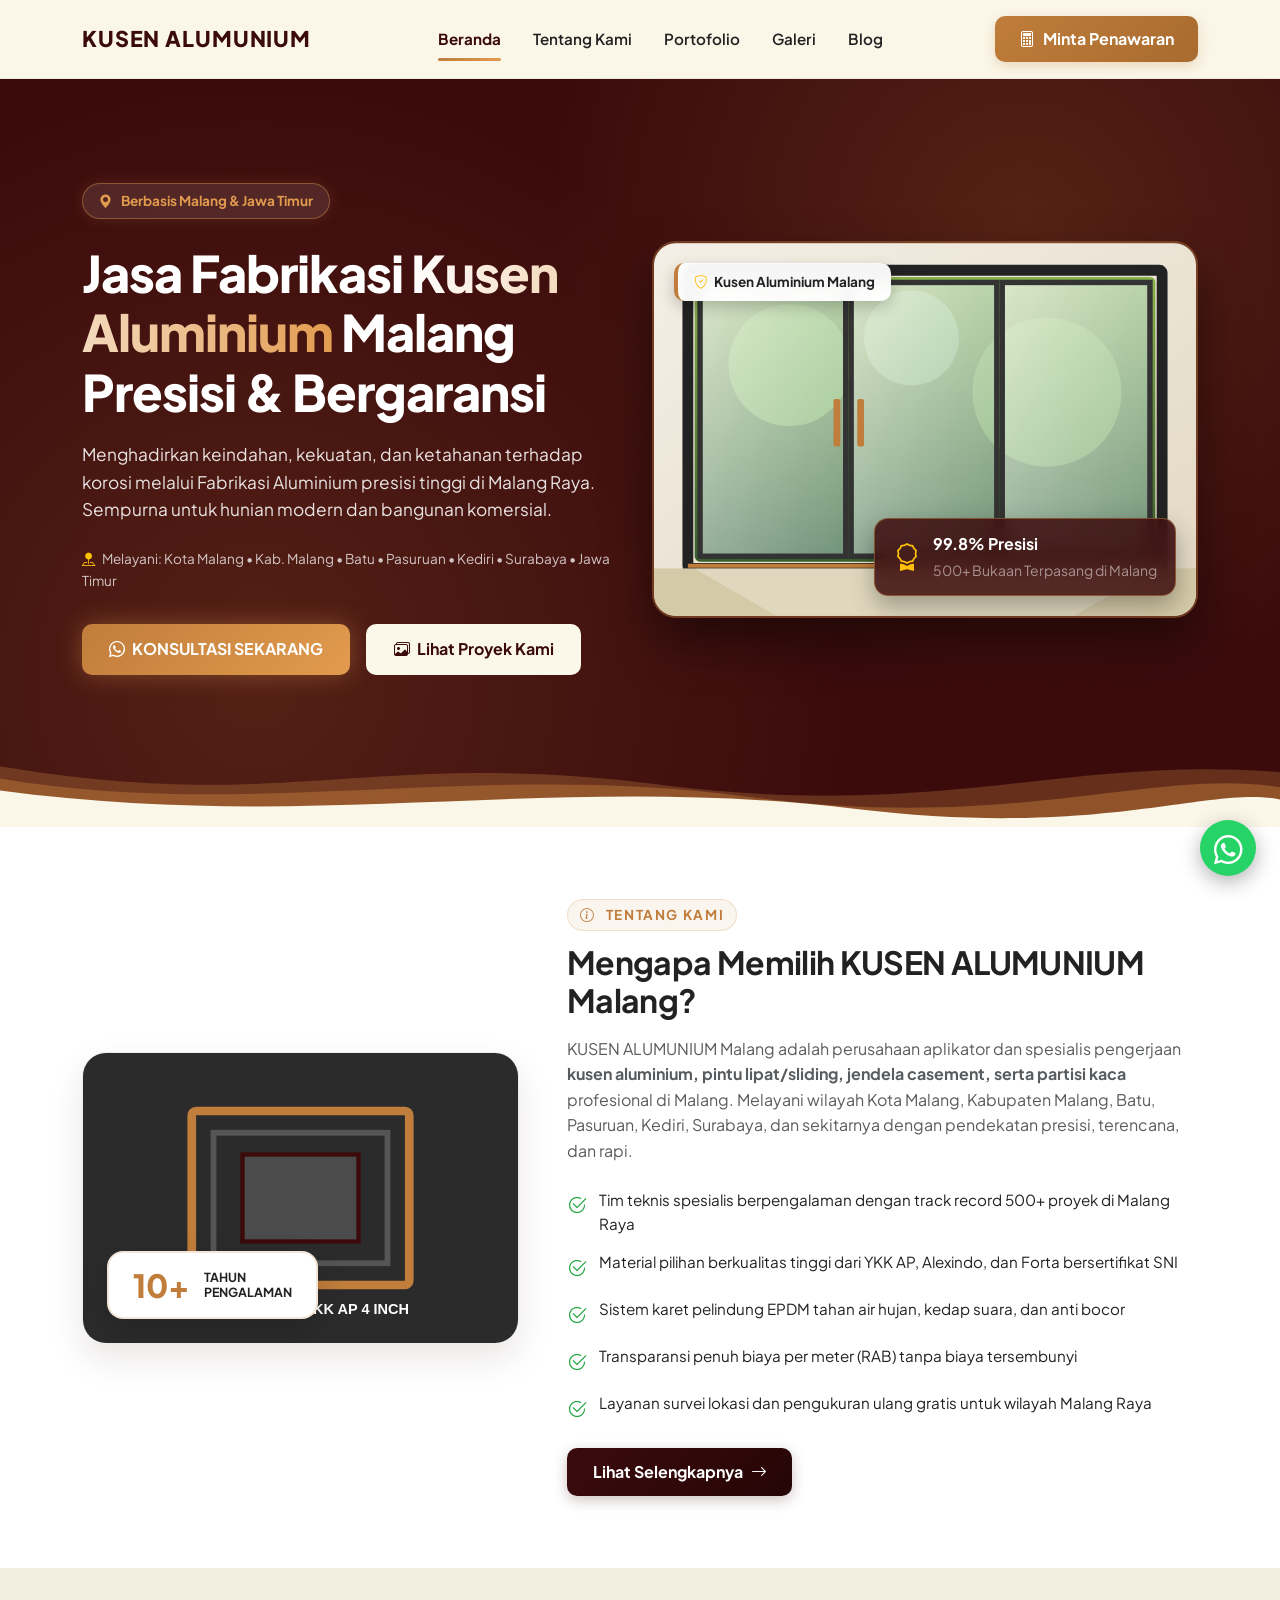
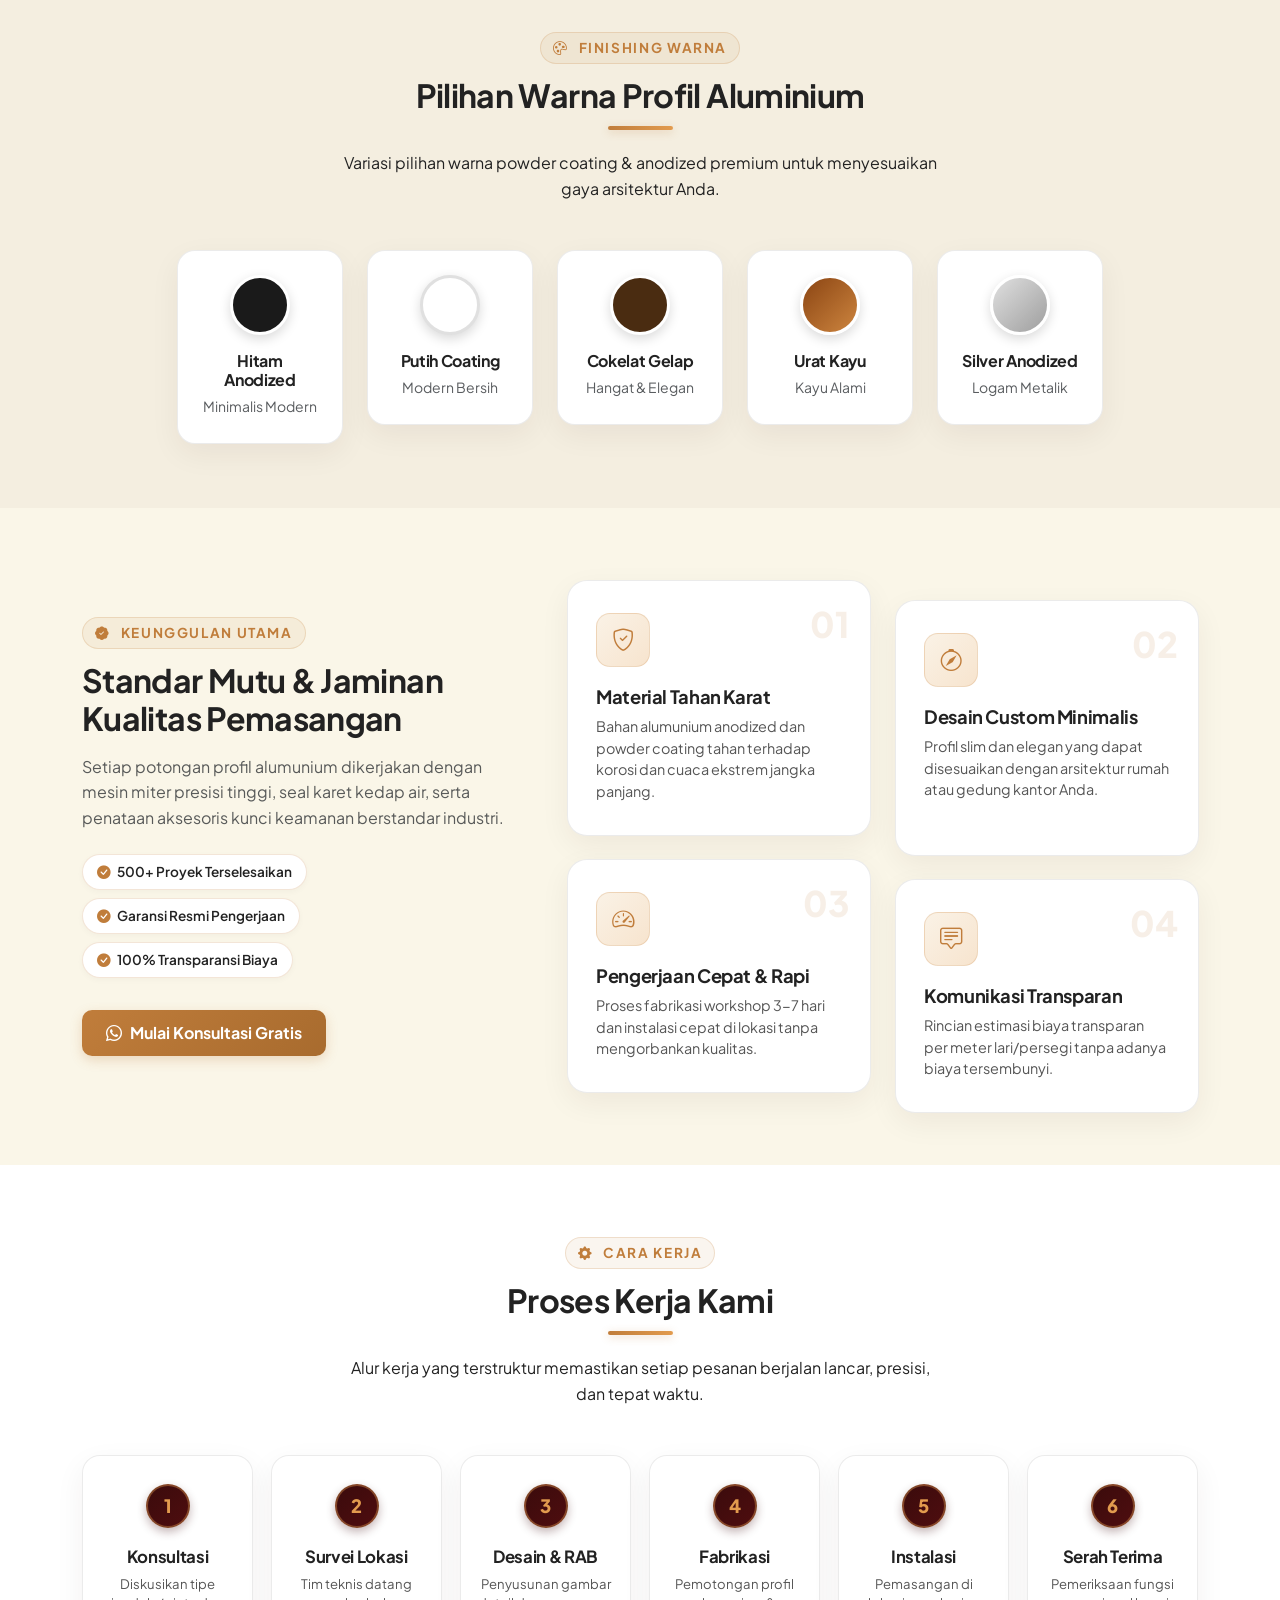
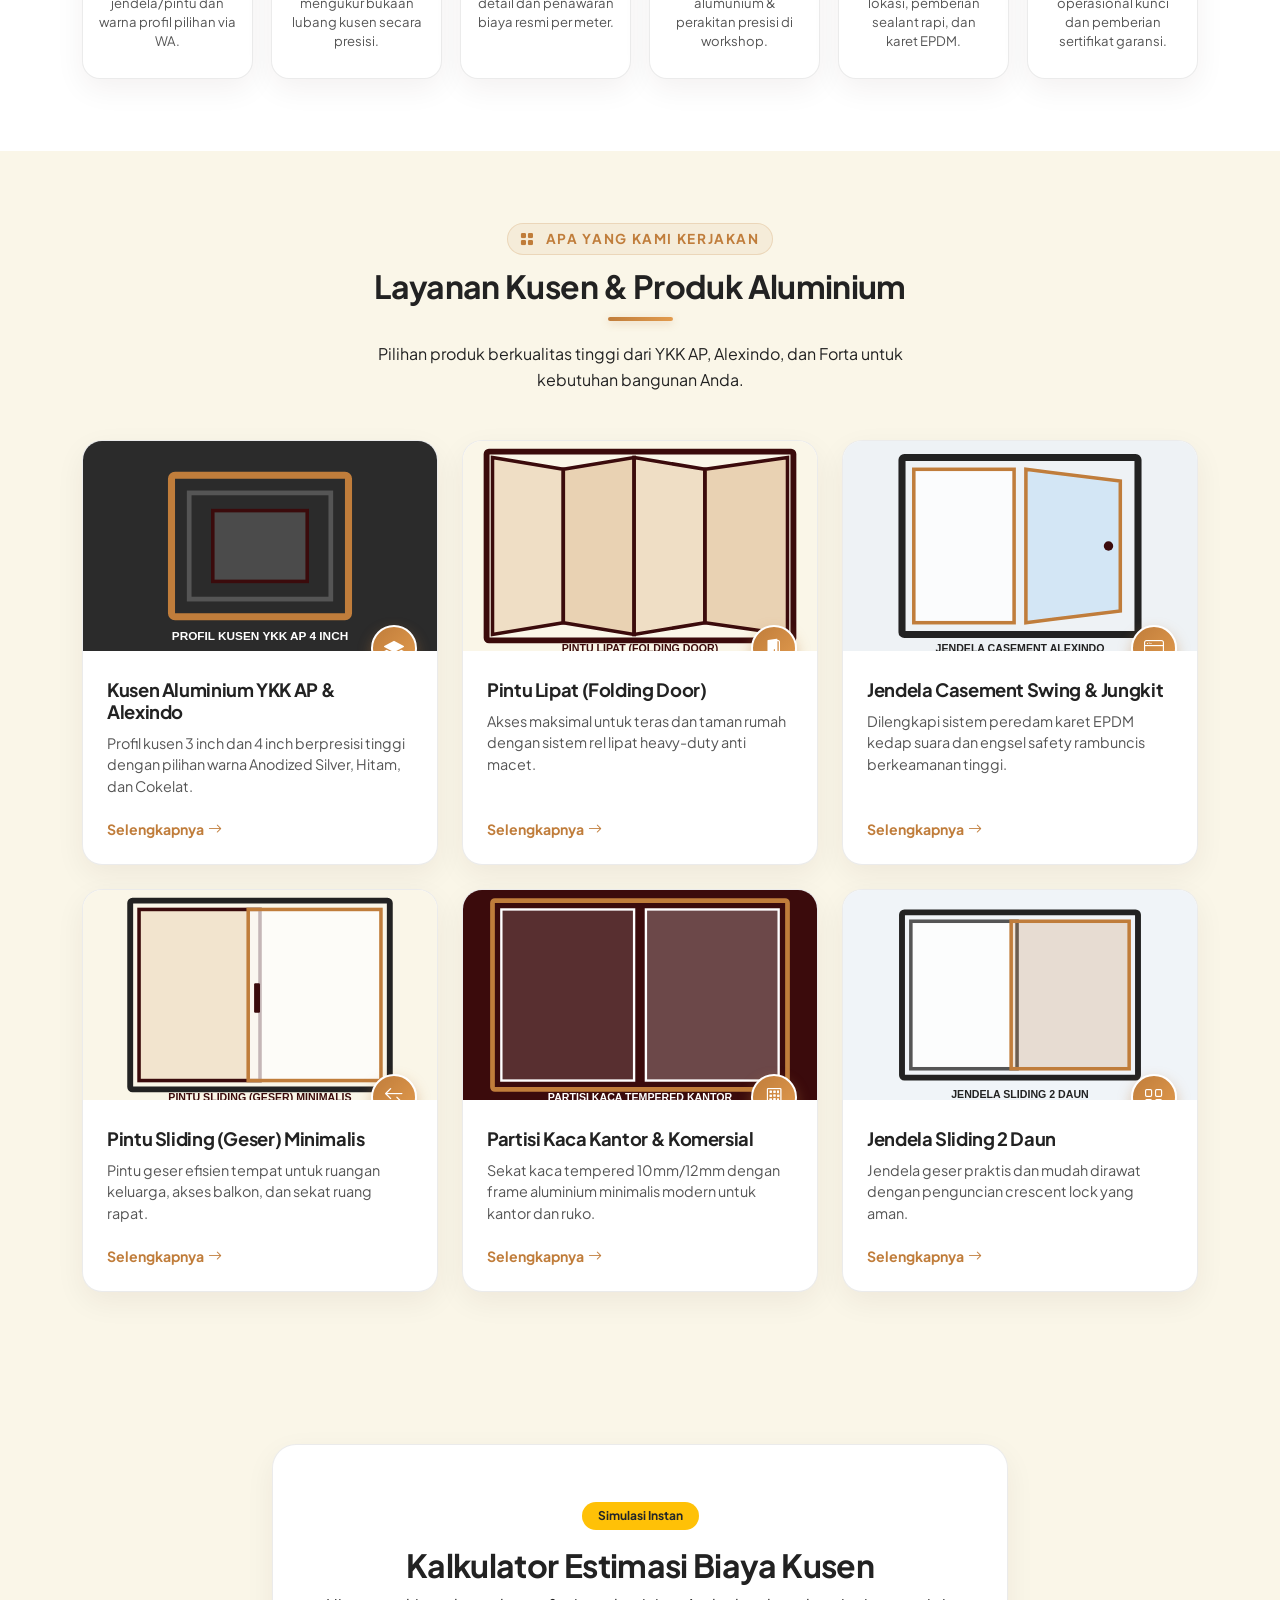
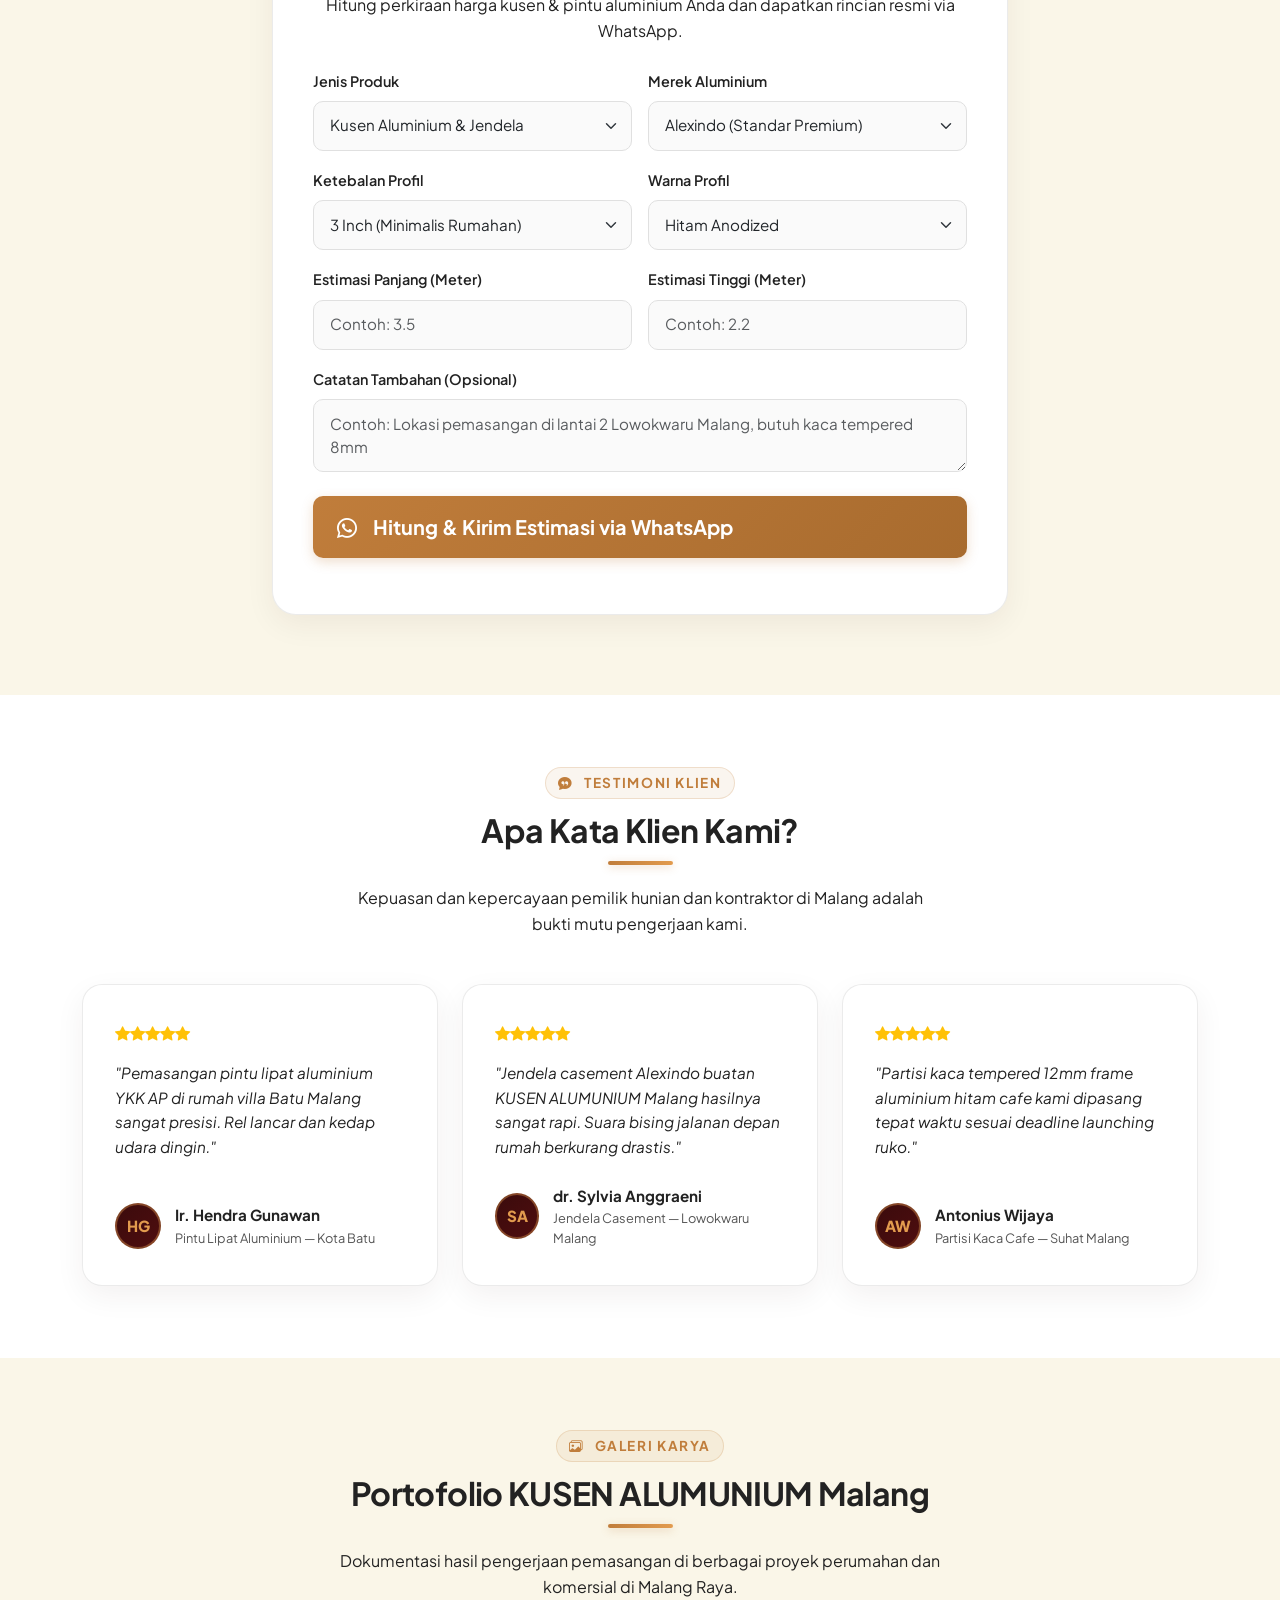
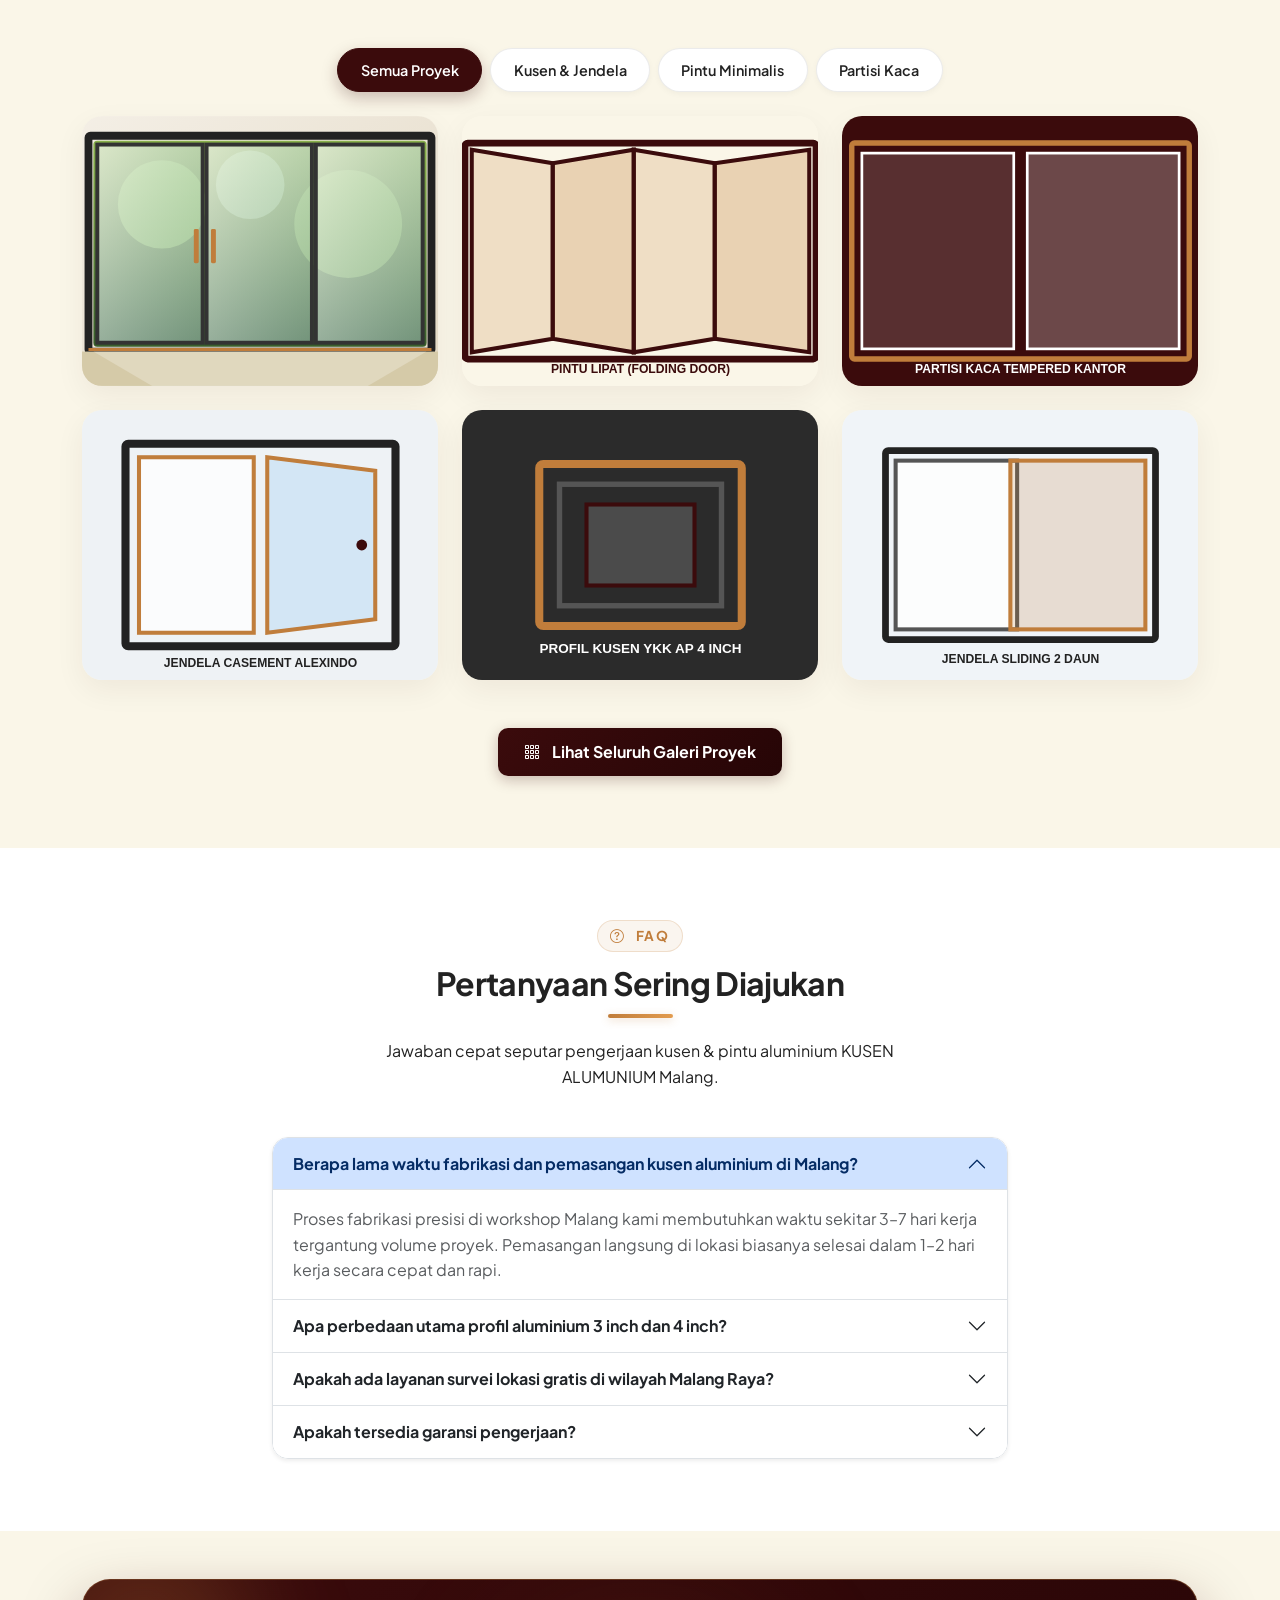
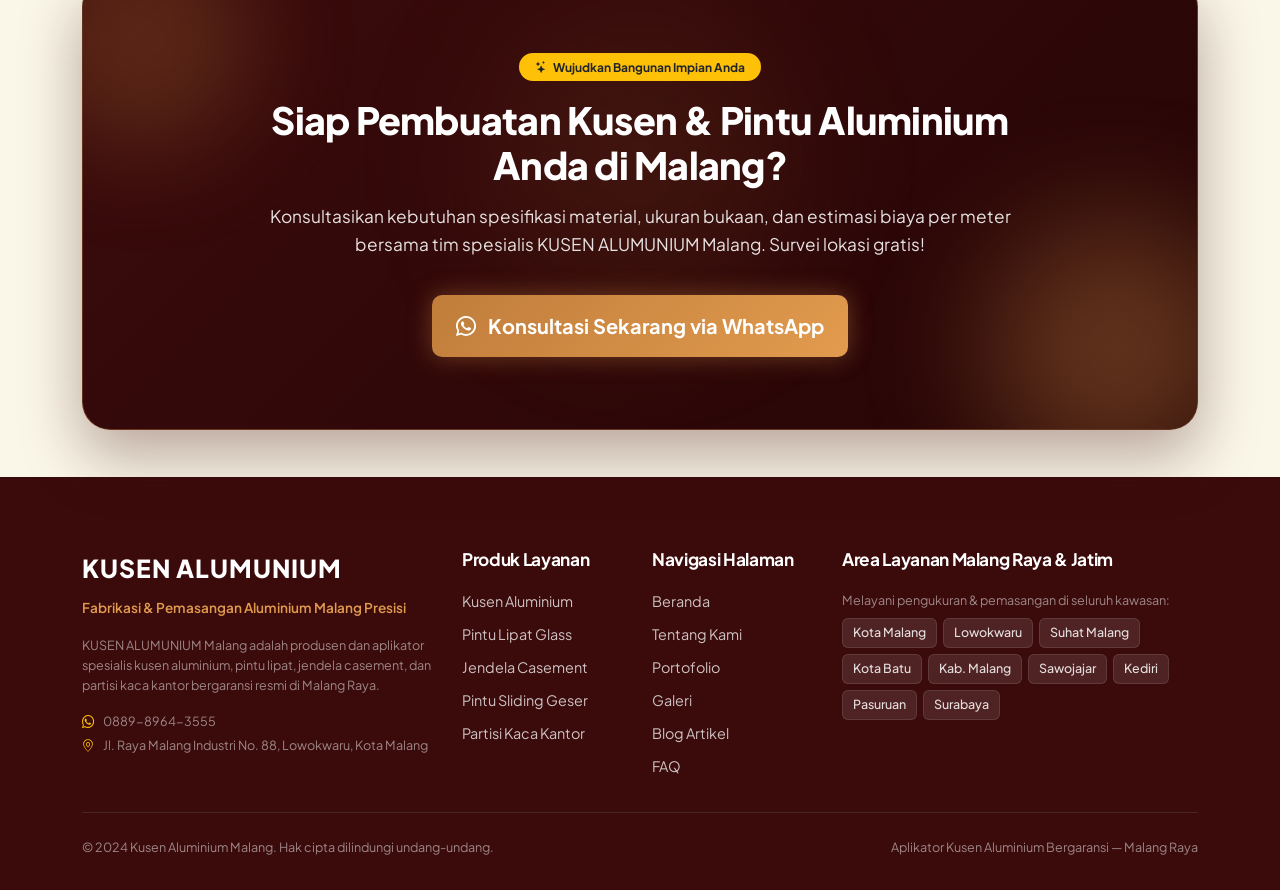
==== index.html @ c3571ca7 "kusen alumu" ====
<!DOCTYPE html>
<html lang="id">
<head>
  <meta charset="UTF-8">
  <meta name="viewport" content="width=device-width, initial-scale=1.0">
  
  <!-- SEO Primary Meta Tags -->
  <title>Jasa Kusen Aluminium Malang Presisi & Bergaransi | KUSEN ALUMUNIUM</title>
  <meta name="description" content="KUSEN ALUMUNIUM Malang: Pabrik & aplikator kusen aluminium presisi tinggi. Sedia jendela casement, pintu lipat, & partisi kaca kantor merek YKK AP, Alexindo & Forta di Malang Raya. Gratis konsultasi!">
  <meta name="keywords" content="kusen aluminium malang, jasa pasang kusen malang, pintu aluminium malang, jendela minimalis malang, partisi kaca kantor malang, YKK AP, Alexindo">
  <meta name="author" content="KUSEN ALUMUNIUM Malang">
  <link rel="canonical" href="https://kusenalumunium-malang.vercel.app/">

  <!-- GEO & Local SEO Meta Tags -->
  <meta name="geo.region" content="ID-JI">
  <meta name="geo.placename" content="Kota Malang, Jawa Timur">
  <meta name="geo.position" content="-7.9666;112.6326">
  <meta name="ICBM" content="-7.9666, 112.6326">

  <!-- Open Graph / Facebook -->
  <meta property="og:type" content="website">
  <meta property="og:title" content="Jasa Kusen Aluminium Malang Presisi & Bergaransi | KUSEN ALUMUNIUM">
  <meta property="og:description" content="Solusi fabrikasi & instalasi kusen aluminium berkualitas tinggi di Malang Raya untuk rumah tinggal dan proyek komersial. Dapatkan penawaran resmi!">
  <meta property="og:image" content="assets/img/hero-kusen.svg">

  <!-- Google Fonts: Plus Jakarta Sans -->
  <link rel="preconnect" href="https://fonts.googleapis.com">
  <link rel="preconnect" href="https://fonts.gstatic.com" crossorigin>
  <link href="https://fonts.googleapis.com/css2?family=Plus+Jakarta+Sans:wght@400;500;600;700;800&display=swap" rel="stylesheet">

  <!-- Bootstrap 5.3 CDN -->
  <link href="https://cdn.jsdelivr.net/npm/bootstrap@5.3.3/dist/css/bootstrap.min.css" rel="stylesheet">
  <!-- Bootstrap Icons CDN -->
  <link href="https://cdn.jsdelivr.net/npm/bootstrap-icons@1.11.3/font/bootstrap-icons.min.css" rel="stylesheet">

  <!-- Custom Design System CSS -->
  <link rel="stylesheet" href="css/style.css">

  <!-- Schema.org JSON-LD Structured Data -->
  <script type="application/ld+json">
  {
    "@context": "https://schema.org",
    "@type": "HomeAndConstructionBusiness",
    "name": "KUSEN ALUMUNIUM Malang",
    "image": "https://kusenalumunium-malang.vercel.app/assets/img/hero-kusen.svg",
    "@id": "https://kusenalumunium-malang.vercel.app",
    "url": "https://kusenalumunium-malang.vercel.app",
    "telephone": "+6288989643555",
    "priceRange": "$$",
    "address": {
      "@type": "PostalAddress",
      "streetAddress": "Jl. Raya Malang Industri No. 88, Lowokwaru",
      "addressLocality": "Kota Malang",
      "addressRegion": "Jawa Timur",
      "postalCode": "65141",
      "addressCountry": "ID"
    },
    "geo": {
      "@type": "GeoCoordinates",
      "latitude": -7.9666,
      "longitude": 112.6326
    },
    "openingHoursSpecification": {
      "@type": "OpeningHoursSpecification",
      "dayOfWeek": ["Monday", "Tuesday", "Wednesday", "Thursday", "Friday", "Saturday"],
      "opens": "08:00",
      "closes": "17:00"
    }
  }
  </script>
</head>
<body>

  <!-- ==========================================
       1. NAVBAR SECTION
       ========================================== -->
  <header>
    <nav class="navbar navbar-expand-lg navbar-alu sticky-top">
      <div class="container">
        <a class="navbar-brand" href="index.html">KUSEN ALUMUNIUM</a>
        
        <!-- Mobile Hamburger Toggler -->
        <button class="navbar-toggler border-0 shadow-none" type="button" data-bs-toggle="collapse" data-bs-target="#navbarMain" aria-controls="navbarMain" aria-expanded="false" aria-label="Toggle navigation">
          <span class="navbar-toggler-icon"></span>
        </button>

        <div class="collapse navbar-collapse" id="navbarMain">
          <ul class="navbar-nav mx-auto mb-2 mb-lg-0">
            <li class="nav-item">
              <a class="nav-link active" href="index.html">Beranda</a>
            </li>
            <li class="nav-item">
              <a class="nav-link" href="tentang-kami.html">Tentang Kami</a>
            </li>
            <li class="nav-item">
              <a class="nav-link" href="portofolio.html">Portofolio</a>
            </li>
            <li class="nav-item">
              <a class="nav-link" href="galeri.html">Galeri</a>
            </li>
            <li class="nav-item">
              <a class="nav-link" href="blog.html">Blog</a>
            </li>
          </ul>
          <div class="d-flex">
            <a href="#estimator" class="btn btn-accent"><i class="bi bi-calculator"></i> Minta Penawaran</a>
          </div>
        </div>
      </div>
    </nav>
  </header>

  <main>
    <!-- ==========================================
         2. HERO SECTION (DARK MAROON WITH GOLD GLOW)
         ========================================== -->
    <section class="hero-section" id="hero">
      <div class="container position-relative" style="z-index: 3;">
        <div class="row align-items-center">
          
          <!-- Left Column: Copywriting & CTAs -->
          <div class="col-lg-6 mb-5 mb-lg-0 reveal-left">
            <div class="hero-badge-pill">
              <i class="bi bi-geo-alt-fill"></i>
              Berbasis Malang &amp; Jawa Timur
            </div>
            <h1 class="hero-title">
              Jasa Fabrikasi <span class="highlight">Kusen Aluminium</span> Malang Presisi &amp; Bergaransi
            </h1>
            <p class="hero-subtitle">
              Menghadirkan keindahan, kekuatan, dan ketahanan terhadap korosi melalui Fabrikasi Aluminium presisi tinggi di Malang Raya. Sempurna untuk hunian modern dan bangunan komersial.
            </p>
            
            <div class="hero-location-tag">
              <i class="bi bi-pin-map-fill text-warning me-1"></i> Melayani: Kota Malang &bull; Kab. Malang &bull; Batu &bull; Pasuruan &bull; Kediri &bull; Surabaya &bull; Jawa Timur
            </div>

            <div class="d-flex flex-wrap gap-3">
              <a href="https://wa.me/6288989643555?text=Halo%20KUSEN%20ALUMUNIUM%20Malang,%20saya%20ingin%20konsultasi%20gratis%20pembuatan%20kusen%20aluminium." target="_blank" class="btn btn-hero-accent">
                <i class="bi bi-whatsapp me-1"></i> KONSULTASI SEKARANG
              </a>
              <a href="portofolio.html" class="btn btn-hero-light">
                <i class="bi bi-images me-1"></i> Lihat Proyek Kami
              </a>
            </div>
          </div>

          <!-- Right Column: Featured Image with Glassmorphism Floating Stats -->
          <div class="col-lg-6 reveal-right">
            <div class="hero-image-wrapper">
              <img src="assets/img/hero-kusen.svg" alt="Kusen Aluminium Pintu Sliding Modern Malang" class="img-fluid" width="600" height="420">
              <div class="hero-badge-overlay">
                <i class="bi bi-shield-check text-warning me-1"></i> Kusen Aluminium Malang
              </div>

              <!-- Glassmorphism Floating Stats -->
              <div class="hero-stats-glass">
                <i class="bi bi-award fs-3 text-warning"></i>
                <div>
                  <div class="fw-bold fs-6 mb-0 text-white">99.8% Presisi</div>
                  <small class="text-white-50">500+ Bukaan Terpasang di Malang</small>
                </div>
              </div>

            </div>
          </div>

        </div>
      </div>

      <!-- TRIPLE-LAYERED ORGANIC SVG WAVE SEPARATOR WITH GOLD GLOW -->
      <div class="hero-wave-separator">
        <svg viewBox="0 0 1440 140" fill="none" xmlns="http://www.w3.org/2000/svg" preserveAspectRatio="none">
          <path d="M0,40 C320,120 420,10 740,70 C1060,130 1200,20 1440,50 L1440,140 L0,140 Z" fill="rgba(226, 155, 78, 0.25)"></path>
          <path d="M0,60 C280,130 540,30 840,90 C1140,150 1300,40 1440,75 L1440,140 L0,140 Z" fill="rgba(192, 125, 59, 0.45)"></path>
          <path d="M0,80 C360,150 620,50 960,110 C1240,160 1360,70 1440,95 L1440,140 L0,140 Z" fill="#FAF6E8"></path>
        </svg>
      </div>
    </section>

    <!-- ==========================================
         3. ABOUT SECTION (TENTANG KAMI)
         ========================================== -->
    <section class="py-5 bg-white" id="about">
      <div class="container py-4">
        <div class="row align-items-center g-5">
          
          <!-- Left Column: Image with Experience Badge -->
          <div class="col-lg-5 reveal-left">
            <div class="about-img-wrap">
              <img src="assets/img/kusen-ykk.svg" alt="Workshop KUSEN ALUMUNIUM Malang" class="img-fluid w-100" width="500" height="450">
              <div class="about-badge-float">
                <div class="abyear">10+</div>
                <div class="ablabel">Tahun<br>Pengalaman</div>
              </div>
            </div>
          </div>

          <!-- Right Column: Content & Checkmarks -->
          <div class="col-lg-7 reveal-right">
            <span class="section-label"><i class="bi bi-info-circle me-1"></i> Tentang Kami</span>
            <h2 class="section-title mb-3">
              Mengapa Memilih <span>KUSEN ALUMUNIUM Malang?</span>
            </h2>
            <p class="text-muted mb-3">
              KUSEN ALUMUNIUM Malang adalah perusahaan aplikator dan spesialis pengerjaan <strong>kusen aluminium, pintu lipat/sliding, jendela casement, serta partisi kaca</strong> profesional di Malang. 
              Melayani wilayah Kota Malang, Kabupaten Malang, Batu, Pasuruan, Kediri, Surabaya, dan sekitarnya dengan pendekatan presisi, terencana, dan rapi.
            </p>

            <ul class="about-list">
              <li>
                <i class="bi bi-check2-circle"></i>
                <span>Tim teknis spesialis berpengalaman dengan track record 500+ proyek di Malang Raya</span>
              </li>
              <li>
                <i class="bi bi-check2-circle"></i>
                <span>Material pilihan berkualitas tinggi dari YKK AP, Alexindo, dan Forta bersertifikat SNI</span>
              </li>
              <li>
                <i class="bi bi-check2-circle"></i>
                <span>Sistem karet pelindung EPDM tahan air hujan, kedap suara, dan anti bocor</span>
              </li>
              <li>
                <i class="bi bi-check2-circle"></i>
                <span>Transparansi penuh biaya per meter (RAB) tanpa biaya tersembunyi</span>
              </li>
              <li>
                <i class="bi bi-check2-circle"></i>
                <span>Layanan survei lokasi dan pengukuran ulang gratis untuk wilayah Malang Raya</span>
              </li>
            </ul>

            <div class="mt-4">
              <a href="tentang-kami.html" class="btn btn-maroon">
                Lihat Selengkapnya <i class="bi bi-arrow-right"></i>
              </a>
            </div>
          </div>

        </div>
      </div>
    </section>

    <!-- ==========================================
         4. MATERIAL & FINISHING COLOR SWATCH SECTION
         ========================================== -->
    <section class="py-5" style="background-color: var(--color-bg-light-alt);">
      <div class="container py-3">
        <div class="text-center mb-5 reveal-on-scroll">
          <span class="section-label"><i class="bi bi-palette me-1"></i> Finishing Warna</span>
          <h2 class="section-title">Pilihan Warna Profil Aluminium</h2>
          <div class="divider-maroon mx-auto"></div>
          <p class="section-subtitle mx-auto" style="max-width: 600px;">
            Variasi pilihan warna powder coating &amp; anodized premium untuk menyesuaikan gaya arsitektur Anda.
          </p>
        </div>

        <div class="row g-4 justify-content-center">
          
          <div class="col-6 col-md-4 col-lg-2 reveal-on-scroll delay-1">
            <div class="swatch-card">
              <div class="swatch-circle swatch-black"></div>
              <h5 class="fw-bold fs-6 mb-1">Hitam Anodized</h5>
              <small class="text-muted">Minimalis Modern</small>
            </div>
          </div>

          <div class="col-6 col-md-4 col-lg-2 reveal-on-scroll delay-2">
            <div class="swatch-card">
              <div class="swatch-circle swatch-white"></div>
              <h5 class="fw-bold fs-6 mb-1">Putih Coating</h5>
              <small class="text-muted">Modern Bersih</small>
            </div>
          </div>

          <div class="col-6 col-md-4 col-lg-2 reveal-on-scroll delay-3">
            <div class="swatch-card">
              <div class="swatch-circle swatch-brown"></div>
              <h5 class="fw-bold fs-6 mb-1">Cokelat Gelap</h5>
              <small class="text-muted">Hangat &amp; Elegan</small>
            </div>
          </div>

          <div class="col-6 col-md-4 col-lg-2 reveal-on-scroll delay-4">
            <div class="swatch-card">
              <div class="swatch-circle swatch-wood"></div>
              <h5 class="fw-bold fs-6 mb-1">Urat Kayu</h5>
              <small class="text-muted">Kayu Alami</small>
            </div>
          </div>

          <div class="col-6 col-md-4 col-lg-2 reveal-on-scroll delay-5">
            <div class="swatch-card">
              <div class="swatch-circle swatch-silver"></div>
              <h5 class="fw-bold fs-6 mb-1">Silver Anodized</h5>
              <small class="text-muted">Logam Metalik</small>
            </div>
          </div>

        </div>
      </div>
    </section>

    <!-- ==========================================
         5. WHY CHOOSE SECTION (STAGGERED BENTO GRID)
         ========================================== -->
    <section class="py-5" id="why-choose" style="background-color: var(--color-bg-light);">
      <div class="container py-4">
        <div class="row align-items-center g-5">

          <!-- Left Column: Highlights -->
          <div class="col-lg-5 reveal-left">
            <span class="section-label"><i class="bi bi-patch-check-fill me-1"></i> Keunggulan Utama</span>
            <h2 class="section-title mb-3">
              Standar Mutu &amp; <span>Jaminan Kualitas</span> Pemasangan
            </h2>
            <p class="text-muted mb-4">
              Setiap potongan profil alumunium dikerjakan dengan mesin miter presisi tinggi, seal karet kedap air, serta penataan aksesoris kunci keamanan berstandar industri.
            </p>

            <div class="mb-4">
              <div class="why-highlight-pill"><i class="bi bi-check-circle-fill"></i> 500+ Proyek Terselesaikan</div>
              <div class="why-highlight-pill"><i class="bi bi-check-circle-fill"></i> Garansi Resmi Pengerjaan</div>
              <div class="why-highlight-pill"><i class="bi bi-check-circle-fill"></i> 100% Transparansi Biaya</div>
            </div>

            <a href="https://wa.me/6288989643555?text=Halo%20KUSEN%20ALUMUNIUM%20Malang,%20saya%20ingin%20konsultasi%20gratis." target="_blank" class="btn btn-accent">
              <i class="bi bi-whatsapp"></i> Mulai Konsultasi Gratis
            </a>
          </div>

          <!-- Right Column: Staggered Bento Grid -->
          <div class="col-lg-7">
            <div class="why-feature-grid">

              <!-- Card 01 -->
              <div class="why-feature-card reveal-on-scroll delay-1">
                <span class="why-card-number">01</span>
                <div class="why-icon-box"><i class="bi bi-shield-check"></i></div>
                <h3 class="why-card-title">Material Tahan Karat</h3>
                <p class="why-card-desc">Bahan alumunium anodized dan powder coating tahan terhadap korosi dan cuaca ekstrem jangka panjang.</p>
              </div>

              <!-- Card 02 -->
              <div class="why-feature-card reveal-on-scroll delay-2">
                <span class="why-card-number">02</span>
                <div class="why-icon-box"><i class="bi bi-compass"></i></div>
                <h3 class="why-card-title">Desain Custom Minimalis</h3>
                <p class="why-card-desc">Profil slim dan elegan yang dapat disesuaikan dengan arsitektur rumah atau gedung kantor Anda.</p>
              </div>

              <!-- Card 03 -->
              <div class="why-feature-card reveal-on-scroll delay-3">
                <span class="why-card-number">03</span>
                <div class="why-icon-box"><i class="bi bi-speedometer2"></i></div>
                <h3 class="why-card-title">Pengerjaan Cepat &amp; Rapi</h3>
                <p class="why-card-desc">Proses fabrikasi workshop 3-7 hari dan instalasi cepat di lokasi tanpa mengorbankan kualitas.</p>
              </div>

              <!-- Card 04 -->
              <div class="why-feature-card reveal-on-scroll delay-4">
                <span class="why-card-number">04</span>
                <div class="why-icon-box"><i class="bi bi-chat-square-text"></i></div>
                <h3 class="why-card-title">Komunikasi Transparan</h3>
                <p class="why-card-desc">Rincian estimasi biaya transparan per meter lari/persegi tanpa adanya biaya tersembunyi.</p>
              </div>

            </div>
          </div>

        </div>
      </div>
    </section>

    <!-- ==========================================
         6. PROCESS SECTION (6 HORIZONTAL STEPS)
         ========================================== -->
    <section class="py-5 bg-white" id="proses">
      <div class="container py-4">
        <div class="text-center mb-5 reveal-on-scroll">
          <span class="section-label"><i class="bi bi-gear-fill me-1"></i> Cara Kerja</span>
          <h2 class="section-title">
            Proses Kerja <span>Kami</span>
          </h2>
          <div class="divider-maroon mx-auto"></div>
          <p class="section-subtitle mx-auto" style="max-width: 600px;">
            Alur kerja yang terstruktur memastikan setiap pesanan berjalan lancar, presisi, dan tepat waktu.
          </p>
        </div>

        <div class="proses-steps">
          <div class="proses-step reveal-on-scroll delay-1">
            <div class="proses-num">1</div>
            <h3 class="proses-title">Konsultasi</h3>
            <p class="proses-desc">Diskusikan tipe jendela/pintu dan warna profil pilihan via WA.</p>
          </div>
          <div class="proses-step reveal-on-scroll delay-2">
            <div class="proses-num">2</div>
            <h3 class="proses-title">Survei Lokasi</h3>
            <p class="proses-desc">Tim teknis datang mengukur bukaan lubang kusen secara presisi.</p>
          </div>
          <div class="proses-step reveal-on-scroll delay-3">
            <div class="proses-num">3</div>
            <h3 class="proses-title">Desain &amp; RAB</h3>
            <p class="proses-desc">Penyusunan gambar detail dan penawaran biaya resmi per meter.</p>
          </div>
          <div class="proses-step reveal-on-scroll delay-4">
            <div class="proses-num">4</div>
            <h3 class="proses-title">Fabrikasi</h3>
            <p class="proses-desc">Pemotongan profil alumunium &amp; perakitan presisi di workshop.</p>
          </div>
          <div class="proses-step reveal-on-scroll delay-5">
            <div class="proses-num">5</div>
            <h3 class="proses-title">Instalasi</h3>
            <p class="proses-desc">Pemasangan di lokasi, pemberian sealant rapi, dan karet EPDM.</p>
          </div>
          <div class="proses-step reveal-on-scroll delay-6">
            <div class="proses-num">6</div>
            <h3 class="proses-title">Serah Terima</h3>
            <p class="proses-desc">Pemeriksaan fungsi operasional kunci dan pemberian sertifikat garansi.</p>
          </div>
        </div>
      </div>
    </section>

    <!-- ==========================================
         7. SERVICES SECTION (LAYANAN PRODUK)
         ========================================== -->
    <section class="py-5" id="layanan">
      <div class="container py-4">
        
        <div class="text-center mb-5 reveal-on-scroll">
          <span class="section-label"><i class="bi bi-grid-fill me-1"></i> Apa yang Kami Kerjakan</span>
          <h2 class="section-title">Layanan Kusen &amp; Produk Aluminium</h2>
          <div class="divider-maroon mx-auto"></div>
          <p class="section-subtitle mx-auto" style="max-width: 600px;">
            Pilihan produk berkualitas tinggi dari YKK AP, Alexindo, dan Forta untuk kebutuhan bangunan Anda.
          </p>
        </div>

        <div class="row g-4">
          
          <!-- Service 1: Kusen YKK AP -->
          <div class="col-md-6 col-lg-4 reveal-on-scroll delay-1">
            <article class="service-card">
              <a href="galeri.html" class="service-card-img">
                <img src="assets/img/kusen-ykk.svg" alt="Kusen Aluminium YKK AP 4 Inch" loading="lazy">
                <div class="service-icon-badge"><i class="bi bi-layers-fill"></i></div>
              </a>
              <div class="service-card-body">
                <h3 class="service-card-title"><a href="galeri.html">Kusen Aluminium YKK AP &amp; Alexindo</a></h3>
                <p class="service-card-desc">Profil kusen 3 inch dan 4 inch berpresisi tinggi dengan pilihan warna Anodized Silver, Hitam, dan Cokelat.</p>
                <a class="service-card-link" href="galeri.html">Selengkapnya <i class="bi bi-arrow-right"></i></a>
              </div>
            </article>
          </div>

          <!-- Service 2: Pintu Lipat Folding Door -->
          <div class="col-md-6 col-lg-4 reveal-on-scroll delay-2">
            <article class="service-card">
              <a href="galeri.html" class="service-card-img">
                <img src="assets/img/pintu-lipat.svg" alt="Pintu Lipat Folding Door" loading="lazy">
                <div class="service-icon-badge"><i class="bi bi-door-open-fill"></i></div>
              </a>
              <div class="service-card-body">
                <h3 class="service-card-title"><a href="galeri.html">Pintu Lipat (Folding Door)</a></h3>
                <p class="service-card-desc">Akses maksimal untuk teras dan taman rumah dengan sistem rel lipat heavy-duty anti macet.</p>
                <a class="service-card-link" href="galeri.html">Selengkapnya <i class="bi bi-arrow-right"></i></a>
              </div>
            </article>
          </div>

          <!-- Service 3: Jendela Casement -->
          <div class="col-md-6 col-lg-4 reveal-on-scroll delay-3">
            <article class="service-card">
              <a href="galeri.html" class="service-card-img">
                <img src="assets/img/jendela-casement.svg" alt="Jendela Casement Jungkit" loading="lazy">
                <div class="service-icon-badge"><i class="bi bi-window"></i></div>
              </a>
              <div class="service-card-body">
                <h3 class="service-card-title"><a href="galeri.html">Jendela Casement Swing &amp; Jungkit</a></h3>
                <p class="service-card-desc">Dilengkapi sistem peredam karet EPDM kedap suara dan engsel safety rambuncis berkeamanan tinggi.</p>
                <a class="service-card-link" href="galeri.html">Selengkapnya <i class="bi bi-arrow-right"></i></a>
              </div>
            </article>
          </div>

          <!-- Service 4: Pintu Sliding -->
          <div class="col-md-6 col-lg-4 reveal-on-scroll delay-4">
            <article class="service-card">
              <a href="galeri.html" class="service-card-img">
                <img src="assets/img/pintu-sliding.svg" alt="Pintu Sliding Geser Glass" loading="lazy">
                <div class="service-icon-badge"><i class="bi bi-arrow-left-right"></i></div>
              </a>
              <div class="service-card-body">
                <h3 class="service-card-title"><a href="galeri.html">Pintu Sliding (Geser) Minimalis</a></h3>
                <p class="service-card-desc">Pintu geser efisien tempat untuk ruangan keluarga, akses balkon, dan sekat ruang rapat.</p>
                <a class="service-card-link" href="galeri.html">Selengkapnya <i class="bi bi-arrow-right"></i></a>
              </div>
            </article>
          </div>

          <!-- Service 5: Partisi Kaca Kantor -->
          <div class="col-md-6 col-lg-4 reveal-on-scroll delay-5">
            <article class="service-card">
              <a href="galeri.html" class="service-card-img">
                <img src="assets/img/partisi-kaca.svg" alt="Partisi Kaca Kantor Tempered" loading="lazy">
                <div class="service-icon-badge"><i class="bi bi-building"></i></div>
              </a>
              <div class="service-card-body">
                <h3 class="service-card-title"><a href="galeri.html">Partisi Kaca Kantor &amp; Komersial</a></h3>
                <p class="service-card-desc">Sekat kaca tempered 10mm/12mm dengan frame aluminium minimalis modern untuk kantor dan ruko.</p>
                <a class="service-card-link" href="galeri.html">Selengkapnya <i class="bi bi-arrow-right"></i></a>
              </div>
            </article>
          </div>

          <!-- Service 6: Jendela Sliding -->
          <div class="col-md-6 col-lg-4 reveal-on-scroll delay-6">
            <article class="service-card">
              <a href="galeri.html" class="service-card-img">
                <img src="assets/img/jendela-sliding.svg" alt="Jendela Sliding 2 Daun" loading="lazy">
                <div class="service-icon-badge"><i class="bi bi-grid"></i></div>
              </a>
              <div class="service-card-body">
                <h3 class="service-card-title"><a href="galeri.html">Jendela Sliding 2 Daun</a></h3>
                <p class="service-card-desc">Jendela geser praktis dan mudah dirawat dengan penguncian crescent lock yang aman.</p>
                <a class="service-card-link" href="galeri.html">Selengkapnya <i class="bi bi-arrow-right"></i></a>
              </div>
            </article>
          </div>

        </div>
      </div>
    </section>

    <!-- ==========================================
         8. INTERACTIVE PRICE ESTIMATOR SECTION
         ========================================== -->
    <section class="section-estimator" id="estimator">
      <div class="container">
        <div class="row justify-content-center">
          <div class="col-lg-8 reveal-on-scroll">
            <div class="estimator-card text-center">
              <span class="badge bg-warning text-dark px-3 py-2 rounded-pill mb-3">Simulasi Instan</span>
              <h2 class="section-title">Kalkulator Estimasi Biaya Kusen</h2>
              <p class="section-subtitle mb-4">Hitung perkiraan harga kusen &amp; pintu aluminium Anda dan dapatkan rincian resmi via WhatsApp.</p>

              <form id="waEstimatorForm" class="text-start">
                <div class="row g-3">
                  
                  <div class="col-md-6">
                    <label for="estProductType" class="form-label form-label-alu">Jenis Produk</label>
                    <select id="estProductType" class="form-select form-select-alu">
                      <option value="Kusen Aluminium & Jendela">Kusen Aluminium &amp; Jendela</option>
                      <option value="Pintu Sliding Aluminium">Pintu Sliding Aluminium</option>
                      <option value="Pintu Lipat Folding Door">Pintu Lipat Folding Door</option>
                      <option value="Partisi Kaca Ruang Kantor">Partisi Kaca Ruang Kantor</option>
                    </select>
                  </div>

                  <div class="col-md-6">
                    <label for="estBrand" class="form-label form-label-alu">Merek Aluminium</label>
                    <select id="estBrand" class="form-select form-select-alu">
                      <option value="Alexindo (Standar Premium)">Alexindo (Standar Premium)</option>
                      <option value="YKK AP (Super Premium)">YKK AP (Super Premium)</option>
                      <option value="Forta (Ekonomis)">Forta (Ekonomis)</option>
                      <option value="Dacon">Dacon</option>
                    </select>
                  </div>

                  <div class="col-md-6">
                    <label for="estProfileSize" class="form-label form-label-alu">Ketebalan Profil</label>
                    <select id="estProfileSize" class="form-select form-select-alu">
                      <option value="3 Inch (Minimalis Rumahan)">3 Inch (Minimalis Rumahan)</option>
                      <option value="4 Inch (Gedung & Bukaan Besar)">4 Inch (Gedung &amp; Bukaan Besar)</option>
                    </select>
                  </div>

                  <div class="col-md-6">
                    <label for="estColor" class="form-label form-label-alu">Warna Profil</label>
                    <select id="estColor" class="form-select form-select-alu">
                      <option value="Hitam Anodized">Hitam Anodized</option>
                      <option value="Putih Powder Coating">Putih Powder Coating</option>
                      <option value="Cokelat">Cokelat</option>
                      <option value="Urat Kayu (Wood Grain)">Urat Kayu (Wood Grain)</option>
                      <option value="Silver Anodized">Silver Anodized</option>
                    </select>
                  </div>

                  <div class="col-md-6">
                    <label for="estLength" class="form-label form-label-alu">Estimasi Panjang (Meter)</label>
                    <input type="number" step="0.1" id="estLength" class="form-control form-control-alu" placeholder="Contoh: 3.5" required>
                  </div>

                  <div class="col-md-6">
                    <label for="estHeight" class="form-label form-label-alu">Estimasi Tinggi (Meter)</label>
                    <input type="number" step="0.1" id="estHeight" class="form-control form-control-alu" placeholder="Contoh: 2.2" required>
                  </div>

                  <div class="col-12">
                    <label for="estNotes" class="form-label form-label-alu">Catatan Tambahan (Opsional)</label>
                    <textarea id="estNotes" class="form-control form-control-alu" rows="2" placeholder="Contoh: Lokasi pemasangan di lantai 2 Lowokwaru Malang, butuh kaca tempered 8mm"></textarea>
                  </div>

                  <div class="col-12 mt-4 text-center">
                    <button type="submit" class="btn btn-accent btn-lg w-100 py-3">
                      <i class="bi bi-whatsapp me-2"></i> Hitung &amp; Kirim Estimasi via WhatsApp
                    </button>
                  </div>

                </div>
              </form>

            </div>
          </div>
        </div>
      </div>
    </section>

    <!-- ==========================================
         9. TESTIMONIALS SECTION
         ========================================== -->
    <section class="py-5 bg-white" id="testimoni">
      <div class="container py-4">
        
        <div class="text-center mb-5 reveal-on-scroll">
          <span class="section-label"><i class="bi bi-chat-quote-fill me-1"></i> Testimoni Klien</span>
          <h2 class="section-title">Apa Kata <span>Klien Kami?</span></h2>
          <div class="divider-maroon mx-auto"></div>
          <p class="section-subtitle mx-auto" style="max-width: 600px;">
            Kepuasan dan kepercayaan pemilik hunian dan kontraktor di Malang adalah bukti mutu pengerjaan kami.
          </p>
        </div>

        <div class="row g-4">
          
          <div class="col-md-4 reveal-on-scroll delay-1">
            <div class="testimonial-card">
              <div>
                <div class="testimonial-stars">
                  <i class="bi bi-star-fill"></i><i class="bi bi-star-fill"></i><i class="bi bi-star-fill"></i><i class="bi bi-star-fill"></i><i class="bi bi-star-fill"></i>
                </div>
                <p class="testimonial-quote">
                  "Pemasangan pintu lipat aluminium YKK AP di rumah villa Batu Malang sangat presisi. Rel lancar dan kedap udara dingin."
                </p>
              </div>
              <div class="testimonial-user">
                <div class="testimonial-avatar">HG</div>
                <div>
                  <div class="testimonial-name">Ir. Hendra Gunawan</div>
                  <div class="testimonial-project">Pintu Lipat Aluminium — Kota Batu</div>
                </div>
              </div>
            </div>
          </div>

          <div class="col-md-4 reveal-on-scroll delay-2">
            <div class="testimonial-card">
              <div>
                <div class="testimonial-stars">
                  <i class="bi bi-star-fill"></i><i class="bi bi-star-fill"></i><i class="bi bi-star-fill"></i><i class="bi bi-star-fill"></i><i class="bi bi-star-fill"></i>
                </div>
                <p class="testimonial-quote">
                  "Jendela casement Alexindo buatan KUSEN ALUMUNIUM Malang hasilnya sangat rapi. Suara bising jalanan depan rumah berkurang drastis."
                </p>
              </div>
              <div class="testimonial-user">
                <div class="testimonial-avatar">SA</div>
                <div>
                  <div class="testimonial-name">dr. Sylvia Anggraeni</div>
                  <div class="testimonial-project">Jendela Casement — Lowokwaru Malang</div>
                </div>
              </div>
            </div>
          </div>

          <div class="col-md-4 reveal-on-scroll delay-3">
            <div class="testimonial-card">
              <div>
                <div class="testimonial-stars">
                  <i class="bi bi-star-fill"></i><i class="bi bi-star-fill"></i><i class="bi bi-star-fill"></i><i class="bi bi-star-fill"></i><i class="bi bi-star-fill"></i>
                </div>
                <p class="testimonial-quote">
                  "Partisi kaca tempered 12mm frame aluminium hitam cafe kami dipasang tepat waktu sesuai deadline launching ruko."
                </p>
              </div>
              <div class="testimonial-user">
                <div class="testimonial-avatar">AW</div>
                <div>
                  <div class="testimonial-name">Antonius Wijaya</div>
                  <div class="testimonial-project">Partisi Kaca Cafe — Suhat Malang</div>
                </div>
              </div>
            </div>
          </div>

        </div>
      </div>
    </section>

    <!-- ==========================================
         10. PORTFOLIO GALLERY SECTION
         ========================================== -->
    <section class="py-5" id="portfolio">
      <div class="container py-4">
        
        <div class="text-center mb-5 reveal-on-scroll">
          <span class="section-label"><i class="bi bi-images me-1"></i> Galeri Karya</span>
          <h2 class="section-title">Portofolio KUSEN ALUMUNIUM Malang</h2>
          <div class="divider-maroon mx-auto"></div>
          <p class="section-subtitle mx-auto" style="max-width: 600px;">
            Dokumentasi hasil pengerjaan pemasangan di berbagai proyek perumahan dan komersial di Malang Raya.
          </p>
        </div>

        <!-- Filter Buttons (Strictly Overridden to No Blue) -->
        <div class="nav-pills justify-content-center mb-4 reveal-on-scroll" id="productFilterPills">
          <button class="nav-link active" data-filter="all">Semua Proyek</button>
          <button class="nav-link" data-filter="kusen">Kusen &amp; Jendela</button>
          <button class="nav-link" data-filter="pintu">Pintu Minimalis</button>
          <button class="nav-link" data-filter="partisi">Partisi Kaca</button>
        </div>

        <div class="row g-4" id="productGridContainer">
          
          <div class="col-md-6 col-lg-4 product-item-col reveal-on-scroll delay-1" data-category="pintu">
            <div class="portfolio-item">
              <img src="assets/img/hero-kusen.svg" alt="Pintu Sliding Glass Minimalis Malang">
              <div class="portfolio-overlay">
                <div>
                  <p class="portfolio-overlay-title">Pintu Sliding Glass Minimalis</p>
                  <p class="portfolio-overlay-cat">Pintu Aluminium &mdash; Ijen Malang</p>
                </div>
              </div>
            </div>
          </div>

          <div class="col-md-6 col-lg-4 product-item-col reveal-on-scroll delay-2" data-category="pintu">
            <div class="portfolio-item">
              <img src="assets/img/pintu-lipat.svg" alt="Pintu Lipat Folding Door Malang">
              <div class="portfolio-overlay">
                <div>
                  <p class="portfolio-overlay-title">Pintu Lipat Folding Door Villa</p>
                  <p class="portfolio-overlay-cat">Pintu Aluminium &mdash; Kota Batu</p>
                </div>
              </div>
            </div>
          </div>

          <div class="col-md-6 col-lg-4 product-item-col reveal-on-scroll delay-3" data-category="partisi">
            <div class="portfolio-item">
              <img src="assets/img/partisi-kaca.svg" alt="Partisi Kaca Tempered Kantor Malang">
              <div class="portfolio-overlay">
                <div>
                  <p class="portfolio-overlay-title">Partisi Kaca Ruang Rapat Kantor</p>
                  <p class="portfolio-overlay-cat">Partisi Kaca &mdash; Suhat Malang</p>
                </div>
              </div>
            </div>
          </div>

          <div class="col-md-6 col-lg-4 product-item-col reveal-on-scroll delay-4" data-category="jendela">
            <div class="portfolio-item">
              <img src="assets/img/jendela-casement.svg" alt="Jendela Casement YKK AP Malang">
              <div class="portfolio-overlay">
                <div>
                  <p class="portfolio-overlay-title">Jendela Casement YKK AP 4"</p>
                  <p class="portfolio-overlay-cat">Jendela Aluminium &mdash; Araya Malang</p>
                </div>
              </div>
            </div>
          </div>

          <div class="col-md-6 col-lg-4 product-item-col reveal-on-scroll delay-5" data-category="kusen">
            <div class="portfolio-item">
              <img src="assets/img/kusen-ykk.svg" alt="Kusen Aluminium White Coating Malang">
              <div class="portfolio-overlay">
                <div>
                  <p class="portfolio-overlay-title">Kusen Aluminium White Coating</p>
                  <p class="portfolio-overlay-cat">Kusen Aluminium &mdash; Sawojajar Malang</p>
                </div>
              </div>
            </div>
          </div>

          <div class="col-md-6 col-lg-4 product-item-col reveal-on-scroll delay-6" data-category="jendela">
            <div class="portfolio-item">
              <img src="assets/img/jendela-sliding.svg" alt="Jendela Sliding 2 Daun Malang">
              <div class="portfolio-overlay">
                <div>
                  <p class="portfolio-overlay-title">Jendela Sliding 2 Daun Minimalis</p>
                  <p class="portfolio-overlay-cat">Jendela Aluminium &mdash; Dieng Malang</p>
                </div>
              </div>
            </div>
          </div>

        </div>

        <div class="text-center mt-5 reveal-on-scroll">
          <a href="portofolio.html" class="btn btn-maroon">
            <i class="bi bi-grid-3x3-gap me-1"></i> Lihat Seluruh Galeri Proyek
          </a>
        </div>
      </div>
    </section>

    <!-- ==========================================
         11. FAQ SECTION
         ========================================== -->
    <section class="py-5 bg-white" id="faq">
      <div class="container py-4">
        <div class="text-center mb-5 reveal-on-scroll">
          <span class="section-label"><i class="bi bi-question-circle me-1"></i> FAQ</span>
          <h2 class="section-title">Pertanyaan Sering Diajukan</h2>
          <div class="divider-maroon mx-auto"></div>
          <p class="section-subtitle mx-auto" style="max-width: 600px;">
            Jawaban cepat seputar pengerjaan kusen &amp; pintu aluminium KUSEN ALUMUNIUM Malang.
          </p>
        </div>

        <div class="row justify-content-center">
          <div class="col-lg-8 reveal-on-scroll">
            <div class="accordion accordion-flush shadow-sm rounded-4 overflow-hidden border" id="faqAccordion">
              
              <div class="accordion-item">
                <h3 class="accordion-header">
                  <button class="accordion-button fw-bold" type="button" data-bs-toggle="collapse" data-bs-target="#faq1">
                    Berapa lama waktu fabrikasi dan pemasangan kusen aluminium di Malang?
                  </button>
                </h3>
                <div id="faq1" class="accordion-collapse collapse show" data-bs-parent="#faqAccordion">
                  <div class="accordion-body text-muted">
                    Proses fabrikasi presisi di workshop Malang kami membutuhkan waktu sekitar 3–7 hari kerja tergantung volume proyek. Pemasangan langsung di lokasi biasanya selesai dalam 1–2 hari kerja secara cepat dan rapi.
                  </div>
                </div>
              </div>

              <div class="accordion-item">
                <h3 class="accordion-header">
                  <button class="accordion-button collapsed fw-bold" type="button" data-bs-toggle="collapse" data-bs-target="#faq2">
                    Apa perbedaan utama profil aluminium 3 inch dan 4 inch?
                  </button>
                </h3>
                <div id="faq2" class="accordion-collapse collapse" data-bs-parent="#faqAccordion">
                  <div class="accordion-body text-muted">
                    Profil 3 inch lebih slim dan ekonomis, sangat cocok untuk rumah tinggal minimalis. Profil 4 inch memiliki ketebalan dinding frame lebih besar yang direkomendasikan untuk gedung, ruko, atau bukaan pintu/jendela berukuran ekstra tinggi.
                  </div>
                </div>
              </div>

              <div class="accordion-item">
                <h3 class="accordion-header">
                  <button class="accordion-button collapsed fw-bold" type="button" data-bs-toggle="collapse" data-bs-target="#faq3">
                    Apakah ada layanan survei lokasi gratis di wilayah Malang Raya?
                  </button>
                </h3>
                <div id="faq3" class="accordion-collapse collapse" data-bs-parent="#faqAccordion">
                  <div class="accordion-body text-muted">
                    Ya, tim teknis kami menyediakan layanan survei lapangan, pengukuran ulang presisi, dan konsultasi spesifikasi material secara gratis untuk wilayah Kota Malang, Kabupaten Malang, Kota Batu, dan sekitarnya.
                  </div>
                </div>
              </div>

              <div class="accordion-item">
                <h3 class="accordion-header">
                  <button class="accordion-button collapsed fw-bold" type="button" data-bs-toggle="collapse" data-bs-target="#faq4">
                    Apakah tersedia garansi pengerjaan?
                  </button>
                </h3>
                <div id="faq4" class="accordion-collapse collapse" data-bs-parent="#faqAccordion">
                  <div class="accordion-body text-muted">
                    Ya, setiap pekerjaan dilengkapi dengan jaminan garansi resmi pemeliharaan dan garansi aksesoris kunci serta kebocoran air.
                  </div>
                </div>
              </div>

            </div>
          </div>
        </div>
      </div>
    </section>

    <!-- ==========================================
         12. CTA TRIPLE AMBIENT GLOW BANNER
         ========================================== -->
    <section class="py-5" id="cta">
      <div class="container">
        <div class="cta-card reveal-on-scroll">
          <div class="cta-shape-1"></div>
          <div class="cta-shape-2"></div>
          <div class="cta-shape-3"></div>

          <div class="cta-content-wrap">
            <span class="badge bg-warning text-dark px-3 py-2 rounded-pill mb-3">
              <i class="bi bi-stars me-1"></i> Wujudkan Bangunan Impian Anda
            </span>
            <h2 class="cta-title">Siap Pembuatan Kusen &amp; Pintu Aluminium Anda di Malang?</h2>
            <p class="cta-desc">
              Konsultasikan kebutuhan spesifikasi material, ukuran bukaan, dan estimasi biaya per meter bersama tim spesialis KUSEN ALUMUNIUM Malang. Survei lokasi gratis!
            </p>
            <div class="d-flex justify-content-center">
              <a href="https://wa.me/6288989643555?text=Halo%20KUSEN%20ALUMUNIUM%20Malang,%20saya%20ingin%20konsultasi%20pemesanan%20kusen." target="_blank" class="btn btn-hero-accent btn-lg px-4 py-3">
                <i class="bi bi-whatsapp me-2"></i> Konsultasi Sekarang via WhatsApp
              </a>
            </div>
          </div>
        </div>
      </div>
    </section>
  </main>

  <!-- ==========================================
       13. RICH FOOTER SECTION (DARK MAROON #3B0B0C)
       ========================================== -->
  <footer class="footer-alu" id="footer">
    <div class="container">
      <div class="row g-4 mb-4">
        
        <!-- Col 1: Brand & Contact Info -->
        <div class="col-lg-4">
          <a href="index.html" class="footer-brand">KUSEN ALUMUNIUM</a>
          <div class="footer-tagline">Fabrikasi &amp; Pemasangan Aluminium Malang Presisi</div>
          <p class="text-white-50 mb-3 small">
            KUSEN ALUMUNIUM Malang adalah produsen dan aplikator spesialis kusen aluminium, pintu lipat, jendela casement, dan partisi kaca kantor bergaransi resmi di Malang Raya.
          </p>
          <div class="text-white-50 small">
            <p class="mb-1"><i class="bi bi-whatsapp text-warning me-2"></i>0889-8964-3555</p>
            <p class="mb-1"><i class="bi bi-geo-alt text-warning me-2"></i>Jl. Raya Malang Industri No. 88, Lowokwaru, Kota Malang</p>
          </div>
        </div>

        <!-- Col 2: Layanan -->
        <div class="col-lg-2 col-md-4 col-6">
          <h3 class="footer-heading">Produk Layanan</h3>
          <ul class="footer-links">
            <li><a href="galeri.html">Kusen Aluminium</a></li>
            <li><a href="galeri.html">Pintu Lipat Glass</a></li>
            <li><a href="galeri.html">Jendela Casement</a></li>
            <li><a href="galeri.html">Pintu Sliding Geser</a></li>
            <li><a href="galeri.html">Partisi Kaca Kantor</a></li>
          </ul>
        </div>

        <!-- Col 3: Navigasi Menu -->
        <div class="col-lg-2 col-md-4 col-6">
          <h3 class="footer-heading">Navigasi Halaman</h3>
          <ul class="footer-links">
            <li><a href="index.html">Beranda</a></li>
            <li><a href="tentang-kami.html">Tentang Kami</a></li>
            <li><a href="portofolio.html">Portofolio</a></li>
            <li><a href="galeri.html">Galeri</a></li>
            <li><a href="blog.html">Blog Artikel</a></li>
            <li><a href="#faq">FAQ</a></li>
          </ul>
        </div>

        <!-- Col 4: Area Layanan Tags -->
        <div class="col-lg-4 col-md-4">
          <h3 class="footer-heading">Area Layanan Malang Raya &amp; Jatim</h3>
          <p class="small text-white-50 mb-2">
            Melayani pengukuran &amp; pemasangan di seluruh kawasan:
          </p>
          <div class="footer-area-tags mb-3">
            <span class="area-tag">Kota Malang</span>
            <span class="area-tag">Lowokwaru</span>
            <span class="area-tag">Suhat Malang</span>
            <span class="area-tag">Kota Batu</span>
            <span class="area-tag">Kab. Malang</span>
            <span class="area-tag">Sawojajar</span>
            <span class="area-tag">Kediri</span>
            <span class="area-tag">Pasuruan</span>
            <span class="area-tag">Surabaya</span>
          </div>
        </div>

      </div>

      <hr class="border-secondary opacity-25 my-4">

      <div class="d-flex flex-column flex-md-row justify-content-between align-items-center small text-white-50">
        <p class="mb-2 mb-md-0">&copy; 2024 Kusen Aluminium Malang. Hak cipta dilindungi undang-undang.</p>
        <p class="mb-0">Aplikator Kusen Aluminium Bergaransi — Malang Raya</p>
      </div>
    </div>
  </footer>

  <!-- Floating WhatsApp Button -->
  <a href="https://wa.me/6288989643555?text=Halo%20KUSEN%20ALUMUNIUM%20Malang,%20saya%20ingin%20tanya%20produk%20kusen%20aluminium." target="_blank" class="btn-floating-wa" title="Hubungi via WhatsApp">
    <i class="bi bi-whatsapp"></i>
  </a>

  <!-- Bootstrap 5.3 JS Bundle CDN -->
  <script src="https://cdn.jsdelivr.net/npm/bootstrap@5.3.3/dist/js/bootstrap.bundle.min.js"></script>
  <!-- Custom JS -->
  <script src="js/main.js"></script>
</body>
</html>
---- css/style.css ----
/* ==========================================================================
   KUSEN ALUMUNIUM - Custom Design System & Dynamic Layouts
   Palette: Deep Maroon (#3B0B0C), Warm Copper (#C07D3B), Light Cream (#FAF6E8)
   ========================================================================== */

/* --- 1. DESIGN TOKENS & CSS VARIABLES --- */
:root {
  --color-primary-dark: #3b0b0c;   /* Deep Burgundy Maroon */
  --color-primary-hover: #2b0607;  
  --color-accent-copper: #c07d3b;  /* Warm Bronze / Copper */
  --color-accent-gold: #e29b4e;    /* Bright Gold Glow Accent */
  --color-accent-hover: #a86b2e;   
  --color-bg-light: #faf6e8;       /* Light Beige / Cream */
  --color-bg-light-alt: #f4eee0;   
  --color-card-bg: #ffffff;        /* Pure White */
  --color-btn-light: #fbf8ea;      
  --color-btn-light-hover: #ede8d4;
  --color-text-dark: #222222;      
  --color-text-muted: #555555;     
  --color-text-light: #ffffff;     
  --color-border-subtle: rgba(0, 0, 0, 0.08);

  /* Fonts */
  --font-family-base: 'Plus Jakarta Sans', -apple-system, BlinkMacSystemFont, 'Segoe UI', Roboto, sans-serif;
  
  /* Dynamic Transitions & Glow Shadows */
  --transition-smooth: all 0.35s cubic-bezier(0.165, 0.84, 0.44, 1);
  --box-shadow-card: 0 10px 30px rgba(59, 11, 12, 0.06);
  --box-shadow-hover: 0 18px 40px rgba(59, 11, 12, 0.14);
  --glow-gold-shadow: 0 0 25px rgba(226, 155, 78, 0.35);
}

/* --- 2. GLOBAL RESET & BOOTSTRAP BLUE OVERRIDES --- */
*, *::before, *::after {
  box-sizing: border-box;
}

html {
  scroll-behavior: smooth;
}

body {
  font-family: var(--font-family-base);
  background-color: var(--color-bg-light);
  color: var(--color-text-dark);
  line-height: 1.6;
  overflow-x: hidden;
  width: 100%;
}

h1, h2, h3, h4, h5, h6 {
  font-weight: 700;
  letter-spacing: -0.02em;
}

img {
  max-width: 100%;
  height: auto;
}

a {
  text-decoration: none;
  transition: var(--transition-smooth);
}

/* STRICT OVERRIDE FOR BOOTSTRAP DEFAULT BLUE (#0d6efd) */
.btn-primary,
.bg-primary {
  background-color: var(--color-primary-dark) !important;
  border-color: var(--color-primary-dark) !important;
}

.text-primary {
  color: var(--color-accent-copper) !important;
}

.divider-maroon {
  width: 65px;
  height: 4px;
  background: linear-gradient(90deg, var(--color-accent-copper), var(--color-accent-gold));
  border-radius: 4px;
  margin: 12px 0 20px 0;
  box-shadow: 0 2px 8px rgba(192, 125, 59, 0.3);
}

.section-label {
  display: inline-flex;
  align-items: center;
  gap: 6px;
  font-size: 0.85rem;
  font-weight: 700;
  text-transform: uppercase;
  letter-spacing: 0.12em;
  color: var(--color-accent-copper);
  background: rgba(192, 125, 59, 0.08);
  padding: 4px 12px;
  border-radius: 20px;
  border: 1px solid rgba(192, 125, 59, 0.2);
  margin-bottom: 0.75rem;
}

/* --- 3. SCROLL REVEAL MICRO-ANIMATIONS --- */
.reveal-on-scroll {
  opacity: 0;
  transform: translateY(35px);
  transition: opacity 0.8s cubic-bezier(0.165, 0.84, 0.44, 1), transform 0.8s cubic-bezier(0.165, 0.84, 0.44, 1);
  will-change: opacity, transform;
}

.reveal-left {
  opacity: 0;
  transform: translateX(-40px);
  transition: opacity 0.8s cubic-bezier(0.165, 0.84, 0.44, 1), transform 0.8s cubic-bezier(0.165, 0.84, 0.44, 1);
  will-change: opacity, transform;
}

.reveal-right {
  opacity: 0;
  transform: translateX(40px);
  transition: opacity 0.8s cubic-bezier(0.165, 0.84, 0.44, 1), transform 0.8s cubic-bezier(0.165, 0.84, 0.44, 1);
  will-change: opacity, transform;
}

.reveal-on-scroll.is-visible,
.reveal-left.is-visible,
.reveal-right.is-visible {
  opacity: 1;
  transform: translate(0, 0);
}

/* Staggered Delay Utilities */
.delay-1 { transition-delay: 0.1s; }
.delay-2 { transition-delay: 0.2s; }
.delay-3 { transition-delay: 0.3s; }
.delay-4 { transition-delay: 0.4s; }
.delay-5 { transition-delay: 0.5s; }
.delay-6 { transition-delay: 0.6s; }

/* --- 4. NAVBAR STYLING --- */
.navbar-alu {
  background-color: rgba(250, 246, 232, 0.95);
  backdrop-filter: blur(10px);
  padding: 1rem 0;
  border-bottom: 1px solid rgba(0, 0, 0, 0.06);
  transition: var(--transition-smooth);
  z-index: 1030;
}

.navbar-alu .navbar-brand {
  font-weight: 800;
  font-size: 1.35rem;
  letter-spacing: 0.04em;
  color: var(--color-primary-dark);
}

.navbar-alu .nav-link {
  color: var(--color-text-dark);
  font-weight: 600;
  font-size: 0.95rem;
  padding: 0.5rem 1rem !important;
  position: relative;
}

.navbar-alu .nav-link:hover,
.navbar-alu .nav-link.active {
  color: var(--color-primary-dark);
  font-weight: 700;
}

.navbar-alu .nav-link.active::after {
  content: '';
  position: absolute;
  bottom: -2px;
  left: 1rem;
  right: 1rem;
  height: 3px;
  background: linear-gradient(90deg, var(--color-accent-copper), var(--color-accent-gold));
  border-radius: 2px;
}

.btn-accent {
  background: linear-gradient(135deg, var(--color-accent-copper), #a86b2e);
  color: var(--color-text-light);
  font-weight: 700;
  padding: 0.7rem 1.5rem;
  border-radius: 10px;
  border: none;
  display: inline-flex;
  align-items: center;
  gap: 8px;
  transition: var(--transition-smooth);
  box-shadow: 0 4px 12px rgba(192, 125, 59, 0.25);
}

.btn-accent:hover {
  background: linear-gradient(135deg, #d48b43, var(--color-accent-copper));
  color: var(--color-text-light);
  transform: translateY(-3px);
  box-shadow: var(--glow-gold-shadow);
}

.btn-maroon {
  background: linear-gradient(135deg, var(--color-primary-dark), #260506);
  color: #ffffff;
  font-weight: 700;
  padding: 0.75rem 1.6rem;
  border-radius: 10px;
  border: none;
  display: inline-flex;
  align-items: center;
  gap: 8px;
  transition: var(--transition-smooth);
  box-shadow: 0 4px 14px rgba(59, 11, 12, 0.25);
}

.btn-maroon:hover {
  background: linear-gradient(135deg, #4d0e10, var(--color-primary-dark));
  color: #ffffff;
  transform: translateY(-3px);
  box-shadow: 0 8px 20px rgba(59, 11, 12, 0.35);
}

/* --- 5. HERO SECTION (FLUID TYPOGRAPHY) --- */
.hero-section {
  background-color: var(--color-primary-dark);
  background-image: radial-gradient(circle at 80% 20%, rgba(192, 125, 59, 0.2) 0%, transparent 40%),
                    radial-gradient(circle at 20% 80%, rgba(226, 155, 78, 0.15) 0%, transparent 50%);
  color: var(--color-text-light);
  padding: 6.5rem 0 9.5rem 0;
  position: relative;
  overflow: hidden;
}

.hero-badge-pill {
  display: inline-flex;
  align-items: center;
  gap: 8px;
  background: rgba(255, 255, 255, 0.1);
  border: 1px solid rgba(226, 155, 78, 0.4);
  color: var(--color-accent-gold);
  padding: 6px 16px;
  border-radius: 30px;
  font-size: 0.85rem;
  font-weight: 700;
  margin-bottom: 1.5rem;
  backdrop-filter: blur(8px);
  box-shadow: 0 0 15px rgba(226, 155, 78, 0.15);
}

.hero-title {
  font-size: clamp(1.85rem, 4.5vw, 3.15rem);
  font-weight: 800;
  line-height: 1.18;
  margin-bottom: 1.25rem;
}

.hero-title .highlight {
  background: linear-gradient(90deg, #ffffff, var(--color-accent-gold));
  -webkit-background-clip: text;
  -webkit-text-fill-color: transparent;
}

.hero-subtitle {
  font-size: clamp(0.95rem, 1.8vw, 1.08rem);
  color: rgba(255, 255, 255, 0.88);
  font-weight: 400;
  margin-bottom: 1.5rem;
  max-width: 560px;
}

.hero-location-tag {
  font-size: 0.85rem;
  color: rgba(255, 255, 255, 0.75);
  margin-bottom: 2rem;
}

.btn-hero-light {
  background-color: var(--color-btn-light);
  color: var(--color-primary-dark);
  font-weight: 700;
  padding: 0.85rem 1.7rem;
  border-radius: 10px;
  border: none;
  transition: var(--transition-smooth);
}

.btn-hero-light:hover {
  background-color: #ffffff;
  color: var(--color-primary-dark);
  transform: translateY(-3px);
  box-shadow: 0 8px 20px rgba(255, 255, 255, 0.2);
}

.btn-hero-accent {
  background: linear-gradient(135deg, var(--color-accent-copper), var(--color-accent-gold));
  color: var(--color-text-light);
  font-weight: 700;
  padding: 0.85rem 1.7rem;
  border-radius: 10px;
  border: none;
  transition: var(--transition-smooth);
  box-shadow: var(--glow-gold-shadow);
}

.btn-hero-accent:hover {
  transform: translateY(-3px);
  box-shadow: 0 10px 25px rgba(226, 155, 78, 0.5);
}

/* Hero Image & Glassmorphism Floating Stats */
.hero-image-wrapper {
  position: relative;
  border-radius: 24px;
  overflow: hidden;
  box-shadow: 0 25px 50px rgba(0, 0, 0, 0.45);
  border: 2px solid rgba(226, 155, 78, 0.3);
}

.hero-image-wrapper img {
  width: 100%;
  height: 100%;
  object-fit: cover;
  display: block;
}

.hero-badge-overlay {
  position: absolute;
  top: 20px;
  left: 20px;
  background: rgba(255, 255, 255, 0.95);
  color: var(--color-text-dark);
  padding: 8px 16px;
  border-radius: 10px;
  font-size: 0.85rem;
  font-weight: 700;
  backdrop-filter: blur(6px);
  box-shadow: 0 6px 15px rgba(0, 0, 0, 0.2);
  border-left: 4px solid var(--color-accent-copper);
}

.hero-stats-glass {
  position: absolute;
  bottom: 20px;
  right: 20px;
  background: rgba(59, 11, 12, 0.85);
  border: 1px solid rgba(226, 155, 78, 0.4);
  padding: 12px 18px;
  border-radius: 14px;
  backdrop-filter: blur(10px);
  color: #ffffff;
  display: flex;
  align-items: center;
  gap: 12px;
  box-shadow: 0 10px 25px rgba(0, 0, 0, 0.3);
}

/* TRIPLE-LAYERED WAVE SEPARATOR WITH GOLD GLOW */
.hero-wave-separator {
  position: absolute;
  bottom: 0;
  left: 0;
  width: 100%;
  overflow: hidden;
  line-height: 0;
  z-index: 2;
}

.hero-wave-separator svg {
  position: relative;
  display: block;
  width: calc(100% + 1.3px);
  height: 85px;
}

/* --- 6. ABOUT SECTION --- */
.about-img-wrap {
  position: relative;
  border-radius: 24px;
  overflow: hidden;
  box-shadow: 0 15px 35px rgba(59, 11, 12, 0.1);
  border: 1px solid var(--color-border-subtle);
}

.about-badge-float {
  position: absolute;
  bottom: 24px;
  left: 24px;
  background: #ffffff;
  padding: 16px 24px;
  border-radius: 16px;
  box-shadow: 0 12px 30px rgba(0, 0, 0, 0.15);
  display: flex;
  align-items: center;
  gap: 14px;
  border: 2px solid rgba(192, 125, 59, 0.2);
}

.abyear {
  font-size: 2rem;
  font-weight: 800;
  color: var(--color-accent-copper);
  line-height: 1;
}

.ablabel {
  font-size: 0.78rem;
  font-weight: 700;
  color: var(--color-text-dark);
  text-transform: uppercase;
  line-height: 1.2;
}

.about-list {
  list-style: none;
  padding: 0;
  margin: 1.5rem 0;
}

.about-list li {
  display: flex;
  align-items: flex-start;
  gap: 12px;
  margin-bottom: 14px;
  font-size: 0.95rem;
  color: var(--color-text-dark);
}

.about-list li i {
  color: #28a745;
  font-size: 1.25rem;
  margin-top: 1px;
}

/* --- 7. DYNAMIC STAGGERED BENTO GRID (KEUNGGULAN UTAMA) --- */
.why-feature-grid {
  display: grid;
  grid-template-columns: repeat(2, 1fr);
  gap: 24px;
}

.why-feature-card {
  background: #ffffff;
  padding: 2rem 1.75rem;
  border-radius: 20px;
  border: 1px solid var(--color-border-subtle);
  position: relative;
  transition: var(--transition-smooth);
  box-shadow: var(--box-shadow-card);
}

.why-feature-card:nth-child(2),
.why-feature-card:nth-child(4) {
  transform: translateY(20px);
}

.why-feature-card:hover {
  transform: translateY(-8px) scale(1.02) !important;
  box-shadow: 0 20px 40px rgba(192, 125, 59, 0.18);
  border-color: var(--color-accent-gold);
}

.why-card-number {
  position: absolute;
  top: 15px;
  right: 20px;
  font-size: 2.2rem;
  font-weight: 900;
  color: rgba(192, 125, 59, 0.12);
}

.why-icon-box {
  width: 54px;
  height: 54px;
  background: linear-gradient(135deg, #faf2e6, #f7e4ce);
  color: var(--color-accent-copper);
  border-radius: 14px;
  display: flex;
  align-items: center;
  justify-content: center;
  font-size: 1.4rem;
  margin-bottom: 1.2rem;
  border: 1px solid rgba(192, 125, 59, 0.2);
}

.why-card-title {
  font-size: 1.15rem;
  font-weight: 700;
  color: var(--color-text-dark);
  margin-bottom: 0.5rem;
}

.why-card-desc {
  font-size: 0.9rem;
  color: var(--color-text-muted);
  line-height: 1.5;
  margin: 0;
}

.why-highlight-pill {
  display: inline-flex;
  align-items: center;
  gap: 6px;
  background: #ffffff;
  border: 1px solid rgba(192, 125, 59, 0.2);
  padding: 6px 14px;
  border-radius: 20px;
  font-size: 0.85rem;
  font-weight: 600;
  color: var(--color-text-dark);
  margin: 0 6px 8px 0;
  box-shadow: 0 2px 6px rgba(0,0,0,0.03);
}

.why-highlight-pill i {
  color: var(--color-accent-copper);
}

/* --- 8. MATERIAL & COLOR SWATCH SHOWCASE --- */
.swatch-card {
  background: #ffffff;
  border-radius: 18px;
  padding: 1.5rem;
  text-align: center;
  border: 1px solid var(--color-border-subtle);
  transition: var(--transition-smooth);
  box-shadow: var(--box-shadow-card);
}

.swatch-card:hover {
  transform: translateY(-5px);
  border-color: var(--color-accent-copper);
  box-shadow: var(--box-shadow-hover);
}

.swatch-circle {
  width: 60px;
  height: 60px;
  border-radius: 50%;
  margin: 0 auto 1rem auto;
  border: 3px solid #ffffff;
  box-shadow: 0 4px 12px rgba(0, 0, 0, 0.15);
}

/* Swatch Colors */
.swatch-black { background: #1a1a1a; }
.swatch-white { background: #ffffff; border-color: #e0e0e0; }
.swatch-brown { background: #4a2c11; }
.swatch-wood  { background: linear-gradient(135deg, #8B4513, #CD853F); }
.swatch-silver { background: linear-gradient(135deg, #E0E0E0, #9E9E9E); }

/* --- 9. PROCESS SECTION (6 STEPS HORIZONTAL) --- */
.proses-steps {
  display: grid;
  grid-template-columns: repeat(6, 1fr);
  gap: 18px;
  position: relative;
}

.proses-step {
  background: #ffffff;
  padding: 1.75rem 1rem;
  border-radius: 18px;
  border: 1px solid var(--color-border-subtle);
  text-align: center;
  position: relative;
  transition: var(--transition-smooth);
  box-shadow: var(--box-shadow-card);
}

.proses-step:hover {
  transform: translateY(-6px);
  box-shadow: var(--box-shadow-hover);
  border-color: var(--color-accent-gold);
}

.proses-num {
  width: 44px;
  height: 44px;
  background: linear-gradient(135deg, var(--color-primary-dark), #4e0d0f);
  color: var(--color-accent-gold);
  border-radius: 50%;
  display: flex;
  align-items: center;
  justify-content: center;
  font-weight: 800;
  font-size: 1.15rem;
  margin: 0 auto 1.2rem auto;
  box-shadow: 0 4px 10px rgba(59, 11, 12, 0.3);
  border: 2px solid rgba(226, 155, 78, 0.4);
}

.proses-title {
  font-size: 1.05rem;
  font-weight: 700;
  color: var(--color-text-dark);
  margin-bottom: 0.4rem;
}

.proses-desc {
  font-size: 0.82rem;
  color: var(--color-text-muted);
  line-height: 1.45;
  margin: 0;
}

/* --- 10. SERVICES & PRODUCTS SECTION --- */
.service-card {
  background: #ffffff;
  border-radius: 20px;
  overflow: hidden;
  border: 1px solid var(--color-border-subtle);
  transition: var(--transition-smooth);
  height: 100%;
  display: flex;
  flex-direction: column;
  box-shadow: var(--box-shadow-card);
}

.service-card:hover {
  transform: translateY(-6px);
  box-shadow: var(--box-shadow-hover);
  border-color: rgba(192, 125, 59, 0.3);
}

.service-card-img {
  position: relative;
  height: 210px;
  overflow: hidden;
  display: block;
}

.service-card-img img {
  width: 100%;
  height: 100%;
  object-fit: cover;
  transition: var(--transition-smooth);
}

.service-card:hover .service-card-img img {
  transform: scale(1.06);
}

.service-icon-badge {
  position: absolute;
  bottom: -20px;
  right: 20px;
  width: 46px;
  height: 46px;
  background: linear-gradient(135deg, var(--color-accent-copper), var(--color-accent-gold));
  color: #ffffff;
  border-radius: 50%;
  display: flex;
  align-items: center;
  justify-content: center;
  font-size: 1.25rem;
  box-shadow: 0 6px 14px rgba(192, 125, 59, 0.4);
  border: 2px solid #ffffff;
}

.service-card-body {
  padding: 1.75rem 1.5rem 1.5rem 1.5rem;
  flex: 1;
  display: flex;
  flex-direction: column;
}

.service-card-title {
  font-size: 1.15rem;
  font-weight: 700;
  margin-bottom: 0.6rem;
}

.service-card-title a {
  color: var(--color-text-dark);
}

.service-card-title a:hover {
  color: var(--color-accent-copper);
}

.service-card-desc {
  font-size: 0.9rem;
  color: var(--color-text-muted);
  line-height: 1.5;
  margin-bottom: 1.25rem;
  flex: 1;
}

.service-card-link {
  font-size: 0.88rem;
  font-weight: 700;
  color: var(--color-accent-copper);
  display: inline-flex;
  align-items: center;
  gap: 4px;
}

.service-card-link:hover {
  color: var(--color-accent-hover);
  gap: 8px;
}

/* --- 11. CATALOG & FILTER PILLS OVERRIDES --- */
.nav-pills-alu, .nav-pills, .portfolio-filters {
  display: flex;
  justify-content: center;
  flex-wrap: wrap;
  gap: 8px;
  margin-bottom: 2.5rem;
}

.nav-pills .nav-link,
.nav-pills-alu .nav-link,
.filter-btn {
  color: var(--color-text-dark) !important;
  background-color: #ffffff !important;
  border-radius: 30px !important;
  padding: 0.6rem 1.4rem !important;
  font-weight: 600 !important;
  font-size: 0.9rem !important;
  border: 1px solid var(--color-border-subtle) !important;
  transition: var(--transition-smooth) !important;
  box-shadow: 0 2px 6px rgba(0, 0, 0, 0.04) !important;
  cursor: pointer !important;
}

.nav-pills .nav-link.active,
.nav-pills .nav-link:hover,
.nav-pills .nav-link:focus,
.nav-pills-alu .nav-link.active,
.nav-pills-alu .nav-link:hover,
.nav-pills-alu .nav-link:focus,
.filter-btn.active,
.filter-btn:hover,
.filter-btn:focus {
  background-color: var(--color-primary-dark) !important;
  color: #ffffff !important;
  border-color: var(--color-primary-dark) !important;
  box-shadow: 0 6px 16px rgba(59, 11, 12, 0.25) !important;
}

.product-card {
  background: var(--color-card-bg);
  border-radius: 18px;
  overflow: hidden;
  border: 1px solid var(--color-border-subtle);
  transition: var(--transition-smooth);
  height: 100%;
}

.product-card:hover {
  transform: translateY(-5px);
  box-shadow: var(--box-shadow-hover);
}

.product-img-wrapper {
  position: relative;
  height: 220px;
  overflow: hidden;
  cursor: pointer;
}

.product-img-wrapper img {
  width: 100%;
  height: 100%;
  object-fit: cover;
  transition: var(--transition-smooth);
}

.product-img-wrapper::after {
  content: '\F689'; /* Bootstrap Icon Search / Zoom */
  font-family: 'bootstrap-icons';
  position: absolute;
  top: 50%;
  left: 50%;
  transform: translate(-50%, -50%) scale(0.7);
  background: rgba(59, 11, 12, 0.8);
  color: var(--color-accent-gold);
  width: 50px;
  height: 50px;
  border-radius: 50%;
  display: flex;
  align-items: center;
  justify-content: center;
  font-size: 1.4rem;
  opacity: 0;
  transition: var(--transition-smooth);
  border: 2px solid var(--color-accent-gold);
}

.product-img-wrapper:hover::after {
  opacity: 1;
  transform: translate(-50%, -50%) scale(1);
}

.product-card:hover .product-img-wrapper img {
  transform: scale(1.08);
}

.product-badge {
  position: absolute;
  top: 12px;
  right: 12px;
  background: var(--color-accent-copper);
  color: #fff;
  font-size: 0.78rem;
  font-weight: 700;
  padding: 4px 12px;
  border-radius: 20px;
  z-index: 2;
}

.product-body {
  padding: 1.5rem;
}

.product-title {
  font-size: 1.15rem;
  font-weight: 700;
  color: var(--color-text-dark);
  margin-bottom: 0.5rem;
}

.product-specs {
  font-size: 0.85rem;
  color: var(--color-text-muted);
  margin-bottom: 1.25rem;
}

/* --- 12. TESTIMONIALS SECTION --- */
.testimonial-card {
  background: #ffffff;
  padding: 2.25rem 2rem;
  border-radius: 20px;
  border: 1px solid var(--color-border-subtle);
  box-shadow: var(--box-shadow-card);
  height: 100%;
  display: flex;
  flex-direction: column;
  justify-content: space-between;
  position: relative;
  transition: var(--transition-smooth);
}

.testimonial-card:hover {
  transform: translateY(-5px);
  box-shadow: var(--box-shadow-hover);
}

.testimonial-stars {
  color: #ffc107;
  font-size: 0.95rem;
  margin-bottom: 1rem;
}

.testimonial-quote {
  font-size: 0.96rem;
  color: var(--color-text-dark);
  font-style: italic;
  line-height: 1.6;
  margin-bottom: 1.5rem;
}

.testimonial-user {
  display: flex;
  align-items: center;
  gap: 14px;
}

.testimonial-avatar {
  width: 46px;
  height: 46px;
  background: linear-gradient(135deg, var(--color-primary-dark), #4e0d0f);
  color: var(--color-accent-gold);
  border-radius: 50%;
  display: flex;
  align-items: center;
  justify-content: center;
  font-weight: 800;
  font-size: 0.95rem;
  border: 2px solid rgba(226, 155, 78, 0.4);
}

.testimonial-name {
  font-weight: 700;
  font-size: 0.95rem;
  color: var(--color-text-dark);
}

.testimonial-project {
  font-size: 0.8rem;
  color: var(--color-text-muted);
}

/* --- 13. PORTFOLIO GALLERY SECTION --- */
.portfolio-item {
  position: relative;
  border-radius: 20px;
  overflow: hidden;
  box-shadow: var(--box-shadow-card);
  cursor: pointer;
}

.portfolio-item img {
  width: 100%;
  height: 270px;
  object-fit: cover;
  transition: var(--transition-smooth);
}

.portfolio-overlay {
  position: absolute;
  top: 0;
  left: 0;
  width: 100%;
  height: 100%;
  background: linear-gradient(to top, rgba(59, 11, 12, 0.92), transparent 70%);
  display: flex;
  align-items: flex-end;
  padding: 1.5rem;
  opacity: 0;
  transition: var(--transition-smooth);
}

.portfolio-item:hover .portfolio-overlay {
  opacity: 1;
}

.portfolio-item:hover img {
  transform: scale(1.06);
}

.portfolio-overlay-title {
  color: #ffffff;
  font-weight: 700;
  font-size: 1.1rem;
  margin-bottom: 3px;
}

.portfolio-overlay-cat {
  color: var(--color-accent-gold);
  font-size: 0.82rem;
  font-weight: 600;
}

/* --- 14. CTA FLOATING CARD --- */
.cta-card {
  background: linear-gradient(135deg, var(--color-primary-dark), #260506);
  color: #ffffff;
  border-radius: 28px;
  padding: 4.5rem 2.5rem;
  text-align: center;
  position: relative;
  overflow: hidden;
  box-shadow: 0 25px 60px rgba(59, 11, 12, 0.35);
  border: 1px solid rgba(226, 155, 78, 0.3);
}

.cta-shape-1 {
  position: absolute;
  top: -50px;
  left: -50px;
  width: 220px;
  height: 220px;
  background: rgba(192, 125, 59, 0.25);
  border-radius: 50%;
  filter: blur(50px);
}

.cta-shape-2 {
  position: absolute;
  bottom: -50px;
  right: -50px;
  width: 260px;
  height: 260px;
  background: rgba(226, 155, 78, 0.3);
  border-radius: 50%;
  filter: blur(60px);
}

.cta-shape-3 {
  position: absolute;
  top: 40%;
  left: 50%;
  transform: translate(-50%, -50%);
  width: 300px;
  height: 300px;
  background: rgba(192, 125, 59, 0.1);
  border-radius: 50%;
  filter: blur(70px);
}

.cta-content-wrap {
  position: relative;
  z-index: 2;
  max-width: 750px;
  margin: 0 auto;
}

.cta-title {
  font-size: clamp(1.5rem, 3.5vw, 2.35rem);
  font-weight: 800;
  margin-bottom: 1rem;
}

.cta-desc {
  font-size: clamp(0.92rem, 1.6vw, 1.08rem);
  color: rgba(255, 255, 255, 0.88);
  margin-bottom: 2.25rem;
}

/* --- 15. ESTIMATOR WIDGET CARD --- */
.section-estimator {
  padding: 5rem 0;
  background-color: var(--color-bg-light);
}

.estimator-card {
  background: #ffffff;
  border-radius: 24px;
  padding: 3.5rem 2.5rem;
  box-shadow: var(--box-shadow-card);
  border: 1px solid var(--color-border-subtle);
}

.form-label-alu {
  font-weight: 600;
  font-size: 0.9rem;
  color: var(--color-text-dark);
}

.form-control-alu, .form-select-alu {
  border-radius: 10px;
  padding: 0.8rem 1rem;
  border: 1px solid #e0e0e0;
  background-color: #fafafa;
  font-size: 0.95rem;
}

.form-control-alu:focus, .form-select-alu:focus {
  border-color: var(--color-accent-copper);
  box-shadow: 0 0 0 3px rgba(192, 125, 59, 0.15);
  background-color: #fff;
}

/* --- 16. RICH FOOTER STYLING --- */
.footer-alu {
  background-color: var(--color-primary-dark);
  color: rgba(255, 255, 255, 0.8);
  padding: 4.5rem 0 2rem 0;
  font-size: 0.9rem;
}

.footer-brand {
  font-weight: 800;
  font-size: 1.55rem;
  color: #ffffff;
  letter-spacing: 0.04em;
  display: inline-block;
  margin-bottom: 0.5rem;
}

.footer-tagline {
  font-size: 0.85rem;
  color: var(--color-accent-gold);
  font-weight: 600;
  margin-bottom: 1rem;
}

.footer-heading {
  color: #ffffff;
  font-size: 1.08rem;
  font-weight: 700;
  margin-bottom: 1.25rem;
}

.footer-links {
  list-style: none;
  padding: 0;
  margin: 0;
}

.footer-links li {
  margin-bottom: 10px;
}

.footer-links a {
  color: rgba(255, 255, 255, 0.75);
  transition: var(--transition-smooth);
}

.footer-links a:hover {
  color: var(--color-accent-gold);
  padding-left: 4px;
}

.footer-area-tags {
  display: flex;
  flex-wrap: wrap;
  gap: 6px;
}

.area-tag {
  background: rgba(255, 255, 255, 0.1);
  color: rgba(255, 255, 255, 0.85);
  padding: 4px 10px;
  border-radius: 6px;
  font-size: 0.78rem;
  font-weight: 500;
  border: 1px solid rgba(255, 255, 255, 0.1);
}

/* Floating Controls (WhatsApp & Back to Top) */
.btn-floating-wa {
  position: fixed;
  bottom: 24px;
  right: 24px;
  background-color: #25d366;
  color: #fff;
  width: 56px;
  height: 56px;
  border-radius: 50%;
  display: flex;
  align-items: center;
  justify-content: center;
  font-size: 1.8rem;
  box-shadow: 0 6px 20px rgba(0, 0, 0, 0.3);
  z-index: 999;
  transition: var(--transition-smooth);
}

.btn-floating-wa:hover {
  background-color: #1eb956;
  color: #fff;
  transform: scale(1.1);
}

/* Floating Back to Top Button (Placed directly above WA Button) */
.btn-back-to-top {
  position: fixed;
  bottom: 92px;
  right: 24px;
  width: 48px;
  height: 48px;
  border-radius: 50%;
  background: var(--color-primary-dark);
  color: var(--color-accent-gold);
  border: 2px solid var(--color-accent-gold);
  display: flex;
  align-items: center;
  justify-content: center;
  font-size: 1.3rem;
  box-shadow: 0 6px 18px rgba(0, 0, 0, 0.25);
  z-index: 998;
  opacity: 0;
  visibility: hidden;
  transition: var(--transition-smooth);
  cursor: pointer;
}

.btn-back-to-top.show {
  opacity: 1;
  visibility: visible;
}

.btn-back-to-top:hover {
  background: var(--color-accent-copper);
  color: #ffffff;
  transform: translateY(-4px);
  box-shadow: var(--glow-gold-shadow);
}

/* --- 17. COMPREHENSIVE RESPONSIVE BREAKPOINTS --- */

/* Large Desktops & Wide Screens (>= 1400px) */
@media (min-width: 1400px) {
  .container {
    max-width: 1280px;
  }
}

/* Laptops & Tablets Landscape (992px - 1199px) */
@media (max-width: 1199.98px) {
  .proses-steps {
    grid-template-columns: repeat(3, 1fr);
    gap: 16px;
  }
}

/* Tablets Portrait & Small Laptops (768px - 991px) */
@media (max-width: 991.98px) {
  .hero-section {
    padding: 4.5rem 0 6.5rem 0;
    text-align: center;
  }
  .hero-subtitle {
    margin-left: auto;
    margin-right: auto;
  }
  .hero-image-wrapper {
    margin-top: 2rem;
  }
  .why-feature-card:nth-child(2),
  .why-feature-card:nth-child(4) {
    transform: none !important;
  }
  .why-feature-grid {
    grid-template-columns: repeat(2, 1fr);
    gap: 16px;
  }
  .about-img-wrap {
    margin-bottom: 1.5rem;
  }
  .hero-stats-glass {
    bottom: 15px;
    right: 15px;
    padding: 8px 14px;
    font-size: 0.85rem;
  }
  .navbar-collapse {
    background: #ffffff;
    padding: 1rem;
    border-radius: 14px;
    margin-top: 10px;
    box-shadow: 0 10px 25px rgba(0, 0, 0, 0.1);
  }
}

/* Mobile Phones Landscape & Small Tablets (576px - 767px) */
@media (max-width: 767.98px) {
  .why-feature-grid {
    grid-template-columns: 1fr;
  }
  .proses-steps {
    grid-template-columns: repeat(2, 1fr);
  }
  .cta-card {
    padding: 3rem 1.5rem;
    border-radius: 20px;
  }
  .estimator-card {
    padding: 2rem 1.5rem;
    border-radius: 18px;
  }
  /* Floating Buttons Mobile Size Adjustment */
  .btn-floating-wa {
    width: 48px;
    height: 48px;
    font-size: 1.5rem;
    bottom: 20px;
    right: 20px;
  }
  .btn-back-to-top {
    width: 42px;
    height: 42px;
    font-size: 1.1rem;
    bottom: 78px;
    right: 23px;
  }
}

/* Small Mobile Phones (Extra Small < 576px) */
@media (max-width: 575.98px) {
  .proses-steps {
    grid-template-columns: 1fr;
  }
  .hero-badge-pill {
    font-size: 0.78rem;
    padding: 5px 12px;
  }
  .btn-hero-accent,
  .btn-hero-light,
  .btn-accent,
  .btn-maroon {
    width: 100%;
    justify-content: center;
  }
  .hero-location-tag {
    font-size: 0.78rem;
  }
  .swatch-card {
    padding: 1rem 0.5rem;
  }
  .swatch-circle {
    width: 45px;
    height: 45px;
  }
  .footer-alu {
    padding: 3.5rem 0 1.5rem 0;
    text-align: center;
  }
  .footer-brand, .footer-tagline, .footer-heading {
    text-align: center;
  }
  .footer-links li a {
    display: inline-block;
  }
  .footer-area-tags {
    justify-content: center;
  }
}
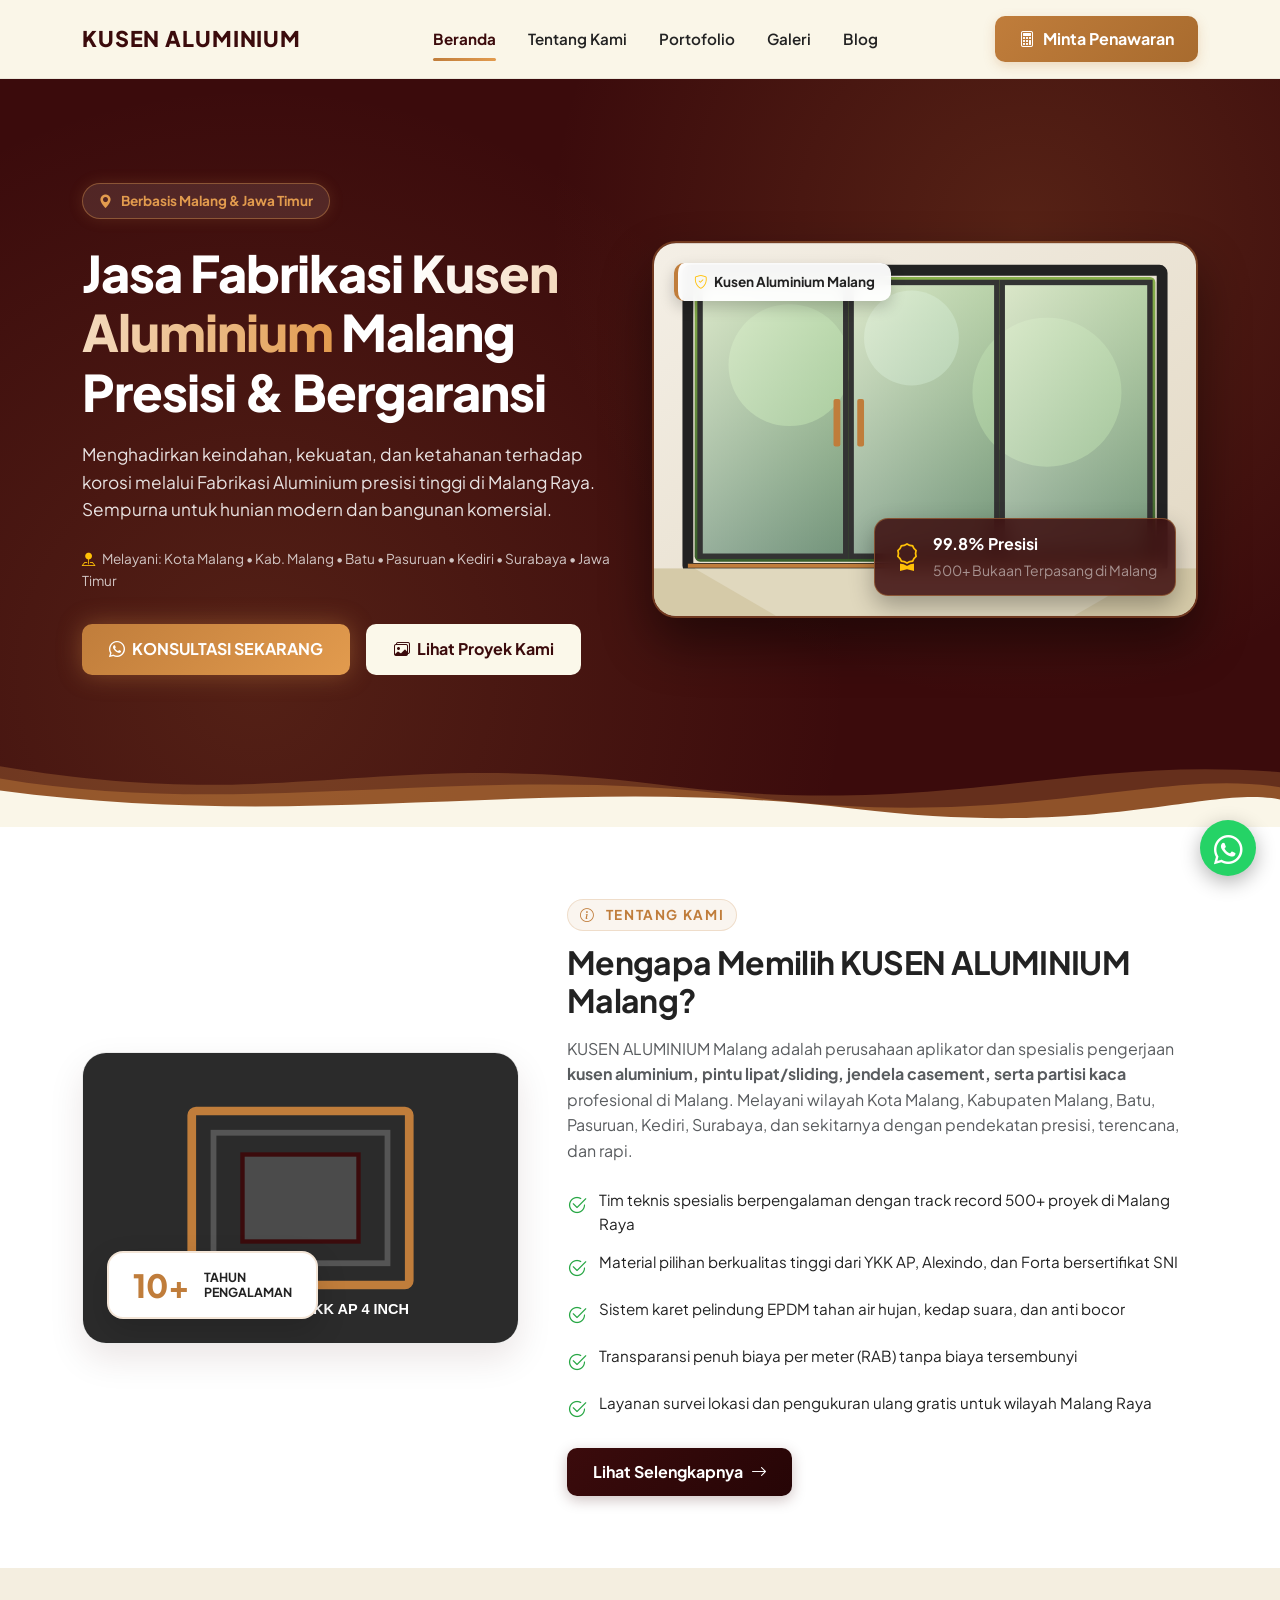
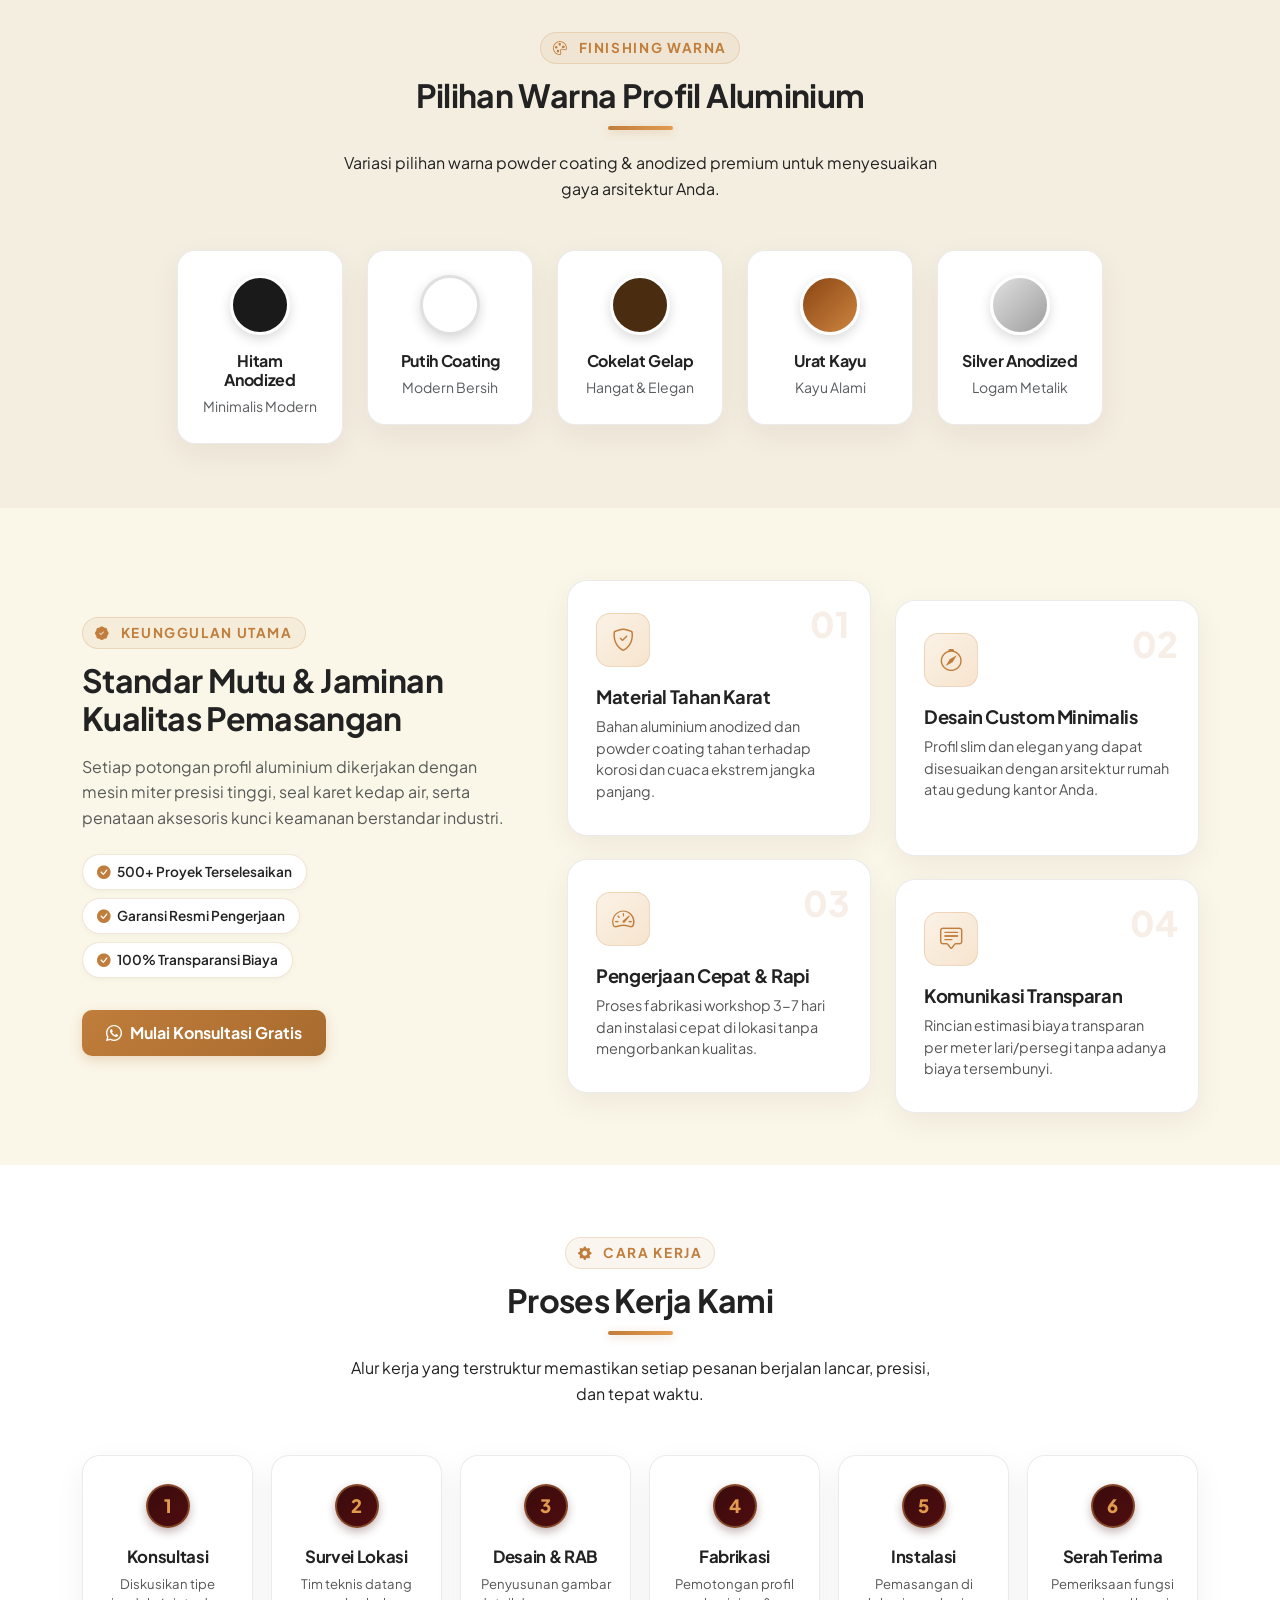
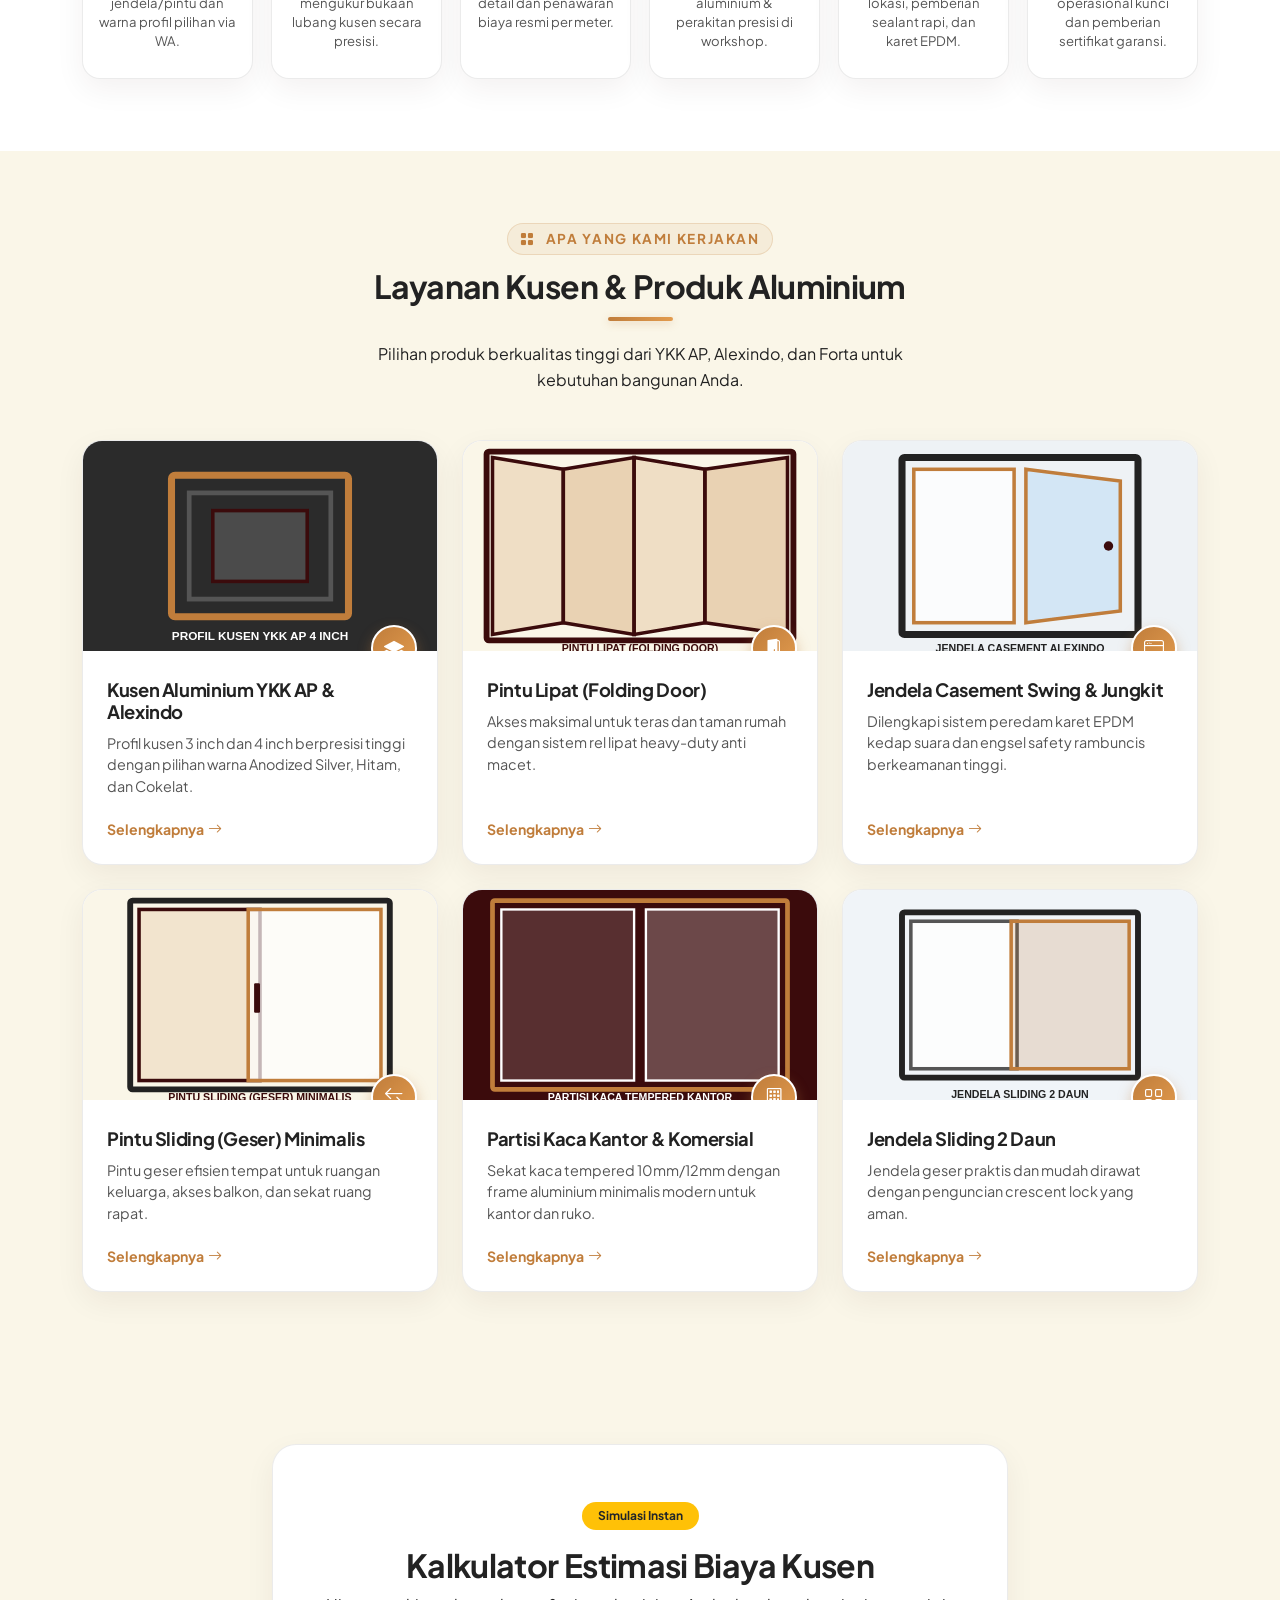
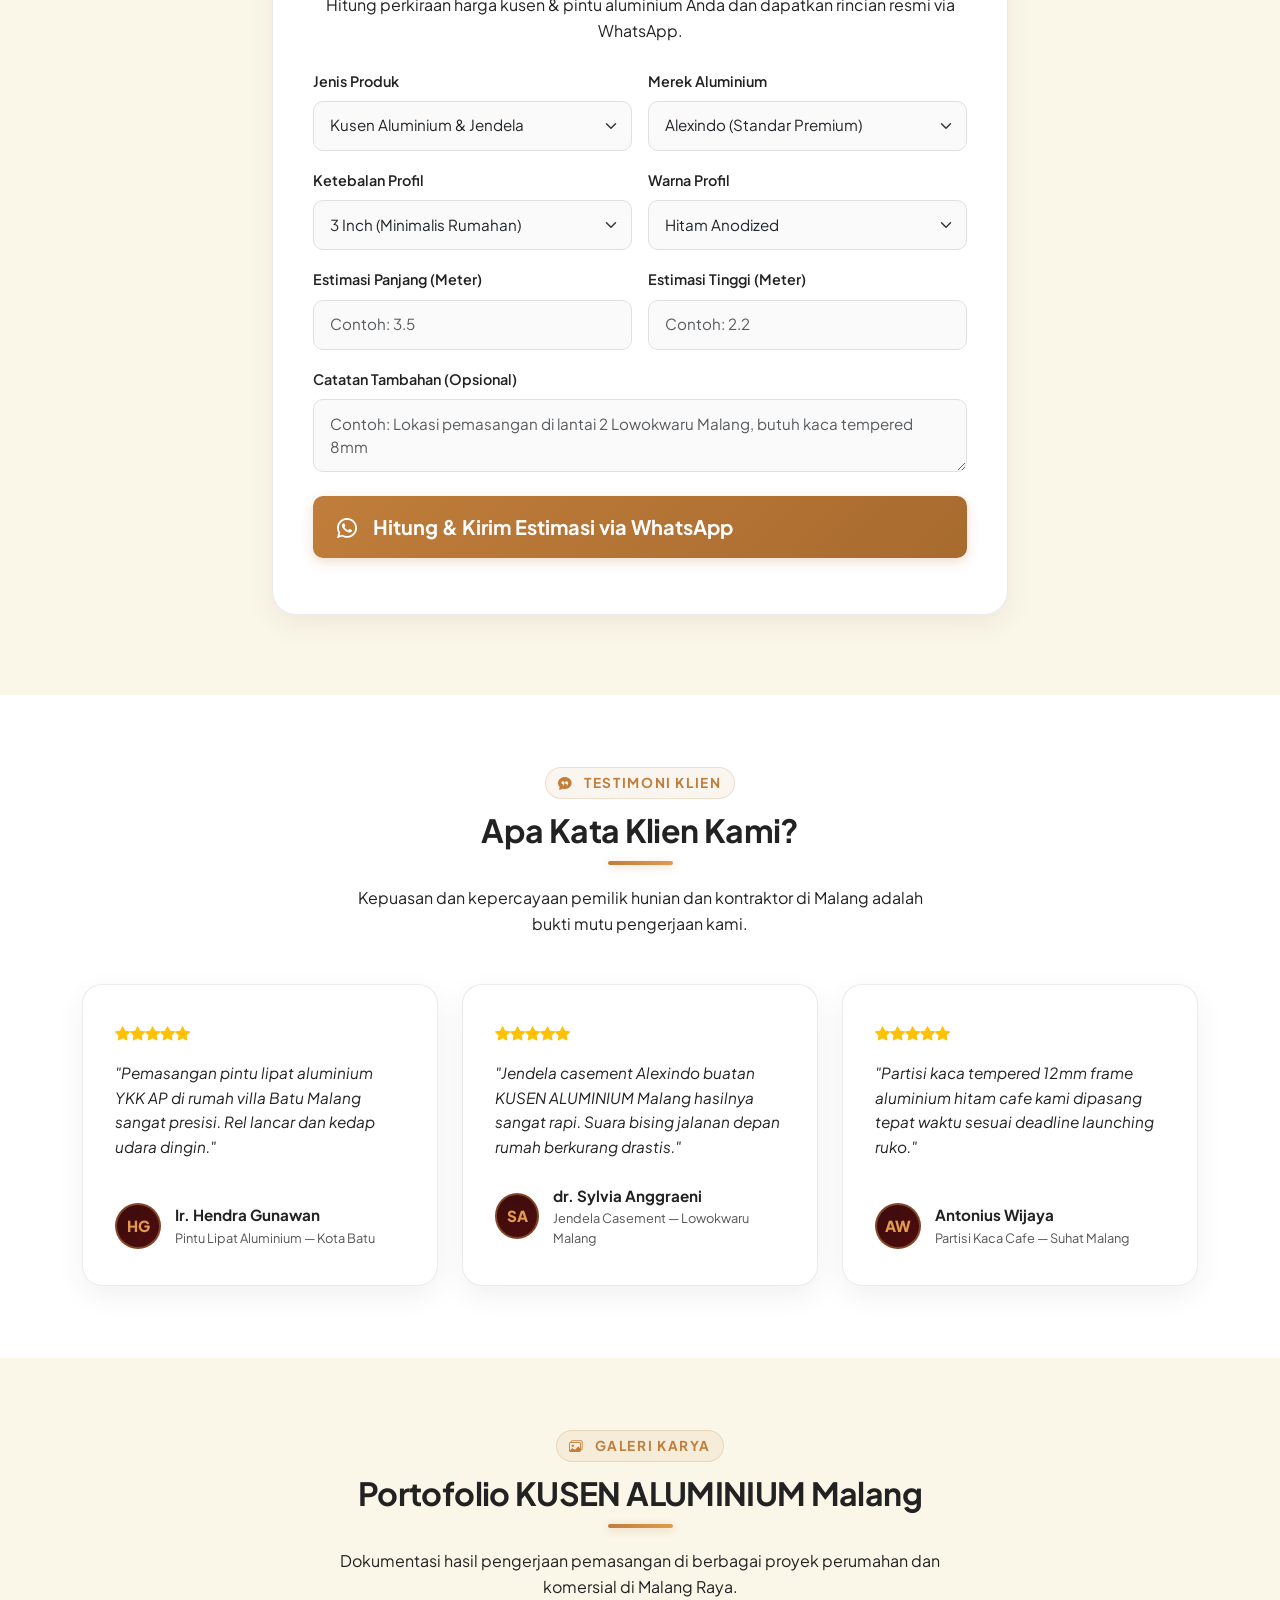
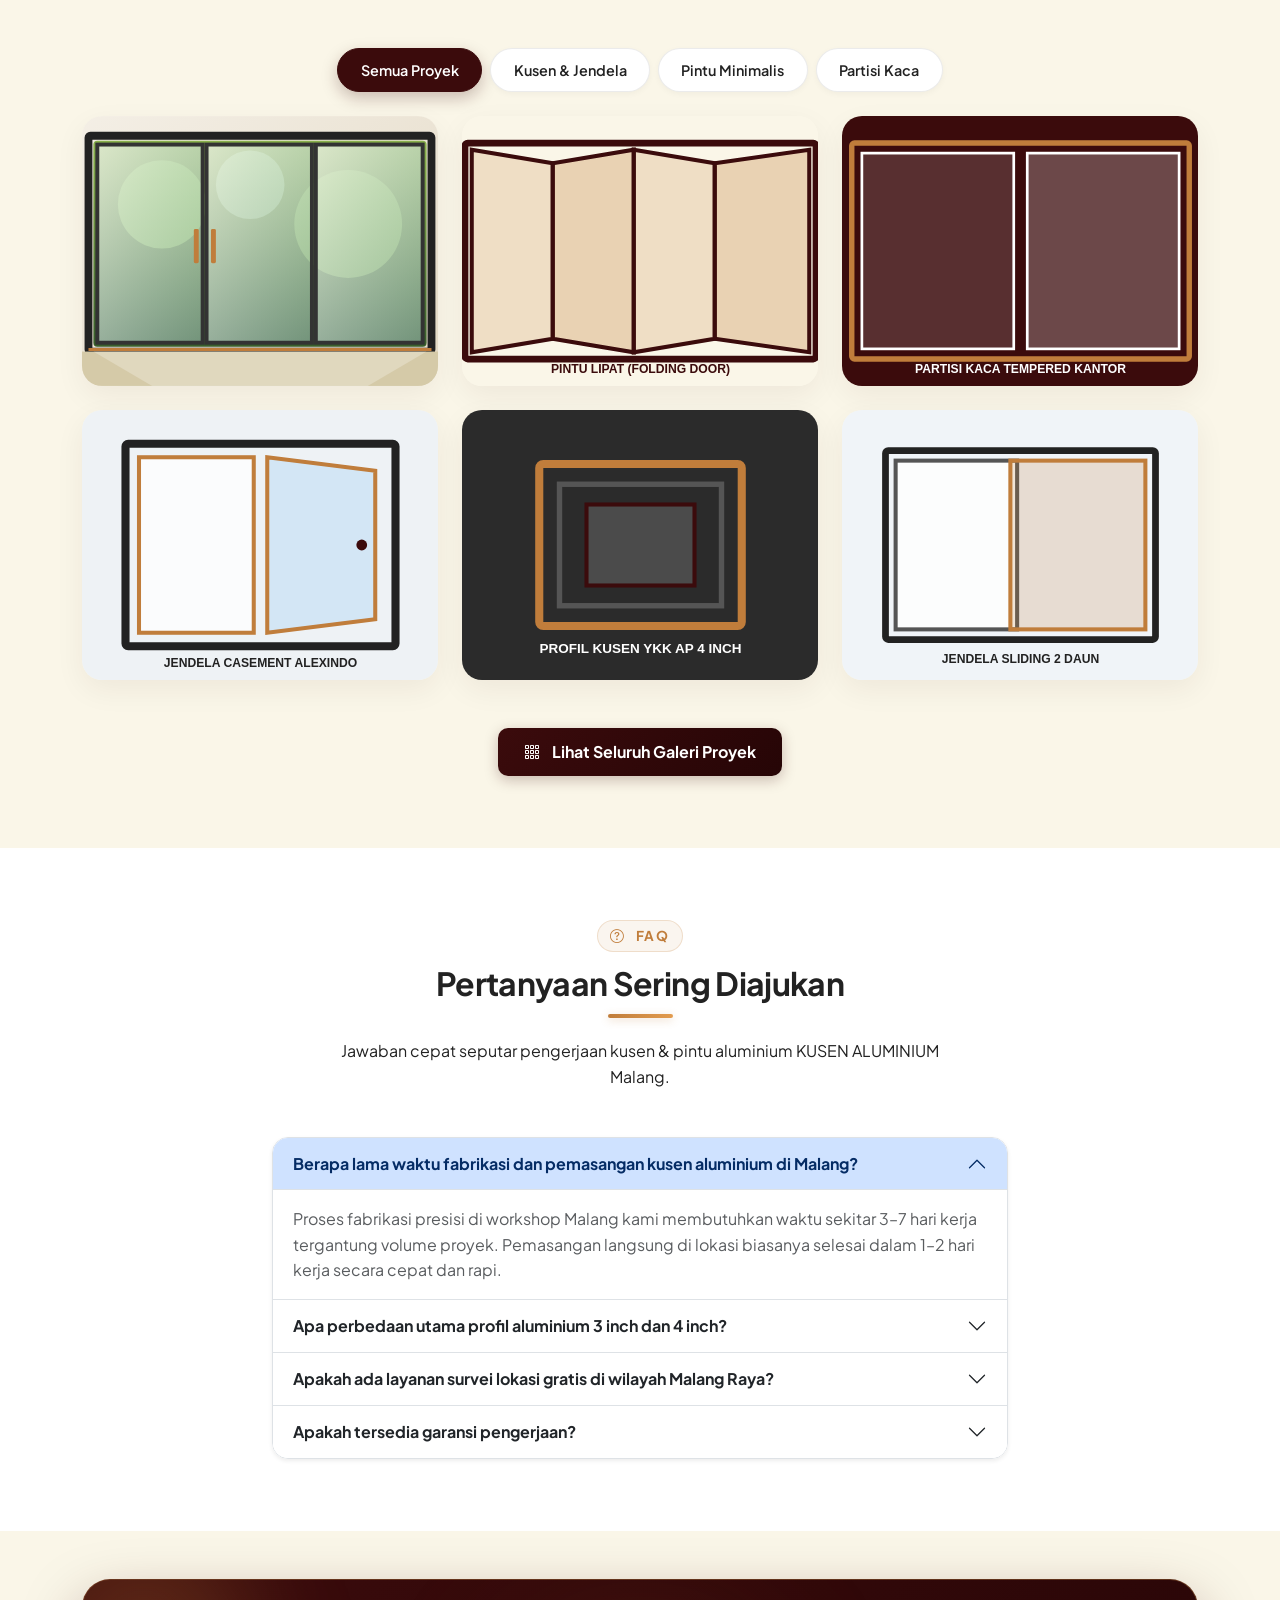
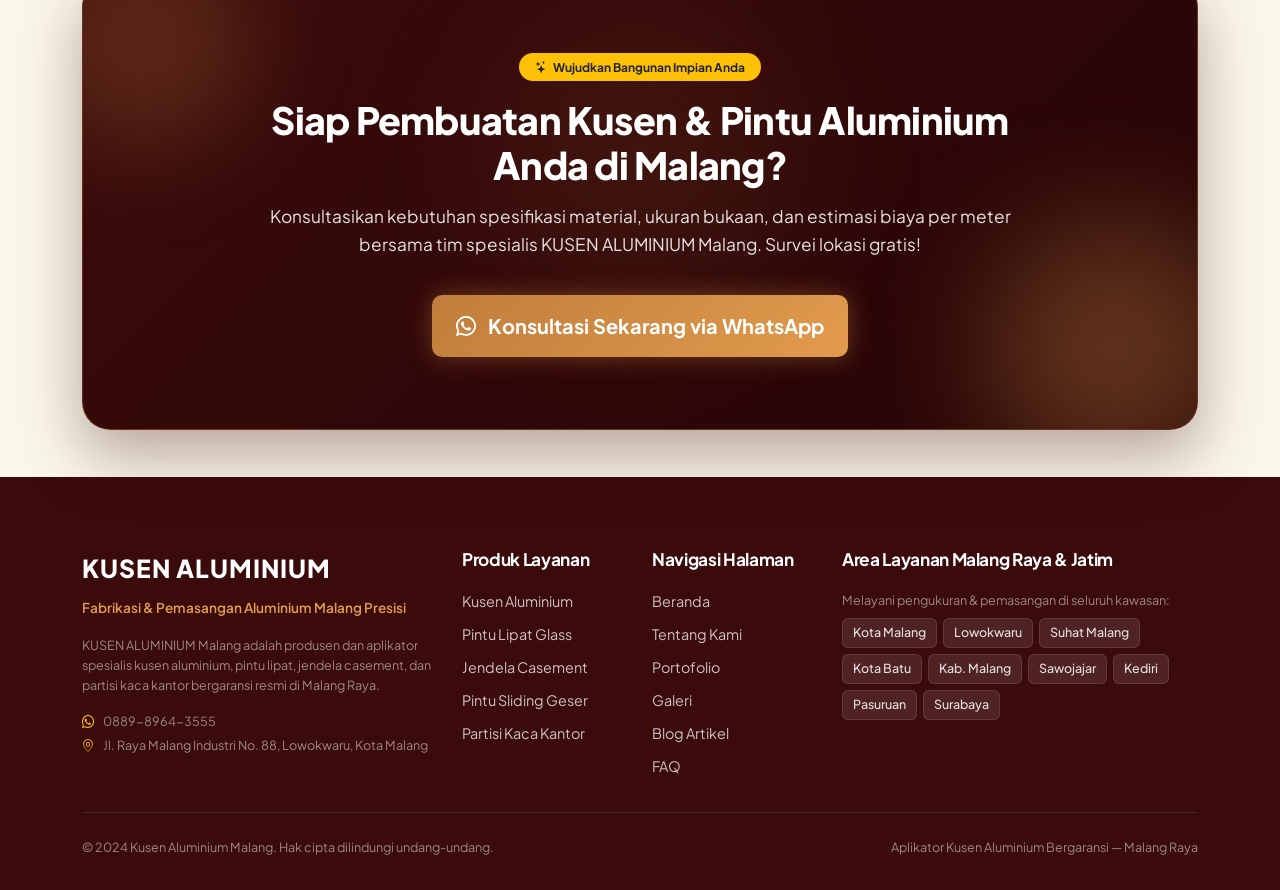
==== commit cd5876d1: "update seo geo" ====
--- a/index.html
+++ b/index.html
@@ -5,11 +5,11 @@
   <meta name="viewport" content="width=device-width, initial-scale=1.0">
   
   <!-- SEO Primary Meta Tags -->
-  <title>Jasa Kusen Aluminium Malang Presisi & Bergaransi | KUSEN ALUMUNIUM</title>
-  <meta name="description" content="KUSEN ALUMUNIUM Malang: Pabrik & aplikator kusen aluminium presisi tinggi. Sedia jendela casement, pintu lipat, & partisi kaca kantor merek YKK AP, Alexindo & Forta di Malang Raya. Gratis konsultasi!">
+  <title>Jasa Kusen Aluminium Malang Presisi & Bergaransi | KUSEN ALUMINIUM</title>
+  <meta name="description" content="KUSEN ALUMINIUM Malang: Pabrik & aplikator kusen aluminium presisi tinggi. Sedia jendela casement, pintu lipat, & partisi kaca kantor merek YKK AP, Alexindo & Forta di Malang Raya. Gratis konsultasi!">
   <meta name="keywords" content="kusen aluminium malang, jasa pasang kusen malang, pintu aluminium malang, jendela minimalis malang, partisi kaca kantor malang, YKK AP, Alexindo">
-  <meta name="author" content="KUSEN ALUMUNIUM Malang">
-  <link rel="canonical" href="https://kusenalumunium-malang.vercel.app/">
+  <meta name="author" content="KUSEN ALUMINIUM Malang">
+  <link rel="canonical" href="https://kusenaluminium-malang.vercel.app/">
 
   <!-- GEO & Local SEO Meta Tags -->
   <meta name="geo.region" content="ID-JI">
@@ -19,7 +19,7 @@
 
   <!-- Open Graph / Facebook -->
   <meta property="og:type" content="website">
-  <meta property="og:title" content="Jasa Kusen Aluminium Malang Presisi & Bergaransi | KUSEN ALUMUNIUM">
+  <meta property="og:title" content="Jasa Kusen Aluminium Malang Presisi & Bergaransi | KUSEN ALUMINIUM">
   <meta property="og:description" content="Solusi fabrikasi & instalasi kusen aluminium berkualitas tinggi di Malang Raya untuk rumah tinggal dan proyek komersial. Dapatkan penawaran resmi!">
   <meta property="og:image" content="assets/img/hero-kusen.svg">
 
@@ -41,10 +41,10 @@
   {
     "@context": "https://schema.org",
     "@type": "HomeAndConstructionBusiness",
-    "name": "KUSEN ALUMUNIUM Malang",
-    "image": "https://kusenalumunium-malang.vercel.app/assets/img/hero-kusen.svg",
-    "@id": "https://kusenalumunium-malang.vercel.app",
-    "url": "https://kusenalumunium-malang.vercel.app",
+    "name": "KUSEN ALUMINIUM Malang",
+    "image": "https://kusenaluminium-malang.vercel.app/assets/img/hero-kusen.svg",
+    "@id": "https://kusenaluminium-malang.vercel.app",
+    "url": "https://kusenaluminium-malang.vercel.app",
     "telephone": "+6288989643555",
     "priceRange": "$$",
     "address": {
@@ -77,7 +77,7 @@
   <header>
     <nav class="navbar navbar-expand-lg navbar-alu sticky-top">
       <div class="container">
-        <a class="navbar-brand" href="index.html">KUSEN ALUMUNIUM</a>
+        <a class="navbar-brand" href="index.html">KUSEN ALUMINIUM</a>
         
         <!-- Mobile Hamburger Toggler -->
         <button class="navbar-toggler border-0 shadow-none" type="button" data-bs-toggle="collapse" data-bs-target="#navbarMain" aria-controls="navbarMain" aria-expanded="false" aria-label="Toggle navigation">
@@ -136,7 +136,7 @@
             </div>
 
             <div class="d-flex flex-wrap gap-3">
-              <a href="https://wa.me/6288989643555?text=Halo%20KUSEN%20ALUMUNIUM%20Malang,%20saya%20ingin%20konsultasi%20gratis%20pembuatan%20kusen%20aluminium." target="_blank" class="btn btn-hero-accent">
+              <a href="https://wa.me/6288989643555?text=Halo%20KUSEN%20ALUMINIUM%20Malang,%20saya%20ingin%20konsultasi%20gratis%20pembuatan%20kusen%20aluminium." target="_blank" class="btn btn-hero-accent">
                 <i class="bi bi-whatsapp me-1"></i> KONSULTASI SEKARANG
               </a>
               <a href="portofolio.html" class="btn btn-hero-light">
@@ -188,7 +188,7 @@
           <!-- Left Column: Image with Experience Badge -->
           <div class="col-lg-5 reveal-left">
             <div class="about-img-wrap">
-              <img src="assets/img/kusen-ykk.svg" alt="Workshop KUSEN ALUMUNIUM Malang" class="img-fluid w-100" width="500" height="450">
+              <img src="assets/img/kusen-ykk.svg" alt="Workshop KUSEN ALUMINIUM Malang" class="img-fluid w-100" width="500" height="450">
               <div class="about-badge-float">
                 <div class="abyear">10+</div>
                 <div class="ablabel">Tahun<br>Pengalaman</div>
@@ -200,10 +200,10 @@
           <div class="col-lg-7 reveal-right">
             <span class="section-label"><i class="bi bi-info-circle me-1"></i> Tentang Kami</span>
             <h2 class="section-title mb-3">
-              Mengapa Memilih <span>KUSEN ALUMUNIUM Malang?</span>
+              Mengapa Memilih <span>KUSEN ALUMINIUM Malang?</span>
             </h2>
             <p class="text-muted mb-3">
-              KUSEN ALUMUNIUM Malang adalah perusahaan aplikator dan spesialis pengerjaan <strong>kusen aluminium, pintu lipat/sliding, jendela casement, serta partisi kaca</strong> profesional di Malang. 
+              KUSEN ALUMINIUM Malang adalah perusahaan aplikator dan spesialis pengerjaan <strong>kusen aluminium, pintu lipat/sliding, jendela casement, serta partisi kaca</strong> profesional di Malang. 
               Melayani wilayah Kota Malang, Kabupaten Malang, Batu, Pasuruan, Kediri, Surabaya, dan sekitarnya dengan pendekatan presisi, terencana, dan rapi.
             </p>
 
@@ -315,7 +315,7 @@
               Standar Mutu &amp; <span>Jaminan Kualitas</span> Pemasangan
             </h2>
             <p class="text-muted mb-4">
-              Setiap potongan profil alumunium dikerjakan dengan mesin miter presisi tinggi, seal karet kedap air, serta penataan aksesoris kunci keamanan berstandar industri.
+              Setiap potongan profil aluminium dikerjakan dengan mesin miter presisi tinggi, seal karet kedap air, serta penataan aksesoris kunci keamanan berstandar industri.
             </p>
 
             <div class="mb-4">
@@ -324,7 +324,7 @@
               <div class="why-highlight-pill"><i class="bi bi-check-circle-fill"></i> 100% Transparansi Biaya</div>
             </div>
 
-            <a href="https://wa.me/6288989643555?text=Halo%20KUSEN%20ALUMUNIUM%20Malang,%20saya%20ingin%20konsultasi%20gratis." target="_blank" class="btn btn-accent">
+            <a href="https://wa.me/6288989643555?text=Halo%20KUSEN%20ALUMINIUM%20Malang,%20saya%20ingin%20konsultasi%20gratis." target="_blank" class="btn btn-accent">
               <i class="bi bi-whatsapp"></i> Mulai Konsultasi Gratis
             </a>
           </div>
@@ -338,7 +338,7 @@
                 <span class="why-card-number">01</span>
                 <div class="why-icon-box"><i class="bi bi-shield-check"></i></div>
                 <h3 class="why-card-title">Material Tahan Karat</h3>
-                <p class="why-card-desc">Bahan alumunium anodized dan powder coating tahan terhadap korosi dan cuaca ekstrem jangka panjang.</p>
+                <p class="why-card-desc">Bahan aluminium anodized dan powder coating tahan terhadap korosi dan cuaca ekstrem jangka panjang.</p>
               </div>
 
               <!-- Card 02 -->
@@ -407,7 +407,7 @@
           <div class="proses-step reveal-on-scroll delay-4">
             <div class="proses-num">4</div>
             <h3 class="proses-title">Fabrikasi</h3>
-            <p class="proses-desc">Pemotongan profil alumunium &amp; perakitan presisi di workshop.</p>
+            <p class="proses-desc">Pemotongan profil aluminium &amp; perakitan presisi di workshop.</p>
           </div>
           <div class="proses-step reveal-on-scroll delay-5">
             <div class="proses-num">5</div>
@@ -662,7 +662,7 @@
                   <i class="bi bi-star-fill"></i><i class="bi bi-star-fill"></i><i class="bi bi-star-fill"></i><i class="bi bi-star-fill"></i><i class="bi bi-star-fill"></i>
                 </div>
                 <p class="testimonial-quote">
-                  "Jendela casement Alexindo buatan KUSEN ALUMUNIUM Malang hasilnya sangat rapi. Suara bising jalanan depan rumah berkurang drastis."
+                  "Jendela casement Alexindo buatan KUSEN ALUMINIUM Malang hasilnya sangat rapi. Suara bising jalanan depan rumah berkurang drastis."
                 </p>
               </div>
               <div class="testimonial-user">
@@ -707,7 +707,7 @@
         
         <div class="text-center mb-5 reveal-on-scroll">
           <span class="section-label"><i class="bi bi-images me-1"></i> Galeri Karya</span>
-          <h2 class="section-title">Portofolio KUSEN ALUMUNIUM Malang</h2>
+          <h2 class="section-title">Portofolio KUSEN ALUMINIUM Malang</h2>
           <div class="divider-maroon mx-auto"></div>
           <p class="section-subtitle mx-auto" style="max-width: 600px;">
             Dokumentasi hasil pengerjaan pemasangan di berbagai proyek perumahan dan komersial di Malang Raya.
@@ -816,7 +816,7 @@
           <h2 class="section-title">Pertanyaan Sering Diajukan</h2>
           <div class="divider-maroon mx-auto"></div>
           <p class="section-subtitle mx-auto" style="max-width: 600px;">
-            Jawaban cepat seputar pengerjaan kusen &amp; pintu aluminium KUSEN ALUMUNIUM Malang.
+            Jawaban cepat seputar pengerjaan kusen &amp; pintu aluminium KUSEN ALUMINIUM Malang.
           </p>
         </div>
 
@@ -898,10 +898,10 @@
             </span>
             <h2 class="cta-title">Siap Pembuatan Kusen &amp; Pintu Aluminium Anda di Malang?</h2>
             <p class="cta-desc">
-              Konsultasikan kebutuhan spesifikasi material, ukuran bukaan, dan estimasi biaya per meter bersama tim spesialis KUSEN ALUMUNIUM Malang. Survei lokasi gratis!
+              Konsultasikan kebutuhan spesifikasi material, ukuran bukaan, dan estimasi biaya per meter bersama tim spesialis KUSEN ALUMINIUM Malang. Survei lokasi gratis!
             </p>
             <div class="d-flex justify-content-center">
-              <a href="https://wa.me/6288989643555?text=Halo%20KUSEN%20ALUMUNIUM%20Malang,%20saya%20ingin%20konsultasi%20pemesanan%20kusen." target="_blank" class="btn btn-hero-accent btn-lg px-4 py-3">
+              <a href="https://wa.me/6288989643555?text=Halo%20KUSEN%20ALUMINIUM%20Malang,%20saya%20ingin%20konsultasi%20pemesanan%20kusen." target="_blank" class="btn btn-hero-accent btn-lg px-4 py-3">
                 <i class="bi bi-whatsapp me-2"></i> Konsultasi Sekarang via WhatsApp
               </a>
             </div>
@@ -920,10 +920,10 @@
         
         <!-- Col 1: Brand & Contact Info -->
         <div class="col-lg-4">
-          <a href="index.html" class="footer-brand">KUSEN ALUMUNIUM</a>
+          <a href="index.html" class="footer-brand">KUSEN ALUMINIUM</a>
           <div class="footer-tagline">Fabrikasi &amp; Pemasangan Aluminium Malang Presisi</div>
           <p class="text-white-50 mb-3 small">
-            KUSEN ALUMUNIUM Malang adalah produsen dan aplikator spesialis kusen aluminium, pintu lipat, jendela casement, dan partisi kaca kantor bergaransi resmi di Malang Raya.
+            KUSEN ALUMINIUM Malang adalah produsen dan aplikator spesialis kusen aluminium, pintu lipat, jendela casement, dan partisi kaca kantor bergaransi resmi di Malang Raya.
           </p>
           <div class="text-white-50 small">
             <p class="mb-1"><i class="bi bi-whatsapp text-warning me-2"></i>0889-8964-3555</p>
@@ -987,7 +987,7 @@
   </footer>
 
   <!-- Floating WhatsApp Button -->
-  <a href="https://wa.me/6288989643555?text=Halo%20KUSEN%20ALUMUNIUM%20Malang,%20saya%20ingin%20tanya%20produk%20kusen%20aluminium." target="_blank" class="btn-floating-wa" title="Hubungi via WhatsApp">
+  <a href="https://wa.me/6288989643555?text=Halo%20KUSEN%20ALUMINIUM%20Malang,%20saya%20ingin%20tanya%20produk%20kusen%20aluminium." target="_blank" class="btn-floating-wa" title="Hubungi via WhatsApp">
     <i class="bi bi-whatsapp"></i>
   </a>
 
--- a/css/style.css
+++ b/css/style.css
@@ -1,5 +1,5 @@
 /* ==========================================================================
-   KUSEN ALUMUNIUM - Custom Design System & Dynamic Layouts
+   KUSEN ALUMINIUM - Custom Design System & Dynamic Layouts
    Palette: Deep Maroon (#3B0B0C), Warm Copper (#C07D3B), Light Cream (#FAF6E8)
    ========================================================================== */
 
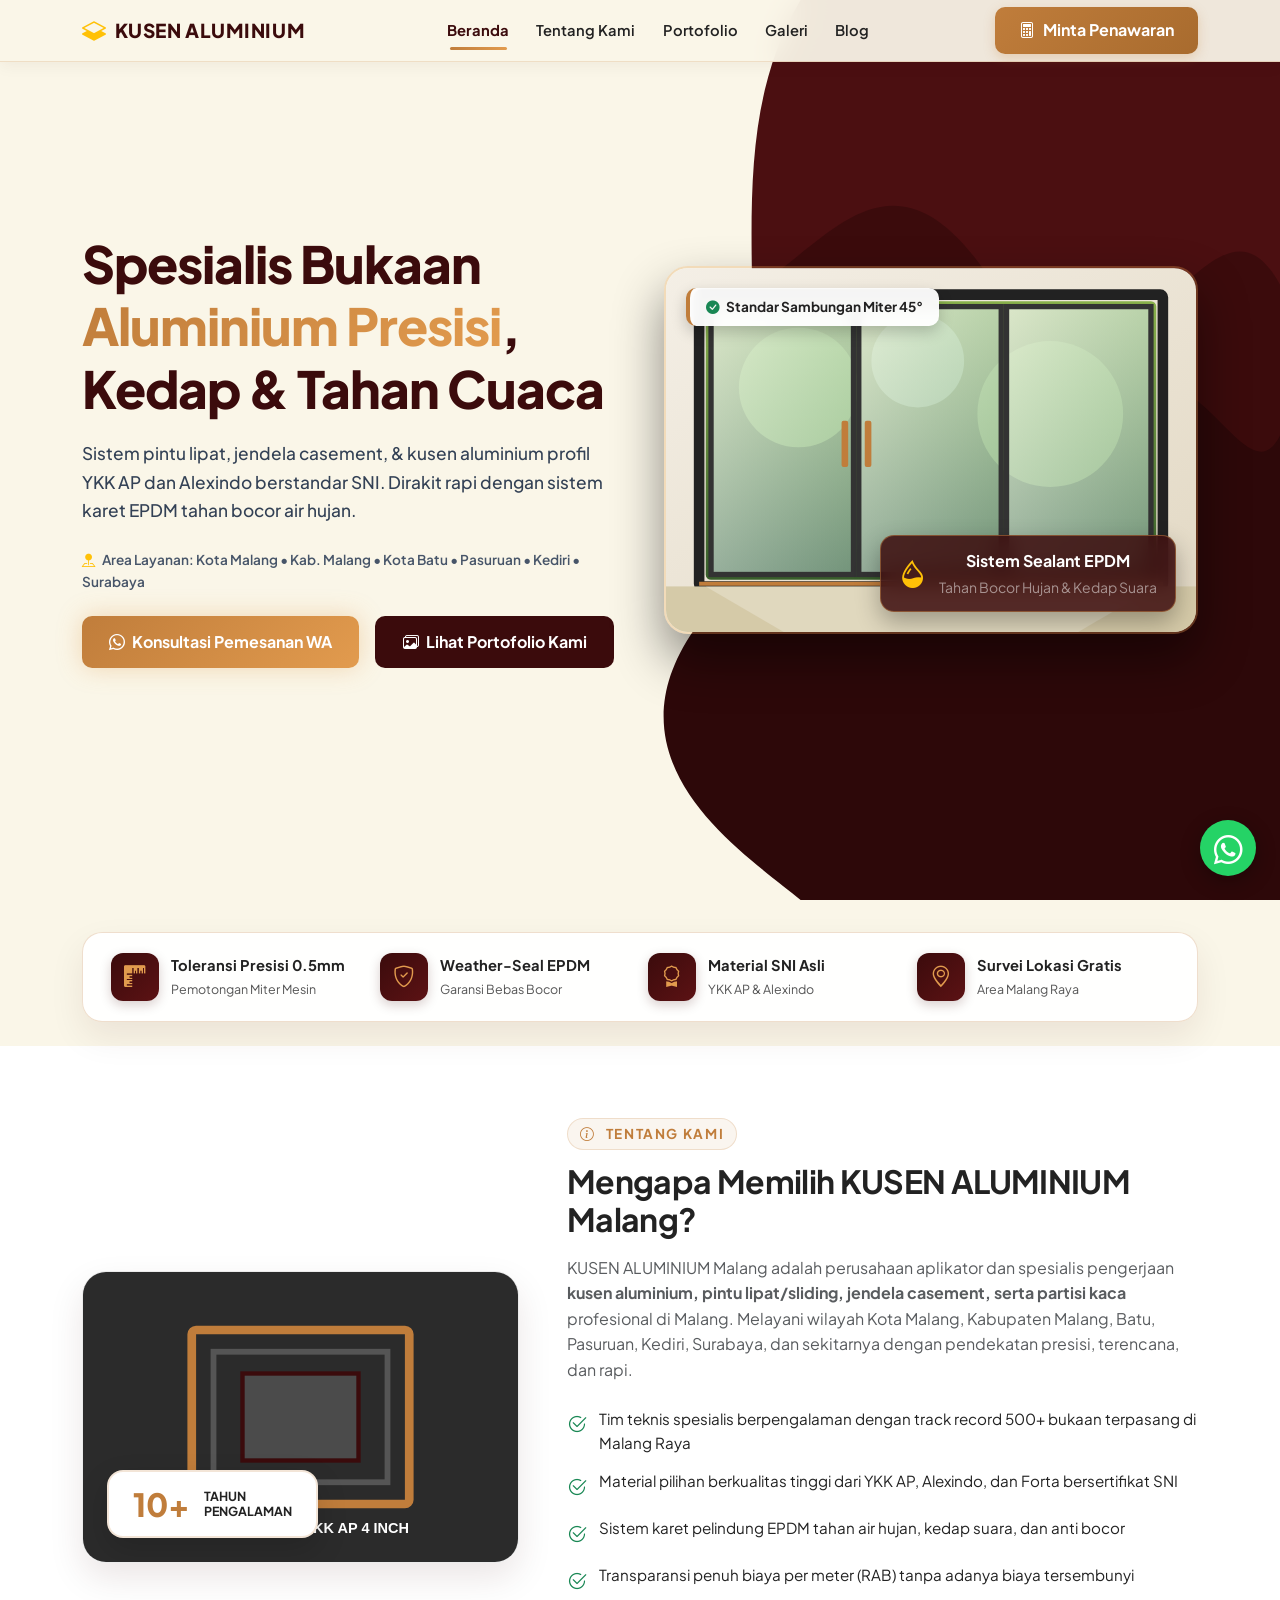
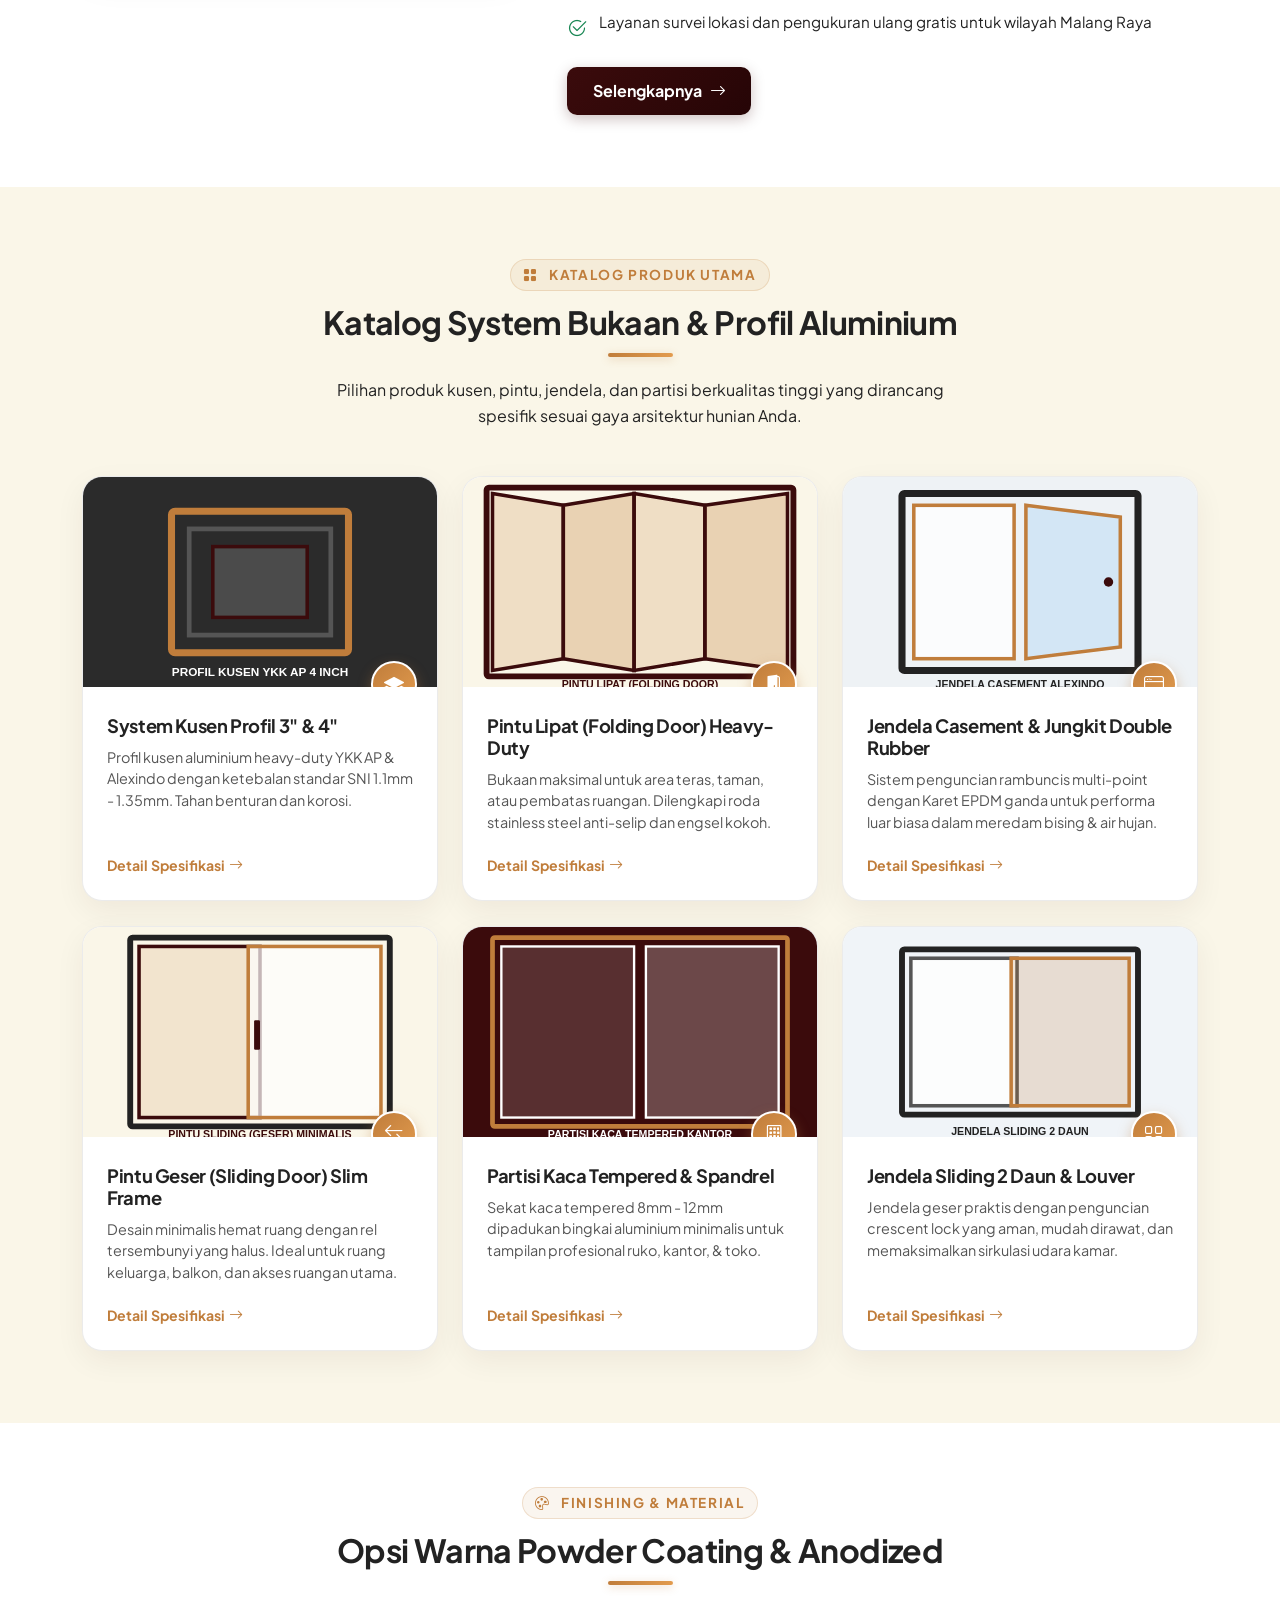
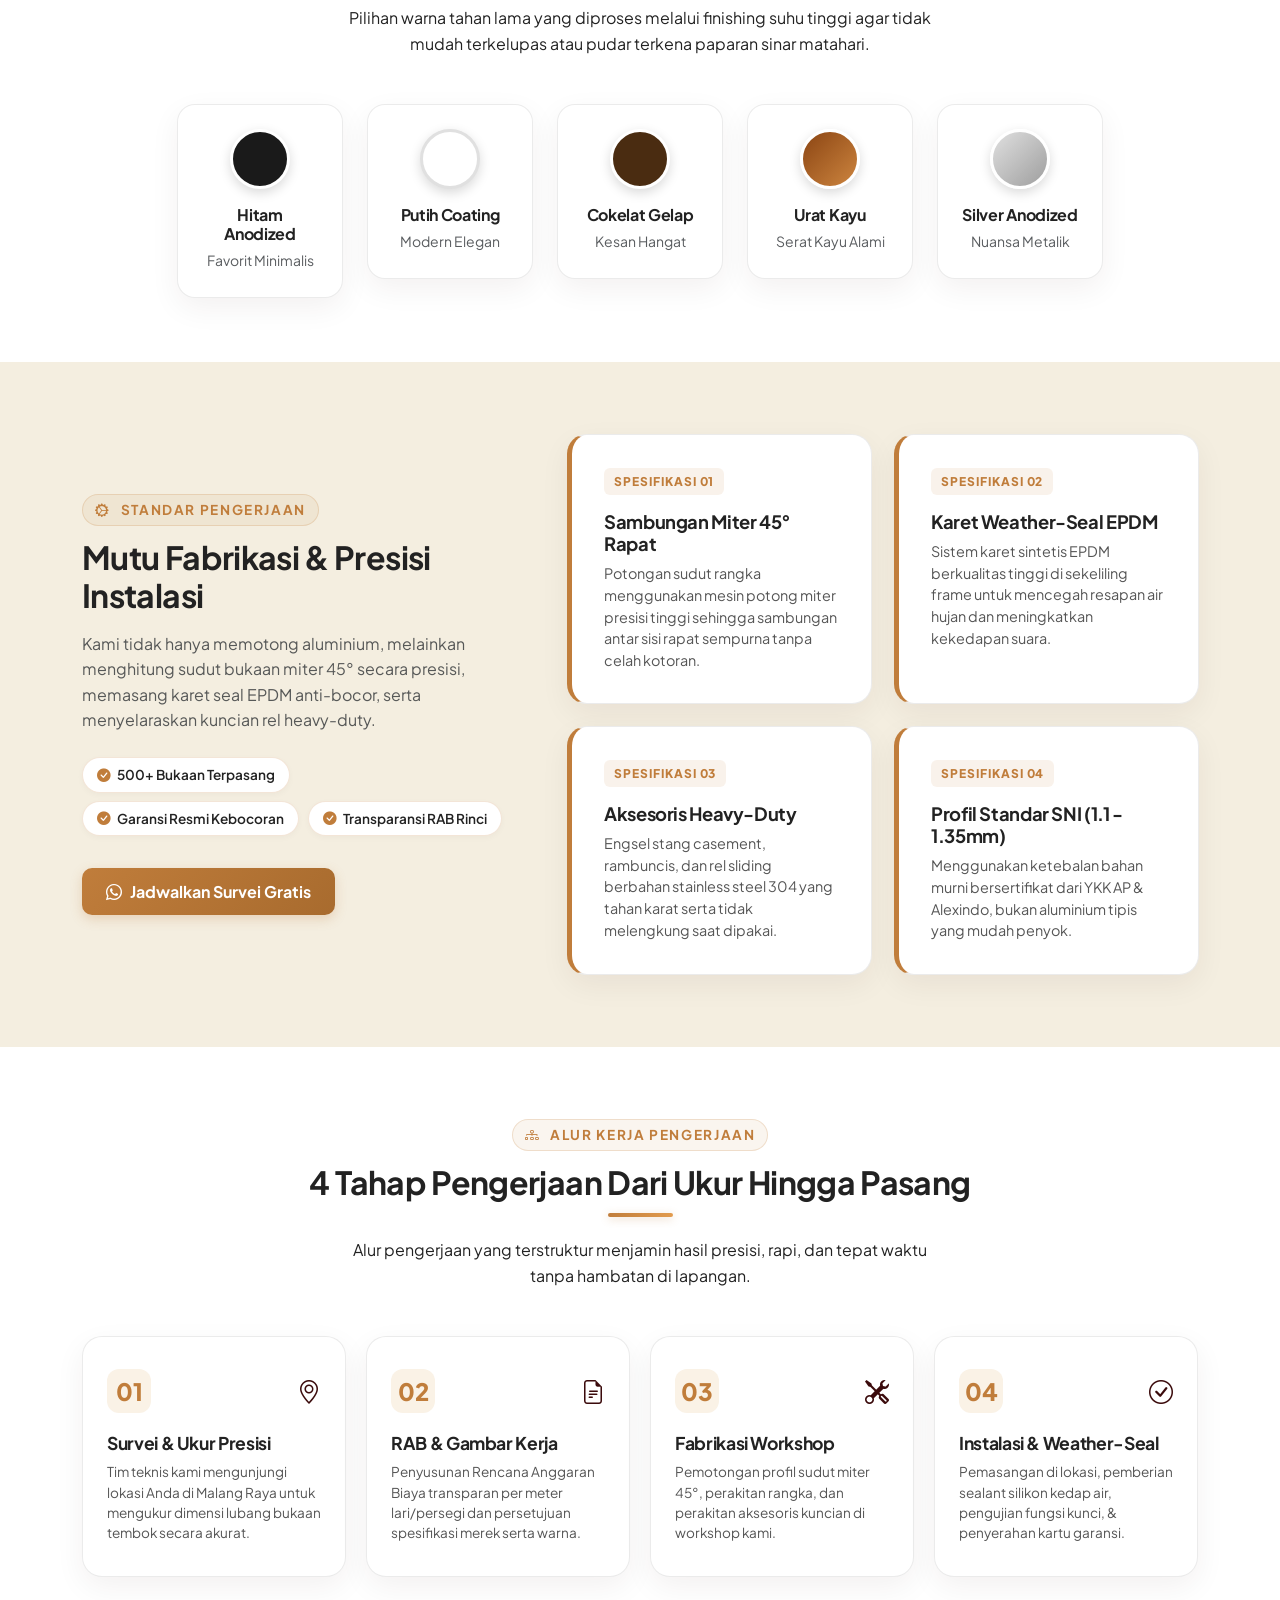
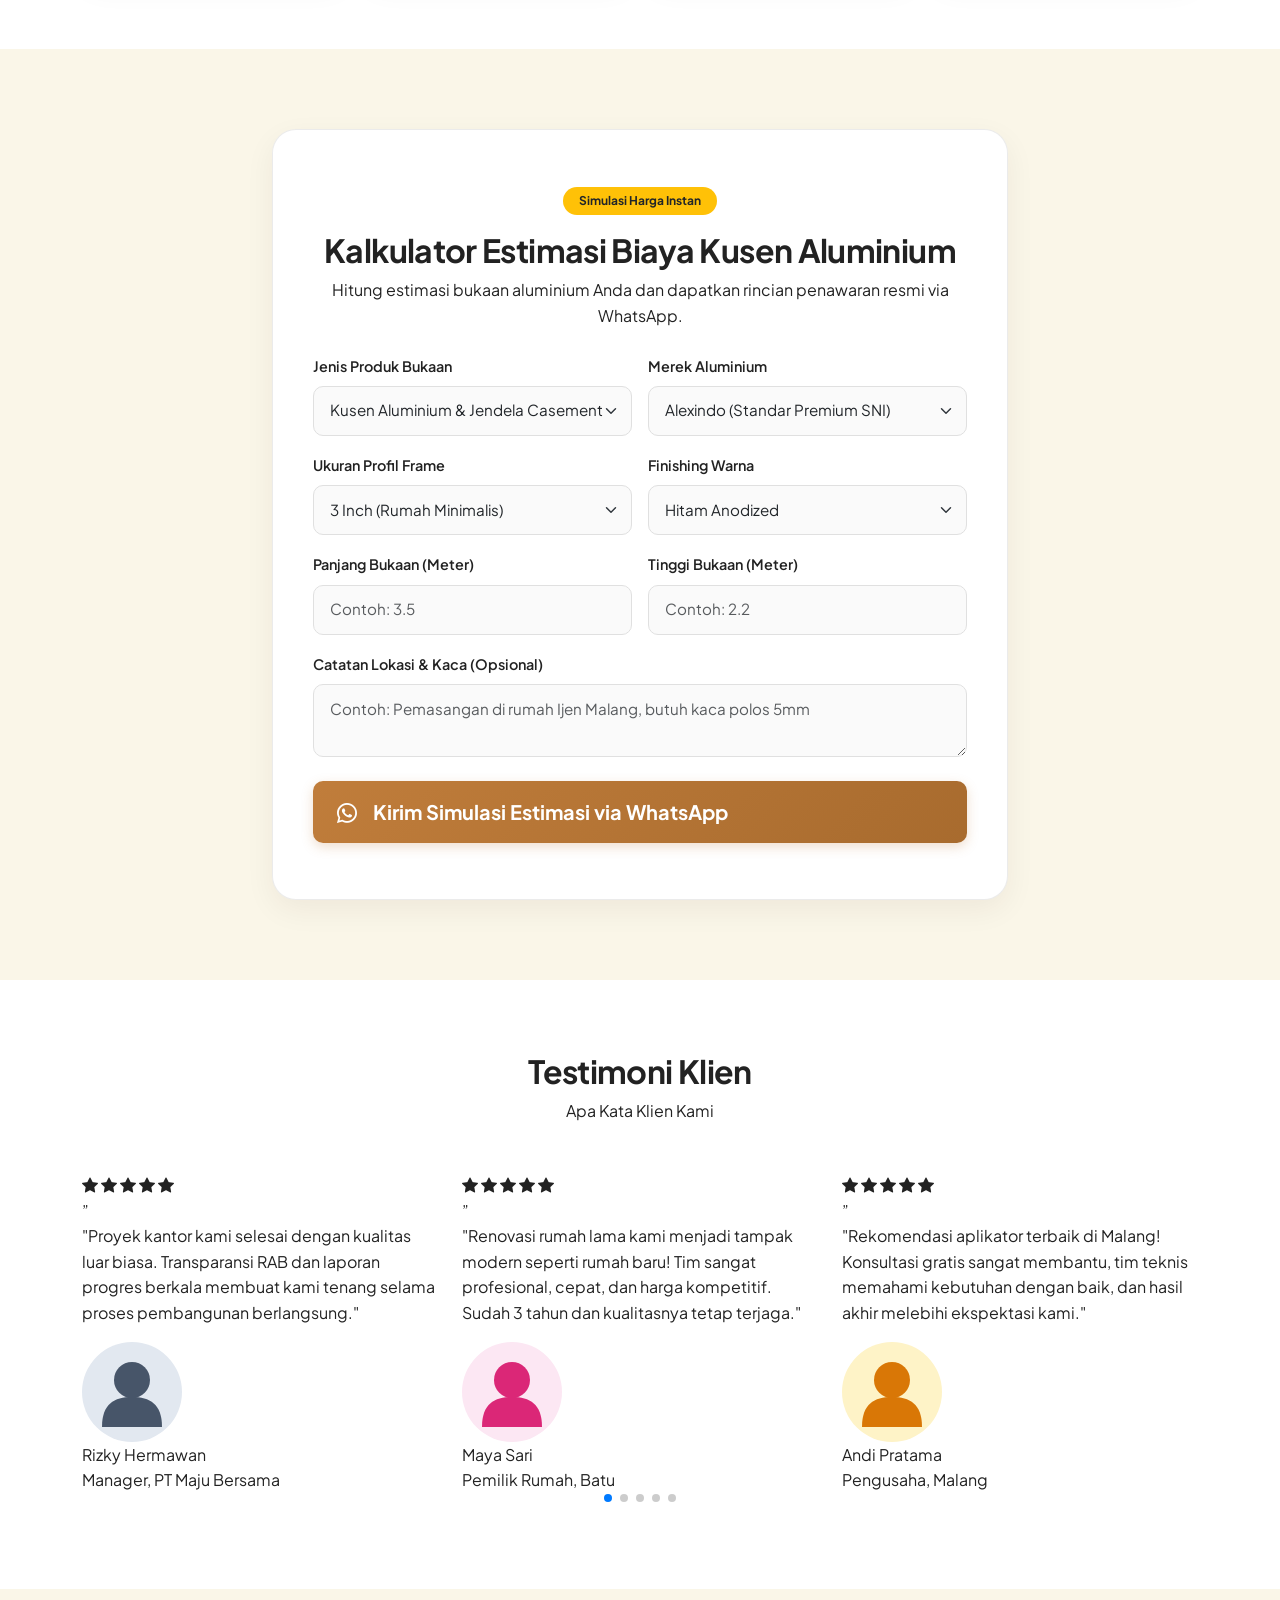
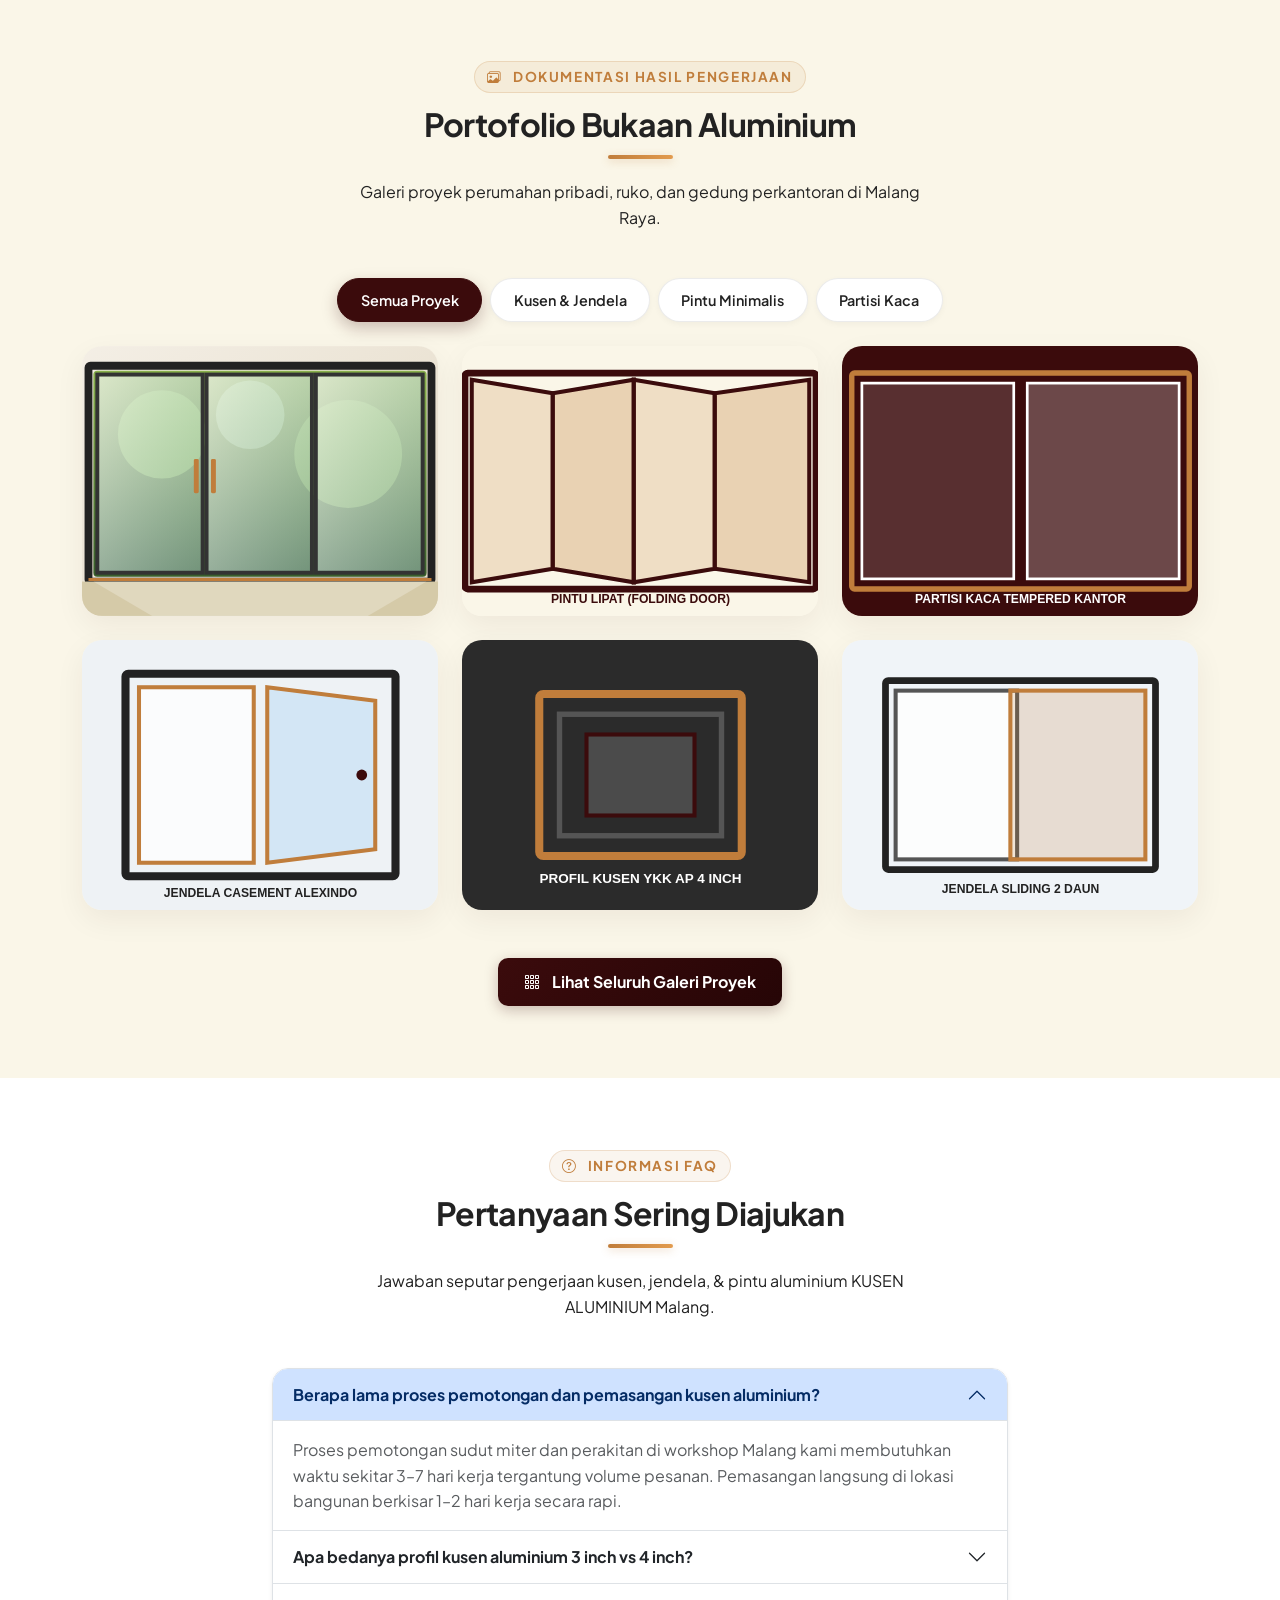
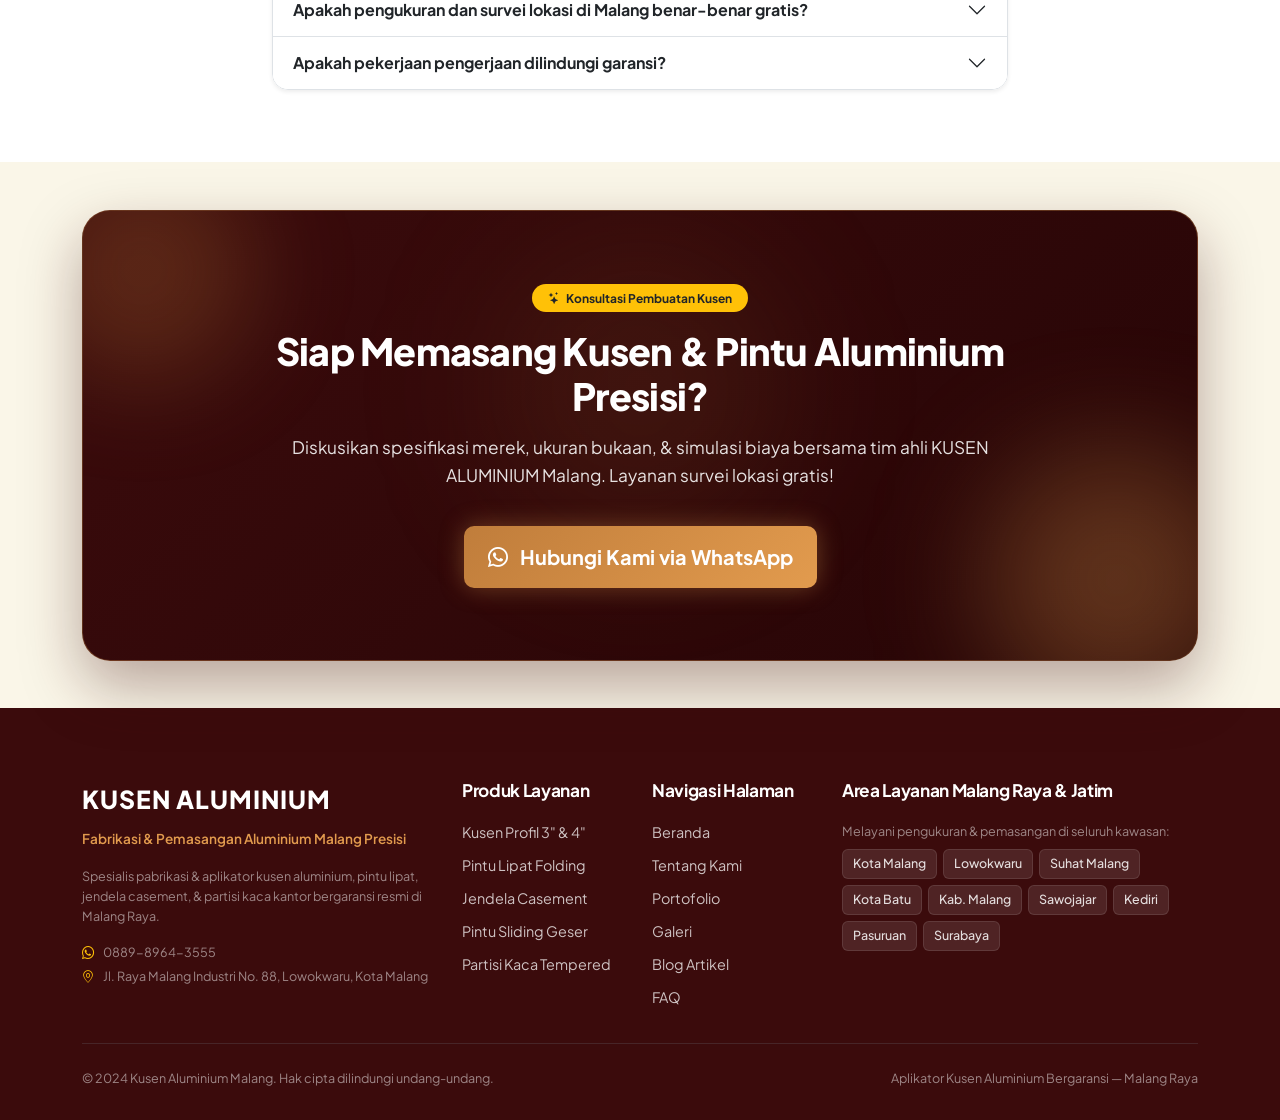
==== commit 0e3107a7: "update hero" ====
--- a/index.html
+++ b/index.html
@@ -1,13 +1,16 @@
 <!DOCTYPE html>
 <html lang="id">
+
 <head>
   <meta charset="UTF-8">
   <meta name="viewport" content="width=device-width, initial-scale=1.0">
-  
+
   <!-- SEO Primary Meta Tags -->
-  <title>Jasa Kusen Aluminium Malang Presisi & Bergaransi | KUSEN ALUMINIUM</title>
-  <meta name="description" content="KUSEN ALUMINIUM Malang: Pabrik & aplikator kusen aluminium presisi tinggi. Sedia jendela casement, pintu lipat, & partisi kaca kantor merek YKK AP, Alexindo & Forta di Malang Raya. Gratis konsultasi!">
-  <meta name="keywords" content="kusen aluminium malang, jasa pasang kusen malang, pintu aluminium malang, jendela minimalis malang, partisi kaca kantor malang, YKK AP, Alexindo">
+  <title>Pabrik & Aplikator Kusen Aluminium Malang | Presisi SNI & Bergaransi</title>
+  <meta name="description"
+    content="Pabrik & aplikator kusen aluminium Malang presisi tinggi. Sedia pintu lipat, jendela casement, & partisi kaca kantor YKK AP, Alexindo, & Forta di Malang Raya. Gratis survei & estimasi!">
+  <meta name="keywords"
+    content="kusen aluminium malang, aplikator aluminium malang, pintu aluminium malang, jendela casement malang, partisi kaca kantor malang, YKK AP Malang, Alexindo Malang">
   <meta name="author" content="KUSEN ALUMINIUM Malang">
   <link rel="canonical" href="https://kusenaluminium-malang.vercel.app/">
 
@@ -19,19 +22,23 @@
 
   <!-- Open Graph / Facebook -->
   <meta property="og:type" content="website">
-  <meta property="og:title" content="Jasa Kusen Aluminium Malang Presisi & Bergaransi | KUSEN ALUMINIUM">
-  <meta property="og:description" content="Solusi fabrikasi & instalasi kusen aluminium berkualitas tinggi di Malang Raya untuk rumah tinggal dan proyek komersial. Dapatkan penawaran resmi!">
+  <meta property="og:title" content="Pabrik & Aplikator Kusen Aluminium Malang | Presisi SNI & Bergaransi">
+  <meta property="og:description"
+    content="Solusi fabrikasi & instalasi bukaan aluminium presisi tinggi di Malang Raya untuk hunian modern dan proyek komersial. Konsultasi & survei lokasi gratis!">
   <meta property="og:image" content="assets/img/hero-kusen.svg">
 
   <!-- Google Fonts: Plus Jakarta Sans -->
   <link rel="preconnect" href="https://fonts.googleapis.com">
   <link rel="preconnect" href="https://fonts.gstatic.com" crossorigin>
-  <link href="https://fonts.googleapis.com/css2?family=Plus+Jakarta+Sans:wght@400;500;600;700;800&display=swap" rel="stylesheet">
-
-  <!-- Bootstrap 5.3 CDN -->
+  <link href="https://fonts.googleapis.com/css2?family=Plus+Jakarta+Sans:wght@400;500;600;700;800&display=swap"
+    rel="stylesheet">
+
+  <!-- Bootstrap 5.3 CDN & Icons -->
   <link href="https://cdn.jsdelivr.net/npm/bootstrap@5.3.3/dist/css/bootstrap.min.css" rel="stylesheet">
-  <!-- Bootstrap Icons CDN -->
   <link href="https://cdn.jsdelivr.net/npm/bootstrap-icons@1.11.3/font/bootstrap-icons.min.css" rel="stylesheet">
+
+  <!-- Swiper 11 Carousel CSS CDN -->
+  <link rel="stylesheet" href="https://cdn.jsdelivr.net/npm/swiper@11/swiper-bundle.min.css">
 
   <!-- Custom Design System CSS -->
   <link rel="stylesheet" href="css/style.css">
@@ -69,18 +76,23 @@
   }
   </script>
 </head>
+
 <body>
 
   <!-- ==========================================
-       1. NAVBAR SECTION
+       1. NAVBAR SECTION (CLEAN NAV LINKS ONLY)
        ========================================== -->
   <header>
     <nav class="navbar navbar-expand-lg navbar-alu sticky-top">
       <div class="container">
-        <a class="navbar-brand" href="index.html">KUSEN ALUMINIUM</a>
-        
+        <a class="navbar-brand d-flex align-items-center gap-2" href="index.html">
+          <i class="bi bi-layers-half text-warning fs-4"></i>
+          <span>KUSEN ALUMINIUM</span>
+        </a>
+
         <!-- Mobile Hamburger Toggler -->
-        <button class="navbar-toggler border-0 shadow-none" type="button" data-bs-toggle="collapse" data-bs-target="#navbarMain" aria-controls="navbarMain" aria-expanded="false" aria-label="Toggle navigation">
+        <button class="navbar-toggler border-0 shadow-none" type="button" data-bs-toggle="collapse"
+          data-bs-target="#navbarMain" aria-controls="navbarMain" aria-expanded="false" aria-label="Toggle navigation">
           <span class="navbar-toggler-icon"></span>
         </button>
 
@@ -112,83 +124,140 @@
 
   <main>
     <!-- ==========================================
-         2. HERO SECTION (DARK MAROON WITH GOLD GLOW)
+         2. HERO SECTION (SPLIT VERTICAL WAVY HERO)
          ========================================== -->
-    <section class="hero-section" id="hero">
-      <div class="container position-relative" style="z-index: 3;">
-        <div class="row align-items-center">
-          
-          <!-- Left Column: Copywriting & CTAs -->
-          <div class="col-lg-6 mb-5 mb-lg-0 reveal-left">
-            <div class="hero-badge-pill">
-              <i class="bi bi-geo-alt-fill"></i>
-              Berbasis Malang &amp; Jawa Timur
-            </div>
-            <h1 class="hero-title">
-              Jasa Fabrikasi <span class="highlight">Kusen Aluminium</span> Malang Presisi &amp; Bergaransi
+    <section class="hero-section hero-home hero-split-layout" id="hero">
+      
+      <!-- Right Column Maroon Background Layer with Vertical Wave Edge -->
+      <div class="hero-split-right-bg">
+        <!-- Ultra-Smooth Dual-Layered Vertical Wavy Separator SVG -->
+        <div class="vertical-wave-wrap">
+          <svg viewBox="0 0 160 1000" preserveAspectRatio="none" class="vertical-wave-svg">
+            <!-- Copper Accent Wave Trim Layer -->
+            <path d="M160,0 C65,220 145,450 55,680 C-5,820 105,920 160,1000 L160,0 Z" fill="rgba(192, 125, 59, 0.35)"></path>
+            <!-- Main Deep Maroon Wave Layer -->
+            <path d="M160,0 C80,210 160,430 70,660 C0,800 110,910 160,1000 L160,0 Z" fill="#3b0b0c"></path>
+          </svg>
+        </div>
+      </div>
+
+      <div class="container position-relative hero-split-container">
+        <div class="row align-items-center min-vh-100 py-5">
+
+          <!-- Left Column: Copywriting on Blank Light Background (Desktop) / Full Maroon (Mobile) -->
+          <div class="col-lg-6 mb-4 mb-lg-0 reveal-left pe-lg-4">
+            <h1 class="hero-title-split">
+              Spesialis Bukaan <span class="highlight-split-maroon">Aluminium Presisi</span>, Kedap &amp; Tahan Cuaca
             </h1>
-            <p class="hero-subtitle">
-              Menghadirkan keindahan, kekuatan, dan ketahanan terhadap korosi melalui Fabrikasi Aluminium presisi tinggi di Malang Raya. Sempurna untuk hunian modern dan bangunan komersial.
+            
+            <!-- Mobile Only Image Showcase (Placed directly under H1, above Subtitle) -->
+            <div class="d-lg-none my-4 text-center">
+              <div class="hero-image-wrapper hero-split-img-wrapper">
+                <img src="assets/img/hero-3d-breakout.svg" onerror="this.onerror=null; this.src='assets/img/hero-kusen.svg'" alt="Pemasangan Kusen Aluminium &amp; Pintu Sliding Malang" class="img-fluid hero-split-img">
+                <div class="hero-badge-overlay">
+                  <i class="bi bi-check-circle-fill text-success me-1"></i> Standar Sambungan Miter 45°
+                </div>
+              </div>
+            </div>
+
+            <p class="hero-subtitle-dark mb-4">
+              Sistem pintu lipat, jendela casement, &amp; kusen aluminium profil YKK AP dan Alexindo berstandar SNI. Dirakit rapi dengan sistem karet EPDM tahan bocor air hujan.
             </p>
-            
-            <div class="hero-location-tag">
-              <i class="bi bi-pin-map-fill text-warning me-1"></i> Melayani: Kota Malang &bull; Kab. Malang &bull; Batu &bull; Pasuruan &bull; Kediri &bull; Surabaya &bull; Jawa Timur
+
+            <div class="hero-location-tag-dark mb-4">
+              <i class="bi bi-pin-map-fill text-warning me-1"></i> Area Layanan: Kota Malang &bull; Kab. Malang &bull; Kota Batu &bull; Pasuruan &bull; Kediri &bull; Surabaya
             </div>
 
             <div class="d-flex flex-wrap gap-3">
-              <a href="https://wa.me/6288989643555?text=Halo%20KUSEN%20ALUMINIUM%20Malang,%20saya%20ingin%20konsultasi%20gratis%20pembuatan%20kusen%20aluminium." target="_blank" class="btn btn-hero-accent">
-                <i class="bi bi-whatsapp me-1"></i> KONSULTASI SEKARANG
+              <a href="https://wa.me/6288989643555?text=Halo%20KUSEN%20ALUMINIUM%20Malang,%20saya%20ingin%20konsultasi%20pembuatan%20kusen%20aluminium." target="_blank" class="btn btn-hero-accent">
+                <i class="bi bi-whatsapp me-1"></i> Konsultasi Pemesanan WA
               </a>
-              <a href="portofolio.html" class="btn btn-hero-light">
-                <i class="bi bi-images me-1"></i> Lihat Proyek Kami
+              <a href="portofolio.html" class="btn btn-hero-maroon">
+                <i class="bi bi-images me-1"></i> Lihat Portofolio Kami
               </a>
             </div>
           </div>
 
-          <!-- Right Column: Featured Image with Glassmorphism Floating Stats -->
-          <div class="col-lg-6 reveal-right">
-            <div class="hero-image-wrapper">
-              <img src="assets/img/hero-kusen.svg" alt="Kusen Aluminium Pintu Sliding Modern Malang" class="img-fluid" width="600" height="420">
+          <!-- Right Column: Visual Image Showcase for Desktop (>= 992px) -->
+          <div class="col-lg-6 reveal-right ps-lg-4 text-center d-none d-lg-block">
+            <div class="hero-image-wrapper hero-split-img-wrapper">
+              <img src="assets/img/hero-3d-breakout.svg" onerror="this.onerror=null; this.src='assets/img/hero-kusen.svg'" alt="Pemasangan Kusen Aluminium &amp; Pintu Sliding Malang" class="img-fluid hero-split-img">
+              
               <div class="hero-badge-overlay">
-                <i class="bi bi-shield-check text-warning me-1"></i> Kusen Aluminium Malang
-              </div>
-
-              <!-- Glassmorphism Floating Stats -->
+                <i class="bi bi-check-circle-fill text-success me-1"></i> Standar Sambungan Miter 45°
+              </div>
+
+              <!-- Floating Tech Specs Overlay -->
               <div class="hero-stats-glass">
-                <i class="bi bi-award fs-3 text-warning"></i>
+                <i class="bi bi-droplet-half fs-3 text-warning"></i>
                 <div>
-                  <div class="fw-bold fs-6 mb-0 text-white">99.8% Presisi</div>
-                  <small class="text-white-50">500+ Bukaan Terpasang di Malang</small>
-                </div>
-              </div>
-
-            </div>
-          </div>
-
-        </div>
-      </div>
-
-      <!-- TRIPLE-LAYERED ORGANIC SVG WAVE SEPARATOR WITH GOLD GLOW -->
-      <div class="hero-wave-separator">
-        <svg viewBox="0 0 1440 140" fill="none" xmlns="http://www.w3.org/2000/svg" preserveAspectRatio="none">
-          <path d="M0,40 C320,120 420,10 740,70 C1060,130 1200,20 1440,50 L1440,140 L0,140 Z" fill="rgba(226, 155, 78, 0.25)"></path>
-          <path d="M0,60 C280,130 540,30 840,90 C1140,150 1300,40 1440,75 L1440,140 L0,140 Z" fill="rgba(192, 125, 59, 0.45)"></path>
-          <path d="M0,80 C360,150 620,50 960,110 C1240,160 1360,70 1440,95 L1440,140 L0,140 Z" fill="#FAF6E8"></path>
-        </svg>
-      </div>
+                  <div class="fw-bold fs-6 mb-0 text-white">Sistem Sealant EPDM</div>
+                  <small class="text-white-50">Tahan Bocor Hujan &amp; Kedap Suara</small>
+                </div>
+              </div>
+
+            </div>
+          </div>
     </section>
 
     <!-- ==========================================
-         3. ABOUT SECTION (TENTANG KAMI)
+         3. QUICK SPECS FLOATING BAR
          ========================================== -->
-    <section class="py-5 bg-white" id="about">
+    <div class="container">
+      <div class="quick-specs-bar reveal-on-scroll">
+        <div class="row g-3">
+          <div class="col-md-3 col-6">
+            <div class="spec-item">
+              <div class="spec-icon-circle"><i class="bi bi-rulers"></i></div>
+              <div>
+                <div class="spec-title">Toleransi Presisi 0.5mm</div>
+                <div class="spec-subtitle">Pemotongan Miter Mesin</div>
+              </div>
+            </div>
+          </div>
+          <div class="col-md-3 col-6">
+            <div class="spec-item">
+              <div class="spec-icon-circle"><i class="bi bi-shield-check"></i></div>
+              <div>
+                <div class="spec-title">Weather-Seal EPDM</div>
+                <div class="spec-subtitle">Garansi Bebas Bocor</div>
+              </div>
+            </div>
+          </div>
+          <div class="col-md-3 col-6">
+            <div class="spec-item">
+              <div class="spec-icon-circle"><i class="bi bi-award"></i></div>
+              <div>
+                <div class="spec-title">Material SNI Asli</div>
+                <div class="spec-subtitle">YKK AP &amp; Alexindo</div>
+              </div>
+            </div>
+          </div>
+          <div class="col-md-3 col-6">
+            <div class="spec-item">
+              <div class="spec-icon-circle"><i class="bi bi-geo-alt"></i></div>
+              <div>
+                <div class="spec-title">Survei Lokasi Gratis</div>
+                <div class="spec-subtitle">Area Malang Raya</div>
+              </div>
+            </div>
+          </div>
+        </div>
+      </div>
+    </div>
+
+    <!-- ==========================================
+         4. ABOUT SECTION (TENTANG KAMI - DIRECTLY BELOW HERO)
+         ========================================== -->
+    <section class="py-5 bg-white mt-4" id="about">
       <div class="container py-4">
         <div class="row align-items-center g-5">
-          
-          <!-- Left Column: Image with Experience Badge -->
+
+          <!-- Left Column: Workshop Image & Experience Badge -->
           <div class="col-lg-5 reveal-left">
             <div class="about-img-wrap">
-              <img src="assets/img/kusen-ykk.svg" alt="Workshop KUSEN ALUMINIUM Malang" class="img-fluid w-100" width="500" height="450">
+              <img src="assets/img/kusen-ykk.svg" alt="Workshop KUSEN ALUMINIUM Malang" class="img-fluid w-100"
+                width="500" height="450">
               <div class="about-badge-float">
                 <div class="abyear">10+</div>
                 <div class="ablabel">Tahun<br>Pengalaman</div>
@@ -196,43 +265,45 @@
             </div>
           </div>
 
-          <!-- Right Column: Content & Checkmarks -->
+          <!-- Right Column: About Content & Redirect Button -->
           <div class="col-lg-7 reveal-right">
             <span class="section-label"><i class="bi bi-info-circle me-1"></i> Tentang Kami</span>
             <h2 class="section-title mb-3">
               Mengapa Memilih <span>KUSEN ALUMINIUM Malang?</span>
             </h2>
             <p class="text-muted mb-3">
-              KUSEN ALUMINIUM Malang adalah perusahaan aplikator dan spesialis pengerjaan <strong>kusen aluminium, pintu lipat/sliding, jendela casement, serta partisi kaca</strong> profesional di Malang. 
-              Melayani wilayah Kota Malang, Kabupaten Malang, Batu, Pasuruan, Kediri, Surabaya, dan sekitarnya dengan pendekatan presisi, terencana, dan rapi.
+              KUSEN ALUMINIUM Malang adalah perusahaan aplikator dan spesialis pengerjaan <strong>kusen aluminium, pintu
+                lipat/sliding, jendela casement, serta partisi kaca</strong> profesional di Malang.
+              Melayani wilayah Kota Malang, Kabupaten Malang, Batu, Pasuruan, Kediri, Surabaya, dan sekitarnya dengan
+              pendekatan presisi, terencana, dan rapi.
             </p>
 
             <ul class="about-list">
               <li>
-                <i class="bi bi-check2-circle"></i>
-                <span>Tim teknis spesialis berpengalaman dengan track record 500+ proyek di Malang Raya</span>
+                <i class="bi bi-check2-circle text-success"></i>
+                <span>Tim teknis spesialis berpengalaman dengan track record 500+ bukaan terpasang di Malang Raya</span>
               </li>
               <li>
-                <i class="bi bi-check2-circle"></i>
+                <i class="bi bi-check2-circle text-success"></i>
                 <span>Material pilihan berkualitas tinggi dari YKK AP, Alexindo, dan Forta bersertifikat SNI</span>
               </li>
               <li>
-                <i class="bi bi-check2-circle"></i>
+                <i class="bi bi-check2-circle text-success"></i>
                 <span>Sistem karet pelindung EPDM tahan air hujan, kedap suara, dan anti bocor</span>
               </li>
               <li>
-                <i class="bi bi-check2-circle"></i>
-                <span>Transparansi penuh biaya per meter (RAB) tanpa biaya tersembunyi</span>
+                <i class="bi bi-check2-circle text-success"></i>
+                <span>Transparansi penuh biaya per meter (RAB) tanpa adanya biaya tersembunyi</span>
               </li>
               <li>
-                <i class="bi bi-check2-circle"></i>
+                <i class="bi bi-check2-circle text-success"></i>
                 <span>Layanan survei lokasi dan pengukuran ulang gratis untuk wilayah Malang Raya</span>
               </li>
             </ul>
 
             <div class="mt-4">
               <a href="tentang-kami.html" class="btn btn-maroon">
-                Lihat Selengkapnya <i class="bi bi-arrow-right"></i>
+                Selengkapnya <i class="bi bi-arrow-right"></i>
               </a>
             </div>
           </div>
@@ -242,26 +313,146 @@
     </section>
 
     <!-- ==========================================
-         4. MATERIAL & FINISHING COLOR SWATCH SECTION
+         5. KATALOG BUKAAN & SYSTEM ALUMINIUM
          ========================================== -->
-    <section class="py-5" style="background-color: var(--color-bg-light-alt);">
+    <section class="py-5" id="katalog" style="background-color: var(--color-bg-light);">
+      <div class="container py-4">
+
+        <div class="text-center mb-5 reveal-on-scroll">
+          <span class="section-label"><i class="bi bi-grid-fill me-1"></i> Katalog Produk Utama</span>
+          <h2 class="section-title">Katalog System Bukaan &amp; Profil Aluminium</h2>
+          <div class="divider-maroon mx-auto"></div>
+          <p class="section-subtitle mx-auto" style="max-width: 650px;">
+            Pilihan produk kusen, pintu, jendela, dan partisi berkualitas tinggi yang dirancang spesifik sesuai gaya
+            arsitektur hunian Anda.
+          </p>
+        </div>
+
+        <div class="row g-4">
+
+          <!-- System 1: Kusen Aluminium Profil 3" & 4" -->
+          <div class="col-md-6 col-lg-4 reveal-on-scroll delay-1">
+            <article class="service-card">
+              <a href="galeri.html" class="service-card-img">
+                <img src="assets/img/kusen-ykk.svg" alt="Profil Kusen Aluminium YKK AP & Alexindo" loading="lazy">
+                <div class="service-icon-badge"><i class="bi bi-layers-fill"></i></div>
+              </a>
+              <div class="service-card-body">
+                <h3 class="service-card-title"><a href="galeri.html">System Kusen Profil 3" &amp; 4"</a></h3>
+                <p class="service-card-desc">Profil kusen aluminium heavy-duty YKK AP &amp; Alexindo dengan ketebalan
+                  standar SNI 1.1mm - 1.35mm. Tahan benturan dan korosi.</p>
+                <a class="service-card-link" href="galeri.html">Detail Spesifikasi <i class="bi bi-arrow-right"></i></a>
+              </div>
+            </article>
+          </div>
+
+          <!-- System 2: Pintu Lipat Folding Door -->
+          <div class="col-md-6 col-lg-4 reveal-on-scroll delay-2">
+            <article class="service-card">
+              <a href="galeri.html" class="service-card-img">
+                <img src="assets/img/pintu-lipat.svg" alt="Pintu Lipat Folding Door Aluminium" loading="lazy">
+                <div class="service-icon-badge"><i class="bi bi-door-open-fill"></i></div>
+              </a>
+              <div class="service-card-body">
+                <h3 class="service-card-title"><a href="galeri.html">Pintu Lipat (Folding Door) Heavy-Duty</a></h3>
+                <p class="service-card-desc">Bukaan maksimal untuk area teras, taman, atau pembatas ruangan. Dilengkapi
+                  roda stainless steel anti-selip dan engsel kokoh.</p>
+                <a class="service-card-link" href="galeri.html">Detail Spesifikasi <i class="bi bi-arrow-right"></i></a>
+              </div>
+            </article>
+          </div>
+
+          <!-- System 3: Jendela Casement Swing & Jungkit -->
+          <div class="col-md-6 col-lg-4 reveal-on-scroll delay-3">
+            <article class="service-card">
+              <a href="galeri.html" class="service-card-img">
+                <img src="assets/img/jendela-casement.svg" alt="Jendela Casement Rubber EPDM" loading="lazy">
+                <div class="service-icon-badge"><i class="bi bi-window"></i></div>
+              </a>
+              <div class="service-card-body">
+                <h3 class="service-card-title"><a href="galeri.html">Jendela Casement &amp; Jungkit Double Rubber</a>
+                </h3>
+                <p class="service-card-desc">Sistem penguncian rambuncis multi-point dengan Karet EPDM ganda untuk
+                  performa luar biasa dalam meredam bising &amp; air hujan.</p>
+                <a class="service-card-link" href="galeri.html">Detail Spesifikasi <i class="bi bi-arrow-right"></i></a>
+              </div>
+            </article>
+          </div>
+
+          <!-- System 4: Pintu Sliding Geser -->
+          <div class="col-md-6 col-lg-4 reveal-on-scroll delay-4">
+            <article class="service-card">
+              <a href="galeri.html" class="service-card-img">
+                <img src="assets/img/pintu-sliding.svg" alt="Pintu Geser Sliding Door Minimalis" loading="lazy">
+                <div class="service-icon-badge"><i class="bi bi-arrow-left-right"></i></div>
+              </a>
+              <div class="service-card-body">
+                <h3 class="service-card-title"><a href="galeri.html">Pintu Geser (Sliding Door) Slim Frame</a></h3>
+                <p class="service-card-desc">Desain minimalis hemat ruang dengan rel tersembunyi yang halus. Ideal untuk
+                  ruang keluarga, balkon, dan akses ruangan utama.</p>
+                <a class="service-card-link" href="galeri.html">Detail Spesifikasi <i class="bi bi-arrow-right"></i></a>
+              </div>
+            </article>
+          </div>
+
+          <!-- System 5: Partisi Kaca Kantor & Komersial -->
+          <div class="col-md-6 col-lg-4 reveal-on-scroll delay-5">
+            <article class="service-card">
+              <a href="galeri.html" class="service-card-img">
+                <img src="assets/img/partisi-kaca.svg" alt="Partisi Kaca Tempered Kantor Malang" loading="lazy">
+                <div class="service-icon-badge"><i class="bi bi-building"></i></div>
+              </a>
+              <div class="service-card-body">
+                <h3 class="service-card-title"><a href="galeri.html">Partisi Kaca Tempered &amp; Spandrel</a></h3>
+                <p class="service-card-desc">Sekat kaca tempered 8mm - 12mm dipadukan bingkai aluminium minimalis untuk
+                  tampilan profesional ruko, kantor, &amp; toko.</p>
+                <a class="service-card-link" href="galeri.html">Detail Spesifikasi <i class="bi bi-arrow-right"></i></a>
+              </div>
+            </article>
+          </div>
+
+          <!-- System 6: Jendela Sliding & Ventilasi -->
+          <div class="col-md-6 col-lg-4 reveal-on-scroll delay-6">
+            <article class="service-card">
+              <a href="galeri.html" class="service-card-img">
+                <img src="assets/img/jendela-sliding.svg" alt="Jendela Sliding 2 Daun Malang" loading="lazy">
+                <div class="service-icon-badge"><i class="bi bi-grid"></i></div>
+              </a>
+              <div class="service-card-body">
+                <h3 class="service-card-title"><a href="galeri.html">Jendela Sliding 2 Daun &amp; Louver</a></h3>
+                <p class="service-card-desc">Jendela geser praktis dengan penguncian crescent lock yang aman, mudah
+                  dirawat, dan memaksimalkan sirkulasi udara kamar.</p>
+                <a class="service-card-link" href="galeri.html">Detail Spesifikasi <i class="bi bi-arrow-right"></i></a>
+              </div>
+            </article>
+          </div>
+
+        </div>
+      </div>
+    </section>
+
+    <!-- ==========================================
+         6. MATERIAL SPECS & FINISHING WARNA SECTION
+         ========================================== -->
+    <section class="py-5 bg-white" id="spesifikasi">
       <div class="container py-3">
         <div class="text-center mb-5 reveal-on-scroll">
-          <span class="section-label"><i class="bi bi-palette me-1"></i> Finishing Warna</span>
-          <h2 class="section-title">Pilihan Warna Profil Aluminium</h2>
+          <span class="section-label"><i class="bi bi-palette me-1"></i> Finishing &amp; Material</span>
+          <h2 class="section-title">Opsi Warna Powder Coating &amp; Anodized</h2>
           <div class="divider-maroon mx-auto"></div>
-          <p class="section-subtitle mx-auto" style="max-width: 600px;">
-            Variasi pilihan warna powder coating &amp; anodized premium untuk menyesuaikan gaya arsitektur Anda.
+          <p class="section-subtitle mx-auto" style="max-width: 620px;">
+            Pilihan warna tahan lama yang diproses melalui finishing suhu tinggi agar tidak mudah terkelupas atau pudar
+            terkena paparan sinar matahari.
           </p>
         </div>
 
         <div class="row g-4 justify-content-center">
-          
+
           <div class="col-6 col-md-4 col-lg-2 reveal-on-scroll delay-1">
             <div class="swatch-card">
               <div class="swatch-circle swatch-black"></div>
               <h5 class="fw-bold fs-6 mb-1">Hitam Anodized</h5>
-              <small class="text-muted">Minimalis Modern</small>
+              <small class="text-muted">Favorit Minimalis</small>
             </div>
           </div>
 
@@ -269,7 +460,7 @@
             <div class="swatch-card">
               <div class="swatch-circle swatch-white"></div>
               <h5 class="fw-bold fs-6 mb-1">Putih Coating</h5>
-              <small class="text-muted">Modern Bersih</small>
+              <small class="text-muted">Modern Elegan</small>
             </div>
           </div>
 
@@ -277,7 +468,7 @@
             <div class="swatch-card">
               <div class="swatch-circle swatch-brown"></div>
               <h5 class="fw-bold fs-6 mb-1">Cokelat Gelap</h5>
-              <small class="text-muted">Hangat &amp; Elegan</small>
+              <small class="text-muted">Kesan Hangat</small>
             </div>
           </div>
 
@@ -285,7 +476,7 @@
             <div class="swatch-card">
               <div class="swatch-circle swatch-wood"></div>
               <h5 class="fw-bold fs-6 mb-1">Urat Kayu</h5>
-              <small class="text-muted">Kayu Alami</small>
+              <small class="text-muted">Serat Kayu Alami</small>
             </div>
           </div>
 
@@ -293,7 +484,7 @@
             <div class="swatch-card">
               <div class="swatch-circle swatch-silver"></div>
               <h5 class="fw-bold fs-6 mb-1">Silver Anodized</h5>
-              <small class="text-muted">Logam Metalik</small>
+              <small class="text-muted">Nuansa Metalik</small>
             </div>
           </div>
 
@@ -302,67 +493,69 @@
     </section>
 
     <!-- ==========================================
-         5. WHY CHOOSE SECTION (STAGGERED BENTO GRID)
+         7. TECHNICAL MATRIX (KEUNGGULAN PRESISI)
          ========================================== -->
-    <section class="py-5" id="why-choose" style="background-color: var(--color-bg-light);">
+    <section class="py-5" id="keunggulan" style="background-color: var(--color-bg-light-alt);">
       <div class="container py-4">
         <div class="row align-items-center g-5">
 
-          <!-- Left Column: Highlights -->
+          <!-- Left Column: Highlights & Standards -->
           <div class="col-lg-5 reveal-left">
-            <span class="section-label"><i class="bi bi-patch-check-fill me-1"></i> Keunggulan Utama</span>
+            <span class="section-label"><i class="bi bi-gear-wide-connected me-1"></i> Standar Pengerjaan</span>
             <h2 class="section-title mb-3">
-              Standar Mutu &amp; <span>Jaminan Kualitas</span> Pemasangan
+              Mutu Fabrikasi &amp; <span>Presisi Instalasi</span>
             </h2>
             <p class="text-muted mb-4">
-              Setiap potongan profil aluminium dikerjakan dengan mesin miter presisi tinggi, seal karet kedap air, serta penataan aksesoris kunci keamanan berstandar industri.
+              Kami tidak hanya memotong aluminium, melainkan menghitung sudut bukaan miter 45° secara presisi, memasang
+              karet seal EPDM anti-bocor, serta menyelaraskan kuncian rel heavy-duty.
             </p>
 
             <div class="mb-4">
-              <div class="why-highlight-pill"><i class="bi bi-check-circle-fill"></i> 500+ Proyek Terselesaikan</div>
-              <div class="why-highlight-pill"><i class="bi bi-check-circle-fill"></i> Garansi Resmi Pengerjaan</div>
-              <div class="why-highlight-pill"><i class="bi bi-check-circle-fill"></i> 100% Transparansi Biaya</div>
-            </div>
-
-            <a href="https://wa.me/6288989643555?text=Halo%20KUSEN%20ALUMINIUM%20Malang,%20saya%20ingin%20konsultasi%20gratis." target="_blank" class="btn btn-accent">
-              <i class="bi bi-whatsapp"></i> Mulai Konsultasi Gratis
+              <div class="why-highlight-pill"><i class="bi bi-check-circle-fill"></i> 500+ Bukaan Terpasang</div>
+              <div class="why-highlight-pill"><i class="bi bi-check-circle-fill"></i> Garansi Resmi Kebocoran</div>
+              <div class="why-highlight-pill"><i class="bi bi-check-circle-fill"></i> Transparansi RAB Rinci</div>
+            </div>
+
+            <a href="https://wa.me/6288989643555?text=Halo%20KUSEN%20ALUMINIUM%20Malang,%20saya%20ingin%20konsultasi%20pembuatan%20kusen."
+              target="_blank" class="btn btn-accent">
+              <i class="bi bi-whatsapp"></i> Jadwalkan Survei Gratis
             </a>
           </div>
 
-          <!-- Right Column: Staggered Bento Grid -->
+          <!-- Right Column: Tech Matrix Grid -->
           <div class="col-lg-7">
-            <div class="why-feature-grid">
-
-              <!-- Card 01 -->
-              <div class="why-feature-card reveal-on-scroll delay-1">
-                <span class="why-card-number">01</span>
-                <div class="why-icon-box"><i class="bi bi-shield-check"></i></div>
-                <h3 class="why-card-title">Material Tahan Karat</h3>
-                <p class="why-card-desc">Bahan aluminium anodized dan powder coating tahan terhadap korosi dan cuaca ekstrem jangka panjang.</p>
-              </div>
-
-              <!-- Card 02 -->
-              <div class="why-feature-card reveal-on-scroll delay-2">
-                <span class="why-card-number">02</span>
-                <div class="why-icon-box"><i class="bi bi-compass"></i></div>
-                <h3 class="why-card-title">Desain Custom Minimalis</h3>
-                <p class="why-card-desc">Profil slim dan elegan yang dapat disesuaikan dengan arsitektur rumah atau gedung kantor Anda.</p>
-              </div>
-
-              <!-- Card 03 -->
-              <div class="why-feature-card reveal-on-scroll delay-3">
-                <span class="why-card-number">03</span>
-                <div class="why-icon-box"><i class="bi bi-speedometer2"></i></div>
-                <h3 class="why-card-title">Pengerjaan Cepat &amp; Rapi</h3>
-                <p class="why-card-desc">Proses fabrikasi workshop 3-7 hari dan instalasi cepat di lokasi tanpa mengorbankan kualitas.</p>
-              </div>
-
-              <!-- Card 04 -->
-              <div class="why-feature-card reveal-on-scroll delay-4">
-                <span class="why-card-number">04</span>
-                <div class="why-icon-box"><i class="bi bi-chat-square-text"></i></div>
-                <h3 class="why-card-title">Komunikasi Transparan</h3>
-                <p class="why-card-desc">Rincian estimasi biaya transparan per meter lari/persegi tanpa adanya biaya tersembunyi.</p>
+            <div class="tech-matrix-grid">
+
+              <!-- Tech Card 1 -->
+              <div class="tech-matrix-card reveal-on-scroll delay-1">
+                <span class="tech-badge-tag">Spesifikasi 01</span>
+                <h3 class="why-card-title">Sambungan Miter 45° Rapat</h3>
+                <p class="why-card-desc">Potongan sudut rangka menggunakan mesin potong miter presisi tinggi sehingga
+                  sambungan antar sisi rapat sempurna tanpa celah kotoran.</p>
+              </div>
+
+              <!-- Tech Card 2 -->
+              <div class="tech-matrix-card reveal-on-scroll delay-2">
+                <span class="tech-badge-tag">Spesifikasi 02</span>
+                <h3 class="why-card-title">Karet Weather-Seal EPDM</h3>
+                <p class="why-card-desc">Sistem karet sintetis EPDM berkualitas tinggi di sekeliling frame untuk
+                  mencegah resapan air hujan dan meningkatkan kekedapan suara.</p>
+              </div>
+
+              <!-- Tech Card 3 -->
+              <div class="tech-matrix-card reveal-on-scroll delay-3">
+                <span class="tech-badge-tag">Spesifikasi 03</span>
+                <h3 class="why-card-title">Aksesoris Heavy-Duty</h3>
+                <p class="why-card-desc">Engsel stang casement, rambuncis, dan rel sliding berbahan stainless steel 304
+                  yang tahan karat serta tidak melengkung saat dipakai.</p>
+              </div>
+
+              <!-- Tech Card 4 -->
+              <div class="tech-matrix-card reveal-on-scroll delay-4">
+                <span class="tech-badge-tag">Spesifikasi 04</span>
+                <h3 class="why-card-title">Profil Standar SNI (1.1 - 1.35mm)</h3>
+                <p class="why-card-desc">Menggunakan ketebalan bahan murni bersertifikat dari YKK AP &amp; Alexindo,
+                  bukan aluminium tipis yang mudah penyok.</p>
               </div>
 
             </div>
@@ -373,187 +566,86 @@
     </section>
 
     <!-- ==========================================
-         6. PROCESS SECTION (6 HORIZONTAL STEPS)
+         8. WORKFLOW PHASE GRID (PROCESS REDESIGNED)
          ========================================== -->
     <section class="py-5 bg-white" id="proses">
       <div class="container py-4">
         <div class="text-center mb-5 reveal-on-scroll">
-          <span class="section-label"><i class="bi bi-gear-fill me-1"></i> Cara Kerja</span>
-          <h2 class="section-title">
-            Proses Kerja <span>Kami</span>
-          </h2>
+          <span class="section-label"><i class="bi bi-diagram-3 me-1"></i> Alur Kerja Pengerjaan</span>
+          <h2 class="section-title">4 Tahap Pengerjaan Dari Ukur Hingga Pasang</h2>
           <div class="divider-maroon mx-auto"></div>
           <p class="section-subtitle mx-auto" style="max-width: 600px;">
-            Alur kerja yang terstruktur memastikan setiap pesanan berjalan lancar, presisi, dan tepat waktu.
+            Alur pengerjaan yang terstruktur menjamin hasil presisi, rapi, dan tepat waktu tanpa hambatan di lapangan.
           </p>
         </div>
 
-        <div class="proses-steps">
-          <div class="proses-step reveal-on-scroll delay-1">
-            <div class="proses-num">1</div>
-            <h3 class="proses-title">Konsultasi</h3>
-            <p class="proses-desc">Diskusikan tipe jendela/pintu dan warna profil pilihan via WA.</p>
-          </div>
-          <div class="proses-step reveal-on-scroll delay-2">
-            <div class="proses-num">2</div>
-            <h3 class="proses-title">Survei Lokasi</h3>
-            <p class="proses-desc">Tim teknis datang mengukur bukaan lubang kusen secara presisi.</p>
-          </div>
-          <div class="proses-step reveal-on-scroll delay-3">
-            <div class="proses-num">3</div>
-            <h3 class="proses-title">Desain &amp; RAB</h3>
-            <p class="proses-desc">Penyusunan gambar detail dan penawaran biaya resmi per meter.</p>
-          </div>
-          <div class="proses-step reveal-on-scroll delay-4">
-            <div class="proses-num">4</div>
-            <h3 class="proses-title">Fabrikasi</h3>
-            <p class="proses-desc">Pemotongan profil aluminium &amp; perakitan presisi di workshop.</p>
-          </div>
-          <div class="proses-step reveal-on-scroll delay-5">
-            <div class="proses-num">5</div>
-            <h3 class="proses-title">Instalasi</h3>
-            <p class="proses-desc">Pemasangan di lokasi, pemberian sealant rapi, dan karet EPDM.</p>
-          </div>
-          <div class="proses-step reveal-on-scroll delay-6">
-            <div class="proses-num">6</div>
-            <h3 class="proses-title">Serah Terima</h3>
-            <p class="proses-desc">Pemeriksaan fungsi operasional kunci dan pemberian sertifikat garansi.</p>
-          </div>
+        <div class="phase-flow-grid">
+
+          <div class="phase-flow-card reveal-on-scroll delay-1">
+            <div class="phase-header-badge">
+              <div class="phase-number">01</div>
+              <i class="bi bi-geo-alt phase-icon"></i>
+            </div>
+            <h3 class="phase-flow-title">Survei &amp; Ukur Presisi</h3>
+            <p class="phase-flow-desc">Tim teknis kami mengunjungi lokasi Anda di Malang Raya untuk mengukur dimensi
+              lubang bukaan tembok secara akurat.</p>
+          </div>
+
+          <div class="phase-flow-card reveal-on-scroll delay-2">
+            <div class="phase-header-badge">
+              <div class="phase-number">02</div>
+              <i class="bi bi-file-earmark-text phase-icon"></i>
+            </div>
+            <h3 class="phase-flow-title">RAB &amp; Gambar Kerja</h3>
+            <p class="phase-flow-desc">Penyusunan Rencana Anggaran Biaya transparan per meter lari/persegi dan
+              persetujuan spesifikasi merek serta warna.</p>
+          </div>
+
+          <div class="phase-flow-card reveal-on-scroll delay-3">
+            <div class="phase-header-badge">
+              <div class="phase-number">03</div>
+              <div class="phase-icon"><i class="bi bi-tools"></i></div>
+            </div>
+            <h3 class="phase-flow-title">Fabrikasi Workshop</h3>
+            <p class="phase-flow-desc">Pemotongan profil sudut miter 45°, perakitan rangka, dan perakitan aksesoris
+              kuncian di workshop kami.</p>
+          </div>
+
+          <div class="phase-flow-card reveal-on-scroll delay-4">
+            <div class="phase-header-badge">
+              <div class="phase-number">04</div>
+              <i class="bi bi-check-circle phase-icon"></i>
+            </div>
+            <h3 class="phase-flow-title">Instalasi &amp; Weather-Seal</h3>
+            <p class="phase-flow-desc">Pemasangan di lokasi, pemberian sealant silikon kedap air, pengujian fungsi
+              kunci, &amp; penyerahan kartu garansi.</p>
+          </div>
+
         </div>
       </div>
     </section>
 
     <!-- ==========================================
-         7. SERVICES SECTION (LAYANAN PRODUK)
-         ========================================== -->
-    <section class="py-5" id="layanan">
-      <div class="container py-4">
-        
-        <div class="text-center mb-5 reveal-on-scroll">
-          <span class="section-label"><i class="bi bi-grid-fill me-1"></i> Apa yang Kami Kerjakan</span>
-          <h2 class="section-title">Layanan Kusen &amp; Produk Aluminium</h2>
-          <div class="divider-maroon mx-auto"></div>
-          <p class="section-subtitle mx-auto" style="max-width: 600px;">
-            Pilihan produk berkualitas tinggi dari YKK AP, Alexindo, dan Forta untuk kebutuhan bangunan Anda.
-          </p>
-        </div>
-
-        <div class="row g-4">
-          
-          <!-- Service 1: Kusen YKK AP -->
-          <div class="col-md-6 col-lg-4 reveal-on-scroll delay-1">
-            <article class="service-card">
-              <a href="galeri.html" class="service-card-img">
-                <img src="assets/img/kusen-ykk.svg" alt="Kusen Aluminium YKK AP 4 Inch" loading="lazy">
-                <div class="service-icon-badge"><i class="bi bi-layers-fill"></i></div>
-              </a>
-              <div class="service-card-body">
-                <h3 class="service-card-title"><a href="galeri.html">Kusen Aluminium YKK AP &amp; Alexindo</a></h3>
-                <p class="service-card-desc">Profil kusen 3 inch dan 4 inch berpresisi tinggi dengan pilihan warna Anodized Silver, Hitam, dan Cokelat.</p>
-                <a class="service-card-link" href="galeri.html">Selengkapnya <i class="bi bi-arrow-right"></i></a>
-              </div>
-            </article>
-          </div>
-
-          <!-- Service 2: Pintu Lipat Folding Door -->
-          <div class="col-md-6 col-lg-4 reveal-on-scroll delay-2">
-            <article class="service-card">
-              <a href="galeri.html" class="service-card-img">
-                <img src="assets/img/pintu-lipat.svg" alt="Pintu Lipat Folding Door" loading="lazy">
-                <div class="service-icon-badge"><i class="bi bi-door-open-fill"></i></div>
-              </a>
-              <div class="service-card-body">
-                <h3 class="service-card-title"><a href="galeri.html">Pintu Lipat (Folding Door)</a></h3>
-                <p class="service-card-desc">Akses maksimal untuk teras dan taman rumah dengan sistem rel lipat heavy-duty anti macet.</p>
-                <a class="service-card-link" href="galeri.html">Selengkapnya <i class="bi bi-arrow-right"></i></a>
-              </div>
-            </article>
-          </div>
-
-          <!-- Service 3: Jendela Casement -->
-          <div class="col-md-6 col-lg-4 reveal-on-scroll delay-3">
-            <article class="service-card">
-              <a href="galeri.html" class="service-card-img">
-                <img src="assets/img/jendela-casement.svg" alt="Jendela Casement Jungkit" loading="lazy">
-                <div class="service-icon-badge"><i class="bi bi-window"></i></div>
-              </a>
-              <div class="service-card-body">
-                <h3 class="service-card-title"><a href="galeri.html">Jendela Casement Swing &amp; Jungkit</a></h3>
-                <p class="service-card-desc">Dilengkapi sistem peredam karet EPDM kedap suara dan engsel safety rambuncis berkeamanan tinggi.</p>
-                <a class="service-card-link" href="galeri.html">Selengkapnya <i class="bi bi-arrow-right"></i></a>
-              </div>
-            </article>
-          </div>
-
-          <!-- Service 4: Pintu Sliding -->
-          <div class="col-md-6 col-lg-4 reveal-on-scroll delay-4">
-            <article class="service-card">
-              <a href="galeri.html" class="service-card-img">
-                <img src="assets/img/pintu-sliding.svg" alt="Pintu Sliding Geser Glass" loading="lazy">
-                <div class="service-icon-badge"><i class="bi bi-arrow-left-right"></i></div>
-              </a>
-              <div class="service-card-body">
-                <h3 class="service-card-title"><a href="galeri.html">Pintu Sliding (Geser) Minimalis</a></h3>
-                <p class="service-card-desc">Pintu geser efisien tempat untuk ruangan keluarga, akses balkon, dan sekat ruang rapat.</p>
-                <a class="service-card-link" href="galeri.html">Selengkapnya <i class="bi bi-arrow-right"></i></a>
-              </div>
-            </article>
-          </div>
-
-          <!-- Service 5: Partisi Kaca Kantor -->
-          <div class="col-md-6 col-lg-4 reveal-on-scroll delay-5">
-            <article class="service-card">
-              <a href="galeri.html" class="service-card-img">
-                <img src="assets/img/partisi-kaca.svg" alt="Partisi Kaca Kantor Tempered" loading="lazy">
-                <div class="service-icon-badge"><i class="bi bi-building"></i></div>
-              </a>
-              <div class="service-card-body">
-                <h3 class="service-card-title"><a href="galeri.html">Partisi Kaca Kantor &amp; Komersial</a></h3>
-                <p class="service-card-desc">Sekat kaca tempered 10mm/12mm dengan frame aluminium minimalis modern untuk kantor dan ruko.</p>
-                <a class="service-card-link" href="galeri.html">Selengkapnya <i class="bi bi-arrow-right"></i></a>
-              </div>
-            </article>
-          </div>
-
-          <!-- Service 6: Jendela Sliding -->
-          <div class="col-md-6 col-lg-4 reveal-on-scroll delay-6">
-            <article class="service-card">
-              <a href="galeri.html" class="service-card-img">
-                <img src="assets/img/jendela-sliding.svg" alt="Jendela Sliding 2 Daun" loading="lazy">
-                <div class="service-icon-badge"><i class="bi bi-grid"></i></div>
-              </a>
-              <div class="service-card-body">
-                <h3 class="service-card-title"><a href="galeri.html">Jendela Sliding 2 Daun</a></h3>
-                <p class="service-card-desc">Jendela geser praktis dan mudah dirawat dengan penguncian crescent lock yang aman.</p>
-                <a class="service-card-link" href="galeri.html">Selengkapnya <i class="bi bi-arrow-right"></i></a>
-              </div>
-            </article>
-          </div>
-
-        </div>
-      </div>
-    </section>
-
-    <!-- ==========================================
-         8. INTERACTIVE PRICE ESTIMATOR SECTION
+         9. INTERACTIVE COST ESTIMATOR CALCULATOR
          ========================================== -->
     <section class="section-estimator" id="estimator">
       <div class="container">
         <div class="row justify-content-center">
           <div class="col-lg-8 reveal-on-scroll">
             <div class="estimator-card text-center">
-              <span class="badge bg-warning text-dark px-3 py-2 rounded-pill mb-3">Simulasi Instan</span>
-              <h2 class="section-title">Kalkulator Estimasi Biaya Kusen</h2>
-              <p class="section-subtitle mb-4">Hitung perkiraan harga kusen &amp; pintu aluminium Anda dan dapatkan rincian resmi via WhatsApp.</p>
+              <span class="badge bg-warning text-dark px-3 py-2 rounded-pill mb-3">Simulasi Harga Instan</span>
+              <h2 class="section-title">Kalkulator Estimasi Biaya Kusen Aluminium</h2>
+              <p class="section-subtitle mb-4">Hitung estimasi bukaan aluminium Anda dan dapatkan rincian penawaran
+                resmi via WhatsApp.</p>
 
               <form id="waEstimatorForm" class="text-start">
                 <div class="row g-3">
-                  
+
                   <div class="col-md-6">
-                    <label for="estProductType" class="form-label form-label-alu">Jenis Produk</label>
+                    <label for="estProductType" class="form-label form-label-alu">Jenis Produk Bukaan</label>
                     <select id="estProductType" class="form-select form-select-alu">
-                      <option value="Kusen Aluminium & Jendela">Kusen Aluminium &amp; Jendela</option>
-                      <option value="Pintu Sliding Aluminium">Pintu Sliding Aluminium</option>
+                      <option value="Kusen Aluminium & Jendela Casement">Kusen Aluminium &amp; Jendela Casement</option>
+                      <option value="Pintu Sliding Aluminium (Geser)">Pintu Sliding Aluminium (Geser)</option>
                       <option value="Pintu Lipat Folding Door">Pintu Lipat Folding Door</option>
                       <option value="Partisi Kaca Ruang Kantor">Partisi Kaca Ruang Kantor</option>
                     </select>
@@ -562,50 +654,53 @@
                   <div class="col-md-6">
                     <label for="estBrand" class="form-label form-label-alu">Merek Aluminium</label>
                     <select id="estBrand" class="form-select form-select-alu">
-                      <option value="Alexindo (Standar Premium)">Alexindo (Standar Premium)</option>
-                      <option value="YKK AP (Super Premium)">YKK AP (Super Premium)</option>
-                      <option value="Forta (Ekonomis)">Forta (Ekonomis)</option>
+                      <option value="Alexindo (Standar Premium SNI)">Alexindo (Standar Premium SNI)</option>
+                      <option value="YKK AP (Super Premium High-End)">YKK AP (Super Premium High-End)</option>
+                      <option value="Forta (Ekonomis Berkualitas)">Forta (Ekonomis Berkualitas)</option>
                       <option value="Dacon">Dacon</option>
                     </select>
                   </div>
 
                   <div class="col-md-6">
-                    <label for="estProfileSize" class="form-label form-label-alu">Ketebalan Profil</label>
+                    <label for="estProfileSize" class="form-label form-label-alu">Ukuran Profil Frame</label>
                     <select id="estProfileSize" class="form-select form-select-alu">
-                      <option value="3 Inch (Minimalis Rumahan)">3 Inch (Minimalis Rumahan)</option>
+                      <option value="3 Inch (Rumah Minimalis)">3 Inch (Rumah Minimalis)</option>
                       <option value="4 Inch (Gedung & Bukaan Besar)">4 Inch (Gedung &amp; Bukaan Besar)</option>
                     </select>
                   </div>
 
                   <div class="col-md-6">
-                    <label for="estColor" class="form-label form-label-alu">Warna Profil</label>
+                    <label for="estColor" class="form-label form-label-alu">Finishing Warna</label>
                     <select id="estColor" class="form-select form-select-alu">
                       <option value="Hitam Anodized">Hitam Anodized</option>
                       <option value="Putih Powder Coating">Putih Powder Coating</option>
-                      <option value="Cokelat">Cokelat</option>
+                      <option value="Cokelat Dark">Cokelat Dark</option>
                       <option value="Urat Kayu (Wood Grain)">Urat Kayu (Wood Grain)</option>
                       <option value="Silver Anodized">Silver Anodized</option>
                     </select>
                   </div>
 
                   <div class="col-md-6">
-                    <label for="estLength" class="form-label form-label-alu">Estimasi Panjang (Meter)</label>
-                    <input type="number" step="0.1" id="estLength" class="form-control form-control-alu" placeholder="Contoh: 3.5" required>
+                    <label for="estLength" class="form-label form-label-alu">Panjang Bukaan (Meter)</label>
+                    <input type="number" step="0.1" id="estLength" class="form-control form-control-alu"
+                      placeholder="Contoh: 3.5" required>
                   </div>
 
                   <div class="col-md-6">
-                    <label for="estHeight" class="form-label form-label-alu">Estimasi Tinggi (Meter)</label>
-                    <input type="number" step="0.1" id="estHeight" class="form-control form-control-alu" placeholder="Contoh: 2.2" required>
+                    <label for="estHeight" class="form-label form-label-alu">Tinggi Bukaan (Meter)</label>
+                    <input type="number" step="0.1" id="estHeight" class="form-control form-control-alu"
+                      placeholder="Contoh: 2.2" required>
                   </div>
 
                   <div class="col-12">
-                    <label for="estNotes" class="form-label form-label-alu">Catatan Tambahan (Opsional)</label>
-                    <textarea id="estNotes" class="form-control form-control-alu" rows="2" placeholder="Contoh: Lokasi pemasangan di lantai 2 Lowokwaru Malang, butuh kaca tempered 8mm"></textarea>
+                    <label for="estNotes" class="form-label form-label-alu">Catatan Lokasi &amp; Kaca (Opsional)</label>
+                    <textarea id="estNotes" class="form-control form-control-alu" rows="2"
+                      placeholder="Contoh: Pemasangan di rumah Ijen Malang, butuh kaca polos 5mm"></textarea>
                   </div>
 
                   <div class="col-12 mt-4 text-center">
                     <button type="submit" class="btn btn-accent btn-lg w-100 py-3">
-                      <i class="bi bi-whatsapp me-2"></i> Hitung &amp; Kirim Estimasi via WhatsApp
+                      <i class="bi bi-whatsapp me-2"></i> Kirim Simulasi Estimasi via WhatsApp
                     </button>
                   </div>
 
@@ -619,102 +714,184 @@
     </section>
 
     <!-- ==========================================
-         9. TESTIMONIALS SECTION
+         10. TESTIMONIALS SECTION (AUTOMATIC SWIPER CAROUSEL)
          ========================================== -->
     <section class="py-5 bg-white" id="testimoni">
       <div class="container py-4">
-        
+
+        <!-- Header Title & Subtitle Matching Screenshot Design -->
         <div class="text-center mb-5 reveal-on-scroll">
-          <span class="section-label"><i class="bi bi-chat-quote-fill me-1"></i> Testimoni Klien</span>
-          <h2 class="section-title">Apa Kata <span>Klien Kami?</span></h2>
-          <div class="divider-maroon mx-auto"></div>
-          <p class="section-subtitle mx-auto" style="max-width: 600px;">
-            Kepuasan dan kepercayaan pemilik hunian dan kontraktor di Malang adalah bukti mutu pengerjaan kami.
+          <h2 class="testimonial-section-title">Testimoni Klien</h2>
+          <div class="testimonial-title-underline mx-auto mb-2"></div>
+          <p class="testimonial-section-subtitle">
+            Apa Kata <span class="highlight-accent">Klien Kami</span>
           </p>
         </div>
 
-        <div class="row g-4">
-          
-          <div class="col-md-4 reveal-on-scroll delay-1">
-            <div class="testimonial-card">
-              <div>
-                <div class="testimonial-stars">
-                  <i class="bi bi-star-fill"></i><i class="bi bi-star-fill"></i><i class="bi bi-star-fill"></i><i class="bi bi-star-fill"></i><i class="bi bi-star-fill"></i>
-                </div>
-                <p class="testimonial-quote">
-                  "Pemasangan pintu lipat aluminium YKK AP di rumah villa Batu Malang sangat presisi. Rel lancar dan kedap udara dingin."
+        <!-- Automatic Swiper Carousel -->
+        <div class="swiper testimonialSwiper reveal-on-scroll">
+          <div class="swiper-wrapper pb-4">
+
+            <!-- Slide 1 -->
+            <div class="swiper-slide">
+              <div class="testimonial-card-v2">
+                <div class="testimonial-card-header">
+                  <div class="testimonial-stars-v2">
+                    <i class="bi bi-star-fill"></i>
+                    <i class="bi bi-star-fill"></i>
+                    <i class="bi bi-star-fill"></i>
+                    <i class="bi bi-star-fill"></i>
+                    <i class="bi bi-star-fill"></i>
+                  </div>
+                  <div class="testimonial-quote-icon">”</div>
+                </div>
+                <p class="testimonial-quote-text">
+                  "Proyek kantor kami selesai dengan kualitas luar biasa. Transparansi RAB dan laporan progres berkala
+                  membuat kami tenang selama proses pembangunan berlangsung."
                 </p>
-              </div>
-              <div class="testimonial-user">
-                <div class="testimonial-avatar">HG</div>
-                <div>
-                  <div class="testimonial-name">Ir. Hendra Gunawan</div>
-                  <div class="testimonial-project">Pintu Lipat Aluminium — Kota Batu</div>
-                </div>
-              </div>
-            </div>
-          </div>
-
-          <div class="col-md-4 reveal-on-scroll delay-2">
-            <div class="testimonial-card">
-              <div>
-                <div class="testimonial-stars">
-                  <i class="bi bi-star-fill"></i><i class="bi bi-star-fill"></i><i class="bi bi-star-fill"></i><i class="bi bi-star-fill"></i><i class="bi bi-star-fill"></i>
-                </div>
-                <p class="testimonial-quote">
-                  "Jendela casement Alexindo buatan KUSEN ALUMINIUM Malang hasilnya sangat rapi. Suara bising jalanan depan rumah berkurang drastis."
+                <div class="testimonial-author-row">
+                  <img src="assets/img/avatar-1.svg" alt="Rizky Hermawan" class="testimonial-author-avatar">
+                  <div>
+                    <div class="testimonial-author-name">Rizky Hermawan</div>
+                    <div class="testimonial-author-role">Manager, PT Maju Bersama</div>
+                  </div>
+                </div>
+              </div>
+            </div>
+
+            <!-- Slide 2 -->
+            <div class="swiper-slide">
+              <div class="testimonial-card-v2">
+                <div class="testimonial-card-header">
+                  <div class="testimonial-stars-v2">
+                    <i class="bi bi-star-fill"></i>
+                    <i class="bi bi-star-fill"></i>
+                    <i class="bi bi-star-fill"></i>
+                    <i class="bi bi-star-fill"></i>
+                    <i class="bi bi-star-fill"></i>
+                  </div>
+                  <div class="testimonial-quote-icon">”</div>
+                </div>
+                <p class="testimonial-quote-text">
+                  "Renovasi rumah lama kami menjadi tampak modern seperti rumah baru! Tim sangat profesional, cepat, dan
+                  harga kompetitif. Sudah 3 tahun dan kualitasnya tetap terjaga."
                 </p>
-              </div>
-              <div class="testimonial-user">
-                <div class="testimonial-avatar">SA</div>
-                <div>
-                  <div class="testimonial-name">dr. Sylvia Anggraeni</div>
-                  <div class="testimonial-project">Jendela Casement — Lowokwaru Malang</div>
-                </div>
-              </div>
-            </div>
-          </div>
-
-          <div class="col-md-4 reveal-on-scroll delay-3">
-            <div class="testimonial-card">
-              <div>
-                <div class="testimonial-stars">
-                  <i class="bi bi-star-fill"></i><i class="bi bi-star-fill"></i><i class="bi bi-star-fill"></i><i class="bi bi-star-fill"></i><i class="bi bi-star-fill"></i>
-                </div>
-                <p class="testimonial-quote">
-                  "Partisi kaca tempered 12mm frame aluminium hitam cafe kami dipasang tepat waktu sesuai deadline launching ruko."
+                <div class="testimonial-author-row">
+                  <img src="assets/img/avatar-2.svg" alt="Maya Sari" class="testimonial-author-avatar">
+                  <div>
+                    <div class="testimonial-author-name">Maya Sari</div>
+                    <div class="testimonial-author-role">Pemilik Rumah, Batu</div>
+                  </div>
+                </div>
+              </div>
+            </div>
+
+            <!-- Slide 3 -->
+            <div class="swiper-slide">
+              <div class="testimonial-card-v2">
+                <div class="testimonial-card-header">
+                  <div class="testimonial-stars-v2">
+                    <i class="bi bi-star-fill"></i>
+                    <i class="bi bi-star-fill"></i>
+                    <i class="bi bi-star-fill"></i>
+                    <i class="bi bi-star-fill"></i>
+                    <i class="bi bi-star-fill"></i>
+                  </div>
+                  <div class="testimonial-quote-icon">”</div>
+                </div>
+                <p class="testimonial-quote-text">
+                  "Rekomendasi aplikator terbaik di Malang! Konsultasi gratis sangat membantu, tim teknis memahami
+                  kebutuhan dengan baik, dan hasil akhir melebihi ekspektasi kami."
                 </p>
-              </div>
-              <div class="testimonial-user">
-                <div class="testimonial-avatar">AW</div>
-                <div>
-                  <div class="testimonial-name">Antonius Wijaya</div>
-                  <div class="testimonial-project">Partisi Kaca Cafe — Suhat Malang</div>
-                </div>
-              </div>
-            </div>
-          </div>
-
-        </div>
+                <div class="testimonial-author-row">
+                  <img src="assets/img/avatar-3.svg" alt="Andi Pratama" class="testimonial-author-avatar">
+                  <div>
+                    <div class="testimonial-author-name">Andi Pratama</div>
+                    <div class="testimonial-author-role">Pengusaha, Malang</div>
+                  </div>
+                </div>
+              </div>
+            </div>
+
+            <!-- Slide 4 -->
+            <div class="swiper-slide">
+              <div class="testimonial-card-v2">
+                <div class="testimonial-card-header">
+                  <div class="testimonial-stars-v2">
+                    <i class="bi bi-star-fill"></i>
+                    <i class="bi bi-star-fill"></i>
+                    <i class="bi bi-star-fill"></i>
+                    <i class="bi bi-star-fill"></i>
+                    <i class="bi bi-star-fill"></i>
+                  </div>
+                  <div class="testimonial-quote-icon">”</div>
+                </div>
+                <p class="testimonial-quote-text">
+                  "Pemasangan pintu lipat aluminium YKK AP di villa Batu sangat presisi. Rel lancar, rapi, dan
+                  benar-benar kedap dari hawa dingin luar."
+                </p>
+                <div class="testimonial-author-row">
+                  <img src="assets/img/avatar-1.svg" alt="Ir. Hendra Gunawan" class="testimonial-author-avatar">
+                  <div>
+                    <div class="testimonial-author-name">Ir. Hendra Gunawan</div>
+                    <div class="testimonial-author-role">Pemilik Villa, Kota Batu</div>
+                  </div>
+                </div>
+              </div>
+            </div>
+
+            <!-- Slide 5 -->
+            <div class="swiper-slide">
+              <div class="testimonial-card-v2">
+                <div class="testimonial-card-header">
+                  <div class="testimonial-stars-v2">
+                    <i class="bi bi-star-fill"></i>
+                    <i class="bi bi-star-fill"></i>
+                    <i class="bi bi-star-fill"></i>
+                    <i class="bi bi-star-fill"></i>
+                    <i class="bi bi-star-fill"></i>
+                  </div>
+                  <div class="testimonial-quote-icon">”</div>
+                </div>
+                <p class="testimonial-quote-text">
+                  "Jendela casement Alexindo buatan KUSEN ALUMINIUM Malang hasilnya sangat rapi. Kedap air saat hujan
+                  deras dan bising berkurang drastis."
+                </p>
+                <div class="testimonial-author-row">
+                  <img src="assets/img/avatar-2.svg" alt="dr. Sylvia Anggraeni" class="testimonial-author-avatar">
+                  <div>
+                    <div class="testimonial-author-name">dr. Sylvia Anggraeni</div>
+                    <div class="testimonial-author-role">Lowokwaru, Kota Malang</div>
+                  </div>
+                </div>
+              </div>
+            </div>
+
+          </div>
+
+          <!-- Carousel Dots Pagination Indicator -->
+          <div class="swiper-pagination testimonial-pagination"></div>
+        </div>
+
       </div>
     </section>
 
     <!-- ==========================================
-         10. PORTFOLIO GALLERY SECTION
+         11. PORTFOLIO GALLERY SECTION
          ========================================== -->
     <section class="py-5" id="portfolio">
       <div class="container py-4">
-        
+
         <div class="text-center mb-5 reveal-on-scroll">
-          <span class="section-label"><i class="bi bi-images me-1"></i> Galeri Karya</span>
-          <h2 class="section-title">Portofolio KUSEN ALUMINIUM Malang</h2>
+          <span class="section-label"><i class="bi bi-images me-1"></i> Dokumentasi Hasil Pengerjaan</span>
+          <h2 class="section-title">Portofolio Bukaan Aluminium</h2>
           <div class="divider-maroon mx-auto"></div>
           <p class="section-subtitle mx-auto" style="max-width: 600px;">
-            Dokumentasi hasil pengerjaan pemasangan di berbagai proyek perumahan dan komersial di Malang Raya.
+            Galeri proyek perumahan pribadi, ruko, dan gedung perkantoran di Malang Raya.
           </p>
         </div>
 
-        <!-- Filter Buttons (Strictly Overridden to No Blue) -->
+        <!-- Filter Buttons -->
         <div class="nav-pills justify-content-center mb-4 reveal-on-scroll" id="productFilterPills">
           <button class="nav-link active" data-filter="all">Semua Proyek</button>
           <button class="nav-link" data-filter="kusen">Kusen &amp; Jendela</button>
@@ -723,7 +900,7 @@
         </div>
 
         <div class="row g-4" id="productGridContainer">
-          
+
           <div class="col-md-6 col-lg-4 product-item-col reveal-on-scroll delay-1" data-category="pintu">
             <div class="portfolio-item">
               <img src="assets/img/hero-kusen.svg" alt="Pintu Sliding Glass Minimalis Malang">
@@ -807,71 +984,81 @@
     </section>
 
     <!-- ==========================================
-         11. FAQ SECTION
+         12. FAQ SECTION
          ========================================== -->
     <section class="py-5 bg-white" id="faq">
       <div class="container py-4">
         <div class="text-center mb-5 reveal-on-scroll">
-          <span class="section-label"><i class="bi bi-question-circle me-1"></i> FAQ</span>
+          <span class="section-label"><i class="bi bi-question-circle me-1"></i> Informasi FAQ</span>
           <h2 class="section-title">Pertanyaan Sering Diajukan</h2>
           <div class="divider-maroon mx-auto"></div>
           <p class="section-subtitle mx-auto" style="max-width: 600px;">
-            Jawaban cepat seputar pengerjaan kusen &amp; pintu aluminium KUSEN ALUMINIUM Malang.
+            Jawaban seputar pengerjaan kusen, jendela, &amp; pintu aluminium KUSEN ALUMINIUM Malang.
           </p>
         </div>
 
         <div class="row justify-content-center">
           <div class="col-lg-8 reveal-on-scroll">
             <div class="accordion accordion-flush shadow-sm rounded-4 overflow-hidden border" id="faqAccordion">
-              
+
               <div class="accordion-item">
                 <h3 class="accordion-header">
-                  <button class="accordion-button fw-bold" type="button" data-bs-toggle="collapse" data-bs-target="#faq1">
-                    Berapa lama waktu fabrikasi dan pemasangan kusen aluminium di Malang?
+                  <button class="accordion-button fw-bold" type="button" data-bs-toggle="collapse"
+                    data-bs-target="#faq1">
+                    Berapa lama proses pemotongan dan pemasangan kusen aluminium?
                   </button>
                 </h3>
                 <div id="faq1" class="accordion-collapse collapse show" data-bs-parent="#faqAccordion">
                   <div class="accordion-body text-muted">
-                    Proses fabrikasi presisi di workshop Malang kami membutuhkan waktu sekitar 3–7 hari kerja tergantung volume proyek. Pemasangan langsung di lokasi biasanya selesai dalam 1–2 hari kerja secara cepat dan rapi.
+                    Proses pemotongan sudut miter dan perakitan di workshop Malang kami membutuhkan waktu sekitar 3–7
+                    hari kerja tergantung volume pesanan. Pemasangan langsung di lokasi bangunan berkisar 1–2 hari kerja
+                    secara rapi.
                   </div>
                 </div>
               </div>
 
               <div class="accordion-item">
                 <h3 class="accordion-header">
-                  <button class="accordion-button collapsed fw-bold" type="button" data-bs-toggle="collapse" data-bs-target="#faq2">
-                    Apa perbedaan utama profil aluminium 3 inch dan 4 inch?
+                  <button class="accordion-button collapsed fw-bold" type="button" data-bs-toggle="collapse"
+                    data-bs-target="#faq2">
+                    Apa bedanya profil kusen aluminium 3 inch vs 4 inch?
                   </button>
                 </h3>
                 <div id="faq2" class="accordion-collapse collapse" data-bs-parent="#faqAccordion">
                   <div class="accordion-body text-muted">
-                    Profil 3 inch lebih slim dan ekonomis, sangat cocok untuk rumah tinggal minimalis. Profil 4 inch memiliki ketebalan dinding frame lebih besar yang direkomendasikan untuk gedung, ruko, atau bukaan pintu/jendela berukuran ekstra tinggi.
+                    Profil 3 inch berpenampilan lebih ringkas dan ekonomis, sangat serasi untuk pintu/jendela rumah
+                    minimalis. Profil 4 inch memiliki kedalaman frame lebih tebal untuk kekuatan ekstra pada bukaan
+                    pintu berukuran tinggi atau gedung komersial.
                   </div>
                 </div>
               </div>
 
               <div class="accordion-item">
                 <h3 class="accordion-header">
-                  <button class="accordion-button collapsed fw-bold" type="button" data-bs-toggle="collapse" data-bs-target="#faq3">
-                    Apakah ada layanan survei lokasi gratis di wilayah Malang Raya?
+                  <button class="accordion-button collapsed fw-bold" type="button" data-bs-toggle="collapse"
+                    data-bs-target="#faq3">
+                    Apakah pengukuran dan survei lokasi di Malang benar-benar gratis?
                   </button>
                 </h3>
                 <div id="faq3" class="accordion-collapse collapse" data-bs-parent="#faqAccordion">
                   <div class="accordion-body text-muted">
-                    Ya, tim teknis kami menyediakan layanan survei lapangan, pengukuran ulang presisi, dan konsultasi spesifikasi material secara gratis untuk wilayah Kota Malang, Kabupaten Malang, Kota Batu, dan sekitarnya.
+                    Ya, kami memberikan fasilitas survei lapangan, pengukuran ulang presisi, dan konsultasi spesifikasi
+                    bahan tanpa dipungut biaya untuk area Kota Malang, Kabupaten Malang, Kota Batu, dan sekitarnya.
                   </div>
                 </div>
               </div>
 
               <div class="accordion-item">
                 <h3 class="accordion-header">
-                  <button class="accordion-button collapsed fw-bold" type="button" data-bs-toggle="collapse" data-bs-target="#faq4">
-                    Apakah tersedia garansi pengerjaan?
+                  <button class="accordion-button collapsed fw-bold" type="button" data-bs-toggle="collapse"
+                    data-bs-target="#faq4">
+                    Apakah pekerjaan pengerjaan dilindungi garansi?
                   </button>
                 </h3>
                 <div id="faq4" class="accordion-collapse collapse" data-bs-parent="#faqAccordion">
                   <div class="accordion-body text-muted">
-                    Ya, setiap pekerjaan dilengkapi dengan jaminan garansi resmi pemeliharaan dan garansi aksesoris kunci serta kebocoran air.
+                    Setiap pengerjaan bukaan disertai sertifikat garansi pengerjaan, jaminan anti kebocoran sealant
+                    EPDM, dan garansi fungsi kunci.
                   </div>
                 </div>
               </div>
@@ -883,7 +1070,7 @@
     </section>
 
     <!-- ==========================================
-         12. CTA TRIPLE AMBIENT GLOW BANNER
+         13. CTA BANNER
          ========================================== -->
     <section class="py-5" id="cta">
       <div class="container">
@@ -894,15 +1081,17 @@
 
           <div class="cta-content-wrap">
             <span class="badge bg-warning text-dark px-3 py-2 rounded-pill mb-3">
-              <i class="bi bi-stars me-1"></i> Wujudkan Bangunan Impian Anda
+              <i class="bi bi-stars me-1"></i> Konsultasi Pembuatan Kusen
             </span>
-            <h2 class="cta-title">Siap Pembuatan Kusen &amp; Pintu Aluminium Anda di Malang?</h2>
+            <h2 class="cta-title">Siap Memasang Kusen &amp; Pintu Aluminium Presisi?</h2>
             <p class="cta-desc">
-              Konsultasikan kebutuhan spesifikasi material, ukuran bukaan, dan estimasi biaya per meter bersama tim spesialis KUSEN ALUMINIUM Malang. Survei lokasi gratis!
+              Diskusikan spesifikasi merek, ukuran bukaan, &amp; simulasi biaya bersama tim ahli KUSEN ALUMINIUM Malang.
+              Layanan survei lokasi gratis!
             </p>
             <div class="d-flex justify-content-center">
-              <a href="https://wa.me/6288989643555?text=Halo%20KUSEN%20ALUMINIUM%20Malang,%20saya%20ingin%20konsultasi%20pemesanan%20kusen." target="_blank" class="btn btn-hero-accent btn-lg px-4 py-3">
-                <i class="bi bi-whatsapp me-2"></i> Konsultasi Sekarang via WhatsApp
+              <a href="https://wa.me/6288989643555?text=Halo%20KUSEN%20ALUMINIUM%20Malang,%20saya%20tertarik%20konsultasi%20pembuatan%20kusen."
+                target="_blank" class="btn btn-hero-accent btn-lg px-4 py-3">
+                <i class="bi bi-whatsapp me-2"></i> Hubungi Kami via WhatsApp
               </a>
             </div>
           </div>
@@ -912,22 +1101,24 @@
   </main>
 
   <!-- ==========================================
-       13. RICH FOOTER SECTION (DARK MAROON #3B0B0C)
+       14. FOOTER SECTION
        ========================================== -->
   <footer class="footer-alu" id="footer">
     <div class="container">
       <div class="row g-4 mb-4">
-        
+
         <!-- Col 1: Brand & Contact Info -->
         <div class="col-lg-4">
           <a href="index.html" class="footer-brand">KUSEN ALUMINIUM</a>
           <div class="footer-tagline">Fabrikasi &amp; Pemasangan Aluminium Malang Presisi</div>
           <p class="text-white-50 mb-3 small">
-            KUSEN ALUMINIUM Malang adalah produsen dan aplikator spesialis kusen aluminium, pintu lipat, jendela casement, dan partisi kaca kantor bergaransi resmi di Malang Raya.
+            Spesialis pabrikasi &amp; aplikator kusen aluminium, pintu lipat, jendela casement, &amp; partisi kaca
+            kantor bergaransi resmi di Malang Raya.
           </p>
           <div class="text-white-50 small">
             <p class="mb-1"><i class="bi bi-whatsapp text-warning me-2"></i>0889-8964-3555</p>
-            <p class="mb-1"><i class="bi bi-geo-alt text-warning me-2"></i>Jl. Raya Malang Industri No. 88, Lowokwaru, Kota Malang</p>
+            <p class="mb-1"><i class="bi bi-geo-alt text-warning me-2"></i>Jl. Raya Malang Industri No. 88, Lowokwaru,
+              Kota Malang</p>
           </div>
         </div>
 
@@ -935,11 +1126,11 @@
         <div class="col-lg-2 col-md-4 col-6">
           <h3 class="footer-heading">Produk Layanan</h3>
           <ul class="footer-links">
-            <li><a href="galeri.html">Kusen Aluminium</a></li>
-            <li><a href="galeri.html">Pintu Lipat Glass</a></li>
+            <li><a href="galeri.html">Kusen Profil 3" &amp; 4"</a></li>
+            <li><a href="galeri.html">Pintu Lipat Folding</a></li>
             <li><a href="galeri.html">Jendela Casement</a></li>
             <li><a href="galeri.html">Pintu Sliding Geser</a></li>
-            <li><a href="galeri.html">Partisi Kaca Kantor</a></li>
+            <li><a href="galeri.html">Partisi Kaca Tempered</a></li>
           </ul>
         </div>
 
@@ -987,13 +1178,17 @@
   </footer>
 
   <!-- Floating WhatsApp Button -->
-  <a href="https://wa.me/6288989643555?text=Halo%20KUSEN%20ALUMINIUM%20Malang,%20saya%20ingin%20tanya%20produk%20kusen%20aluminium." target="_blank" class="btn-floating-wa" title="Hubungi via WhatsApp">
+  <a href="https://wa.me/6288989643555?text=Halo%20KUSEN%20ALUMINIUM%20Malang,%20saya%20ingin%20tanya%20produk%20kusen%20aluminium."
+    target="_blank" class="btn-floating-wa" title="Hubungi via WhatsApp">
     <i class="bi bi-whatsapp"></i>
   </a>
 
   <!-- Bootstrap 5.3 JS Bundle CDN -->
   <script src="https://cdn.jsdelivr.net/npm/bootstrap@5.3.3/dist/js/bootstrap.bundle.min.js"></script>
+  <!-- Swiper 11 JS Carousel CDN -->
+  <script src="https://cdn.jsdelivr.net/npm/swiper@11/swiper-bundle.min.js"></script>
   <!-- Custom JS -->
   <script src="js/main.js"></script>
 </body>
-</html>
+
+</html>
--- a/css/style.css
+++ b/css/style.css
@@ -3,26 +3,42 @@
    Palette: Deep Maroon (#3B0B0C), Warm Copper (#C07D3B), Light Cream (#FAF6E8)
    ========================================================================== */
 
+/* --- GLOBAL OVERFLOW & BOX SIZING FIXES --- */
+html, body {
+  overflow-x: hidden !important;
+  max-width: 100vw;
+  width: 100%;
+}
+
+*, *::before, *::after {
+  box-sizing: border-box;
+}
+
 /* --- 1. DESIGN TOKENS & CSS VARIABLES --- */
 :root {
-  --color-primary-dark: #3b0b0c;   /* Deep Burgundy Maroon */
-  --color-primary-hover: #2b0607;  
-  --color-accent-copper: #c07d3b;  /* Warm Bronze / Copper */
-  --color-accent-gold: #e29b4e;    /* Bright Gold Glow Accent */
-  --color-accent-hover: #a86b2e;   
-  --color-bg-light: #faf6e8;       /* Light Beige / Cream */
-  --color-bg-light-alt: #f4eee0;   
-  --color-card-bg: #ffffff;        /* Pure White */
-  --color-btn-light: #fbf8ea;      
+  --color-primary-dark: #3b0b0c;
+  /* Deep Burgundy Maroon */
+  --color-primary-hover: #2b0607;
+  --color-accent-copper: #c07d3b;
+  /* Warm Bronze / Copper */
+  --color-accent-gold: #e29b4e;
+  /* Bright Gold Glow Accent */
+  --color-accent-hover: #a86b2e;
+  --color-bg-light: #faf6e8;
+  /* Light Beige / Cream */
+  --color-bg-light-alt: #f4eee0;
+  --color-card-bg: #ffffff;
+  /* Pure White */
+  --color-btn-light: #fbf8ea;
   --color-btn-light-hover: #ede8d4;
-  --color-text-dark: #222222;      
-  --color-text-muted: #555555;     
-  --color-text-light: #ffffff;     
+  --color-text-dark: #222222;
+  --color-text-muted: #555555;
+  --color-text-light: #ffffff;
   --color-border-subtle: rgba(0, 0, 0, 0.08);
 
   /* Fonts */
   --font-family-base: 'Plus Jakarta Sans', -apple-system, BlinkMacSystemFont, 'Segoe UI', Roboto, sans-serif;
-  
+
   /* Dynamic Transitions & Glow Shadows */
   --transition-smooth: all 0.35s cubic-bezier(0.165, 0.84, 0.44, 1);
   --box-shadow-card: 0 10px 30px rgba(59, 11, 12, 0.06);
@@ -31,7 +47,9 @@
 }
 
 /* --- 2. GLOBAL RESET & BOOTSTRAP BLUE OVERRIDES --- */
-*, *::before, *::after {
+*,
+*::before,
+*::after {
   box-sizing: border-box;
 }
 
@@ -48,7 +66,12 @@
   width: 100%;
 }
 
-h1, h2, h3, h4, h5, h6 {
+h1,
+h2,
+h3,
+h4,
+h5,
+h6 {
   font-weight: 700;
   letter-spacing: -0.02em;
 }
@@ -129,36 +152,70 @@
 }
 
 /* Staggered Delay Utilities */
-.delay-1 { transition-delay: 0.1s; }
-.delay-2 { transition-delay: 0.2s; }
-.delay-3 { transition-delay: 0.3s; }
-.delay-4 { transition-delay: 0.4s; }
-.delay-5 { transition-delay: 0.5s; }
-.delay-6 { transition-delay: 0.6s; }
-
-/* --- 4. NAVBAR STYLING --- */
+.delay-1 {
+  transition-delay: 0.1s;
+}
+
+.delay-2 {
+  transition-delay: 0.2s;
+}
+
+.delay-3 {
+  transition-delay: 0.3s;
+}
+
+.delay-4 {
+  transition-delay: 0.4s;
+}
+
+.delay-5 {
+  transition-delay: 0.5s;
+}
+
+.delay-6 {
+  transition-delay: 0.6s;
+}
+
+/* --- 4. NAVBAR STYLING (SLEEK COMPACT HEADER) --- */
 .navbar-alu {
-  background-color: rgba(250, 246, 232, 0.95);
-  backdrop-filter: blur(10px);
-  padding: 1rem 0;
-  border-bottom: 1px solid rgba(0, 0, 0, 0.06);
-  transition: var(--transition-smooth);
+  position: fixed;
+  top: 0;
+  left: 0;
+  width: 100%;
+  background-color: rgba(250, 246, 232, 0.94);
+  backdrop-filter: blur(14px);
+  -webkit-backdrop-filter: blur(14px);
+  padding: 0.45rem 0; /* Compact height */
+  border-bottom: 1px solid rgba(192, 125, 59, 0.2);
+  box-shadow: 0 4px 15px rgba(59, 11, 12, 0.05);
+  transition: all 0.35s cubic-bezier(0.165, 0.84, 0.44, 1);
   z-index: 1030;
+}
+
+.navbar-alu.navbar-scrolled {
+  background-color: rgba(250, 246, 232, 0.98);
+  padding: 0.35rem 0;
+  box-shadow: 0 6px 20px rgba(59, 11, 12, 0.12);
+  border-bottom: 1px solid rgba(192, 125, 59, 0.3);
 }
 
 .navbar-alu .navbar-brand {
   font-weight: 800;
-  font-size: 1.35rem;
-  letter-spacing: 0.04em;
+  font-size: 1.2rem;
+  letter-spacing: 0.03em;
   color: var(--color-primary-dark);
+  transition: color 0.35s ease;
+  padding-top: 0;
+  padding-bottom: 0;
 }
 
 .navbar-alu .nav-link {
   color: var(--color-text-dark);
   font-weight: 600;
-  font-size: 0.95rem;
-  padding: 0.5rem 1rem !important;
+  font-size: 0.92rem;
+  padding: 0.35rem 0.85rem !important;
   position: relative;
+  transition: color 0.35s ease;
 }
 
 .navbar-alu .nav-link:hover,
@@ -178,6 +235,91 @@
   border-radius: 2px;
 }
 
+/* MAROON HAMBURGER TOGGLER ICON */
+.navbar-alu .navbar-toggler {
+  border: 1px solid rgba(59, 11, 12, 0.3) !important;
+  border-radius: 10px;
+  padding: 6px 10px;
+  transition: var(--transition-smooth);
+}
+
+.navbar-alu .navbar-toggler:focus {
+  box-shadow: 0 0 0 3px rgba(192, 125, 59, 0.35) !important;
+}
+
+.navbar-alu .navbar-toggler-icon {
+  background-image: url("data:image/svg+xml,%3Csvg xmlns='http://www.w3.org/2000/svg' viewBox='0 0 30 30'%3E%3Cpath stroke='%233b0b0c' stroke-linecap='round' stroke-miterlimit='10' stroke-width='2.5' d='M4 7h22M4 15h22M4 23h22'/%3E%3C/svg%3E") !important;
+  filter: none !important;
+}
+
+/* EASE-OUT MOBILE MENU DROPDOWN ANIMATION (LIKE ARSITEKMALANG.WEB.ID) */
+@media (max-width: 991.98px) {
+  .navbar-alu .navbar-collapse {
+    background: #FAF6E8;
+    border: none;
+    border-radius: 18px;
+    padding: 0 !important;
+    margin-top: 0 !important;
+    box-shadow: none;
+    
+    /* Smooth Ease-Out Slide & Fade Animation */
+    opacity: 0;
+    transform: translateY(-10px) scaleY(0.95);
+    transform-origin: top center;
+    transition: all 0.35s cubic-bezier(0.165, 0.84, 0.44, 1) !important;
+    display: block !important;
+    visibility: hidden;
+    height: 0 !important;
+    overflow: hidden;
+    pointer-events: none;
+  }
+
+  .navbar-alu .navbar-collapse.show {
+    opacity: 1;
+    transform: translateY(0) scaleY(1);
+    visibility: visible;
+    height: auto !important;
+    padding: 1.1rem !important;
+    margin-top: 0.65rem !important;
+    border: 1px solid rgba(192, 125, 59, 0.25) !important;
+    box-shadow: 0 15px 35px rgba(59, 11, 12, 0.15) !important;
+    overflow: visible;
+    pointer-events: auto;
+  }
+
+  .navbar-alu .nav-link {
+    color: var(--color-primary-dark) !important;
+    padding: 0.7rem 1rem !important;
+    border-radius: 10px;
+    font-weight: 700;
+  }
+
+  .navbar-alu .nav-link:hover,
+  .navbar-alu .nav-link.active {
+    background: rgba(192, 125, 59, 0.12);
+    color: var(--color-primary-dark) !important;
+  }
+}
+
+.navbar-alu .nav-link.active::after {
+  content: '';
+  position: absolute;
+  bottom: -2px;
+  left: 1rem;
+  right: 1rem;
+  height: 3px;
+  background: linear-gradient(90deg, var(--color-accent-copper), var(--color-accent-gold));
+  border-radius: 2px;
+}
+
+.navbar-alu .navbar-toggler-icon {
+  filter: invert(1) brightness(2);
+}
+
+.navbar-alu.navbar-scrolled .navbar-toggler-icon {
+  filter: none;
+}
+
 .btn-accent {
   background: linear-gradient(135deg, var(--color-accent-copper), #a86b2e);
   color: var(--color-text-light);
@@ -220,15 +362,209 @@
   box-shadow: 0 8px 20px rgba(59, 11, 12, 0.35);
 }
 
-/* --- 5. HERO SECTION (FLUID TYPOGRAPHY) --- */
+/* --- 5. HERO SECTION (SPLIT VERTICAL WAVY HERO) --- */
+.hero-split-layout {
+  position: relative;
+  background-color: #FAF6E8 !important; /* Left side 100% blank light cream background */
+  background-image: none !important;
+  overflow: hidden;
+  min-height: 100vh;
+  padding: 0 !important;
+}
+
+/* Right Side Maroon Background Layer with Smooth SVG Mask Boundary */
+.hero-split-right-bg {
+  position: absolute;
+  top: 0;
+  right: 0;
+  bottom: 0;
+  width: 52%;
+  background-color: #3b0b0c !important;
+  background-image: 
+    url("data:image/svg+xml,%3Csvg xmlns='http://www.w3.org/2000/svg' viewBox='0 0 1440 600' preserveAspectRatio='none'%3E%3Cpath fill='%23541214' fill-opacity='0.65' d='M0,160 C320,300 480,40 800,180 C1120,320 1280,100 1440,190 L1440,0 L0,0 Z'%3E%3C/path%3E%3C/svg%3E"),
+    url("data:image/svg+xml,%3Csvg xmlns='http://www.w3.org/2000/svg' viewBox='0 0 1440 600' preserveAspectRatio='none'%3E%3Cpath fill='%23290708' fill-opacity='0.75' d='M0,320 C360,180 680,420 1040,280 C1240,200 1360,340 1440,290 L1440,600 L0,600 Z'%3E%3C/path%3E%3C/svg%3E") !important;
+  background-size: cover;
+  background-position: center;
+  z-index: 1;
+
+  /* Smooth SVG vertical wave clip mask on left edge */
+  -webkit-mask-image: url("data:image/svg+xml,%3Csvg xmlns='http://www.w3.org/2000/svg' viewBox='0 0 500 1000' preserveAspectRatio='none'%3E%3Cpath fill='%23000000' d='M500,0 L140,0 C60,200 150,450 60,700 C-10,850 100,950 140,1000 L500,1000 Z'%3E%3C/path%3E%3C/svg%3E");
+  mask-image: url("data:image/svg+xml,%3Csvg xmlns='http://www.w3.org/2000/svg' viewBox='0 0 500 1000' preserveAspectRatio='none'%3E%3Cpath fill='%23000000' d='M500,0 L140,0 C60,200 150,450 60,700 C-10,850 100,950 140,1000 L500,1000 Z'%3E%3C/path%3E%3C/svg%3E");
+  -webkit-mask-size: 100% 100%;
+  mask-size: 100% 100%;
+}
+
+/* Vertical Wavy Separator SVG on Left Edge of Right Maroon Layer */
+.vertical-wave-wrap {
+  position: absolute;
+  top: 0;
+  left: -115px;
+  bottom: 0;
+  width: 130px;
+  z-index: 2;
+  pointer-events: none;
+}
+
+.vertical-wave-svg {
+  width: 100%;
+  height: 100%;
+  display: block;
+}
+
+.hero-split-container {
+  position: relative;
+  z-index: 10;
+}
+
+/* Typography for Light Background on Left Side */
+.hero-badge-dark {
+  background: rgba(59, 11, 12, 0.08) !important;
+  border: 1px solid rgba(192, 125, 59, 0.35) !important;
+  color: var(--color-primary-dark) !important;
+  backdrop-filter: none !important;
+  box-shadow: 0 4px 12px rgba(59, 11, 12, 0.06) !important;
+}
+
+.hero-title-split {
+  font-size: clamp(2.1rem, 4.2vw, 3.2rem);
+  font-weight: 800;
+  line-height: 1.22;
+  color: var(--color-primary-dark);
+  margin-bottom: 1.25rem;
+}
+
+.highlight-split-maroon {
+  background: linear-gradient(135deg, var(--color-accent-copper), var(--color-accent-gold));
+  -webkit-background-clip: text;
+  -webkit-text-fill-color: transparent;
+  font-weight: 900;
+}
+
+.hero-subtitle-dark {
+  font-size: clamp(0.95rem, 1.8vw, 1.08rem);
+  color: #334155;
+  font-weight: 500;
+  line-height: 1.65;
+}
+
+.hero-location-tag-dark {
+  font-size: 0.85rem;
+  color: #475569;
+  font-weight: 600;
+}
+
+.btn-hero-maroon {
+  background-color: var(--color-primary-dark);
+  color: #ffffff;
+  font-weight: 700;
+  padding: 0.85rem 1.7rem;
+  border-radius: 10px;
+  border: none;
+  transition: var(--transition-smooth);
+}
+
+.btn-hero-maroon:hover {
+  background-color: #5c1214;
+  color: #ffffff;
+  transform: translateY(-3px);
+  box-shadow: 0 8px 20px rgba(59, 11, 12, 0.3);
+}
+
+.hero-split-img-wrapper {
+  perspective: 1000px;
+  position: relative;
+}
+
+.hero-split-img {
+  transition: transform 0.4s ease;
+}
+
+.hero-split-img:hover {
+  transform: scale(1.04) rotateY(-4deg);
+}
+
+/* Mobile View Rules for Hero Section (< 992px) */
+@media (max-width: 991.98px) {
+  .hero-split-layout,
+  .hero-section {
+    background-color: #3b0b0c !important;
+    background-image: 
+      url("data:image/svg+xml,%3Csvg xmlns='http://www.w3.org/2000/svg' viewBox='0 0 1440 600' preserveAspectRatio='none'%3E%3Cpath fill='%23541214' fill-opacity='0.65' d='M0,160 C320,300 480,40 800,180 C1120,320 1280,100 1440,190 L1440,0 L0,0 Z'%3E%3C/path%3E%3C/svg%3E"),
+      url("data:image/svg+xml,%3Csvg xmlns='http://www.w3.org/2000/svg' viewBox='0 0 1440 600' preserveAspectRatio='none'%3E%3Cpath fill='%23290708' fill-opacity='0.75' d='M0,320 C360,180 680,420 1040,280 C1240,200 1360,340 1440,290 L1440,600 L0,600 Z'%3E%3C/path%3E%3C/svg%3E") !important;
+    background-size: cover !important;
+    background-position: center !important;
+    padding-top: 5.2rem !important; /* Perfect 33px clearance gap with slim 50px navbar */
+    padding-bottom: 3.5rem !important;
+    min-height: auto !important;
+  }
+
+  .hero-split-container .min-vh-100 {
+    min-height: auto !important;
+    padding-top: 1rem !important;
+    padding-bottom: 1rem !important;
+  }
+
+  .hero-split-right-bg {
+    display: none !important;
+  }
+
+  .hero-title-split {
+    color: #ffffff !important;
+    text-align: center;
+    font-size: clamp(1.65rem, 5.5vw, 2.2rem) !important;
+    line-height: 1.25 !important;
+  }
+
+  .hero-subtitle-dark {
+    color: rgba(255, 255, 255, 0.9) !important;
+    text-align: center;
+    font-size: 0.92rem !important;
+  }
+
+  .hero-location-tag-dark {
+    color: rgba(255, 255, 255, 0.82) !important;
+    text-align: center;
+    font-size: 0.8rem !important;
+  }
+
+  .hero-split-container .d-flex {
+    justify-content: center;
+    flex-direction: column;
+    width: 100%;
+    gap: 0.75rem !important;
+  }
+
+  .hero-split-container .btn {
+    width: 100%;
+    justify-content: center;
+    text-align: center;
+  }
+
+  .btn-hero-maroon {
+    background-color: var(--color-btn-light) !important;
+    color: var(--color-primary-dark) !important;
+  }
+
+  .btn-hero-maroon:hover {
+    background-color: #ffffff !important;
+    color: var(--color-primary-dark) !important;
+  }
+}
+
+/* Sub-Pages Compact Hero Header */
 .hero-section {
-  background-color: var(--color-primary-dark);
-  background-image: radial-gradient(circle at 80% 20%, rgba(192, 125, 59, 0.2) 0%, transparent 40%),
-                    radial-gradient(circle at 20% 80%, rgba(226, 155, 78, 0.15) 0%, transparent 50%);
+  background-color: #3b0b0c;
+  background-image: 
+    url("data:image/svg+xml,%3Csvg xmlns='http://www.w3.org/2000/svg' viewBox='0 0 1440 600' preserveAspectRatio='none'%3E%3Cpath fill='%23541214' fill-opacity='0.65' d='M0,160 C320,300 480,40 800,180 C1120,320 1280,100 1440,190 L1440,0 L0,0 Z'%3E%3C/path%3E%3C/svg%3E"),
+    url("data:image/svg+xml,%3Csvg xmlns='http://www.w3.org/2000/svg' viewBox='0 0 1440 600' preserveAspectRatio='none'%3E%3Cpath fill='%23290708' fill-opacity='0.75' d='M0,320 C360,180 680,420 1040,280 C1240,200 1360,340 1440,290 L1440,600 L0,600 Z'%3E%3C/path%3E%3C/svg%3E");
+  background-size: cover;
+  background-position: center;
   color: var(--color-text-light);
-  padding: 6.5rem 0 9.5rem 0;
   position: relative;
   overflow: hidden;
+  padding-top: 8.5rem;
+  padding-bottom: 5.5rem;
+  min-height: auto;
 }
 
 .hero-badge-pill {
@@ -354,22 +690,29 @@
   box-shadow: 0 10px 25px rgba(0, 0, 0, 0.3);
 }
 
-/* TRIPLE-LAYERED WAVE SEPARATOR WITH GOLD GLOW */
-.hero-wave-separator {
+/* SUB-PAGES BOTTOM WAVY SEPARATOR ORNAMENT */
+.hero-section .hero-wave-separator {
+  display: block !important;
   position: absolute;
-  bottom: 0;
+  bottom: -1px;
   left: 0;
   width: 100%;
   overflow: hidden;
   line-height: 0;
-  z-index: 2;
-}
-
-.hero-wave-separator svg {
+  z-index: 5;
+  pointer-events: none;
+}
+
+.hero-section .hero-wave-separator svg {
   position: relative;
   display: block;
-  width: calc(100% + 1.3px);
-  height: 85px;
+  width: 100%;
+  height: 60px;
+}
+
+/* Home Page Hero split layout has NO bottom wave separator as requested */
+.hero-split-layout .hero-wave-separator {
+  display: none !important;
 }
 
 /* --- 6. ABOUT SECTION --- */
@@ -508,7 +851,7 @@
   font-weight: 600;
   color: var(--color-text-dark);
   margin: 0 6px 8px 0;
-  box-shadow: 0 2px 6px rgba(0,0,0,0.03);
+  box-shadow: 0 2px 6px rgba(0, 0, 0, 0.03);
 }
 
 .why-highlight-pill i {
@@ -542,11 +885,26 @@
 }
 
 /* Swatch Colors */
-.swatch-black { background: #1a1a1a; }
-.swatch-white { background: #ffffff; border-color: #e0e0e0; }
-.swatch-brown { background: #4a2c11; }
-.swatch-wood  { background: linear-gradient(135deg, #8B4513, #CD853F); }
-.swatch-silver { background: linear-gradient(135deg, #E0E0E0, #9E9E9E); }
+.swatch-black {
+  background: #1a1a1a;
+}
+
+.swatch-white {
+  background: #ffffff;
+  border-color: #e0e0e0;
+}
+
+.swatch-brown {
+  background: #4a2c11;
+}
+
+.swatch-wood {
+  background: linear-gradient(135deg, #8B4513, #CD853F);
+}
+
+.swatch-silver {
+  background: linear-gradient(135deg, #E0E0E0, #9E9E9E);
+}
 
 /* --- 9. PROCESS SECTION (6 STEPS HORIZONTAL) --- */
 .proses-steps {
@@ -701,7 +1059,9 @@
 }
 
 /* --- 11. CATALOG & FILTER PILLS OVERRIDES --- */
-.nav-pills-alu, .nav-pills, .portfolio-filters {
+.nav-pills-alu,
+.nav-pills,
+.portfolio-filters {
   display: flex;
   justify-content: center;
   flex-wrap: wrap;
@@ -768,7 +1128,8 @@
 }
 
 .product-img-wrapper::after {
-  content: '\F689'; /* Bootstrap Icon Search / Zoom */
+  content: '\F689';
+  /* Bootstrap Icon Search / Zoom */
   font-family: 'bootstrap-icons';
   position: absolute;
   top: 50%;
@@ -1029,7 +1390,8 @@
   color: var(--color-text-dark);
 }
 
-.form-control-alu, .form-select-alu {
+.form-control-alu,
+.form-select-alu {
   border-radius: 10px;
   padding: 0.8rem 1rem;
   border: 1px solid #e0e0e0;
@@ -1037,7 +1399,8 @@
   font-size: 0.95rem;
 }
 
-.form-control-alu:focus, .form-select-alu:focus {
+.form-control-alu:focus,
+.form-select-alu:focus {
   border-color: var(--color-accent-copper);
   box-shadow: 0 0 0 3px rgba(192, 125, 59, 0.15);
   background-color: #fff;
@@ -1193,30 +1556,37 @@
     padding: 4.5rem 0 6.5rem 0;
     text-align: center;
   }
+
   .hero-subtitle {
     margin-left: auto;
     margin-right: auto;
   }
+
   .hero-image-wrapper {
     margin-top: 2rem;
   }
+
   .why-feature-card:nth-child(2),
   .why-feature-card:nth-child(4) {
     transform: none !important;
   }
+
   .why-feature-grid {
     grid-template-columns: repeat(2, 1fr);
     gap: 16px;
   }
+
   .about-img-wrap {
     margin-bottom: 1.5rem;
   }
+
   .hero-stats-glass {
     bottom: 15px;
     right: 15px;
     padding: 8px 14px;
     font-size: 0.85rem;
   }
+
   .navbar-collapse {
     background: #ffffff;
     padding: 1rem;
@@ -1231,17 +1601,21 @@
   .why-feature-grid {
     grid-template-columns: 1fr;
   }
+
   .proses-steps {
     grid-template-columns: repeat(2, 1fr);
   }
+
   .cta-card {
     padding: 3rem 1.5rem;
     border-radius: 20px;
   }
+
   .estimator-card {
     padding: 2rem 1.5rem;
     border-radius: 18px;
   }
+
   /* Floating Buttons Mobile Size Adjustment */
   .btn-floating-wa {
     width: 48px;
@@ -1250,6 +1624,7 @@
     bottom: 20px;
     right: 20px;
   }
+
   .btn-back-to-top {
     width: 42px;
     height: 42px;
@@ -1264,10 +1639,12 @@
   .proses-steps {
     grid-template-columns: 1fr;
   }
+
   .hero-badge-pill {
     font-size: 0.78rem;
     padding: 5px 12px;
   }
+
   .btn-hero-accent,
   .btn-hero-light,
   .btn-accent,
@@ -1275,27 +1652,355 @@
     width: 100%;
     justify-content: center;
   }
+
   .hero-location-tag {
     font-size: 0.78rem;
   }
+
   .swatch-card {
     padding: 1rem 0.5rem;
   }
+
   .swatch-circle {
     width: 45px;
     height: 45px;
   }
+
   .footer-alu {
     padding: 3.5rem 0 1.5rem 0;
     text-align: center;
   }
-  .footer-brand, .footer-tagline, .footer-heading {
+
+  .footer-brand,
+  .footer-tagline,
+  .footer-heading {
     text-align: center;
   }
+
   .footer-links li a {
     display: inline-block;
   }
-  .footer-area-tags {
+}
+
+/* --- 15. NEW UNIQUE LAYOUT COMPONENTS --- */
+.quick-specs-bar {
+  background: rgba(255, 255, 255, 0.95);
+  border: 1px solid rgba(192, 125, 59, 0.25);
+  border-radius: 20px;
+  padding: 1.25rem 1.75rem;
+  box-shadow: 0 15px 35px rgba(59, 11, 12, 0.08);
+  margin-top: 2rem;
+  margin-bottom: 1rem;
+  position: relative;
+  z-index: 10;
+  backdrop-filter: blur(12px);
+}
+
+.spec-item {
+  display: flex;
+  align-items: center;
+  gap: 12px;
+}
+
+.spec-icon-circle {
+  width: 48px;
+  height: 48px;
+  background: linear-gradient(135deg, var(--color-primary-dark), #5c1214);
+  color: var(--color-accent-gold);
+  border-radius: 12px;
+  display: flex;
+  align-items: center;
+  justify-content: center;
+  font-size: 1.35rem;
+  flex-shrink: 0;
+  box-shadow: 0 4px 12px rgba(59, 11, 12, 0.2);
+}
+
+.spec-title {
+  font-size: 0.92rem;
+  font-weight: 700;
+  color: var(--color-text-dark);
+  margin-bottom: 2px;
+}
+
+.spec-subtitle {
+  font-size: 0.78rem;
+  color: var(--color-text-muted);
+  margin: 0;
+}
+
+/* Technical Matrix Grid (Unique Alternative to Bento Grid) */
+.tech-matrix-grid {
+  display: grid;
+  grid-template-columns: repeat(2, 1fr);
+  gap: 22px;
+}
+
+.tech-matrix-card {
+  background: #ffffff;
+  border-radius: 20px;
+  padding: 2rem;
+  border: 1px solid var(--color-border-subtle);
+  border-left: 5px solid var(--color-accent-copper);
+  position: relative;
+  transition: var(--transition-smooth);
+  box-shadow: var(--box-shadow-card);
+}
+
+.tech-matrix-card:hover {
+  transform: translateY(-6px);
+  box-shadow: var(--box-shadow-hover);
+  border-left-color: var(--color-primary-dark);
+}
+
+.tech-badge-tag {
+  display: inline-block;
+  font-size: 0.75rem;
+  font-weight: 800;
+  text-transform: uppercase;
+  letter-spacing: 0.08em;
+  color: var(--color-accent-copper);
+  background: rgba(192, 125, 59, 0.1);
+  padding: 4px 10px;
+  border-radius: 6px;
+  margin-bottom: 1rem;
+}
+
+/* Phase Workflow Cards (4-Phase Staggered Layout) */
+.phase-flow-grid {
+  display: grid;
+  grid-template-columns: repeat(4, 1fr);
+  gap: 20px;
+}
+
+.phase-flow-card {
+  background: #ffffff;
+  border-radius: 20px;
+  padding: 2rem 1.5rem;
+  border: 1px solid var(--color-border-subtle);
+  position: relative;
+  transition: var(--transition-smooth);
+  box-shadow: var(--box-shadow-card);
+}
+
+.phase-flow-card:hover {
+  transform: translateY(-8px);
+  box-shadow: var(--box-shadow-hover);
+  border-color: var(--color-accent-copper);
+}
+
+.phase-header-badge {
+  display: flex;
+  align-items: center;
+  justify-content: space-between;
+  margin-bottom: 1.25rem;
+}
+
+.phase-number {
+  font-size: 1.5rem;
+  font-weight: 800;
+  color: var(--color-accent-copper);
+  background: #faf2e6;
+  width: 44px;
+  height: 44px;
+  border-radius: 12px;
+  display: flex;
+  align-items: center;
+  justify-content: center;
+}
+
+.phase-icon {
+  font-size: 1.5rem;
+  color: var(--color-primary-dark);
+}
+
+.phase-flow-title {
+  font-size: 1.1rem;
+  font-weight: 700;
+  color: var(--color-text-dark);
+  margin-bottom: 0.5rem;
+}
+
+.phase-flow-desc {
+  font-size: 0.85rem;
+  color: var(--color-text-muted);
+  line-height: 1.5;
+  margin: 0;
+}
+
+/* Workshop Metrics Box */
+.workshop-metric-box {
+  background: linear-gradient(135deg, #FAF6E8, #F4EEE0);
+  border-radius: 18px;
+  padding: 1.5rem;
+  border: 1px dashed rgba(192, 125, 59, 0.4);
+}
+
+.metric-number {
+  font-size: 1.85rem;
+  font-weight: 800;
+  color: var(--color-primary-dark);
+  line-height: 1;
+}
+
+.metric-label {
+  font-size: 0.8rem;
+  font-weight: 700;
+  color: var(--color-text-dark);
+  margin-top: 4px;
+}
+
+/* Responsiveness for new components */
+@media (max-width: 991.98px) {
+  .quick-specs-bar {
+    margin-top: 2rem;
+  }
+
+  .phase-flow-grid {
+    grid-template-columns: repeat(2, 1fr);
+  }
+}
+
+@media (max-width: 575.98px) {
+
+  .tech-matrix-grid,
+  .phase-flow-grid {
+    grid-template-columns: 1fr;
+  }
+
+  /* --- 16. TESTIMONIAL AUTOMATIC CAROUSEL STYLES (HARMONIZED WITH SITE THEME) --- */
+  .testimonial-section-title {
+    font-size: clamp(1.8rem, 3.5vw, 2.3rem);
+    font-weight: 800;
+    color: var(--color-primary-dark);
+    text-align: center;
+    margin-bottom: 0.35rem;
+  }
+
+  .testimonial-title-underline {
+    width: 55px;
+    height: 4px;
+    background: linear-gradient(90deg, var(--color-accent-copper), var(--color-accent-gold));
+    border-radius: 4px;
+    box-shadow: 0 2px 8px rgba(192, 125, 59, 0.3);
+  }
+
+  .testimonial-section-subtitle {
+    font-size: 0.95rem;
+    font-weight: 600;
+    color: var(--color-text-muted);
+    text-align: center;
+    margin-top: 0.5rem;
+  }
+
+  .testimonial-section-subtitle .highlight-accent {
+    color: var(--color-accent-copper);
+    font-weight: 800;
+  }
+
+  .testimonial-card-v2 {
+    background: linear-gradient(145deg, #FAF6E8 0%, #FFFFFF 100%);
+    border: 1px solid rgba(192, 125, 59, 0.22);
+    border-radius: 20px;
+    padding: 2.2rem 1.8rem;
+    height: 100%;
+    display: flex;
+    flex-direction: column;
+    justify-content: space-between;
+    transition: var(--transition-smooth);
+    box-shadow: 0 8px 25px rgba(59, 11, 12, 0.05);
+  }
+
+  .testimonial-card-v2:hover {
+    box-shadow: 0 16px 35px rgba(59, 11, 12, 0.12);
+    border-color: var(--color-accent-gold);
+    transform: translateY(-5px);
+  }
+
+  .testimonial-card-header {
+    display: flex;
+    align-items: center;
+    justify-content: space-between;
+    margin-bottom: 1.25rem;
+  }
+
+  .testimonial-stars-v2 {
+    color: var(--color-accent-gold);
+    font-size: 1.1rem;
+    display: flex;
+    gap: 3px;
+    filter: drop-shadow(0 2px 4px rgba(226, 155, 78, 0.3));
+  }
+
+  .testimonial-quote-icon {
+    font-size: 2.6rem;
+    font-family: Georgia, serif;
+    line-height: 1;
+    color: var(--color-accent-copper);
+    opacity: 0.35;
+  }
+
+  .testimonial-quote-text {
+    font-size: 0.92rem;
+    font-style: italic;
+    color: var(--color-text-dark);
+    line-height: 1.65;
+    margin-bottom: 1.75rem;
+    flex: 1;
+  }
+
+  .testimonial-author-row {
+    display: flex;
+    align-items: center;
+    gap: 14px;
+    border-top: 1px dashed rgba(192, 125, 59, 0.2);
+    padding-top: 1.25rem;
+  }
+
+  .testimonial-author-avatar {
+    width: 48px;
+    height: 48px;
+    border-radius: 50%;
+    object-fit: cover;
+    border: 2px solid var(--color-accent-copper);
+    box-shadow: 0 4px 12px rgba(192, 125, 59, 0.25);
+  }
+
+  .testimonial-author-name {
+    font-size: 0.95rem;
+    font-weight: 800;
+    color: var(--color-primary-dark);
+    margin-bottom: 1px;
+  }
+
+  .testimonial-author-role {
+    font-size: 0.8rem;
+    font-weight: 600;
+    color: var(--color-accent-copper);
+  }
+
+  /* Swiper Dots Pagination Override */
+  .testimonial-pagination {
+    position: relative !important;
+    bottom: 0 !important;
+    margin-top: 1.75rem !important;
+    display: flex;
+    align-items: center;
     justify-content: center;
   }
-}
+
+  .testimonial-pagination .swiper-pagination-bullet {
+    width: 9px;
+    height: 9px;
+    background: rgba(192, 125, 59, 0.3);
+    opacity: 1;
+    transition: all 0.35s cubic-bezier(0.165, 0.84, 0.44, 1);
+    margin: 0 4px !important;
+  }
+
+  .testimonial-pagination .swiper-pagination-bullet-active {
+    width: 26px;
+    border-radius: 10px;
+    background: linear-gradient(90deg, var(--color-primary-dark), var(--color-accent-copper)) !important;
+    box-shadow: 0 2px 8px rgba(59, 11, 12, 0.3);
+  }
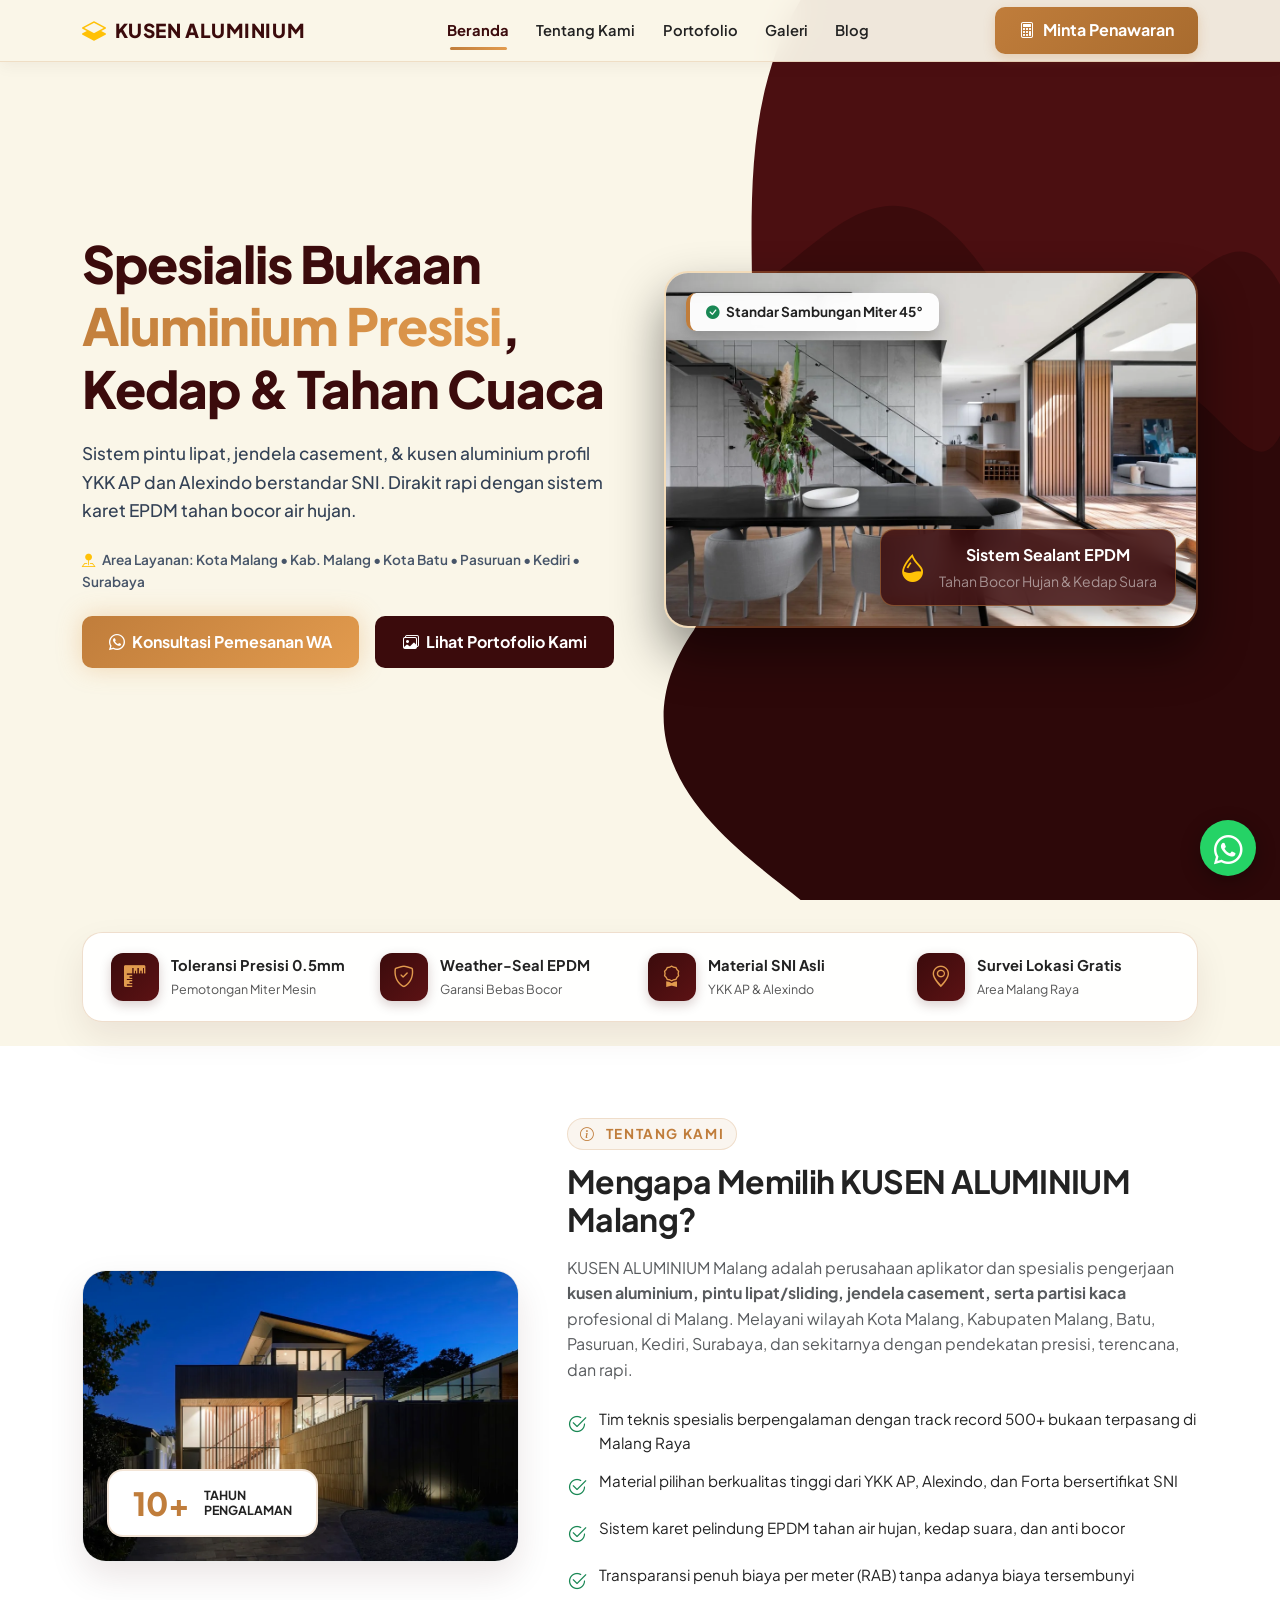
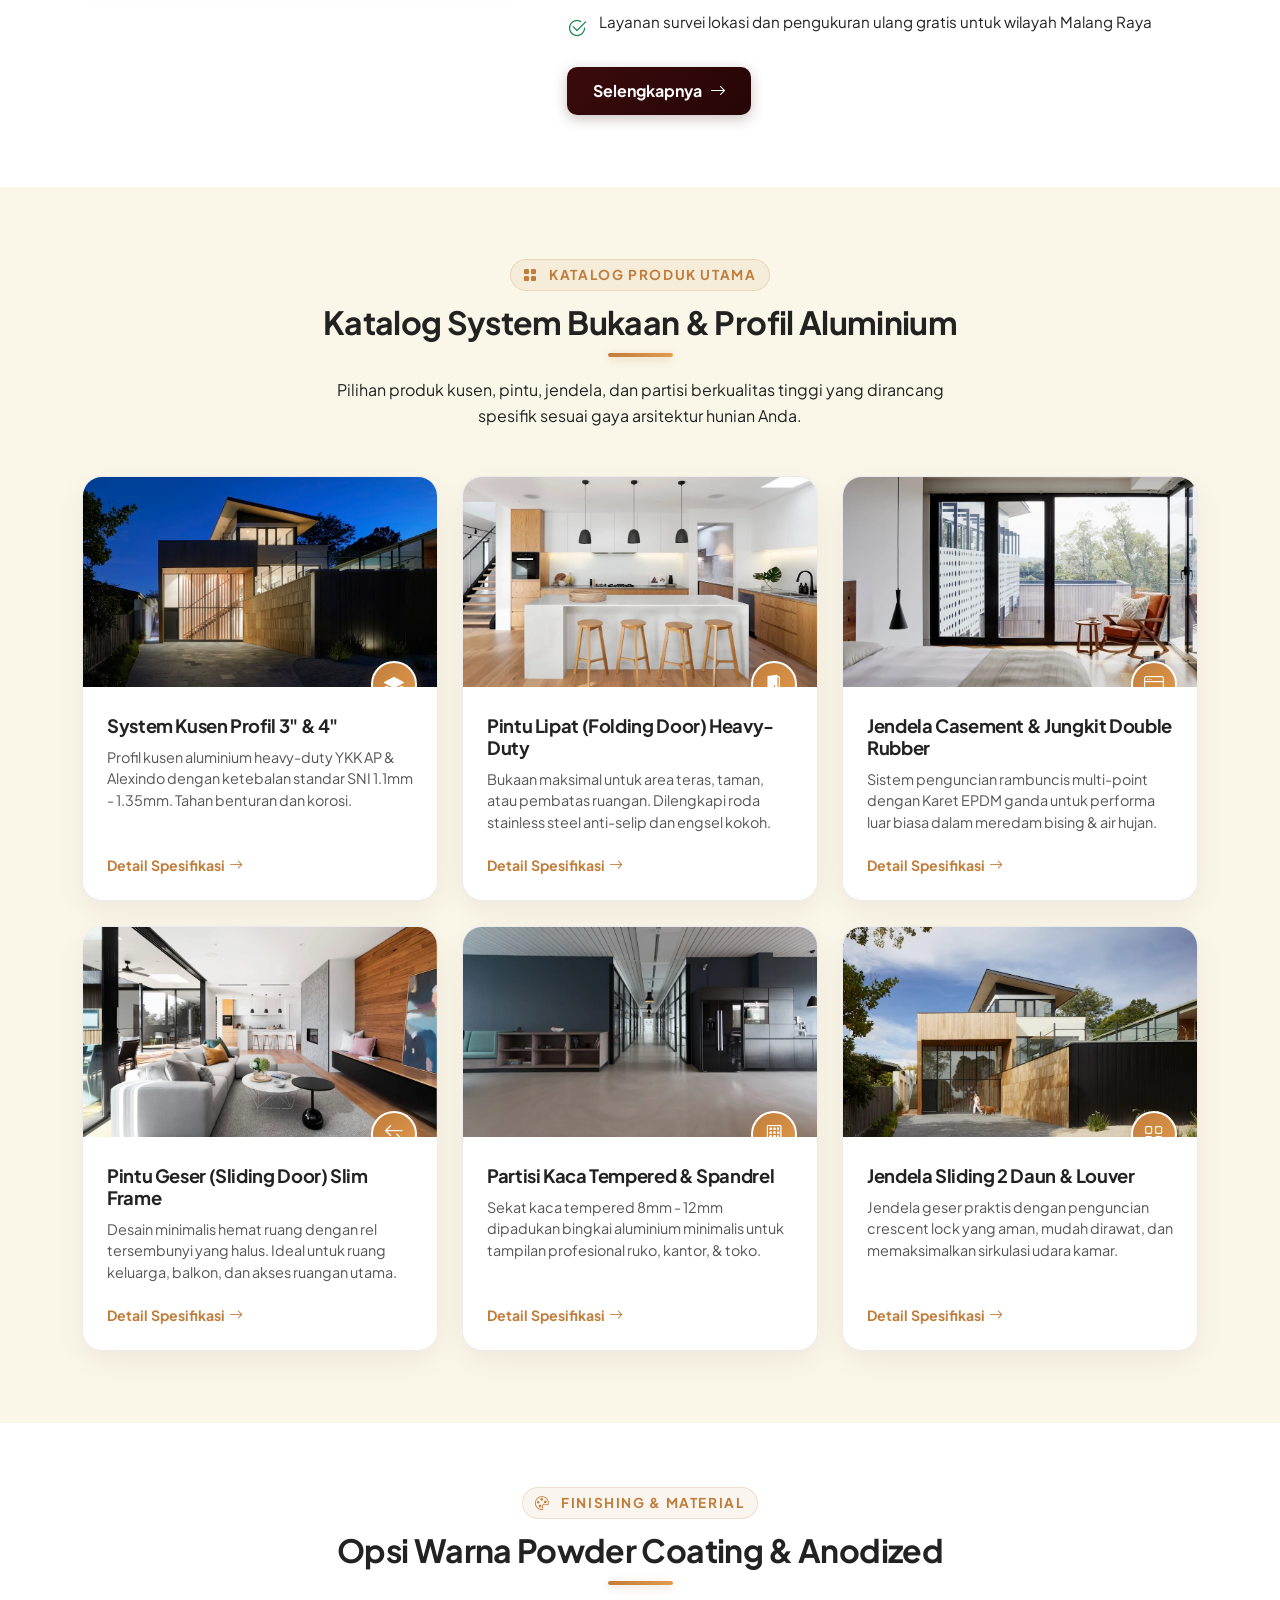
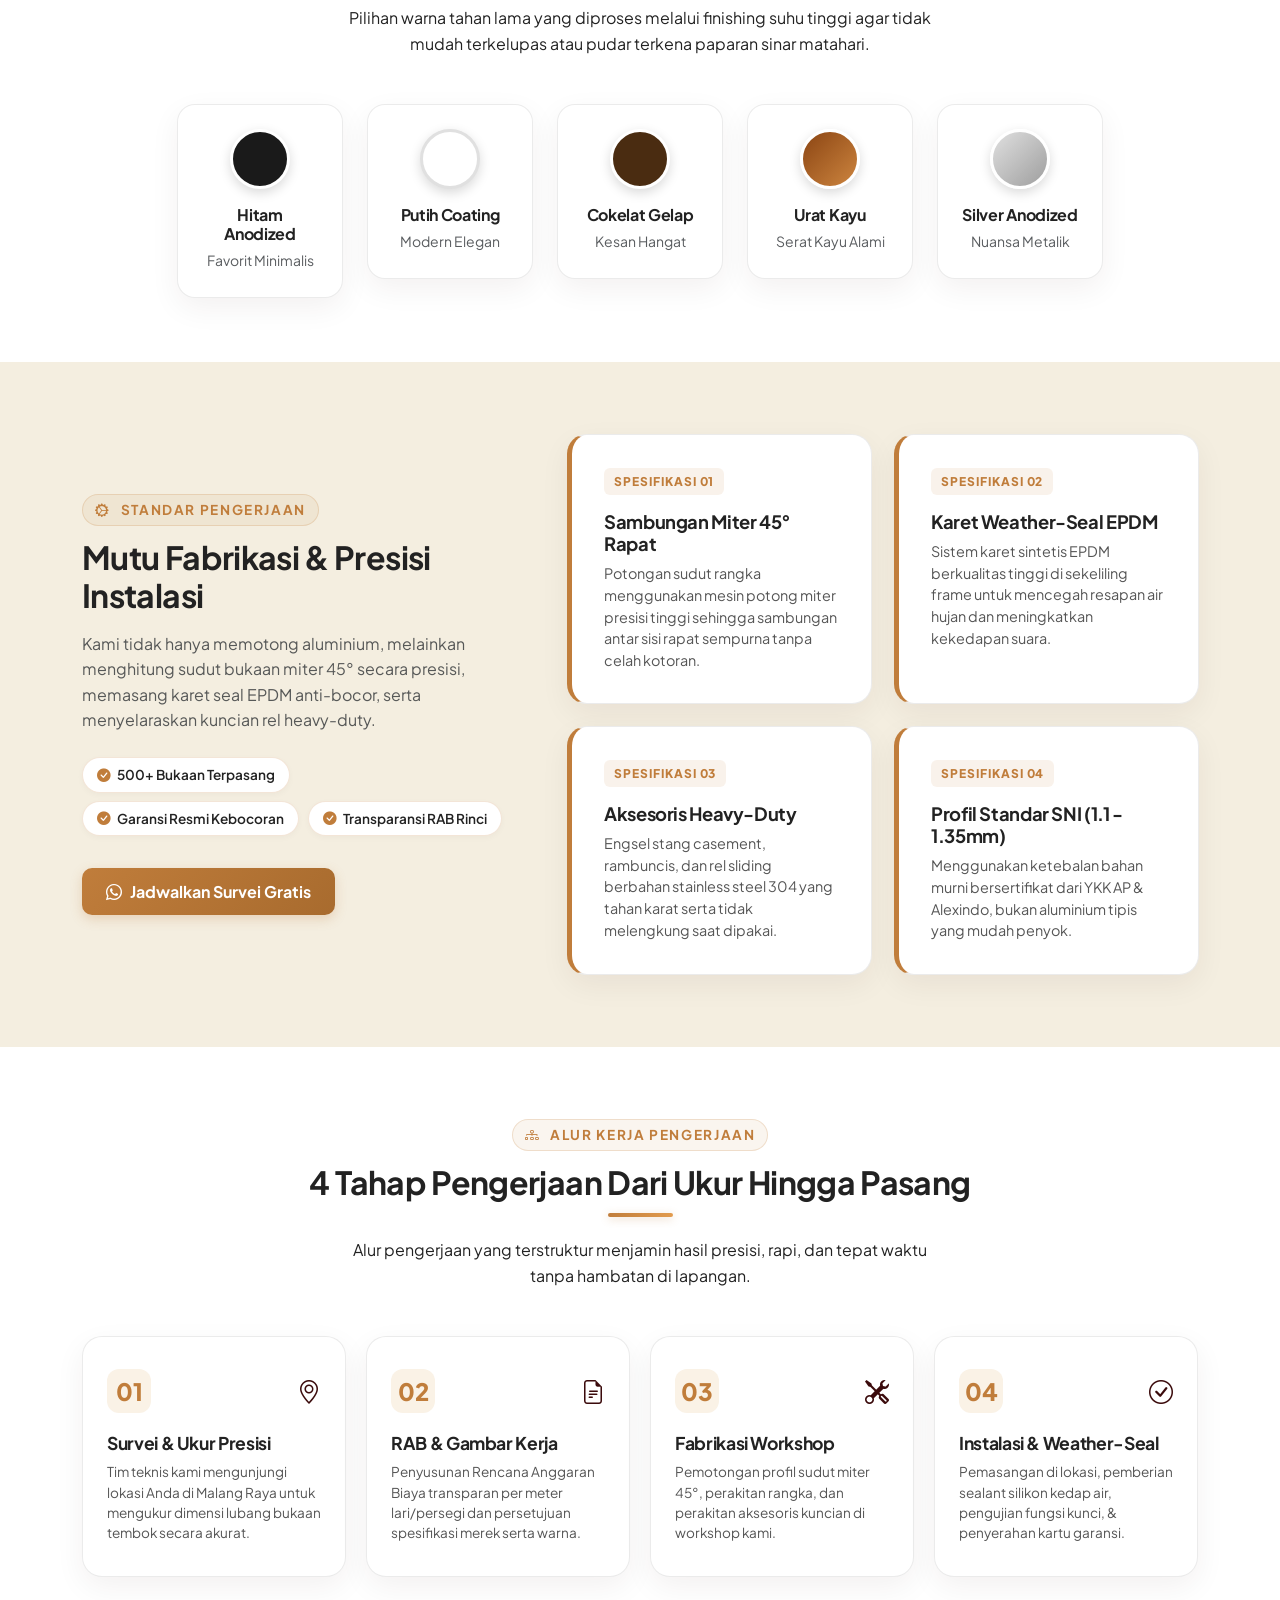
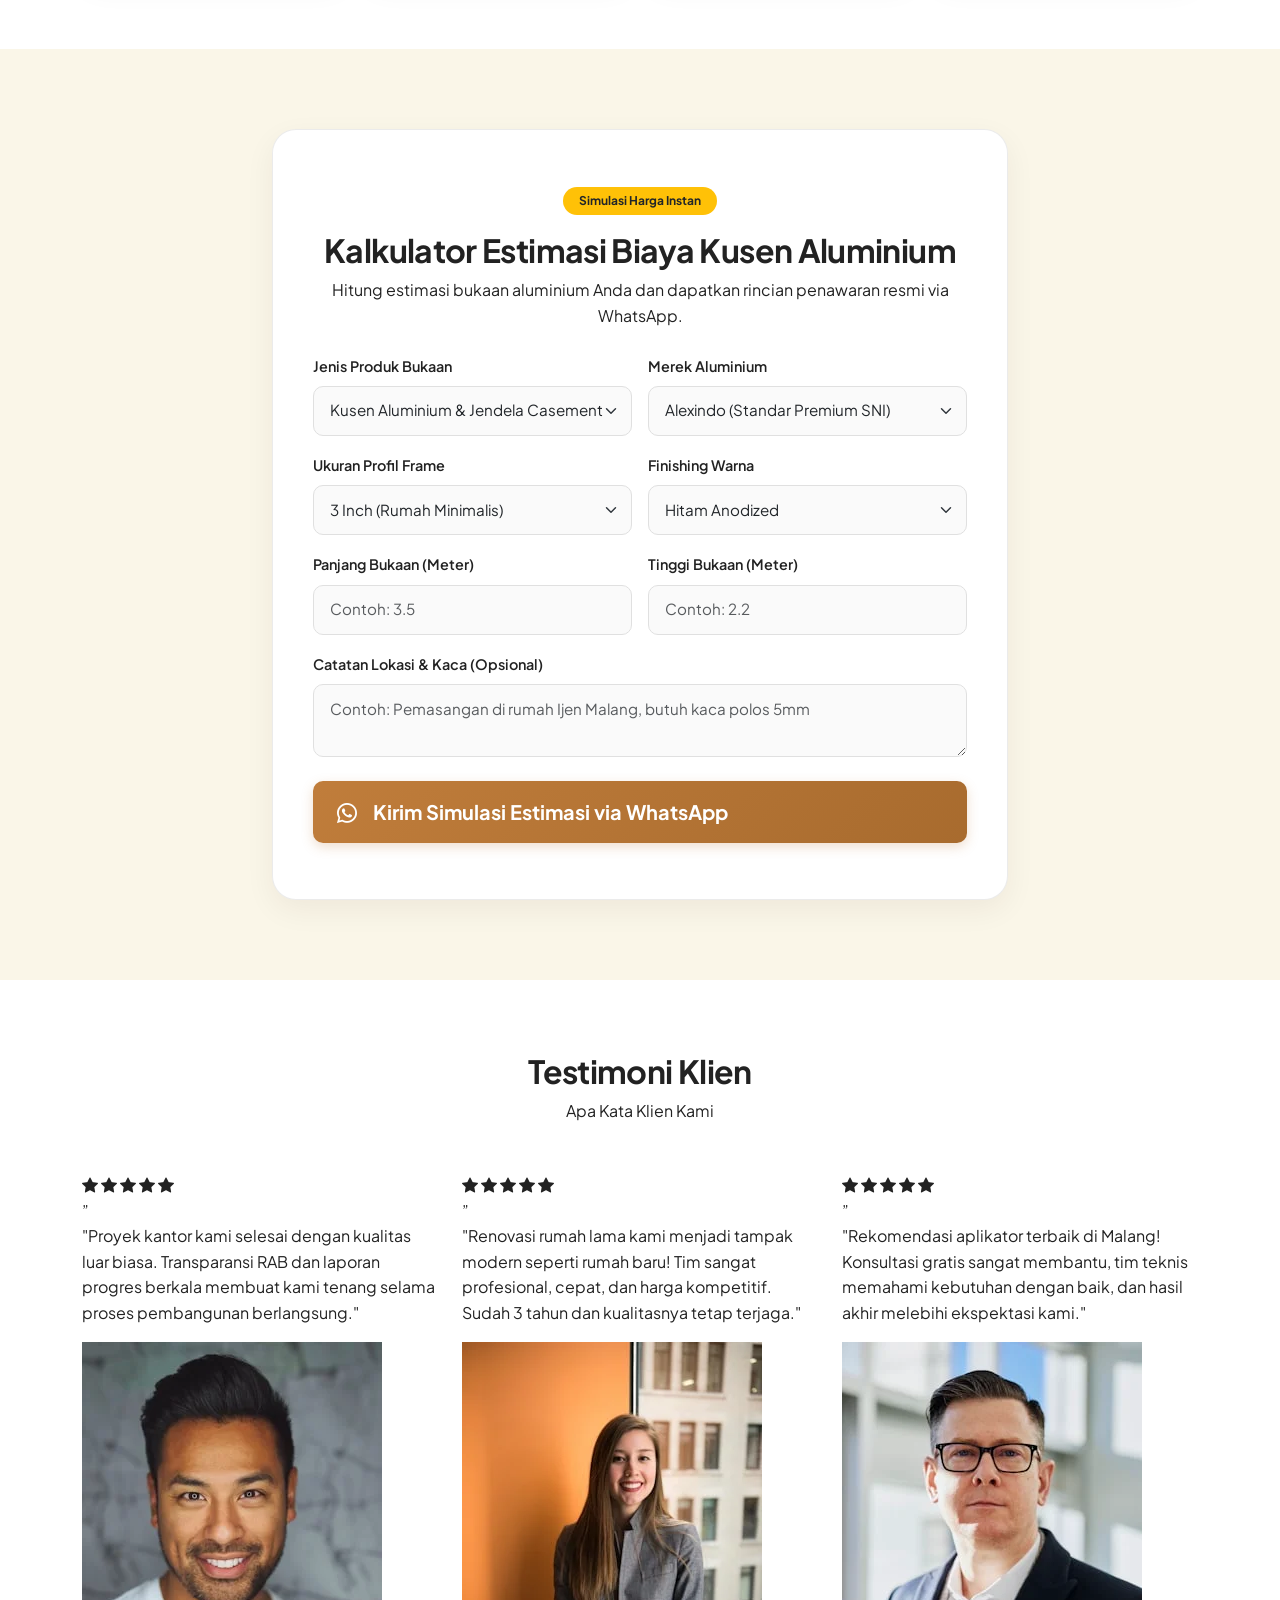
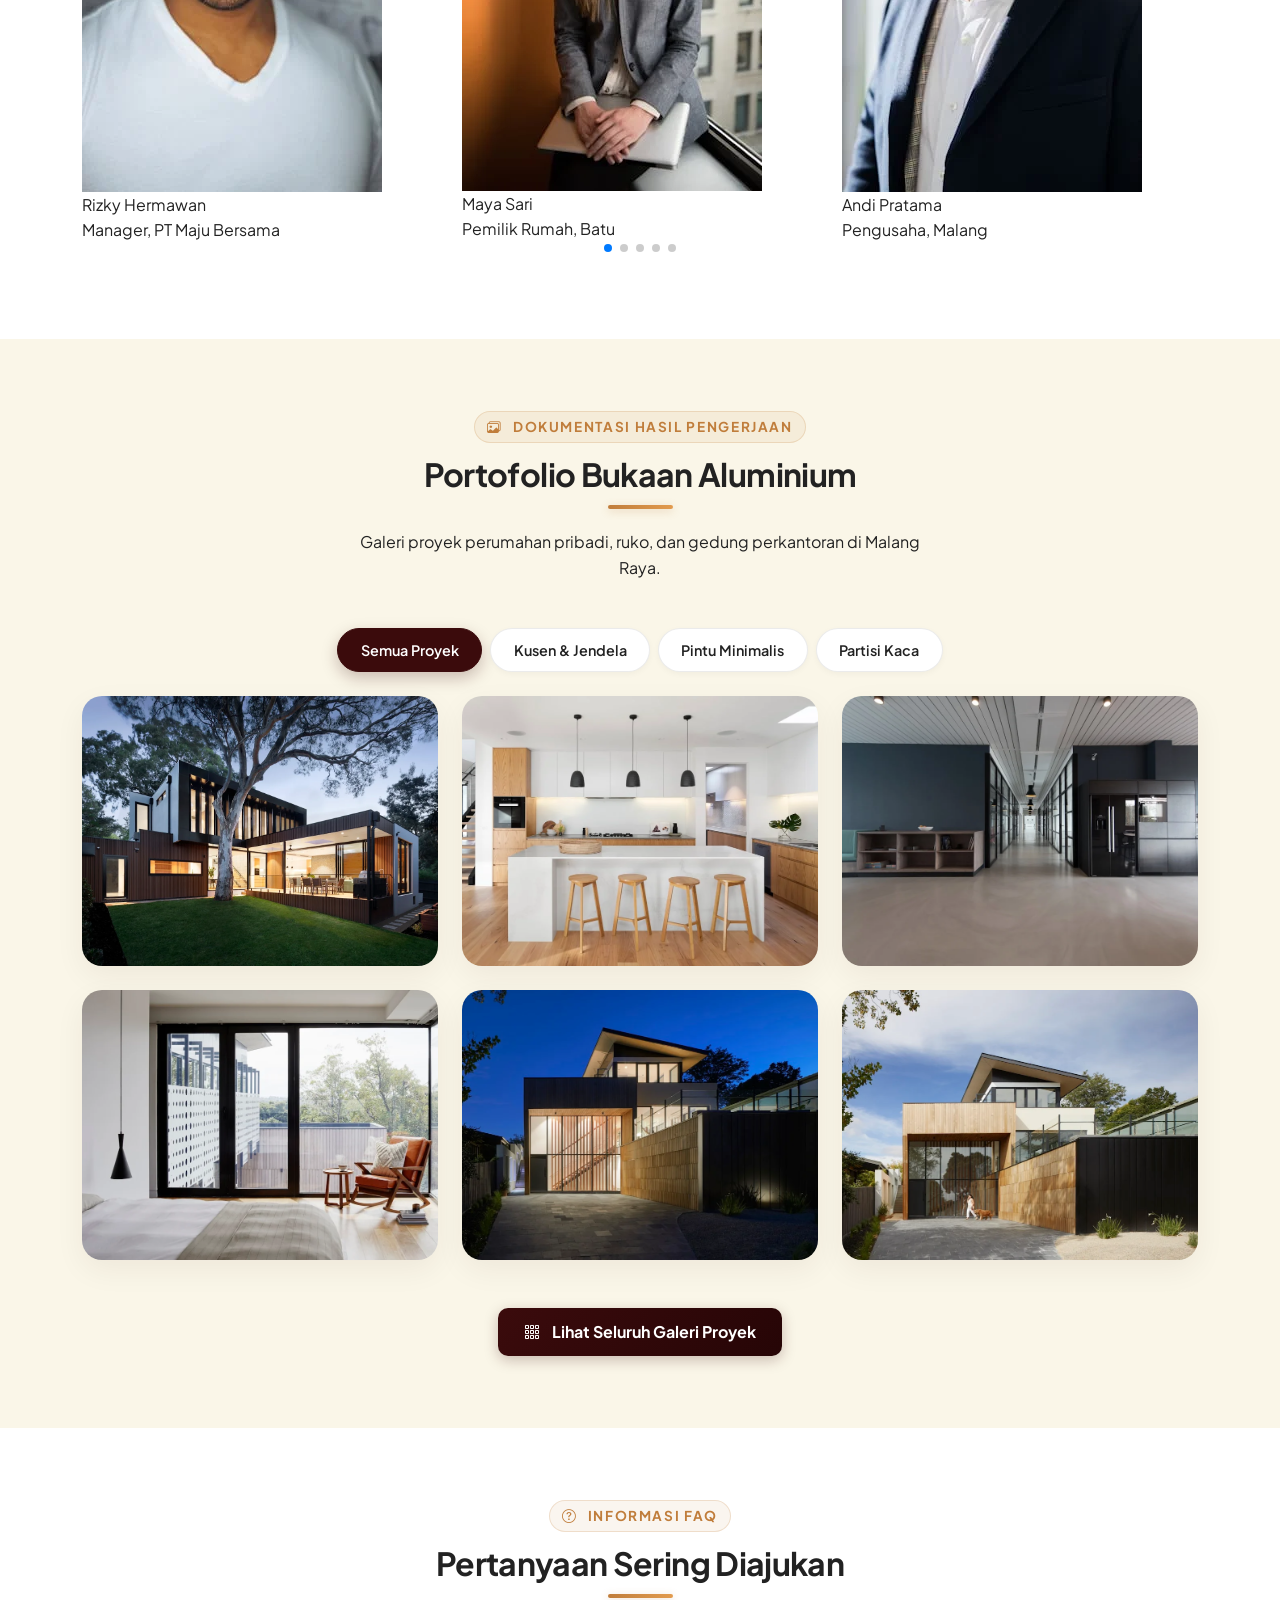
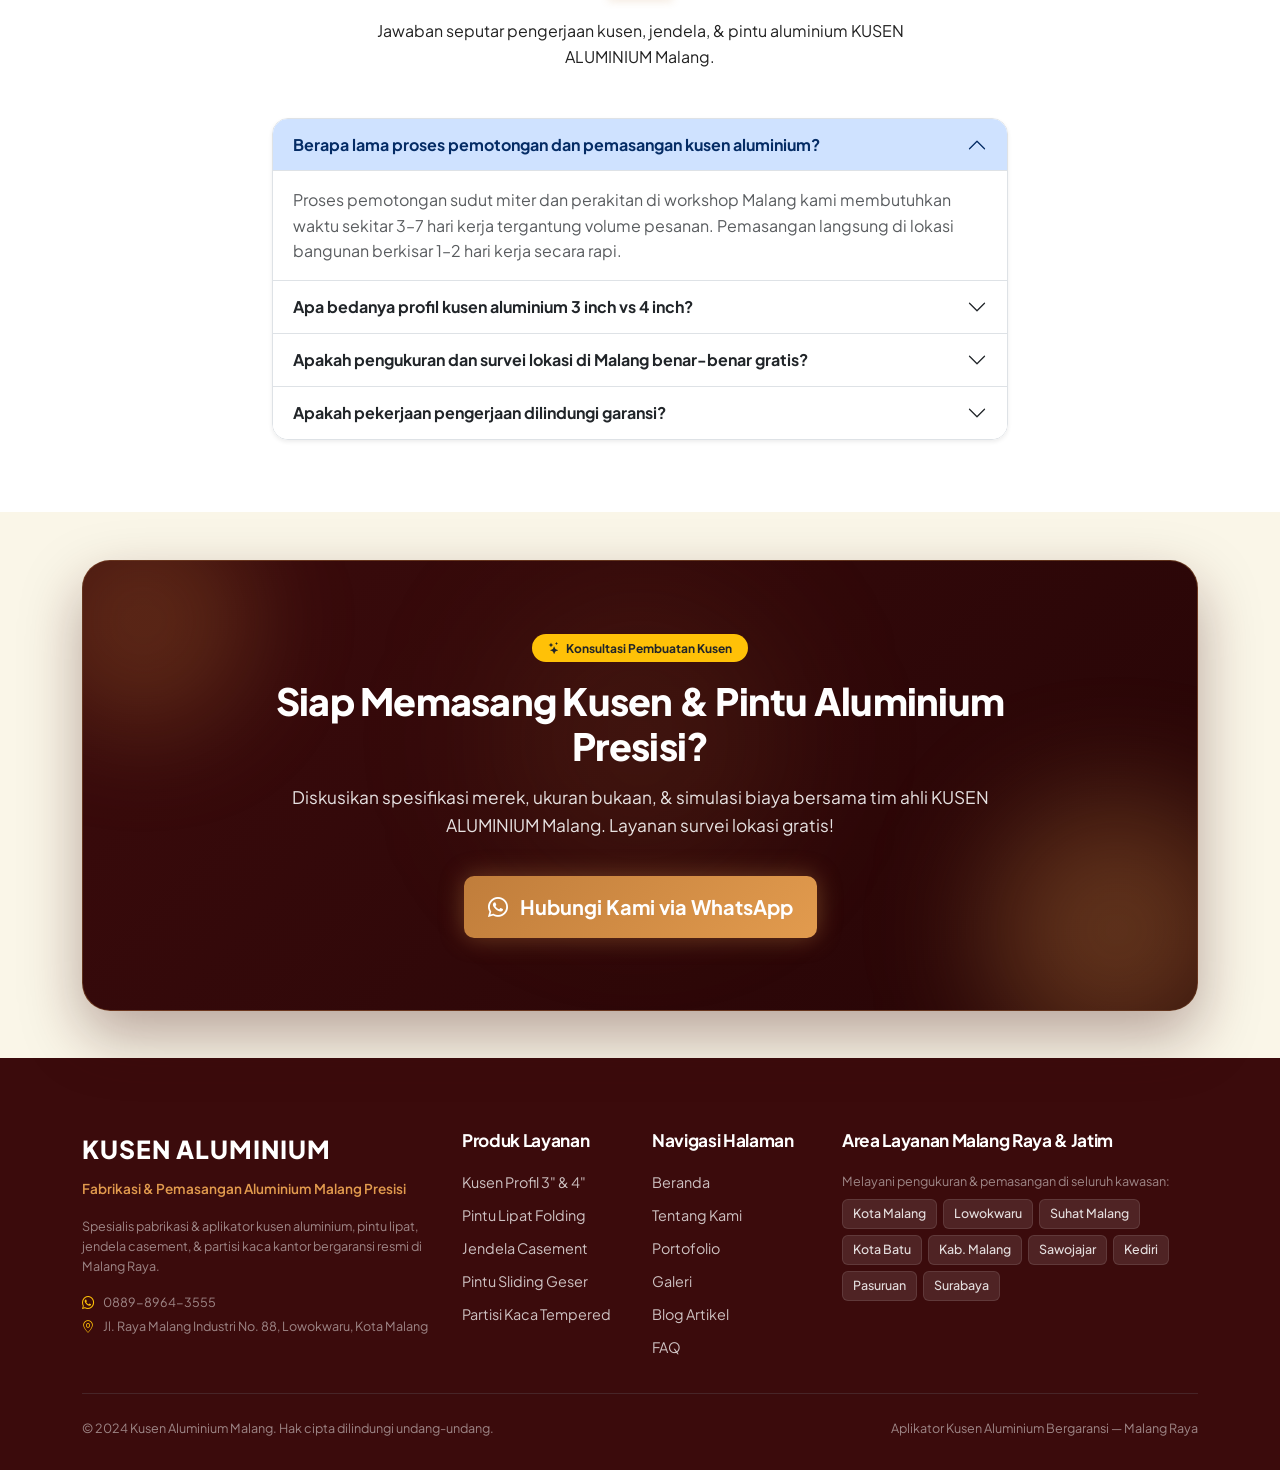
==== commit 7d2d00e7: "update open graph" ====
--- a/index.html
+++ b/index.html
@@ -12,7 +12,7 @@
   <meta name="keywords"
     content="kusen aluminium malang, aplikator aluminium malang, pintu aluminium malang, jendela casement malang, partisi kaca kantor malang, YKK AP Malang, Alexindo Malang">
   <meta name="author" content="KUSEN ALUMINIUM Malang">
-  <link rel="canonical" href="https://kusenaluminium-malang.vercel.app/">
+  <link rel="canonical" href="https://kusenaluminium.web.id/">
 
   <!-- GEO & Local SEO Meta Tags -->
   <meta name="geo.region" content="ID-JI">
@@ -25,7 +25,8 @@
   <meta property="og:title" content="Pabrik & Aplikator Kusen Aluminium Malang | Presisi SNI & Bergaransi">
   <meta property="og:description"
     content="Solusi fabrikasi & instalasi bukaan aluminium presisi tinggi di Malang Raya untuk hunian modern dan proyek komersial. Konsultasi & survei lokasi gratis!">
-  <meta property="og:image" content="assets/img/hero-kusen.svg">
+  <meta property="og:url" content="https://kusenaluminium.web.id/">
+  <meta property="og:image" content="https://kusenaluminium.web.id/assets/img/hero-kusen.webp">
 
   <!-- Google Fonts: Plus Jakarta Sans -->
   <link rel="preconnect" href="https://fonts.googleapis.com">
@@ -49,9 +50,9 @@
     "@context": "https://schema.org",
     "@type": "HomeAndConstructionBusiness",
     "name": "KUSEN ALUMINIUM Malang",
-    "image": "https://kusenaluminium-malang.vercel.app/assets/img/hero-kusen.svg",
-    "@id": "https://kusenaluminium-malang.vercel.app",
-    "url": "https://kusenaluminium-malang.vercel.app",
+    "image": "https://kusenaluminium.web.id/assets/img/hero-kusen.webp",
+    "@id": "https://kusenaluminium.web.id",
+    "url": "https://kusenaluminium.web.id",
     "telephone": "+6288989643555",
     "priceRange": "$$",
     "address": {
@@ -153,7 +154,7 @@
             <!-- Mobile Only Image Showcase (Placed directly under H1, above Subtitle) -->
             <div class="d-lg-none my-4 text-center">
               <div class="hero-image-wrapper hero-split-img-wrapper">
-                <img src="assets/img/hero-3d-breakout.svg" onerror="this.onerror=null; this.src='assets/img/hero-kusen.svg'" alt="Pemasangan Kusen Aluminium &amp; Pintu Sliding Malang" class="img-fluid hero-split-img">
+                <img src="assets/img/hero-3d-breakout.webp" alt="Pemasangan Kusen Aluminium &amp; Pintu Sliding Malang" class="img-fluid hero-split-img">
                 <div class="hero-badge-overlay">
                   <i class="bi bi-check-circle-fill text-success me-1"></i> Standar Sambungan Miter 45°
                 </div>
@@ -181,7 +182,7 @@
           <!-- Right Column: Visual Image Showcase for Desktop (>= 992px) -->
           <div class="col-lg-6 reveal-right ps-lg-4 text-center d-none d-lg-block">
             <div class="hero-image-wrapper hero-split-img-wrapper">
-              <img src="assets/img/hero-3d-breakout.svg" onerror="this.onerror=null; this.src='assets/img/hero-kusen.svg'" alt="Pemasangan Kusen Aluminium &amp; Pintu Sliding Malang" class="img-fluid hero-split-img">
+              <img src="assets/img/hero-3d-breakout.webp" alt="Pemasangan Kusen Aluminium &amp; Pintu Sliding Malang" class="img-fluid hero-split-img">
               
               <div class="hero-badge-overlay">
                 <i class="bi bi-check-circle-fill text-success me-1"></i> Standar Sambungan Miter 45°
@@ -256,7 +257,7 @@
           <!-- Left Column: Workshop Image & Experience Badge -->
           <div class="col-lg-5 reveal-left">
             <div class="about-img-wrap">
-              <img src="assets/img/kusen-ykk.svg" alt="Workshop KUSEN ALUMINIUM Malang" class="img-fluid w-100"
+              <img src="assets/img/kusen-ykk.webp" alt="Workshop KUSEN ALUMINIUM Malang" class="img-fluid w-100"
                 width="500" height="450">
               <div class="about-badge-float">
                 <div class="abyear">10+</div>
@@ -334,7 +335,7 @@
           <div class="col-md-6 col-lg-4 reveal-on-scroll delay-1">
             <article class="service-card">
               <a href="galeri.html" class="service-card-img">
-                <img src="assets/img/kusen-ykk.svg" alt="Profil Kusen Aluminium YKK AP & Alexindo" loading="lazy">
+                <img src="assets/img/kusen-ykk.webp" alt="Profil Kusen Aluminium YKK AP & Alexindo" loading="lazy">
                 <div class="service-icon-badge"><i class="bi bi-layers-fill"></i></div>
               </a>
               <div class="service-card-body">
@@ -350,7 +351,7 @@
           <div class="col-md-6 col-lg-4 reveal-on-scroll delay-2">
             <article class="service-card">
               <a href="galeri.html" class="service-card-img">
-                <img src="assets/img/pintu-lipat.svg" alt="Pintu Lipat Folding Door Aluminium" loading="lazy">
+                <img src="assets/img/pintu-lipat.webp" alt="Pintu Lipat Folding Door Aluminium" loading="lazy">
                 <div class="service-icon-badge"><i class="bi bi-door-open-fill"></i></div>
               </a>
               <div class="service-card-body">
@@ -366,7 +367,7 @@
           <div class="col-md-6 col-lg-4 reveal-on-scroll delay-3">
             <article class="service-card">
               <a href="galeri.html" class="service-card-img">
-                <img src="assets/img/jendela-casement.svg" alt="Jendela Casement Rubber EPDM" loading="lazy">
+                <img src="assets/img/jendela-casement.webp" alt="Jendela Casement Rubber EPDM" loading="lazy">
                 <div class="service-icon-badge"><i class="bi bi-window"></i></div>
               </a>
               <div class="service-card-body">
@@ -383,7 +384,7 @@
           <div class="col-md-6 col-lg-4 reveal-on-scroll delay-4">
             <article class="service-card">
               <a href="galeri.html" class="service-card-img">
-                <img src="assets/img/pintu-sliding.svg" alt="Pintu Geser Sliding Door Minimalis" loading="lazy">
+                <img src="assets/img/pintu-sliding.webp" alt="Pintu Geser Sliding Door Minimalis" loading="lazy">
                 <div class="service-icon-badge"><i class="bi bi-arrow-left-right"></i></div>
               </a>
               <div class="service-card-body">
@@ -399,7 +400,7 @@
           <div class="col-md-6 col-lg-4 reveal-on-scroll delay-5">
             <article class="service-card">
               <a href="galeri.html" class="service-card-img">
-                <img src="assets/img/partisi-kaca.svg" alt="Partisi Kaca Tempered Kantor Malang" loading="lazy">
+                <img src="assets/img/partisi-kaca.webp" alt="Partisi Kaca Tempered Kantor Malang" loading="lazy">
                 <div class="service-icon-badge"><i class="bi bi-building"></i></div>
               </a>
               <div class="service-card-body">
@@ -415,7 +416,7 @@
           <div class="col-md-6 col-lg-4 reveal-on-scroll delay-6">
             <article class="service-card">
               <a href="galeri.html" class="service-card-img">
-                <img src="assets/img/jendela-sliding.svg" alt="Jendela Sliding 2 Daun Malang" loading="lazy">
+                <img src="assets/img/jendela-sliding.webp" alt="Jendela Sliding 2 Daun Malang" loading="lazy">
                 <div class="service-icon-badge"><i class="bi bi-grid"></i></div>
               </a>
               <div class="service-card-body">
@@ -750,7 +751,7 @@
                   membuat kami tenang selama proses pembangunan berlangsung."
                 </p>
                 <div class="testimonial-author-row">
-                  <img src="assets/img/avatar-1.svg" alt="Rizky Hermawan" class="testimonial-author-avatar">
+                  <img src="assets/img/avatar-1.webp" alt="Rizky Hermawan" class="testimonial-author-avatar">
                   <div>
                     <div class="testimonial-author-name">Rizky Hermawan</div>
                     <div class="testimonial-author-role">Manager, PT Maju Bersama</div>
@@ -777,7 +778,7 @@
                   harga kompetitif. Sudah 3 tahun dan kualitasnya tetap terjaga."
                 </p>
                 <div class="testimonial-author-row">
-                  <img src="assets/img/avatar-2.svg" alt="Maya Sari" class="testimonial-author-avatar">
+                  <img src="assets/img/avatar-2.webp" alt="Maya Sari" class="testimonial-author-avatar">
                   <div>
                     <div class="testimonial-author-name">Maya Sari</div>
                     <div class="testimonial-author-role">Pemilik Rumah, Batu</div>
@@ -804,7 +805,7 @@
                   kebutuhan dengan baik, dan hasil akhir melebihi ekspektasi kami."
                 </p>
                 <div class="testimonial-author-row">
-                  <img src="assets/img/avatar-3.svg" alt="Andi Pratama" class="testimonial-author-avatar">
+                  <img src="assets/img/avatar-3.webp" alt="Andi Pratama" class="testimonial-author-avatar">
                   <div>
                     <div class="testimonial-author-name">Andi Pratama</div>
                     <div class="testimonial-author-role">Pengusaha, Malang</div>
@@ -831,7 +832,7 @@
                   benar-benar kedap dari hawa dingin luar."
                 </p>
                 <div class="testimonial-author-row">
-                  <img src="assets/img/avatar-1.svg" alt="Ir. Hendra Gunawan" class="testimonial-author-avatar">
+                  <img src="assets/img/avatar-1.webp" alt="Ir. Hendra Gunawan" class="testimonial-author-avatar">
                   <div>
                     <div class="testimonial-author-name">Ir. Hendra Gunawan</div>
                     <div class="testimonial-author-role">Pemilik Villa, Kota Batu</div>
@@ -858,7 +859,7 @@
                   deras dan bising berkurang drastis."
                 </p>
                 <div class="testimonial-author-row">
-                  <img src="assets/img/avatar-2.svg" alt="dr. Sylvia Anggraeni" class="testimonial-author-avatar">
+                  <img src="assets/img/avatar-2.webp" alt="dr. Sylvia Anggraeni" class="testimonial-author-avatar">
                   <div>
                     <div class="testimonial-author-name">dr. Sylvia Anggraeni</div>
                     <div class="testimonial-author-role">Lowokwaru, Kota Malang</div>
@@ -903,7 +904,7 @@
 
           <div class="col-md-6 col-lg-4 product-item-col reveal-on-scroll delay-1" data-category="pintu">
             <div class="portfolio-item">
-              <img src="assets/img/hero-kusen.svg" alt="Pintu Sliding Glass Minimalis Malang">
+              <img src="assets/img/hero-kusen.webp" alt="Pintu Sliding Glass Minimalis Malang">
               <div class="portfolio-overlay">
                 <div>
                   <p class="portfolio-overlay-title">Pintu Sliding Glass Minimalis</p>
@@ -915,7 +916,7 @@
 
           <div class="col-md-6 col-lg-4 product-item-col reveal-on-scroll delay-2" data-category="pintu">
             <div class="portfolio-item">
-              <img src="assets/img/pintu-lipat.svg" alt="Pintu Lipat Folding Door Malang">
+              <img src="assets/img/pintu-lipat.webp" alt="Pintu Lipat Folding Door Malang">
               <div class="portfolio-overlay">
                 <div>
                   <p class="portfolio-overlay-title">Pintu Lipat Folding Door Villa</p>
@@ -927,7 +928,7 @@
 
           <div class="col-md-6 col-lg-4 product-item-col reveal-on-scroll delay-3" data-category="partisi">
             <div class="portfolio-item">
-              <img src="assets/img/partisi-kaca.svg" alt="Partisi Kaca Tempered Kantor Malang">
+              <img src="assets/img/partisi-kaca.webp" alt="Partisi Kaca Tempered Kantor Malang">
               <div class="portfolio-overlay">
                 <div>
                   <p class="portfolio-overlay-title">Partisi Kaca Ruang Rapat Kantor</p>
@@ -939,7 +940,7 @@
 
           <div class="col-md-6 col-lg-4 product-item-col reveal-on-scroll delay-4" data-category="jendela">
             <div class="portfolio-item">
-              <img src="assets/img/jendela-casement.svg" alt="Jendela Casement YKK AP Malang">
+              <img src="assets/img/jendela-casement.webp" alt="Jendela Casement YKK AP Malang">
               <div class="portfolio-overlay">
                 <div>
                   <p class="portfolio-overlay-title">Jendela Casement YKK AP 4"</p>
@@ -951,7 +952,7 @@
 
           <div class="col-md-6 col-lg-4 product-item-col reveal-on-scroll delay-5" data-category="kusen">
             <div class="portfolio-item">
-              <img src="assets/img/kusen-ykk.svg" alt="Kusen Aluminium White Coating Malang">
+              <img src="assets/img/kusen-ykk.webp" alt="Kusen Aluminium White Coating Malang">
               <div class="portfolio-overlay">
                 <div>
                   <p class="portfolio-overlay-title">Kusen Aluminium White Coating</p>
@@ -963,7 +964,7 @@
 
           <div class="col-md-6 col-lg-4 product-item-col reveal-on-scroll delay-6" data-category="jendela">
             <div class="portfolio-item">
-              <img src="assets/img/jendela-sliding.svg" alt="Jendela Sliding 2 Daun Malang">
+              <img src="assets/img/jendela-sliding.webp" alt="Jendela Sliding 2 Daun Malang">
               <div class="portfolio-overlay">
                 <div>
                   <p class="portfolio-overlay-title">Jendela Sliding 2 Daun Minimalis</p>
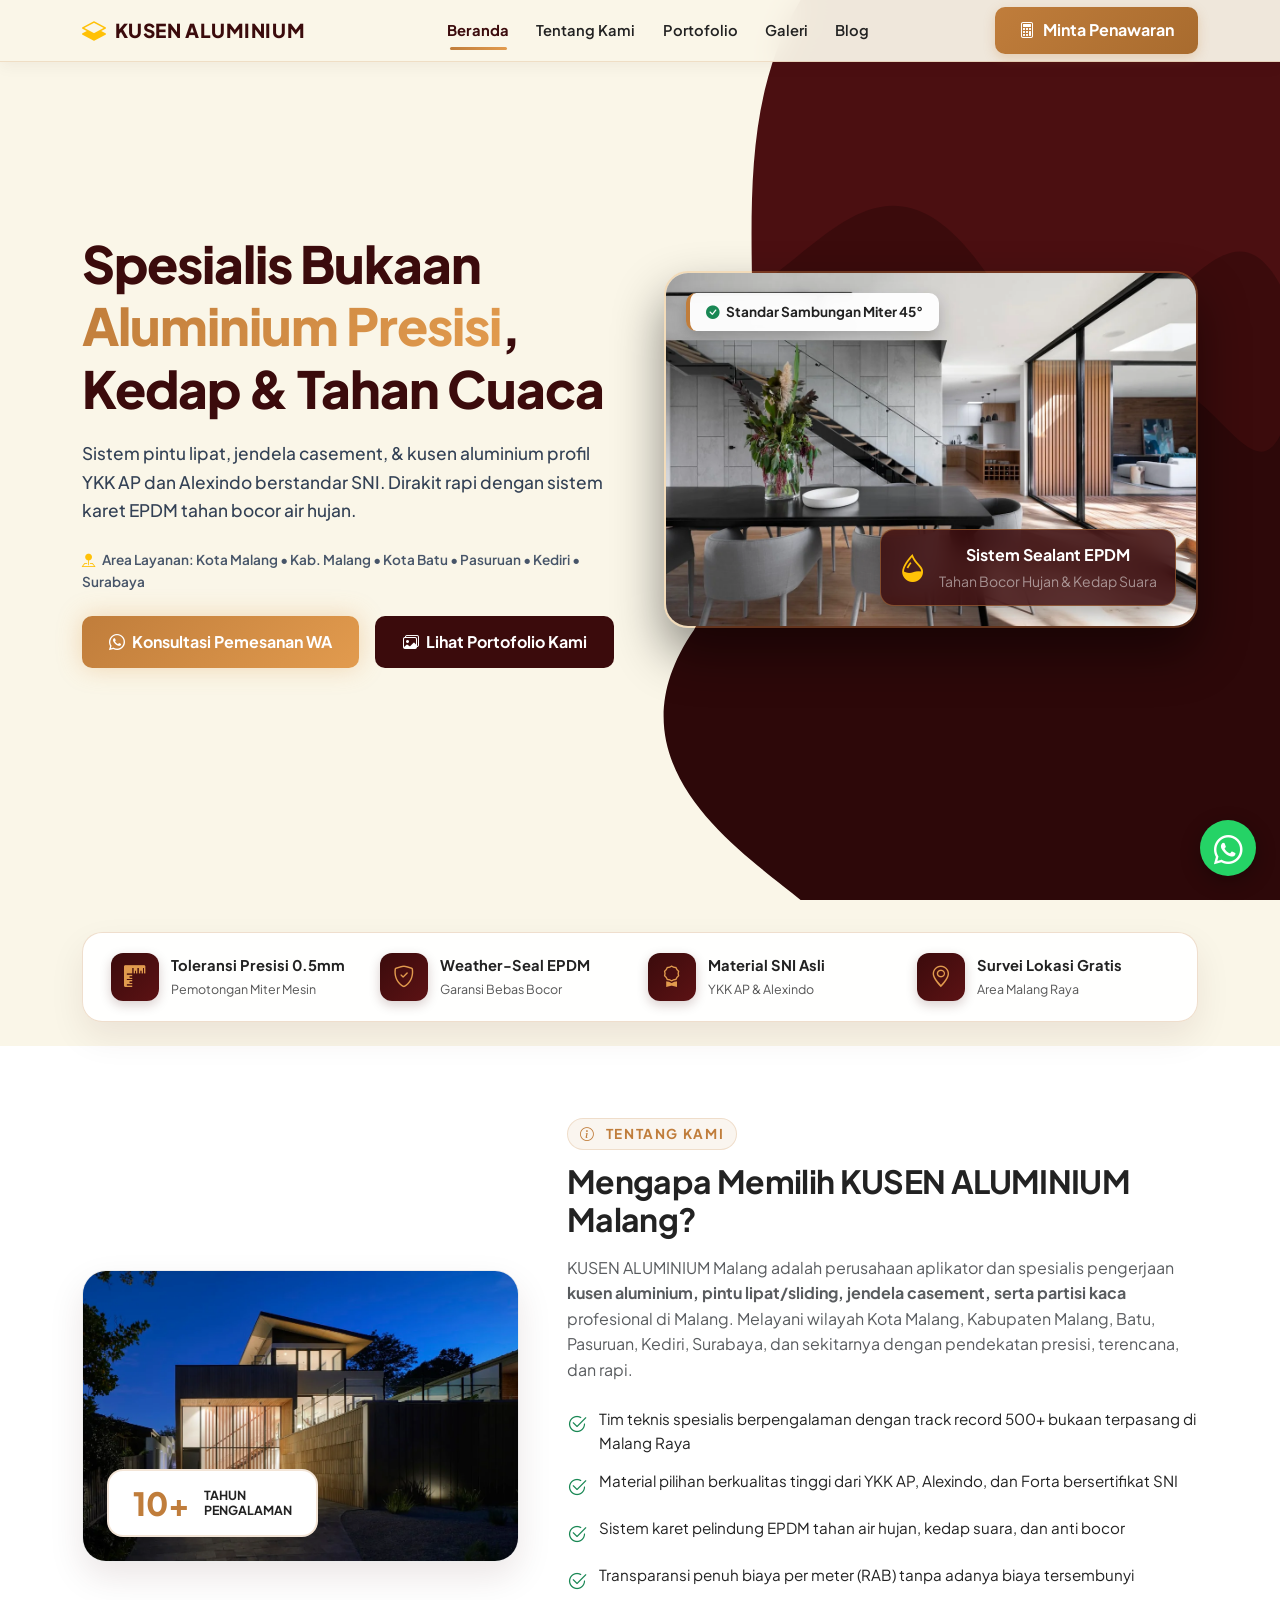
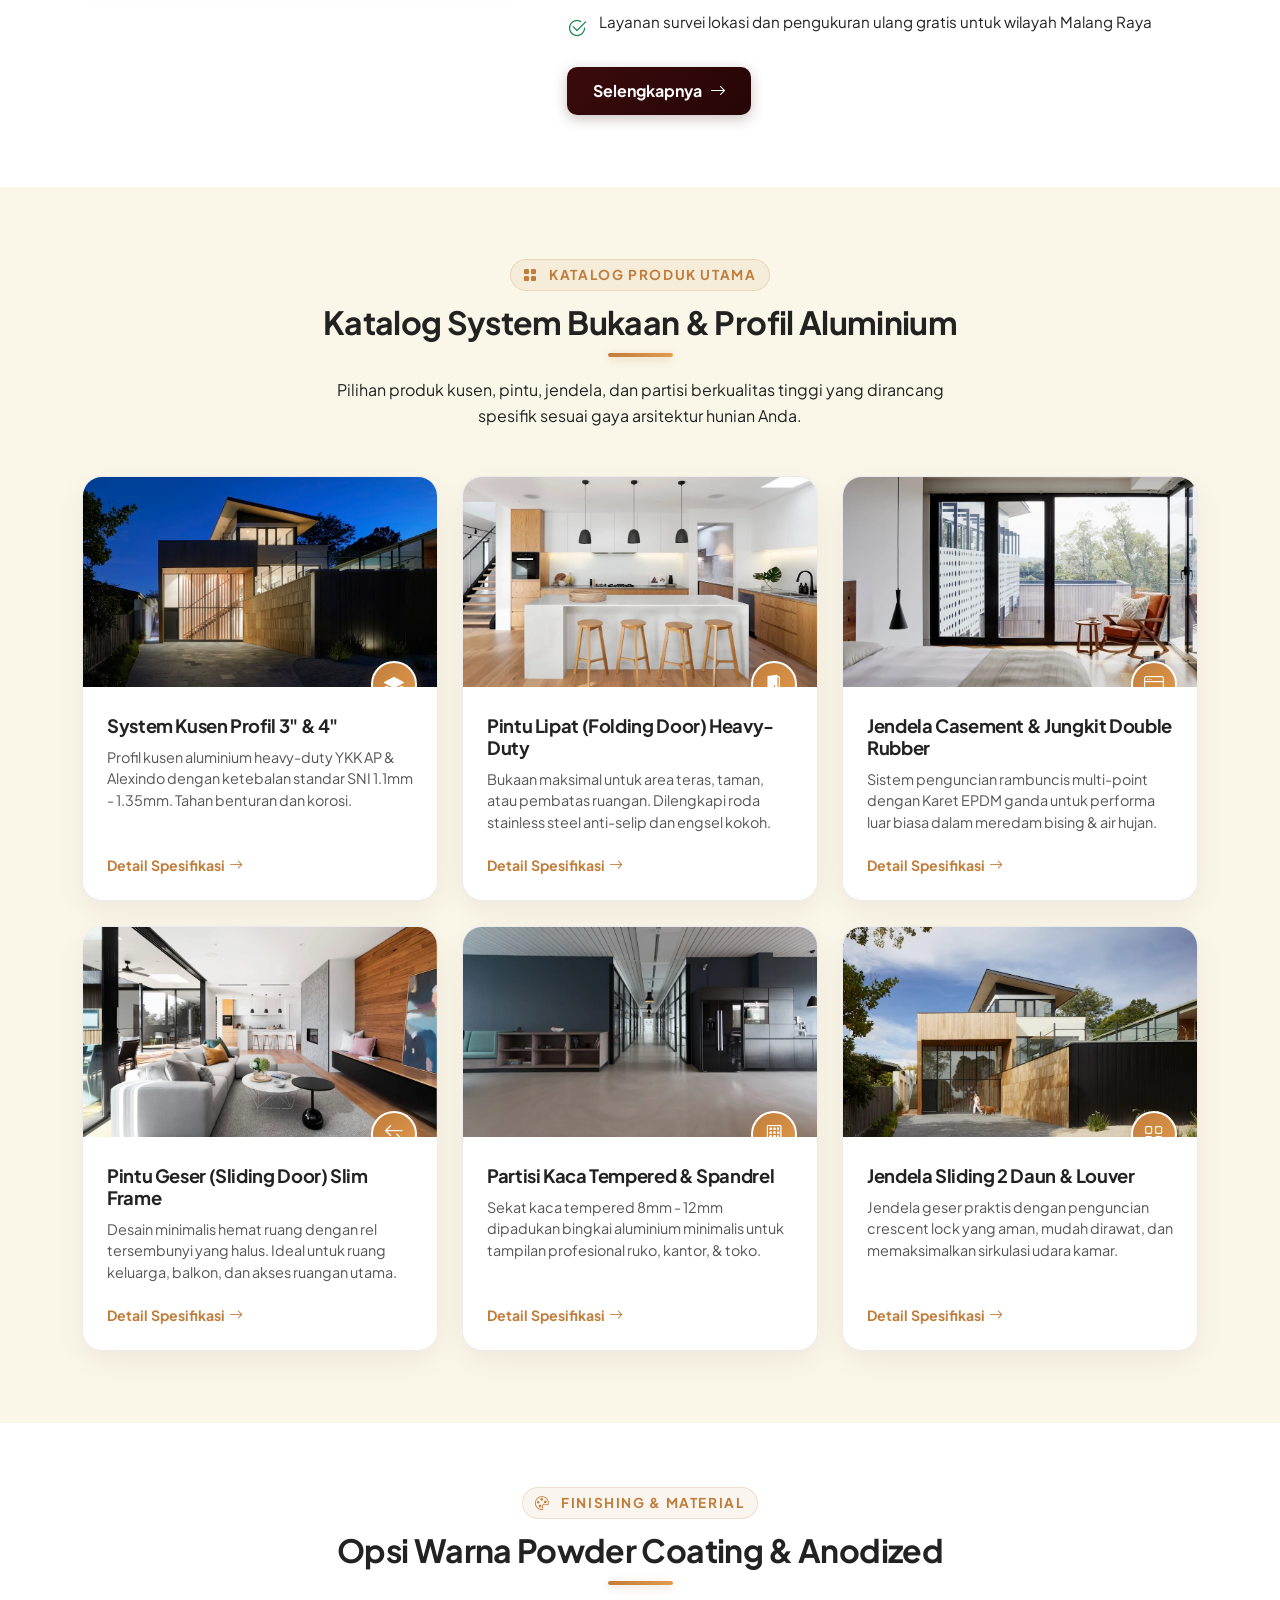
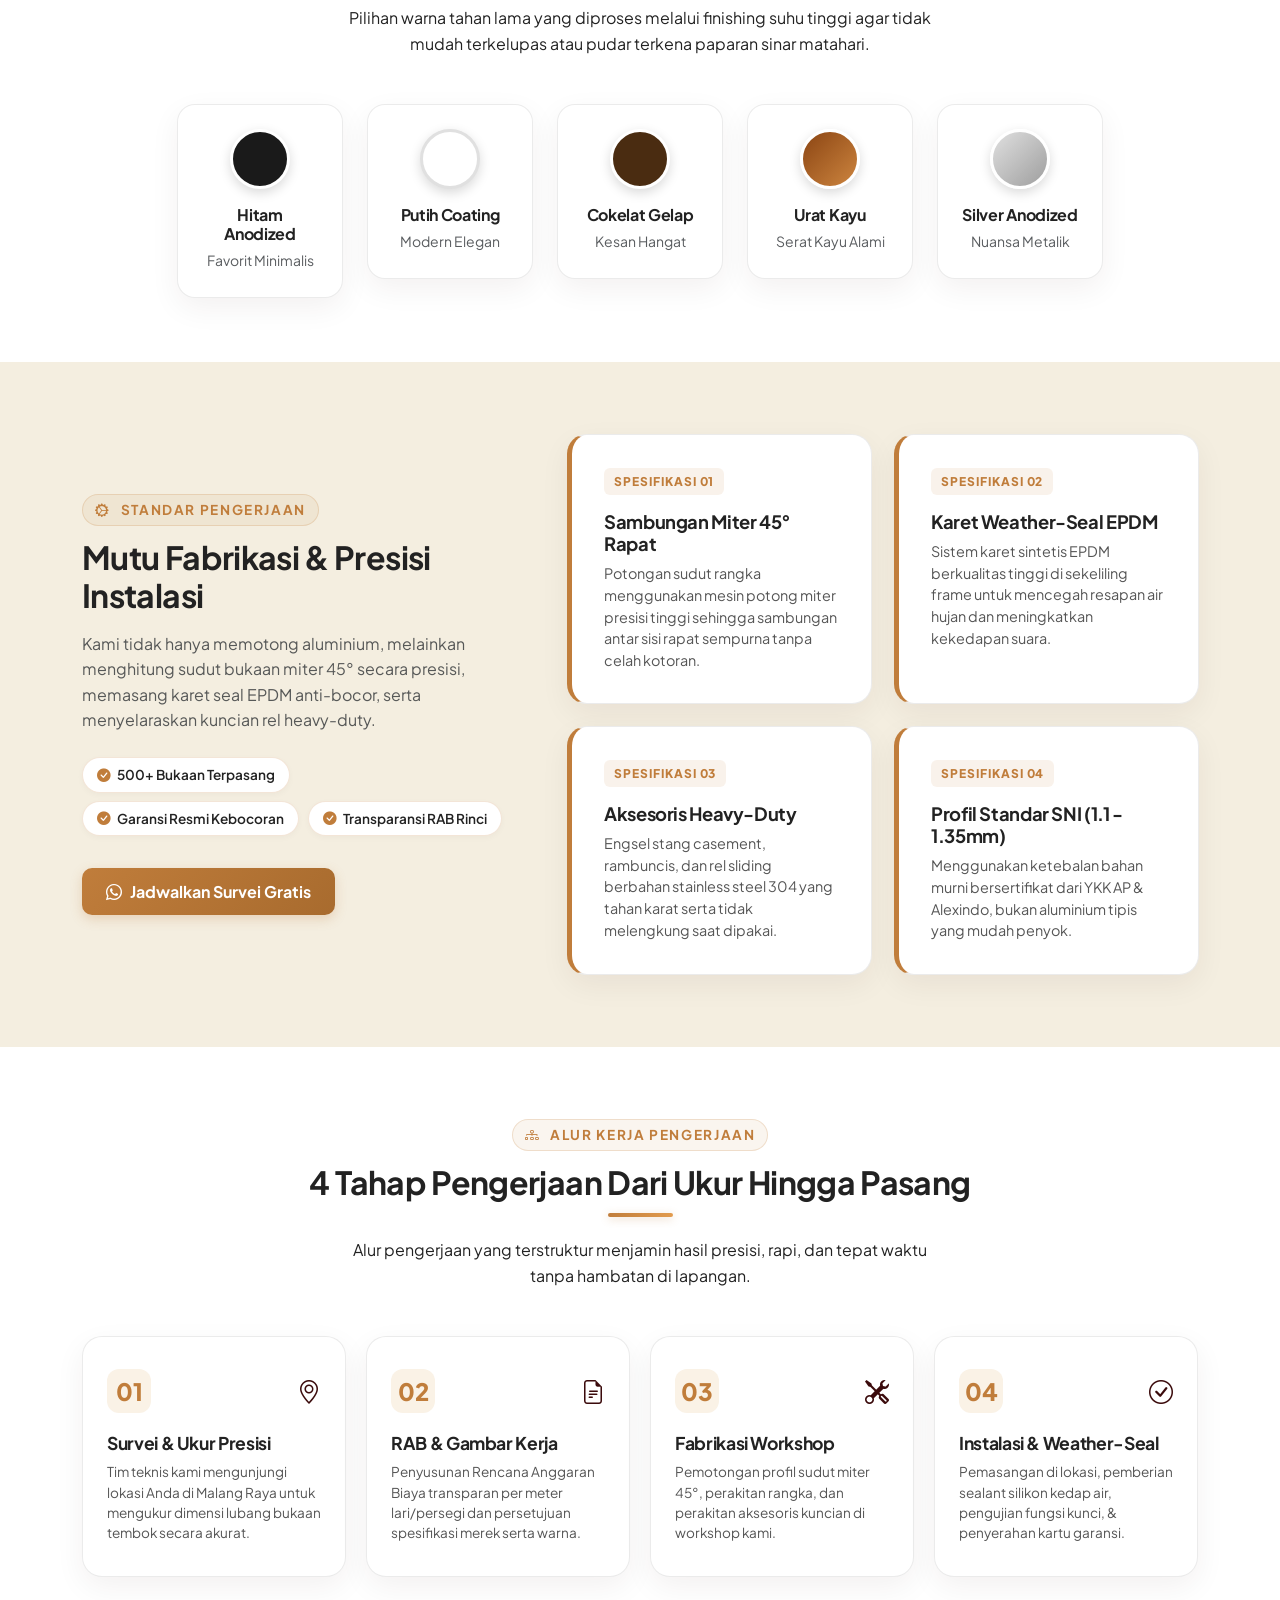
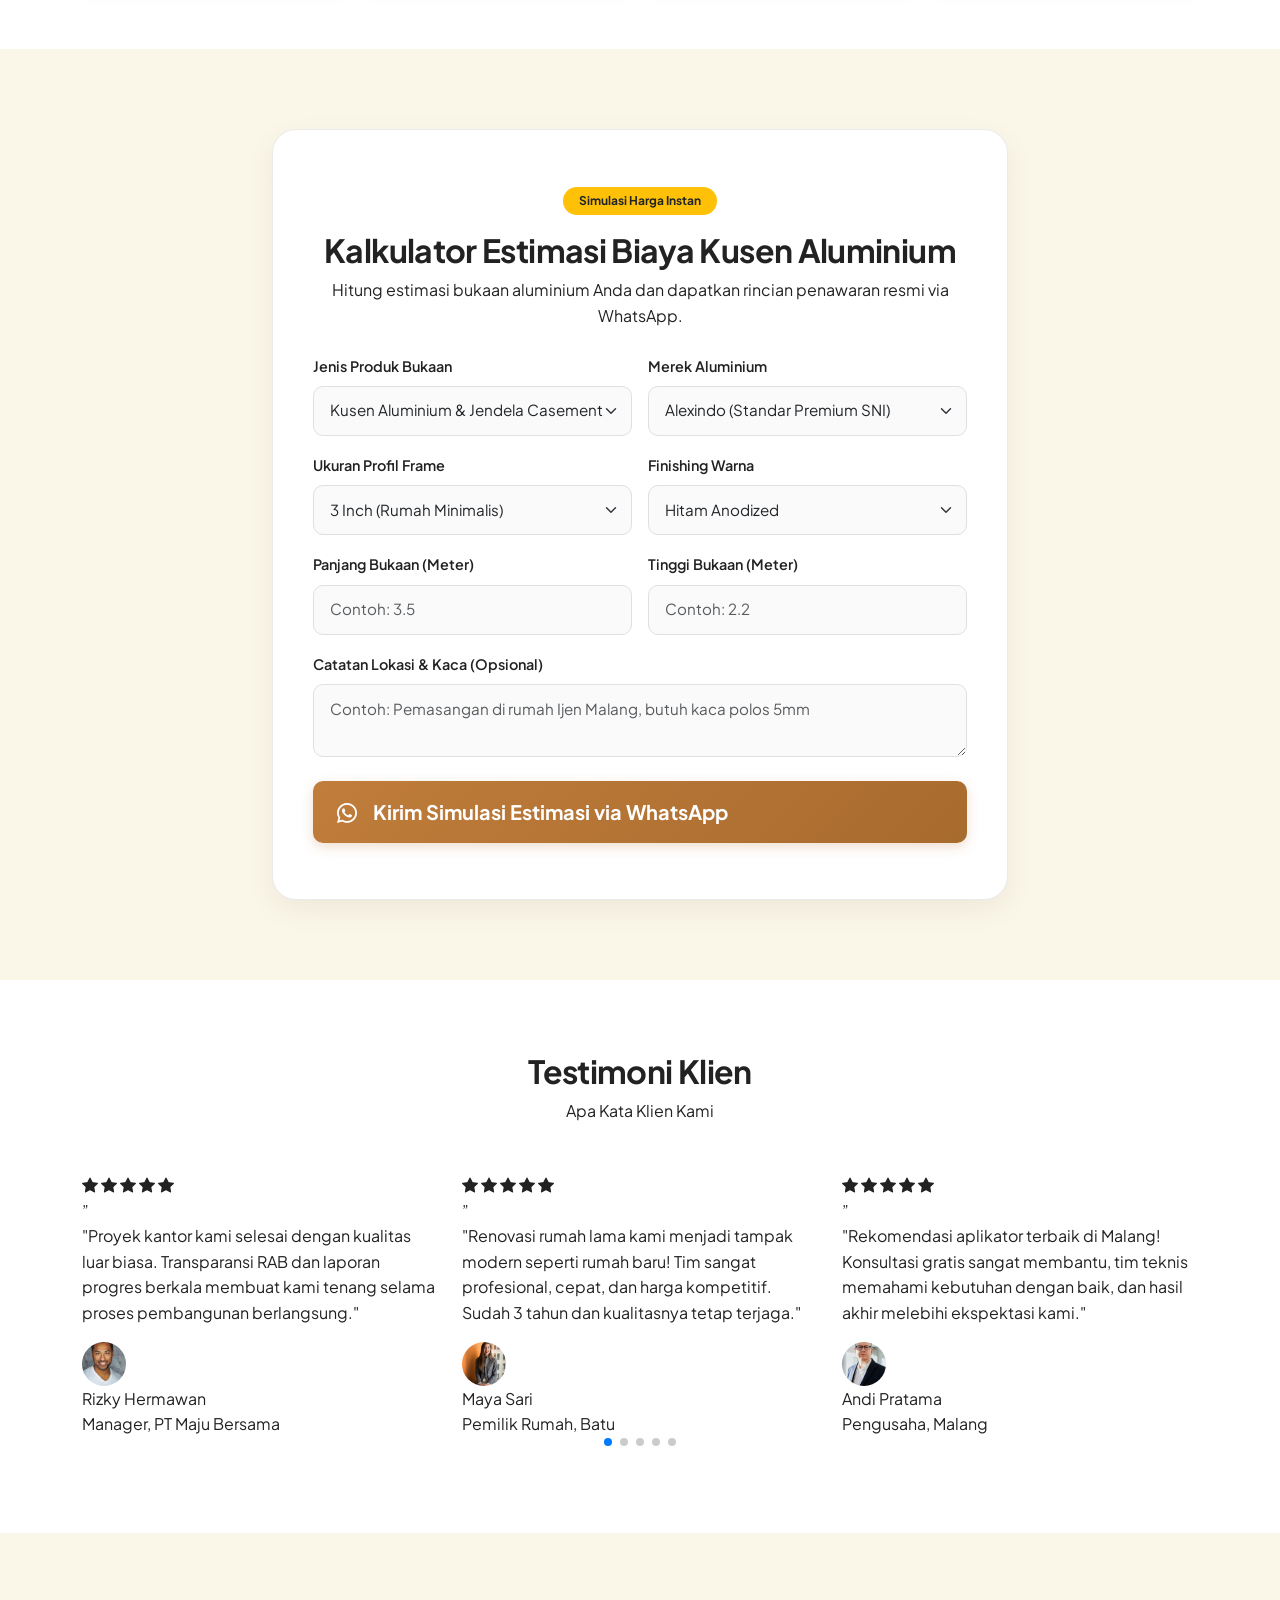
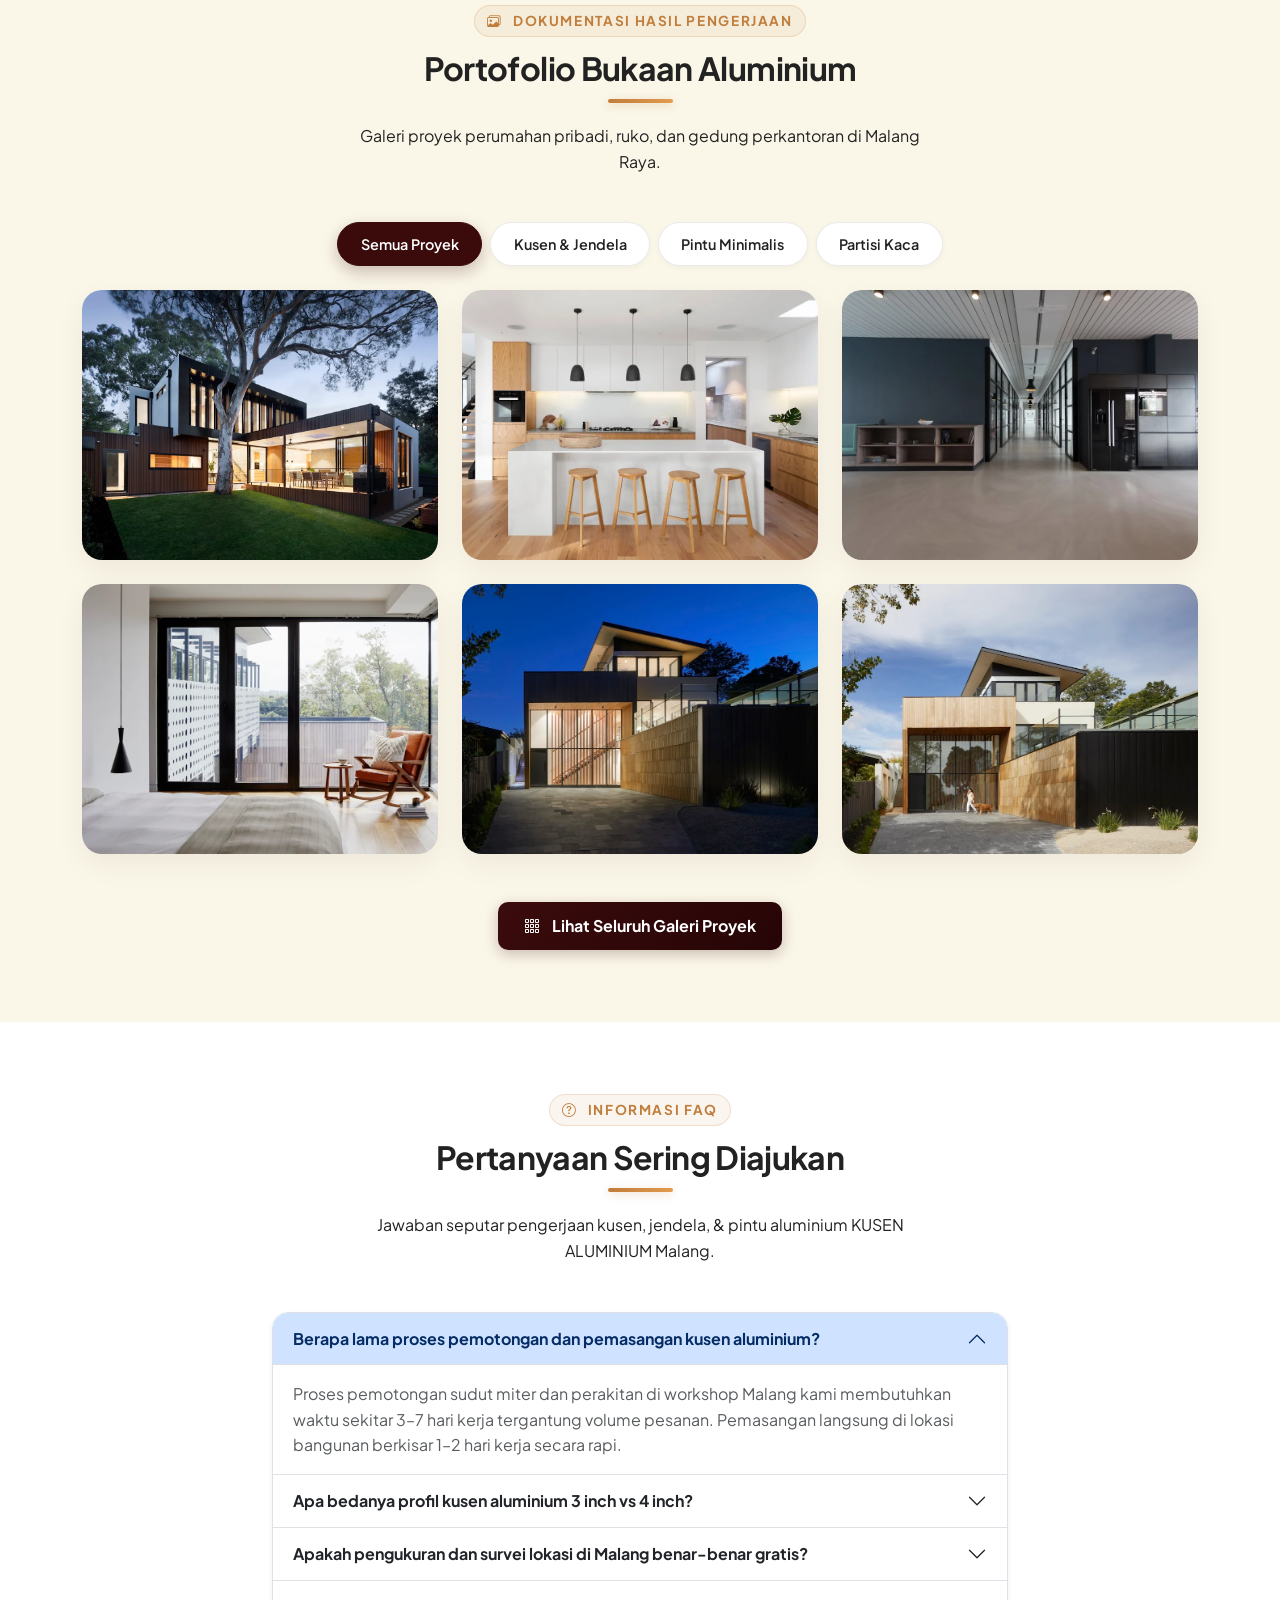
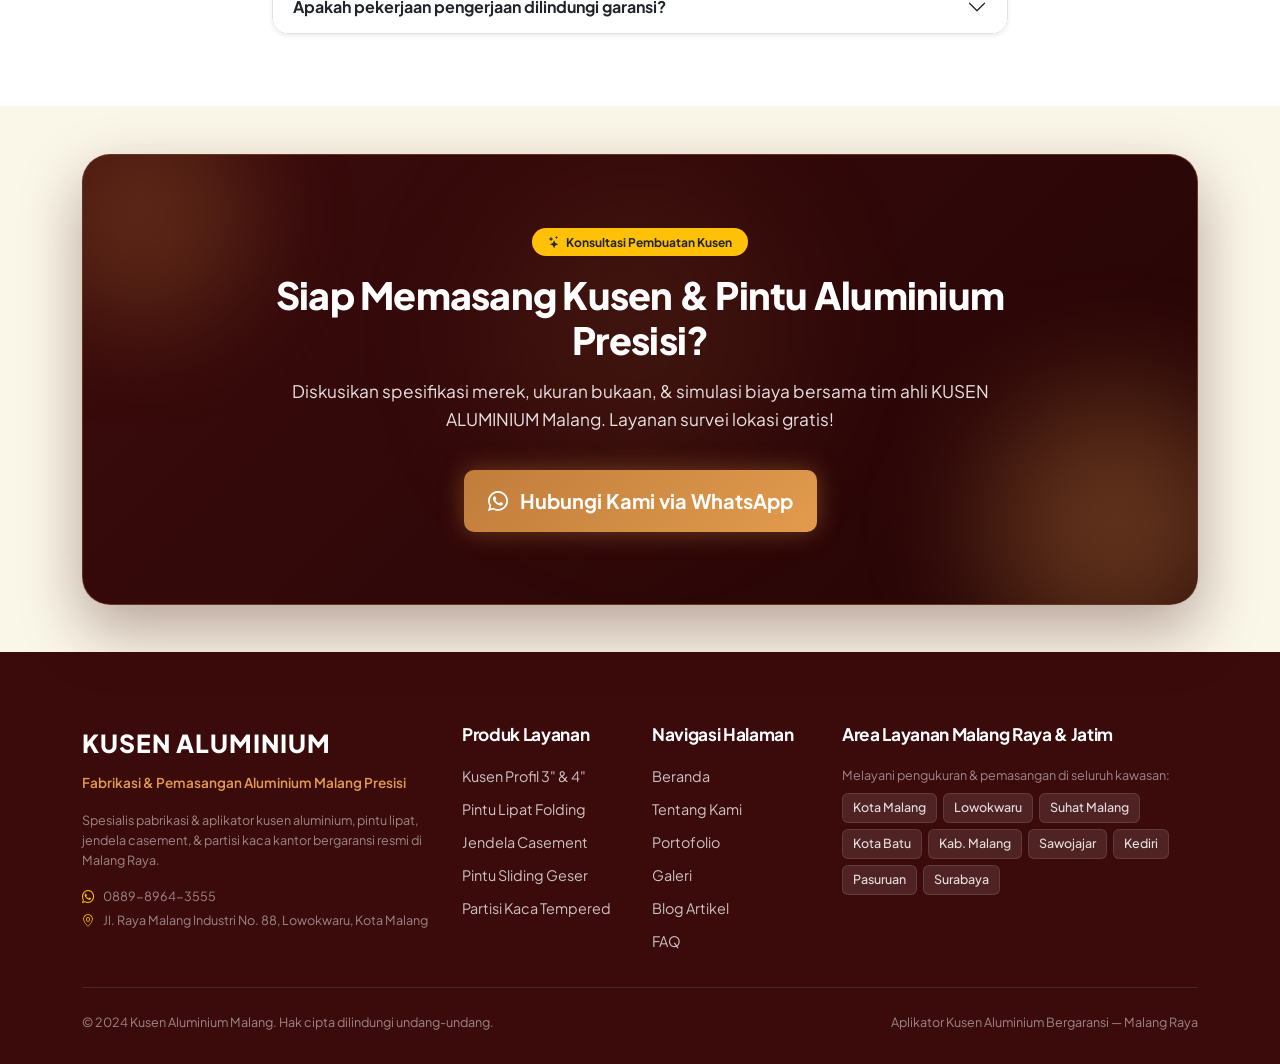
==== commit 70688400: "feat: update author to Muhammad Musyaffa, dates to 27 Aug 2026, social links, testimonial avatar siz" ====
--- a/index.html
+++ b/index.html
@@ -751,7 +751,7 @@
                   membuat kami tenang selama proses pembangunan berlangsung."
                 </p>
                 <div class="testimonial-author-row">
-                  <img src="assets/img/avatar-1.webp" alt="Rizky Hermawan" class="testimonial-author-avatar">
+                  <img src="assets/img/avatar-1.webp" alt="Rizky Hermawan" class="testimonial-author-avatar rounded-circle" style="width: 44px; height: 44px; object-fit: cover; flex-shrink: 0;">
                   <div>
                     <div class="testimonial-author-name">Rizky Hermawan</div>
                     <div class="testimonial-author-role">Manager, PT Maju Bersama</div>
@@ -778,7 +778,7 @@
                   harga kompetitif. Sudah 3 tahun dan kualitasnya tetap terjaga."
                 </p>
                 <div class="testimonial-author-row">
-                  <img src="assets/img/avatar-2.webp" alt="Maya Sari" class="testimonial-author-avatar">
+                  <img src="assets/img/avatar-2.webp" alt="Maya Sari" class="testimonial-author-avatar rounded-circle" style="width: 44px; height: 44px; object-fit: cover; flex-shrink: 0;">
                   <div>
                     <div class="testimonial-author-name">Maya Sari</div>
                     <div class="testimonial-author-role">Pemilik Rumah, Batu</div>
@@ -805,7 +805,7 @@
                   kebutuhan dengan baik, dan hasil akhir melebihi ekspektasi kami."
                 </p>
                 <div class="testimonial-author-row">
-                  <img src="assets/img/avatar-3.webp" alt="Andi Pratama" class="testimonial-author-avatar">
+                  <img src="assets/img/avatar-3.webp" alt="Andi Pratama" class="testimonial-author-avatar rounded-circle" style="width: 44px; height: 44px; object-fit: cover; flex-shrink: 0;">
                   <div>
                     <div class="testimonial-author-name">Andi Pratama</div>
                     <div class="testimonial-author-role">Pengusaha, Malang</div>
@@ -832,9 +832,9 @@
                   benar-benar kedap dari hawa dingin luar."
                 </p>
                 <div class="testimonial-author-row">
-                  <img src="assets/img/avatar-1.webp" alt="Ir. Hendra Gunawan" class="testimonial-author-avatar">
+                  <img src="assets/img/avatar-1.webp" alt="Muhammad Musyaffa" class="testimonial-author-avatar rounded-circle" style="width: 44px; height: 44px; object-fit: cover; flex-shrink: 0;">
                   <div>
-                    <div class="testimonial-author-name">Ir. Hendra Gunawan</div>
+                    <div class="testimonial-author-name">Muhammad Musyaffa</div>
                     <div class="testimonial-author-role">Pemilik Villa, Kota Batu</div>
                   </div>
                 </div>
@@ -859,7 +859,7 @@
                   deras dan bising berkurang drastis."
                 </p>
                 <div class="testimonial-author-row">
-                  <img src="assets/img/avatar-2.webp" alt="dr. Sylvia Anggraeni" class="testimonial-author-avatar">
+                  <img src="assets/img/avatar-2.webp" alt="dr. Sylvia Anggraeni" class="testimonial-author-avatar rounded-circle" style="width: 44px; height: 44px; object-fit: cover; flex-shrink: 0;">
                   <div>
                     <div class="testimonial-author-name">dr. Sylvia Anggraeni</div>
                     <div class="testimonial-author-role">Lowokwaru, Kota Malang</div>
--- a/css/style.css
+++ b/css/style.css
@@ -82,11 +82,25 @@
 }
 
 a {
+  color: var(--color-primary-dark);
   text-decoration: none;
   transition: var(--transition-smooth);
 }
 
-/* STRICT OVERRIDE FOR BOOTSTRAP DEFAULT BLUE (#0d6efd) */
+a:hover {
+  color: var(--color-accent-copper) !important;
+}
+
+a h1, a h2, a h3, a h4, a h5, a h6 {
+  color: var(--color-primary-dark);
+  transition: var(--transition-smooth);
+}
+
+a:hover h1, a:hover h2, a:hover h3, a:hover h4, a:hover h5, a:hover h6 {
+  color: var(--color-accent-copper) !important;
+}
+
+/* STRICT OVERRIDE FOR BOOTSTRAP DEFAULT BLUE (#0d6efd / #007bff) */
 .btn-primary,
 .bg-primary {
   background-color: var(--color-primary-dark) !important;
@@ -94,6 +108,14 @@
 }
 
 .text-primary {
+  color: var(--color-accent-copper) !important;
+}
+
+.link-primary {
+  color: var(--color-primary-dark) !important;
+}
+
+.link-primary:hover {
   color: var(--color-accent-copper) !important;
 }
 
@@ -1958,12 +1980,15 @@
   }
 
   .testimonial-author-avatar {
-    width: 48px;
-    height: 48px;
-    border-radius: 50%;
-    object-fit: cover;
+    width: 44px !important;
+    height: 44px !important;
+    min-width: 44px !important;
+    min-height: 44px !important;
+    border-radius: 50% !important;
+    object-fit: cover !important;
+    flex-shrink: 0;
     border: 2px solid var(--color-accent-copper);
-    box-shadow: 0 4px 12px rgba(192, 125, 59, 0.25);
+    box-shadow: 0 2px 8px rgba(192, 125, 59, 0.2);
   }
 
   .testimonial-author-name {
@@ -2003,4 +2028,973 @@
     border-radius: 10px;
     background: linear-gradient(90deg, var(--color-primary-dark), var(--color-accent-copper)) !important;
     box-shadow: 0 2px 8px rgba(59, 11, 12, 0.3);
-  }+  }
+
+/* ==========================================
+   BLOG DETAIL ARTICLE STYLES
+   ========================================== */
+.blog-detail-container {
+  max-width: 860px;
+  margin: 0 auto;
+}
+
+.article-header-meta {
+  display: flex;
+  flex-wrap: wrap;
+  align-items: center;
+  gap: 12px 20px;
+  font-size: 0.88rem;
+  color: var(--color-text-muted);
+  margin-bottom: 1.5rem;
+}
+
+.article-badge-cat {
+  background: linear-gradient(135deg, var(--color-primary-dark), #5c1417);
+  color: #ffffff;
+  padding: 4px 14px;
+  border-radius: 20px;
+  font-size: 0.8rem;
+  font-weight: 700;
+}
+
+.article-featured-img-wrap {
+  position: relative;
+  border-radius: 16px;
+  overflow: hidden;
+  box-shadow: var(--shadow-lg);
+  margin-bottom: 2rem;
+}
+
+.article-featured-img-wrap img {
+  width: 100%;
+  max-height: 480px;
+  object-fit: cover;
+  display: block;
+}
+
+.article-img-caption {
+  font-size: 0.82rem;
+  color: var(--color-text-muted);
+  text-align: center;
+  margin-top: 8px;
+  font-style: italic;
+}
+
+.blog-detail-content {
+  font-size: 1.05rem;
+  line-height: 1.85;
+  color: var(--color-text-dark);
+}
+
+.blog-detail-content h2 {
+  font-size: 1.65rem;
+  font-weight: 800;
+  color: var(--color-primary-dark);
+  margin-top: 2.25rem;
+  margin-bottom: 1rem;
+  line-height: 1.3;
+}
+
+.blog-detail-content h3 {
+  font-size: 1.35rem;
+  font-weight: 700;
+  color: var(--color-accent-copper);
+  margin-top: 1.75rem;
+  margin-bottom: 0.85rem;
+}
+
+.blog-detail-content p {
+  margin-bottom: 1.35rem;
+}
+
+.blog-detail-content ul, .blog-detail-content ol {
+  margin-bottom: 1.5rem;
+  padding-left: 1.35rem;
+}
+
+.blog-detail-content li {
+  margin-bottom: 0.5rem;
+}
+
+/* Inline "Baca Juga" Card Callout */
+.baca-juga-card {
+  background: #fdf8f4;
+  border-left: 4px solid var(--color-accent-gold);
+  border-radius: 0 12px 12px 0;
+  padding: 1.2rem 1.5rem;
+  margin: 2rem 0;
+  box-shadow: var(--shadow-sm);
+  transition: all 0.3s ease;
+}
+
+.baca-juga-card:hover {
+  transform: translateX(4px);
+  box-shadow: var(--shadow-md);
+  background: #fbf2e9;
+}
+
+.baca-juga-label {
+  font-size: 0.78rem;
+  font-weight: 800;
+  text-transform: uppercase;
+  letter-spacing: 1px;
+  color: var(--color-primary-dark);
+  margin-bottom: 4px;
+  display: flex;
+  align-items: center;
+  gap: 6px;
+}
+
+.baca-juga-link {
+  font-size: 1rem;
+  font-weight: 700;
+  color: var(--color-primary-dark);
+  text-decoration: none;
+  line-height: 1.4;
+  display: flex;
+  align-items: center;
+  justify-content: space-between;
+  gap: 12px;
+}
+
+.baca-juga-link:hover {
+  color: var(--color-accent-copper);
+}
+
+/* Inline Package Recommendation Box (Dual Action Routes) */
+.paket-rekomendasi-box {
+  background: linear-gradient(135deg, #ffffff, #faf5f0);
+  border: 2px solid var(--color-accent-gold);
+  border-radius: 16px;
+  padding: 2rem;
+  margin: 2.5rem 0;
+  box-shadow: 0 10px 30px rgba(59, 11, 12, 0.08);
+  position: relative;
+  overflow: hidden;
+}
+
+.paket-rekomendasi-box::before {
+  content: '';
+  position: absolute;
+  top: 0;
+  left: 0;
+  width: 100%;
+  height: 5px;
+  background: linear-gradient(90deg, var(--color-primary-dark), var(--color-accent-gold), var(--color-accent-copper));
+}
+
+.paket-rec-badge {
+  display: inline-block;
+  background: rgba(226, 155, 78, 0.15);
+  color: var(--color-primary-dark);
+  border: 1px solid rgba(226, 155, 78, 0.4);
+  padding: 4px 14px;
+  border-radius: 20px;
+  font-size: 0.8rem;
+  font-weight: 800;
+  margin-bottom: 12px;
+}
+
+.paket-rec-title {
+  font-size: 1.35rem;
+  font-weight: 800;
+  color: var(--color-primary-dark);
+  margin-bottom: 8px;
+}
+
+.paket-rec-desc {
+  font-size: 0.95rem;
+  color: var(--color-text-muted);
+  margin-bottom: 1.25rem;
+}
+
+.paket-rec-actions {
+  display: flex;
+  flex-wrap: wrap;
+  gap: 12px;
+}
+
+.btn-package-route {
+  background: linear-gradient(135deg, var(--color-primary-dark), #5c1417);
+  color: #ffffff !important;
+  font-weight: 700;
+  padding: 10px 22px;
+  border-radius: 8px;
+  text-decoration: none;
+  display: inline-flex;
+  align-items: center;
+  gap: 8px;
+  box-shadow: 0 4px 12px rgba(59, 11, 12, 0.2);
+  transition: all 0.3s ease;
+}
+
+.btn-package-route:hover {
+  transform: translateY(-2px);
+  box-shadow: 0 6px 16px rgba(59, 11, 12, 0.3);
+  background: var(--color-primary-dark);
+}
+
+.btn-portfolio-route {
+  background: transparent;
+  color: var(--color-primary-dark) !important;
+  border: 2px solid var(--color-primary-dark);
+  font-weight: 700;
+  padding: 8px 20px;
+  border-radius: 8px;
+  text-decoration: none;
+  display: inline-flex;
+  align-items: center;
+  gap: 8px;
+  transition: all 0.3s ease;
+}
+
+.btn-portfolio-route:hover {
+  background: var(--color-primary-dark);
+  color: #ffffff !important;
+  transform: translateY(-2px);
+}
+
+/* ==========================================
+   MAROON ARSITEK ADAPTATION STYLES (POLISHED)
+   ========================================== */
+/* ==========================================
+   ARTICLE PAGE STYLES (MATCHING MAROON ARSITEK)
+   ========================================== */
+
+/* Main Article Page Top Clearance */
+.blog-detail-section {
+  padding-top: 130px !important;
+  padding-bottom: 70px;
+  background-color: var(--color-bg-light);
+}
+
+/* Article Card Container Wrapper */
+.article-card-wrapper {
+  background: #ffffff;
+  border: 1px solid rgba(192, 125, 59, 0.2);
+  border-radius: 20px;
+  padding: 2.75rem 2.5rem;
+  box-shadow: 0 12px 35px rgba(59, 11, 12, 0.06);
+  position: relative;
+}
+
+@media (max-width: 991.98px) {
+  .article-card-wrapper {
+    padding: 1.5rem 1.25rem;
+  }
+  .blog-detail-section {
+    padding-top: 130px !important;
+    padding-bottom: 50px;
+  }
+}
+
+/* Article Category Badge */
+.article-category-badge {
+  display: inline-flex;
+  align-items: center;
+  gap: 8px;
+  font-size: 0.82rem;
+  font-weight: 800;
+  text-transform: uppercase;
+  letter-spacing: 0.08em;
+  color: var(--color-primary-dark);
+  background: rgba(192, 125, 59, 0.12);
+  border: 1px solid rgba(192, 125, 59, 0.3);
+  padding: 6px 16px;
+  border-radius: 20px;
+  margin-bottom: 1.25rem;
+  box-shadow: 0 2px 8px rgba(192, 125, 59, 0.1);
+}
+
+/* Article Title H1 inside main content */
+.article-main-title {
+  font-size: clamp(1.85rem, 3.8vw, 2.4rem);
+  font-weight: 800;
+  color: var(--color-primary-dark) !important;
+  line-height: 1.28;
+  margin-bottom: 1.25rem;
+  letter-spacing: -0.02em;
+}
+
+/* Top Meta Bar (Author + Date + Time) */
+.article-top-meta {
+  display: flex;
+  flex-wrap: wrap;
+  align-items: center;
+  gap: 16px 24px;
+  font-size: 0.9rem;
+  color: var(--color-text-muted);
+  margin-bottom: 2rem;
+  padding-bottom: 1.5rem;
+  border-bottom: 1px solid rgba(192, 125, 59, 0.18);
+}
+
+.meta-author {
+  display: inline-flex;
+  align-items: center;
+  gap: 10px;
+  font-weight: 700;
+  color: var(--color-primary-dark);
+}
+
+.meta-author img {
+  width: 44px;
+  height: 44px;
+  border-radius: 50%;
+  object-fit: cover;
+  border: 2px solid var(--color-accent-gold);
+  box-shadow: 0 4px 10px rgba(0, 0, 0, 0.1);
+}
+
+/* Featured Image Wrap */
+.featured-image-wrap {
+  position: relative;
+  border-radius: 18px;
+  overflow: hidden;
+  box-shadow: 0 12px 32px rgba(59, 11, 12, 0.1);
+  border: 1px solid rgba(192, 125, 59, 0.2);
+  margin-bottom: 2.5rem;
+}
+
+.featured-image-wrap img {
+  width: 100%;
+  max-height: 480px;
+  object-fit: cover;
+  display: block;
+}
+
+.featured-caption {
+  background: #f8f3eb;
+  font-size: 0.85rem;
+  color: var(--color-text-muted);
+  text-align: center;
+  padding: 12px 20px;
+  font-style: italic;
+  border-top: 1px solid rgba(192, 125, 59, 0.15);
+}
+
+/* Summary Box (Ringkasan Inti) */
+.summary-box {
+  background: #fffcf7;
+  border: 1px solid rgba(192, 125, 59, 0.25);
+  border-left: 5px solid var(--color-primary-dark);
+  border-radius: 16px;
+  padding: 1.85rem;
+  margin: 2.25rem 0;
+  box-shadow: 0 8px 24px rgba(59, 11, 12, 0.04);
+}
+
+.summary-box h3 {
+  font-size: 1.25rem;
+  font-weight: 800;
+  color: var(--color-primary-dark);
+  margin-bottom: 0.95rem;
+  display: flex;
+  align-items: center;
+  gap: 10px;
+}
+
+.summary-box p {
+  font-size: 1rem;
+  line-height: 1.75;
+  color: var(--color-text-dark);
+  margin-bottom: 1.15rem;
+}
+
+.summary-box ul {
+  margin-bottom: 0;
+  padding-left: 1.25rem;
+}
+
+.summary-box li {
+  font-size: 0.96rem;
+  line-height: 1.7;
+  color: var(--color-text-dark);
+  margin-bottom: 10px;
+}
+
+/* TOC Box */
+.toc-box {
+  background: #ffffff;
+  border: 1px solid rgba(192, 125, 59, 0.22);
+  border-radius: 16px;
+  padding: 1.25rem 1.5rem;
+  margin: 2.25rem 0;
+  box-shadow: 0 4px 16px rgba(0, 0, 0, 0.03);
+}
+
+.toc-toggle {
+  background: none;
+  border: none;
+  font-size: 1.08rem;
+  font-weight: 800;
+  color: var(--color-primary-dark);
+  width: 100%;
+  text-align: left;
+  display: flex;
+  align-items: center;
+  justify-content: space-between;
+  cursor: pointer;
+  padding: 0;
+}
+
+.toc-toggle i {
+  transition: transform 0.3s ease;
+  color: var(--color-accent-copper);
+}
+
+.toc-toggle.active i {
+  transform: rotate(90deg);
+}
+
+.toc-content {
+  display: none;
+  margin-top: 1.15rem;
+  padding-top: 1rem;
+  border-top: 1px dashed rgba(192, 125, 59, 0.25);
+}
+
+.toc-content.show {
+  display: block;
+}
+
+.toc-content ul {
+  list-style: none;
+  padding-left: 0;
+  margin-bottom: 0;
+}
+
+.toc-content li {
+  margin-bottom: 12px;
+  font-size: 0.96rem;
+}
+
+.toc-content a {
+  color: var(--color-primary-dark) !important;
+  text-decoration: none;
+  font-weight: 700;
+  transition: color 0.2s ease;
+  display: flex;
+  align-items: center;
+  gap: 8px;
+}
+
+.toc-content a::before {
+  content: '•';
+  color: var(--color-accent-copper);
+  font-size: 1.25rem;
+}
+
+.toc-content a:hover {
+  color: var(--color-accent-copper) !important;
+}
+
+/* Blog Body Typography */
+.blog-detail-content {
+  font-size: 1.08rem;
+  line-height: 1.88;
+  color: #222222;
+}
+
+.blog-detail-content h2 {
+  font-size: 1.6rem;
+  font-weight: 800;
+  color: var(--color-primary-dark) !important;
+  margin-top: 2.75rem;
+  margin-bottom: 1.25rem;
+  line-height: 1.3;
+  padding-bottom: 10px;
+  border-bottom: 2px solid rgba(192, 125, 59, 0.25);
+}
+
+.blog-detail-content h3 {
+  font-size: 1.3rem;
+  font-weight: 700;
+  color: var(--color-accent-copper) !important;
+  margin-top: 2rem;
+  margin-bottom: 1rem;
+}
+
+.blog-detail-content p {
+  margin-bottom: 1.5rem;
+}
+
+.blog-detail-content a {
+  color: var(--color-accent-copper) !important;
+  font-weight: 700;
+  text-decoration: underline;
+  text-underline-offset: 4px;
+  transition: color 0.2s ease;
+}
+
+.blog-detail-content a:hover {
+  color: var(--color-primary-dark) !important;
+  text-decoration: none;
+}
+
+.blog-detail-content ul, .blog-detail-content ol {
+  margin-bottom: 1.75rem;
+  padding-left: 1.5rem;
+}
+
+.blog-detail-content li {
+  margin-bottom: 0.75rem;
+}
+
+/* Body Figures */
+.body-figure {
+  margin: 2.5rem 0;
+  border-radius: 16px;
+  overflow: hidden;
+  box-shadow: 0 12px 30px rgba(59, 11, 12, 0.09);
+  border: 1px solid rgba(192, 125, 59, 0.2);
+}
+
+.body-figure img {
+  width: 100%;
+  height: auto;
+  display: block;
+}
+
+.body-figure figcaption {
+  background: #f8f3eb;
+  font-size: 0.85rem;
+  color: var(--color-text-muted);
+  text-align: center;
+  padding: 12px 20px;
+  font-style: italic;
+}
+
+/* Inline "Baca Juga" Box */
+.baca-juga-box {
+  background: #fff8f0;
+  border-left: 4px solid var(--color-accent-gold);
+  border-radius: 0 14px 14px 0;
+  padding: 1.35rem 1.75rem;
+  margin: 2.5rem 0;
+  box-shadow: 0 6px 20px rgba(0, 0, 0, 0.04);
+  transition: all 0.3s ease;
+  display: flex;
+  align-items: center;
+  gap: 14px;
+}
+
+.baca-juga-box:hover {
+  transform: translateX(6px);
+  box-shadow: 0 10px 28px rgba(59, 11, 12, 0.1);
+  background: #fef3e5;
+}
+
+.baca-juga-box i {
+  color: var(--color-accent-gold);
+  font-size: 1.3rem;
+}
+
+.baca-juga-box .label {
+  font-size: 0.85rem;
+  font-weight: 800;
+  text-transform: uppercase;
+  letter-spacing: 0.5px;
+  color: var(--color-primary-dark);
+  flex-shrink: 0;
+}
+
+.baca-juga-box a {
+  font-size: 1.02rem;
+  font-weight: 700;
+  color: var(--color-primary-dark) !important;
+  text-decoration: none;
+  line-height: 1.45;
+  transition: color 0.2s ease;
+}
+
+.baca-juga-box a:hover {
+  color: var(--color-accent-copper) !important;
+}
+
+/* Inline Promo Banner */
+.paket-rekomendasi-box {
+  background: linear-gradient(135deg, #ffffff, #fdf8f2);
+  border: 2px solid var(--color-accent-gold);
+  border-radius: 20px;
+  padding: 2.5rem;
+  margin: 3rem 0;
+  box-shadow: 0 14px 40px rgba(59, 11, 12, 0.08);
+  position: relative;
+  overflow: hidden;
+}
+
+.paket-rekomendasi-box::before {
+  content: '';
+  position: absolute;
+  top: 0;
+  left: 0;
+  width: 100%;
+  height: 6px;
+  background: linear-gradient(90deg, var(--color-primary-dark), var(--color-accent-gold), var(--color-accent-copper));
+}
+
+.paket-rec-badge {
+  display: inline-block;
+  background: rgba(226, 155, 78, 0.18);
+  color: var(--color-primary-dark);
+  border: 1px solid rgba(226, 155, 78, 0.45);
+  padding: 6px 18px;
+  border-radius: 20px;
+  font-size: 0.84rem;
+  font-weight: 800;
+  margin-bottom: 16px;
+}
+
+.paket-rec-title {
+  font-size: 1.45rem;
+  font-weight: 800;
+  color: var(--color-primary-dark);
+  margin-bottom: 12px;
+  line-height: 1.3;
+}
+
+.paket-rec-desc {
+  font-size: 1rem;
+  line-height: 1.75;
+  color: var(--color-text-muted);
+  margin-bottom: 1.5rem;
+}
+
+.paket-rec-actions {
+  display: flex;
+  flex-wrap: wrap;
+  gap: 14px;
+}
+
+@media (max-width: 575.98px) {
+  .paket-rec-actions .btn-package-route,
+  .paket-rec-actions .btn-portfolio-route {
+    width: 100%;
+    justify-content: center;
+    text-align: center;
+  }
+  .baca-juga-box {
+    flex-direction: column;
+    align-items: flex-start;
+    padding: 1.15rem 1.25rem;
+  }
+}
+
+.btn-package-route {
+  background: linear-gradient(135deg, var(--color-primary-dark), #5c1417);
+  color: #ffffff !important;
+  font-weight: 700;
+  padding: 12px 24px;
+  border-radius: 10px;
+  text-decoration: none;
+  display: inline-flex;
+  align-items: center;
+  gap: 10px;
+  box-shadow: 0 6px 18px rgba(59, 11, 12, 0.22);
+  transition: all 0.3s ease;
+}
+
+.btn-package-route:hover {
+  transform: translateY(-3px);
+  box-shadow: 0 8px 24px rgba(59, 11, 12, 0.35);
+  background: var(--color-primary-dark);
+}
+
+.btn-portfolio-route {
+  background: transparent;
+  color: var(--color-primary-dark) !important;
+  border: 2px solid var(--color-primary-dark);
+  font-weight: 700;
+  padding: 10px 22px;
+  border-radius: 10px;
+  text-decoration: none;
+  display: inline-flex;
+  align-items: center;
+  gap: 10px;
+  transition: all 0.3s ease;
+}
+
+.btn-portfolio-route:hover {
+  background: var(--color-primary-dark);
+  color: #ffffff !important;
+  transform: translateY(-3px);
+}
+
+/* Article Quote */
+.article-quote {
+  background: #fff8f0;
+  border-left: 5px solid var(--color-primary-dark);
+  padding: 1.65rem 1.85rem;
+  margin: 2.5rem 0;
+  border-radius: 0 16px 16px 0;
+  font-style: italic;
+  font-size: 1.1rem;
+  line-height: 1.8;
+  color: var(--color-primary-dark);
+  box-shadow: 0 6px 20px rgba(0, 0, 0, 0.03);
+}
+
+.article-quote p {
+  margin-bottom: 0.5rem;
+}
+
+/* FAQ Mini */
+.article-faq {
+  background: #faf5f0;
+  border: 1px solid rgba(192, 125, 59, 0.22);
+  border-radius: 20px;
+  padding: 2.25rem;
+  margin: 3rem 0;
+}
+
+.article-faq h3 {
+  font-size: 1.45rem;
+  font-weight: 800;
+  color: var(--color-primary-dark);
+  margin-bottom: 1.5rem;
+}
+
+.faq-mini-item {
+  background: #ffffff;
+  border: 1px solid rgba(192, 125, 59, 0.2);
+  border-radius: 14px;
+  margin-bottom: 1rem;
+  overflow: hidden;
+  transition: box-shadow 0.25s ease;
+}
+
+.faq-mini-item:hover {
+  box-shadow: 0 6px 16px rgba(0, 0, 0, 0.05);
+}
+
+.faq-mini-question {
+  width: 100%;
+  background: none;
+  border: none;
+  padding: 1.25rem 1.5rem;
+  text-align: left;
+  font-size: 1.02rem;
+  font-weight: 700;
+  color: var(--color-primary-dark);
+  display: flex;
+  align-items: center;
+  justify-content: space-between;
+  cursor: pointer;
+}
+
+.faq-mini-question i {
+  transition: transform 0.3s ease;
+  color: var(--color-accent-copper);
+}
+
+.faq-mini-item.active .faq-mini-question i {
+  transform: rotate(45deg);
+}
+
+.faq-mini-answer {
+  display: none;
+  padding: 0 1.5rem 1.25rem 1.5rem;
+  font-size: 0.98rem;
+  color: var(--color-text-dark);
+  line-height: 1.7;
+  border-top: 1px dashed rgba(192, 125, 59, 0.2);
+}
+
+.faq-mini-item.active .faq-mini-answer {
+  display: block;
+}
+
+/* Share & Tags */
+.share-article-box {
+  margin: 3rem 0 1.75rem 0;
+  padding-top: 2rem;
+  border-top: 1px solid rgba(192, 125, 59, 0.2);
+}
+
+.share-article-box h4 {
+  font-size: 1.1rem;
+  font-weight: 800;
+  color: var(--color-primary-dark);
+  margin-bottom: 1.15rem;
+}
+
+.share-buttons-row {
+  display: flex;
+  flex-wrap: wrap;
+  gap: 12px;
+}
+
+.share-btn {
+  display: inline-flex;
+  align-items: center;
+  gap: 8px;
+  padding: 9px 20px;
+  border-radius: 25px;
+  font-size: 0.88rem;
+  font-weight: 700;
+  color: #ffffff !important;
+  text-decoration: none;
+  transition: transform 0.25s ease, box-shadow 0.25s ease;
+}
+
+.share-btn:hover {
+  transform: translateY(-2px);
+  box-shadow: 0 6px 16px rgba(0, 0, 0, 0.15);
+}
+
+.share-btn.whatsapp { background: #25d366; }
+.share-btn.facebook { background: #1877f2; }
+.share-btn.twitter { background: #000000; }
+.share-btn.linkedin { background: #0a66c2; }
+
+.article-tags-footer {
+  display: flex;
+  flex-wrap: wrap;
+  gap: 10px;
+  margin-top: 1.75rem;
+}
+
+.tag-pill {
+  background: #f0e8df;
+  color: var(--color-primary-dark) !important;
+  padding: 7px 18px;
+  border-radius: 20px;
+  font-size: 0.84rem;
+  font-weight: 700;
+  text-decoration: none;
+  transition: all 0.25s ease;
+}
+
+.tag-pill:hover {
+  background: var(--color-primary-dark);
+  color: #ffffff !important;
+  transform: translateY(-2px);
+}
+
+/* Sidebar Styling & Sticky Fix */
+.article-sidebar-sticky {
+  position: sticky;
+  top: 105px !important;
+}
+
+.sidebar-author-card {
+  background: #ffffff;
+  border: 1px solid rgba(192, 125, 59, 0.2);
+  border-radius: 20px;
+  padding: 2rem 1.75rem;
+  text-align: center;
+  margin-bottom: 2rem;
+  box-shadow: 0 10px 30px rgba(59, 11, 12, 0.05);
+}
+
+.sidebar-author-card img {
+  width: 96px;
+  height: 96px;
+  border-radius: 50%;
+  object-fit: cover;
+  margin-bottom: 1rem;
+  border: 3px solid var(--color-accent-gold);
+  box-shadow: 0 4px 14px rgba(0, 0, 0, 0.1);
+}
+
+.sidebar-author-card h4 {
+  font-size: 1.25rem;
+  font-weight: 800;
+  color: var(--color-primary-dark);
+  margin-bottom: 0.65rem;
+}
+
+.sidebar-social {
+  display: flex;
+  justify-content: center;
+  gap: 14px;
+  margin-bottom: 1rem;
+}
+
+.sidebar-social a {
+  color: var(--color-primary-dark) !important;
+  font-size: 1.2rem;
+  transition: color 0.2s ease, transform 0.2s ease;
+}
+
+.sidebar-social a:hover {
+  color: var(--color-accent-copper) !important;
+  transform: translateY(-2px);
+}
+
+.sidebar-author-card .desc {
+  font-size: 0.9rem;
+  color: var(--color-text-muted);
+  line-height: 1.65;
+  margin-bottom: 0;
+}
+
+.sidebar-related {
+  background: #ffffff;
+  border: 1px solid rgba(192, 125, 59, 0.2);
+  border-radius: 20px;
+  padding: 2rem 1.75rem;
+  box-shadow: 0 10px 30px rgba(59, 11, 12, 0.05);
+}
+
+.sidebar-related h4 {
+  font-size: 1.15rem;
+  font-weight: 800;
+  color: var(--color-primary-dark);
+  margin-bottom: 1.35rem;
+  padding-bottom: 0.75rem;
+  border-bottom: 2px solid var(--color-accent-gold);
+}
+
+.sidebar-related .related-item {
+  display: flex;
+  gap: 14px;
+  align-items: center;
+  text-decoration: none;
+  margin-bottom: 1.25rem;
+  padding-bottom: 1.25rem;
+  border-bottom: 1px solid rgba(192, 125, 59, 0.15);
+  transition: transform 0.25s ease;
+}
+
+.sidebar-related .related-item:last-child {
+  margin-bottom: 0;
+  padding-bottom: 0;
+  border-bottom: none;
+}
+
+.sidebar-related .related-item:hover {
+  transform: translateX(5px);
+}
+
+.sidebar-related .related-item img {
+  width: 80px;
+  height: 70px;
+  border-radius: 12px;
+  object-fit: cover;
+  flex-shrink: 0;
+  transition: transform 0.3s ease;
+}
+
+.sidebar-related .related-item:hover img {
+  transform: scale(1.05);
+}
+
+.sidebar-related .related-item h5 {
+  font-size: 0.92rem;
+  font-weight: 700;
+  color: var(--color-primary-dark) !important;
+  margin-bottom: 5px;
+  line-height: 1.4;
+  transition: color 0.2s ease;
+}
+
+.sidebar-related .related-item:hover h5 {
+  color: var(--color-accent-copper) !important;
+}
+
+.sidebar-related .related-item span {
+  font-size: 0.8rem;
+  color: var(--color-text-muted);
+}
